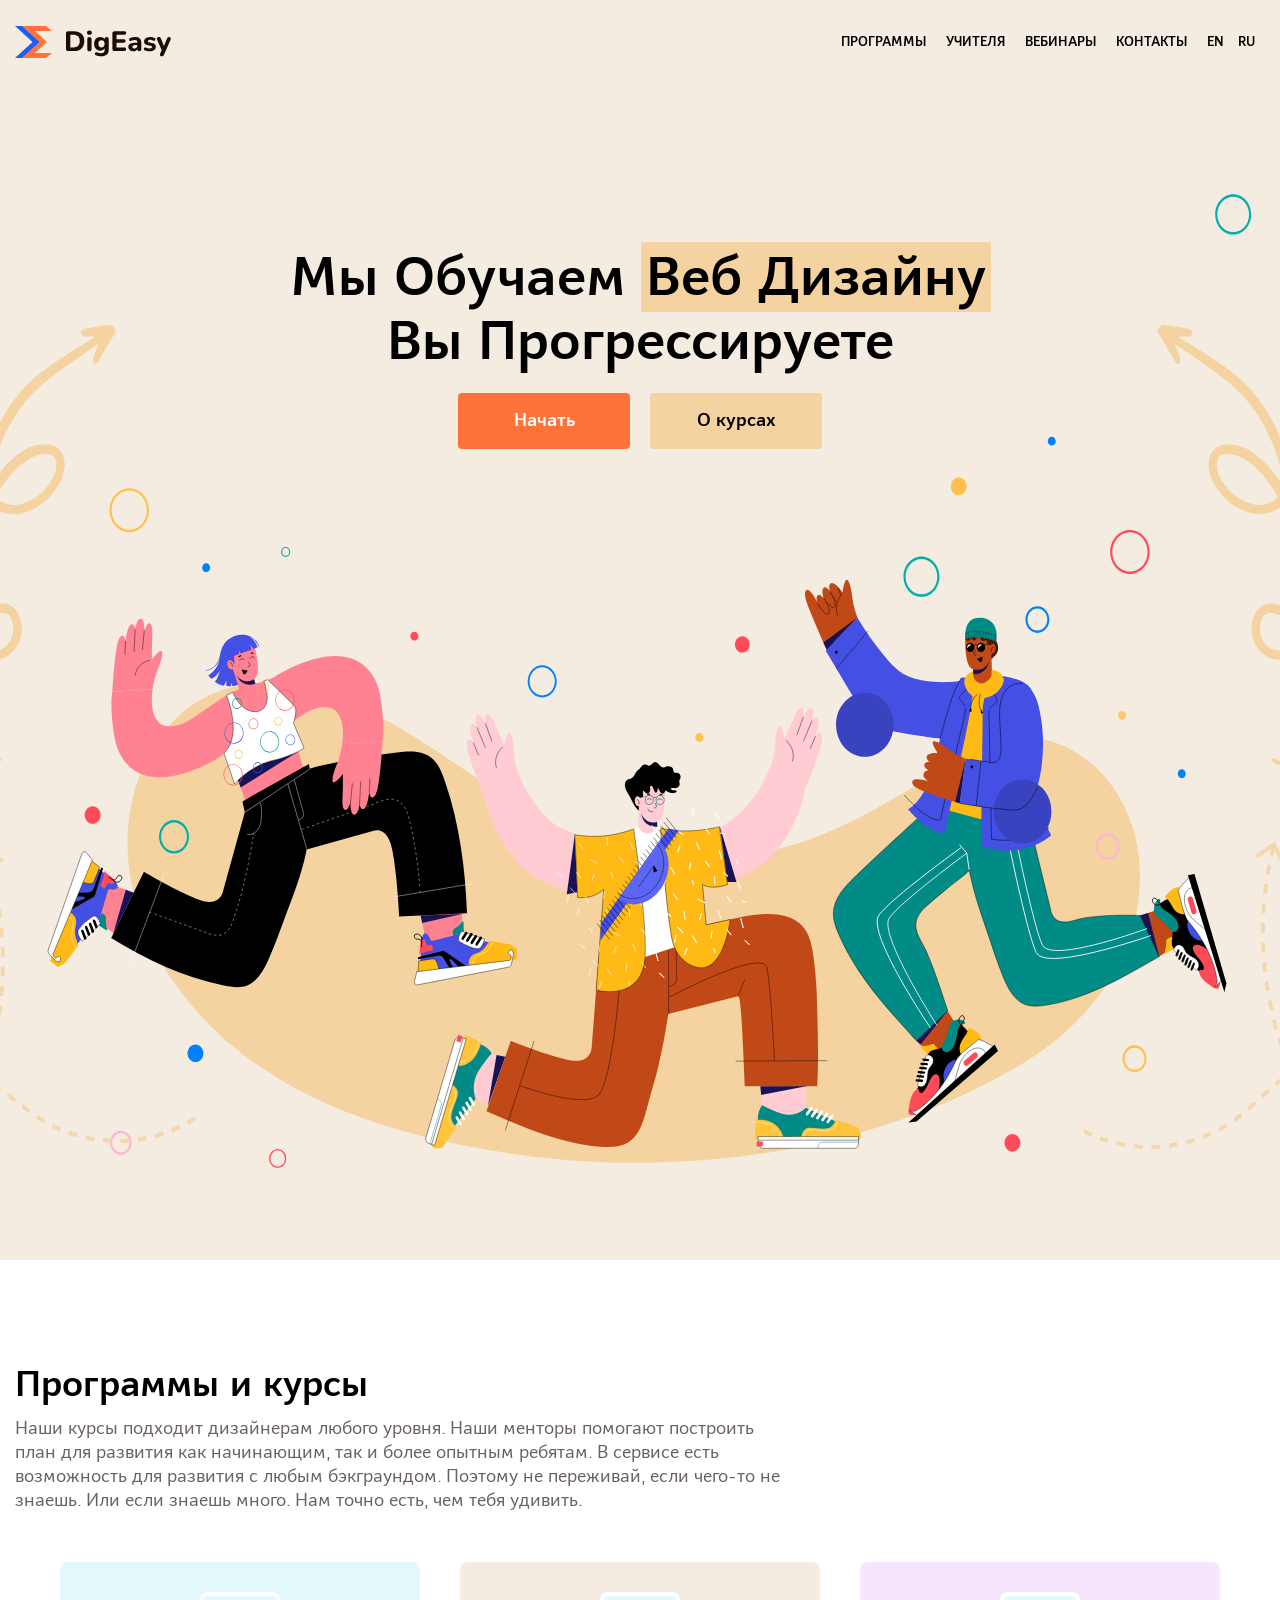
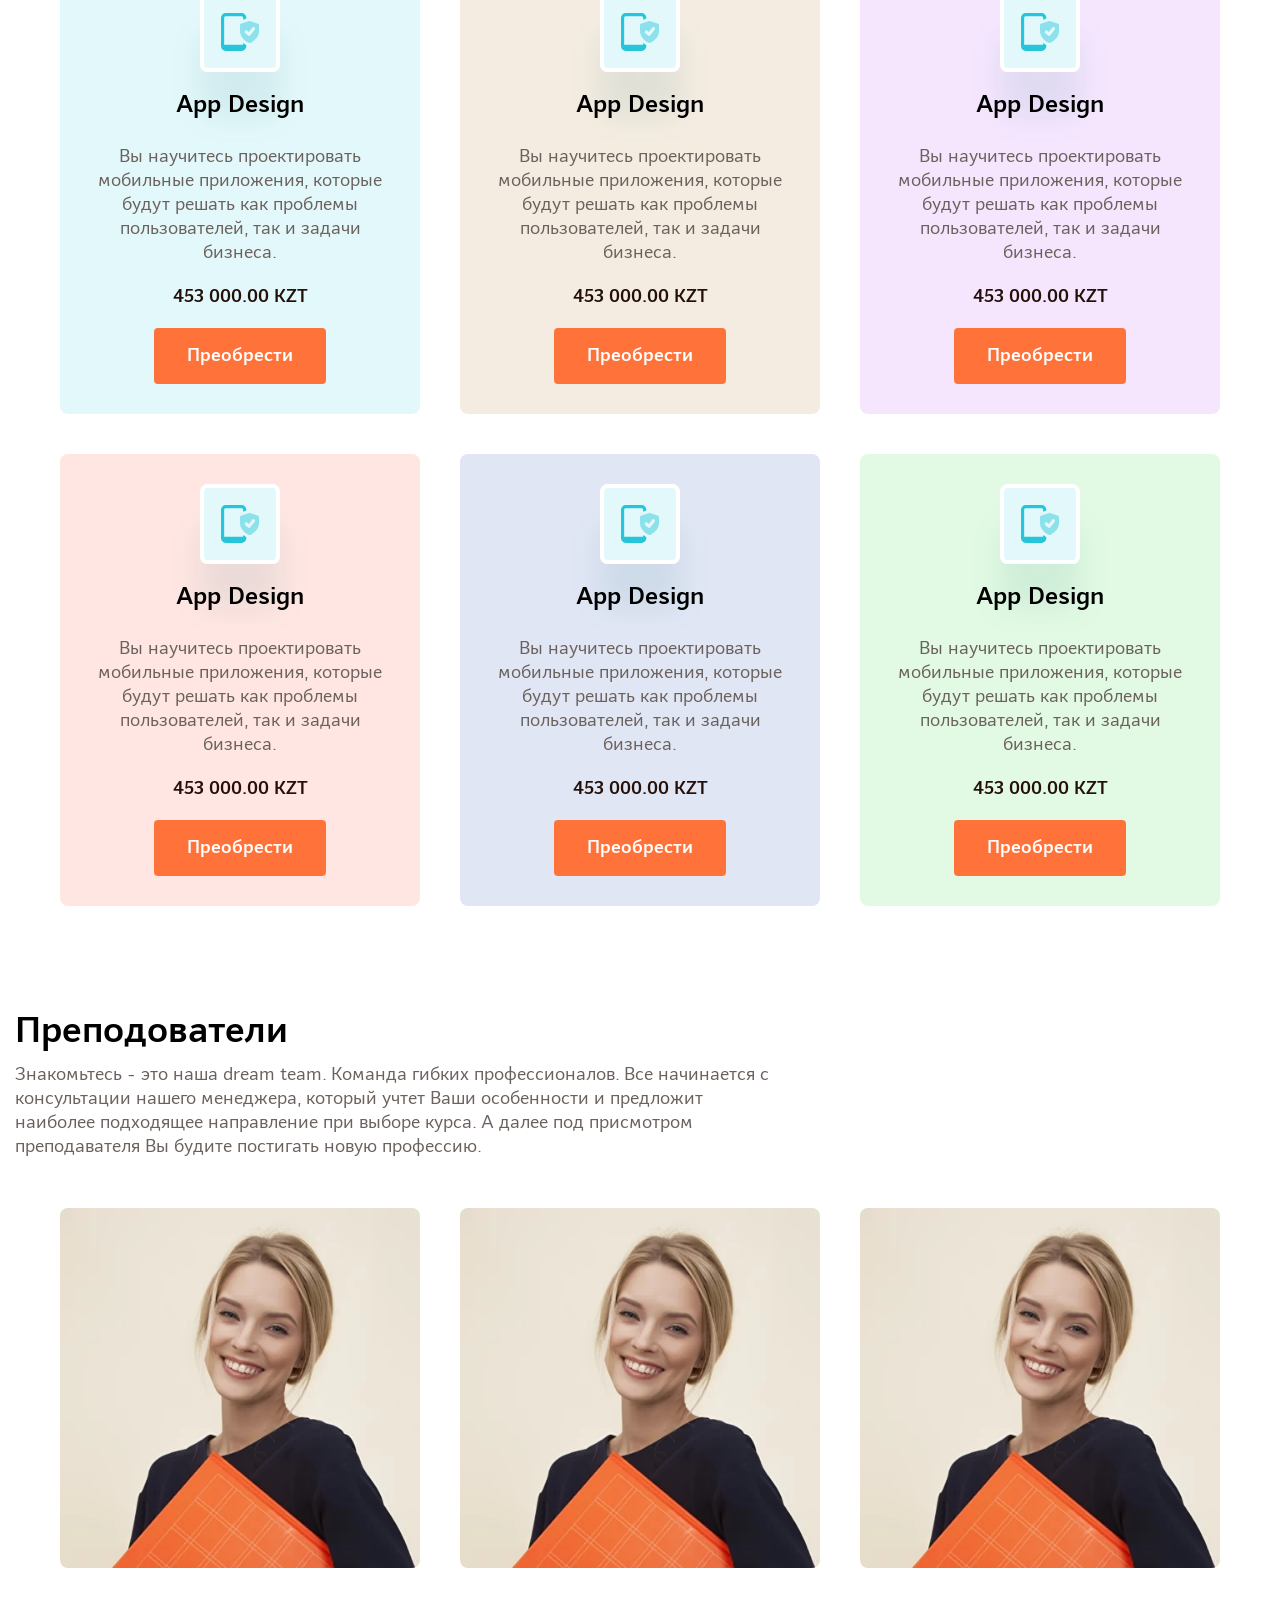
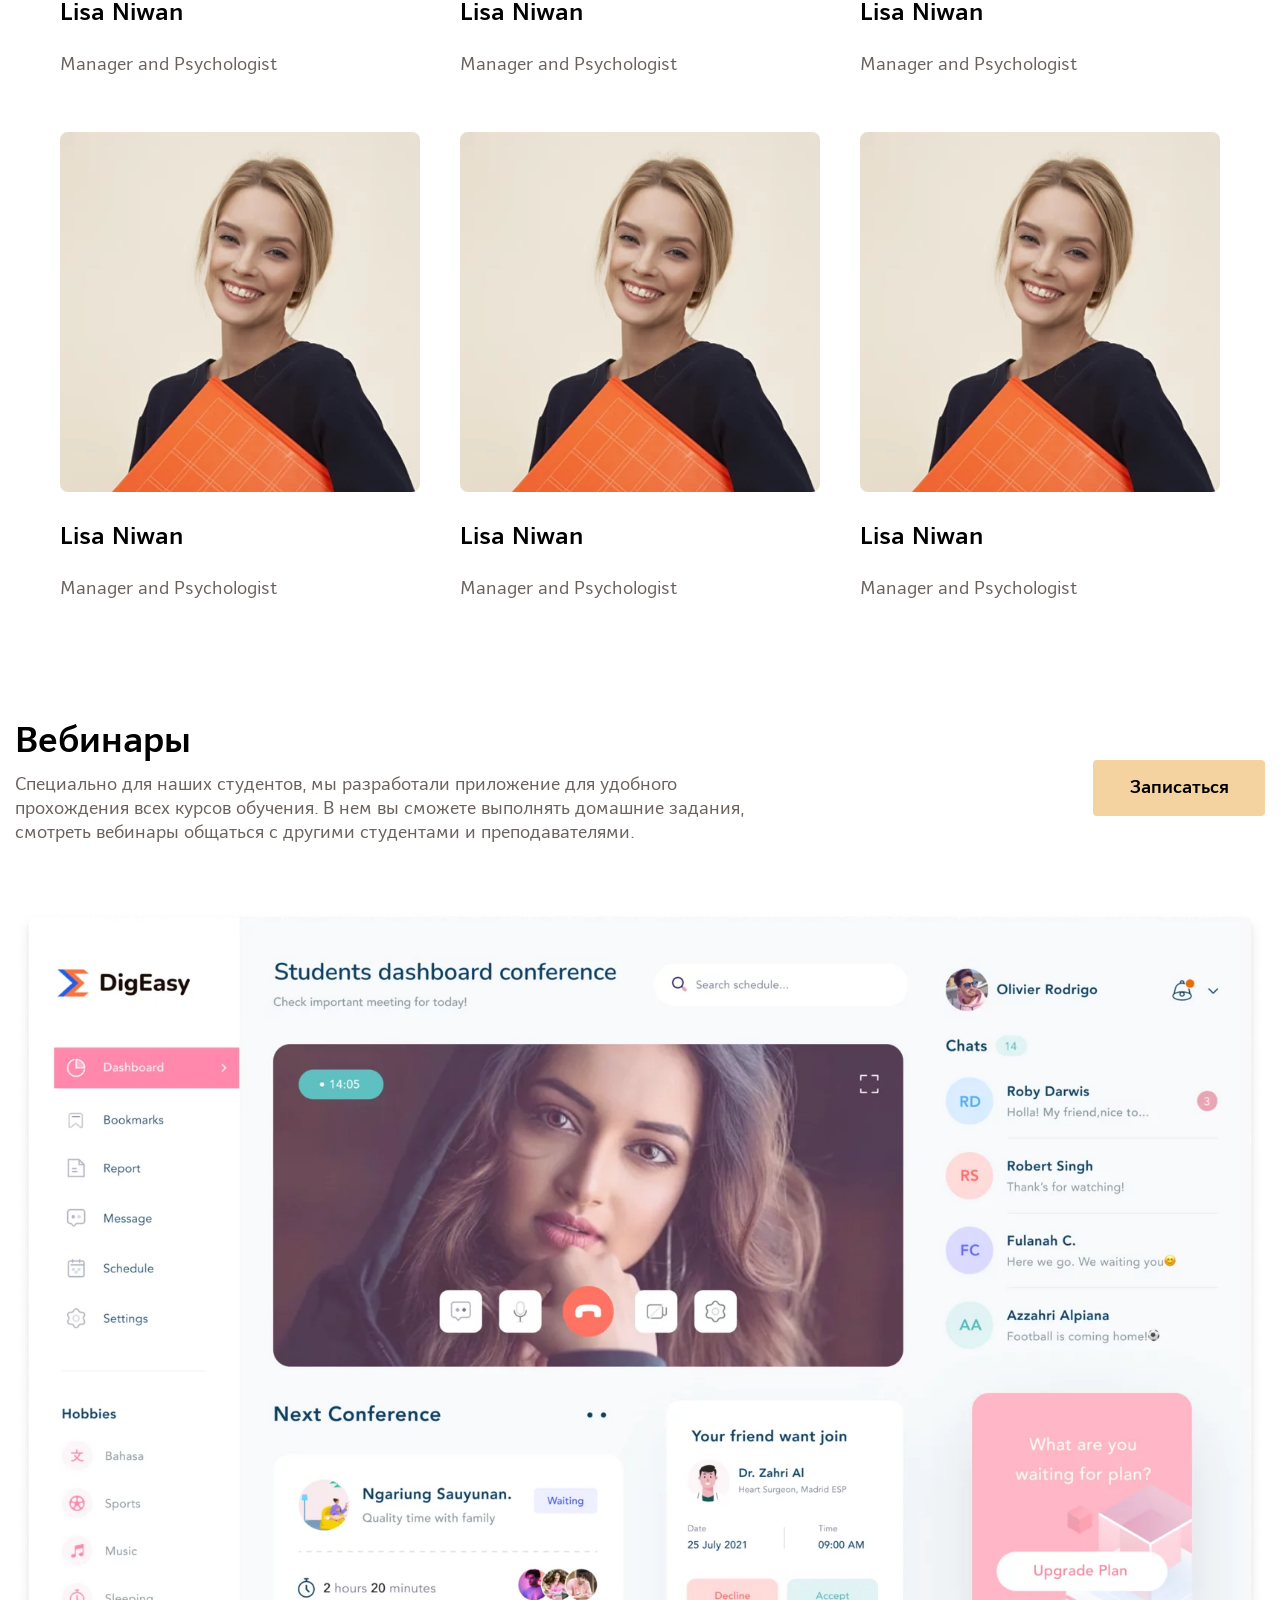
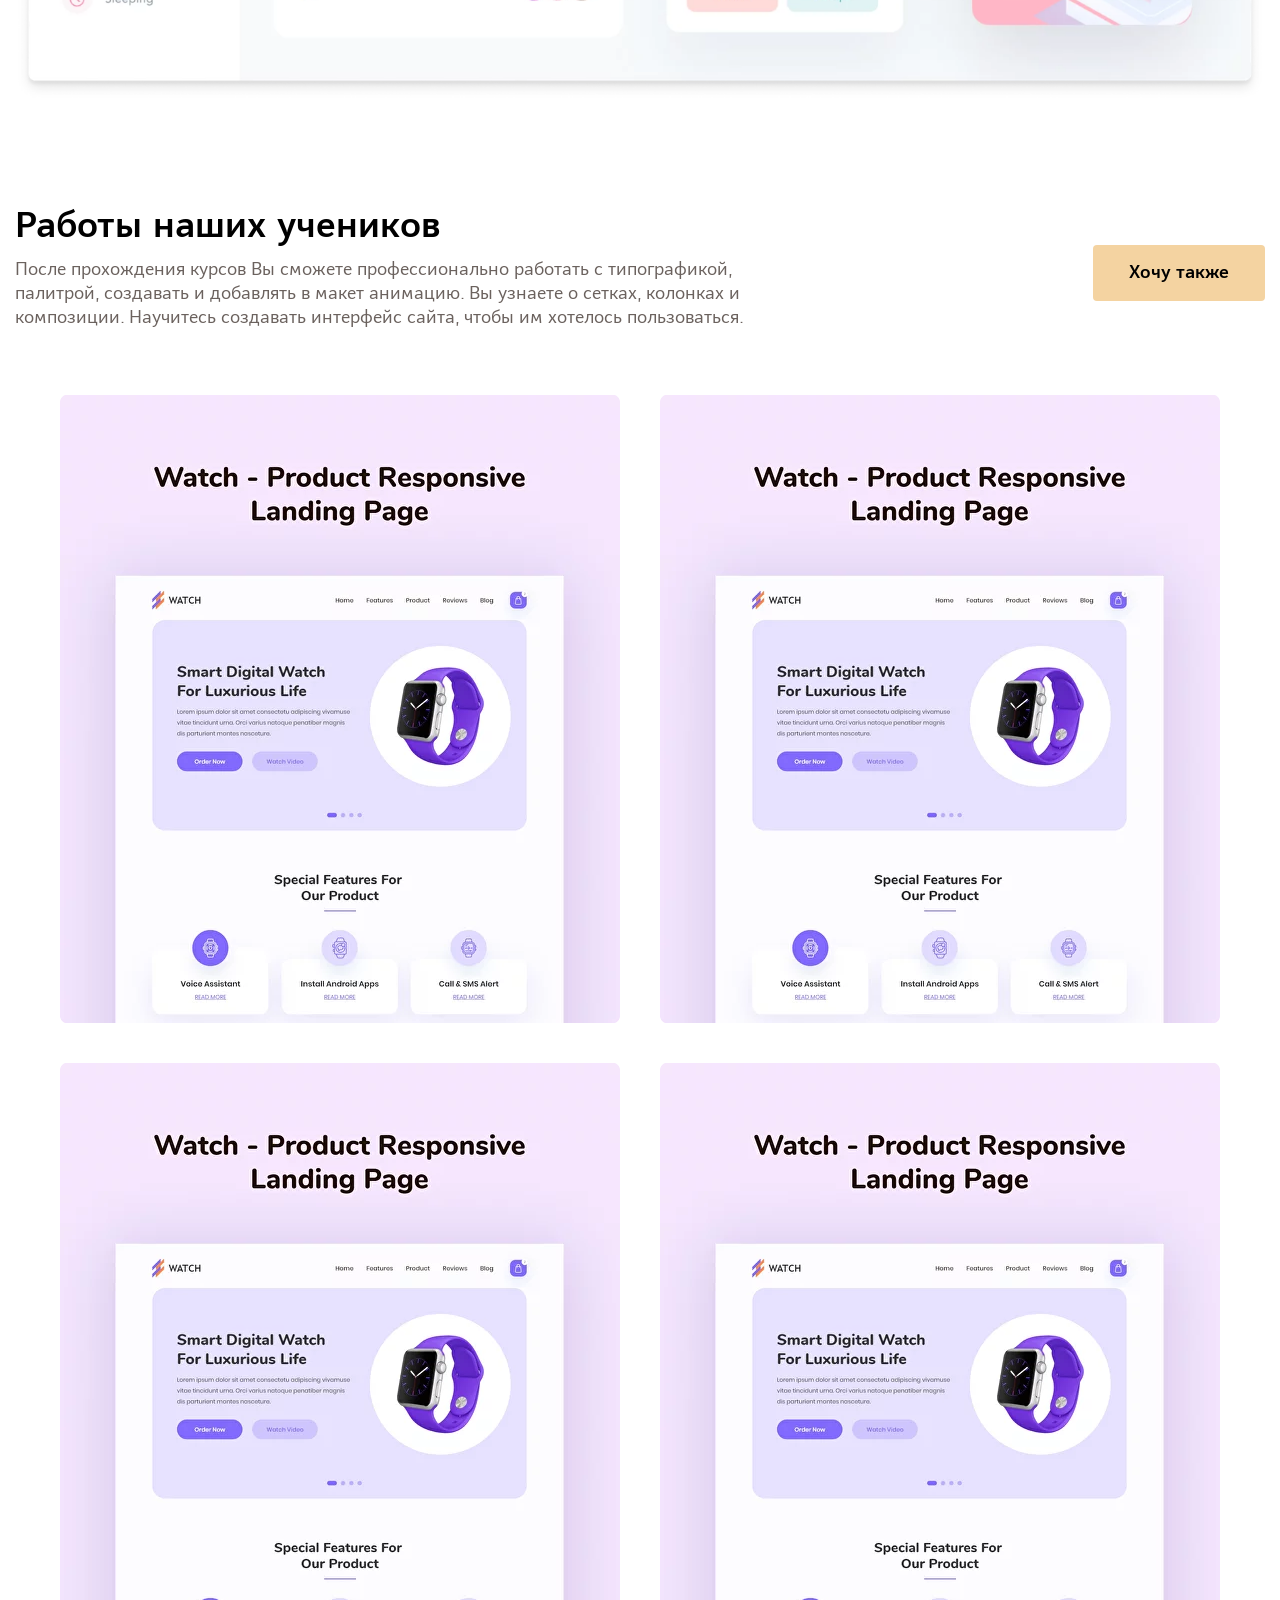
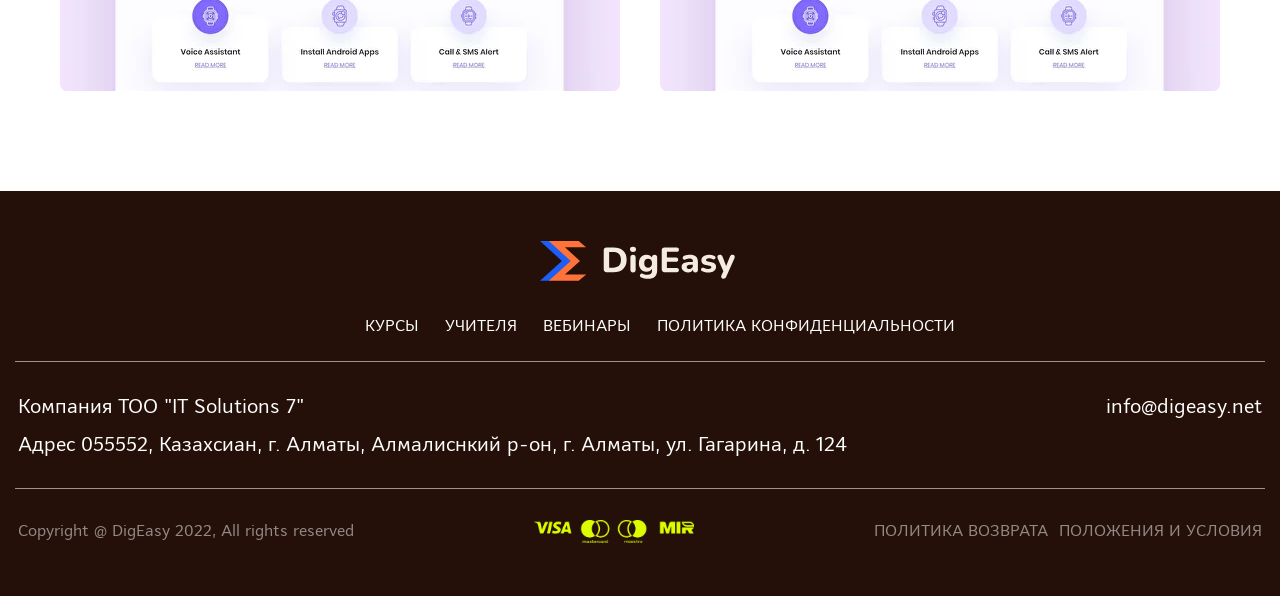
==== app/index.html @ edb215f7 "start" ====
<!DOCTYPE html>
<html lang="en">

<head>
  <meta charset="UTF-8" />
  <meta name="viewport" content="width=device-width, initial-scale=1.0" />
  <title>DigEasy | Курсы веб дизайна</title>
  <link rel="shortcut icon" href="images/favicon.ico">
  <link rel="stylesheet" href="css/app.min.css" />
</head>

<body class="body">
  <header class="header">
    <div class="container">
      <div class="header__block">
        <img src="./images/logo.svg" alt="" class="logo">
        <div class="burger">
          <div class="burger-line"></div>
        </div>
        <nav class="nav-menu">
          <ul class="menu__list">
            <li class="menu__item">
              <a href="#curs" class="menu__link">Программы</a>
            </li>
            <li class="menu__item">
              <a href="#teacher" class="menu__link">Учителя</a>
            </li>
            <li class="menu__item">
              <a href="#webinar" class="menu__link">Вебинары</a>
            </li>
            <li class="menu__item">
              <a href="#contact" class="menu__link">Контакты</a>
            </li>
            <li class="menu_item menu__lang">
              <span class="menu__lang_btn">EN</span>
              <span class="menu__lang_btn">RU</span>
            </li>
          </ul>
        </nav>
      </div>
    </div>

  </header>
  <main class="main">
    <section class="section section_pb0 section_pt0" style=" background-position: top;
  background-size: cover;  background-image: url(./images/dest/bg-hero.svg); ">
      <div class="container">
        <div class="hero">
          <div class="hero__block">
            <h1 class="title title_center">Мы Обучаем <span>Веб Дизайну</span> Вы Прогрессируете</h1>
            <div class="hero__button-block">
              <div class="button button_bg-o" id="button-modal">Начать</div>
              <div href="#curs" class="button button_bg-c">О курсах</div>
            </div>

          </div>
        </div>
      </div>
    </section>
    <section class="section section_pb0 menu" id="curs">
      <div class="container">
        <div class="section__text">
          <h2 class="title-2">Программы и курсы</h2>
          <p class="text">Наши курсы подходит дизайнерам любого уровня. Наши менторы помогают построить план для
            развития
            как начинающим, так и
            более опытным ребятам. В сервисе есть возможность для развития с любым бэкграундом. Поэтому не переживай,
            если
            чего-то
            не знаешь. Или если знаешь много. Нам точно есть, чем тебя удивить.</p>
        </div>
        <div class="section__blocks">
          <div class="products__box products__box_c1">
            <img src="./images/dest/cartochka-1.svg" alt="img" class="products__img">
            <p class="title-3 title-3_mt">App Design</p>
            <p class="text">Вы научитесь проектировать мобильные приложения, которые будут решать как проблемы
              пользователей, так и задачи бизнеса.</p>
            <p class="cens">453 000.00 KZT</p>
            <div class="button button_bg-o">Преобрести</div>
          </div>
          <div class="products__box products__box_c2">
            <img src="./images/dest/cartochka-1.svg" alt="img" class="products__img">
            <p class="title-3 title-3_mt">App Design</p>
            <p class="text">Вы научитесь проектировать мобильные приложения, которые будут решать как проблемы
              пользователей, так и задачи бизнеса.</p>
            <p class="cens">453 000.00 KZT</p>
            <div class="button button_bg-o">Преобрести</div>
          </div>
          <div class="products__box products__box_c3">
            <img src="./images/dest/cartochka-1.svg" alt="img" class="products__img">
            <p class="title-3 title-3_mt">App Design</p>
            <p class="text">Вы научитесь проектировать мобильные приложения, которые будут решать как проблемы
              пользователей, так и задачи бизнеса.</p>
            <p class="cens">453 000.00 KZT</p>
            <div class="button button_bg-o">Преобрести</div>
          </div>
          <div class="products__box products__box_c4">
            <img src="./images/dest/cartochka-1.svg" alt="img" class="products__img">
            <p class="title-3 title-3_mt">App Design</p>
            <p class="text">Вы научитесь проектировать мобильные приложения, которые будут решать как проблемы
              пользователей, так и задачи бизнеса.</p>
            <p class="cens">453 000.00 KZT</p>
            <div class="button button_bg-o">Преобрести</div>
          </div>
          <div class="products__box products__box_c5">
            <img src="./images/dest/cartochka-1.svg" alt="img" class="products__img">
            <p class="title-3 title-3_mt">App Design</p>
            <p class="text">Вы научитесь проектировать мобильные приложения, которые будут решать как проблемы
              пользователей, так и задачи бизнеса.</p>
            <p class="cens">453 000.00 KZT</p>
            <div class="button button_bg-o">Преобрести</div>
          </div>
          <div class="products__box products__box_c6">
            <img src="./images/dest/cartochka-1.svg" alt="img" class="products__img">
            <p class="title-3 title-3_mt">App Design</p>
            <p class="text">Вы научитесь проектировать мобильные приложения, которые будут решать как проблемы
              пользователей, так и задачи бизнеса.</p>
            <p class="cens">453 000.00 KZT</p>
            <div class="button button_bg-o">Преобрести</div>
          </div>

        </div>
      </div>
    </section>
    <section class="section section_pb0 menu" id="teacher">
      <div class="container">
        <div class="section__text">
          <h2 class="title-2">Преподователи</h2>
          <p class="text">Знакомьтесь - это наша dream team. Команда гибких профессионалов. Все начинается с
            консультации нашего менеджера,
            который учтет Ваши особенности и предложит наиболее подходящее направление при выборе курса. А далее под
            присмотром
            преподавателя Вы будите постигать новую профессию.</p>
        </div>
        <div class="section__blocks">
          <div class="teacher__block">
            <img src="./images/dest/teacher1.webp" alt="teacher-photo" class="teacher__img">
            <div class="section__text">
              <p class="title-3">Lisa Niwan</p>
              <p class="text">Manager and Psychologist</p>
            </div>
          </div>
          <div class="teacher__block">
            <img src="./images/dest/teacher1.webp" alt="teacher-photo" class="teacher__img">
            <div class="section__text">
              <p class="title-3">Lisa Niwan</p>
              <p class="text">Manager and Psychologist</p>
            </div>
          </div>
          <div class="teacher__block">
            <img src="./images/dest/teacher1.webp" alt="teacher-photo" class="teacher__img">
            <div class="section__text">
              <p class="title-3">Lisa Niwan</p>
              <p class="text">Manager and Psychologist</p>
            </div>
          </div>
          <div class="teacher__block">
            <img src="./images/dest/teacher1.webp" alt="teacher-photo" class="teacher__img">
            <div class="section__text">
              <p class="title-3">Lisa Niwan</p>
              <p class="text">Manager and Psychologist</p>
            </div>
          </div>
          <div class="teacher__block">
            <img src="./images/dest/teacher1.webp" alt="teacher-photo" class="teacher__img">
            <div class="section__text">
              <p class="title-3">Lisa Niwan</p>
              <p class="text">Manager and Psychologist</p>
            </div>
          </div>
          <div class="teacher__block">
            <img src="./images/dest/teacher1.webp" alt="teacher-photo" class="teacher__img">
            <div class="section__text">
              <p class="title-3">Lisa Niwan</p>
              <p class="text">Manager and Psychologist</p>
            </div>
          </div>
        </div>
      </div>
    </section>
    <section class="section section_pb0 menu" id="webinar">
      <div class="container">
        <div class="section__flex">
          <div class="section__text">
            <h2 class="title-2">Вебинары</h2>
            <p class="text">Специально для наших студентов, мы разработали приложение для удобного прохождения всех
              курсов
              обучения. В нем вы
              сможете выполнять домашние задания, смотреть вебинары общаться с другими студентами и преподавателями.</p>
          </div>
          <div class="button button_bg-c">Записаться
          </div>
        </div>
        <img src="./images/dest/webinar.webp" alt="webinar" class="webinar-img">
      </div>
    </section>
    <section class="section">
      <div class="container">
        <div class="section__flex">
          <div class="section__text">
            <h2 class="title-2">Работы наших учеников</h2>
            <p class="text">После прохождения курсов Вы сможете профессионально работать с типографикой, палитрой,
              создавать и добавлять в макет
              анимацию. Вы узнаете о сетках, колонках и композиции. Научитесь создавать интерфейс сайта, чтобы им
              хотелось
              пользоваться.</p>
          </div>
          <div class="button button_bg-c">Хочу также
          </div>
        </div>
        <div class="section__blocks">
          <img src="./images/dest/project1.webp" alt="project" class="project-img">
          <img src="./images/dest/project1.webp" alt="project" class="project-img">
          <img src="./images/dest/project1.webp" alt="project" class="project-img">
          <img src="./images/dest/project1.webp" alt="project" class="project-img">
        </div>
      </div>
    </section>

  </main>
  <footer class="footer menu">
    <section class="modal" id="modal-callback">
      <a href="javascript:void(0);" class="modal-content__close"><svg xmlns="http://www.w3.org/2000/svg" width="32"
          height="32" viewBox="0 0 32 32" fill="none">
          <path
            d="M4.94367 27.9953C4.70304 27.9953 4.46004 27.9033 4.27602 27.7193C3.90799 27.3513 3.90799 26.7545 4.27602 26.3841L26.3863 4.276C26.7544 3.908 27.3536 3.908 27.7216 4.276C28.0897 4.64399 28.0897 5.24081 27.7216 5.61117L5.60896 27.7216C5.42495 27.9056 5.18431 27.9976 4.94132 27.9976L4.94367 27.9953Z"
            fill="#DDDDDD" />
          <path
            d="M27.054 27.9952C26.8133 27.9952 26.5703 27.9032 26.3863 27.7192L4.27602 5.60872C3.90799 5.24073 3.90799 4.64391 4.27602 4.27356C4.64406 3.90556 5.24329 3.90556 5.61132 4.27356L27.724 26.384C28.092 26.752 28.092 27.3489 27.724 27.7192C27.54 27.9032 27.2993 27.9952 27.0563 27.9952H27.054Z"
            fill="#DDDDDD" />
        </svg></a>
      <div class="container">
        <div class="modal__flex">
          <div class="modal-content">
            <div class="title-modal">Какой курс выбрать?</div>
            <div class="text-modal">Нужна помощь с определением специальности и какой курс будет наиболее полезным -
              напиши нам!</div>
            <form class="form" action="">
              <div class="form__block">

                <input type="text" class="forminput " id="modal-name" name="modal-name" placeholder="Name">
              </div>
              <div class="form__block">

                <input type="text" class="forminput " id="modal-tel" name="modal-tel" placeholder="Phone">
              </div>
              <div class="form__block">

                <input type="email" class="forminput " id="modal-email" name="modal-email" placeholder="Email">
              </div>
              <div class="form__block">

                <input type="text" class="forminput " id="modal-email" name="modal-email" placeholder="Коментарий">
              </div>
              <div class="form__block">
                <button class="button button_bg-o button_modal">Отправить</button>
              </div>
              <div class="response"></div>
              </p>
            </form>
          </div>
        </div>

      </div>
    </section>
    <div class="container">
      <div class="footer__top">
        <img src="./images/logo-light.svg" alt="logo" class="footer-logo">
        <ul class="footer__menu-list">
          <li class="footer__menu-item">
            <a href="#curs" class="footer__menu-link">Курсы</a>
          </li>
          <li class="footer__menu-item">
            <a href="#teacher" class="footer__menu-link">Учителя</a>
          </li>
          <li class="footer__menu-item">
            <a href="#webinar" class="footer__menu-link">Вебинары</a>
          </li>
          <li class="footer__menu-item">
            <a href="#" class="footer__menu-link">Политика конфиденциальности</a>
          </li>
        </ul>
      </div>
      <div class="footer__mid " id="contact">
        <div class="footer__text-block">
          <p class="footer__text">Компания ТОО "IT Solutions 7"</p>
          <p class="footer__text">Адрес 055552, Казахсиан, г. Алматы, Алмалиснкий р-он, г. Алматы, ул. Гагарина, д. 124
          </p>
        </div>
        <a href="#" class="footer__text footer__email">info@digeasy.net</a>
      </div>
      <div class="footer__bottom">
        <div class="footer__bottom-blok">
          <p class="footer__bottom-text">Copyright @ DigEasy 2022, All rights reserved</p>
        </div>
        <a href="#" class="footer__bottom-link-pay">
          <img src="./images/dest/pay.svg" alt="pay" class="footer__bottom-img">
        </a>

        <div class="footer__bottom-blok">
          <a href="#" class="footer__bottom-text footer__bottom-link">ПОЛИТИКА ВОЗВРАТА</a>
          <a href="#" class="footer__bottom-text footer__bottom-link">ПОЛОЖЕНИЯ И УСЛОВИЯ</a>
        </div>
      </div>
    </div>
  </footer>
  <script src="js/app.min.js"></script>
</body>

</html>
---- app/css/app.min.css ----
@font-face{font-family:swiper-icons;src:url('data:application/font-woff;charset=utf-8;base64, [base64]//wADZ2x5ZgAAAywAAADMAAAD2MHtryVoZWFkAAABbAAAADAAAAA2E2+eoWhoZWEAAAGcAAAAHwAAACQC9gDzaG10eAAAAigAAAAZAAAArgJkABFsb2NhAAAC0AAAAFoAAABaFQAUGG1heHAAAAG8AAAAHwAAACAAcABAbmFtZQAAA/gAAAE5AAACXvFdBwlwb3N0AAAFNAAAAGIAAACE5s74hXjaY2BkYGAAYpf5Hu/j+W2+MnAzMYDAzaX6QjD6/4//Bxj5GA8AuRwMYGkAPywL13jaY2BkYGA88P8Agx4j+/8fQDYfA1AEBWgDAIB2BOoAeNpjYGRgYNBh4GdgYgABEMnIABJzYNADCQAACWgAsQB42mNgYfzCOIGBlYGB0YcxjYGBwR1Kf2WQZGhhYGBiYGVmgAFGBiQQkOaawtDAoMBQxXjg/wEGPcYDDA4wNUA2CCgwsAAAO4EL6gAAeNpj2M0gyAACqxgGNWBkZ2D4/wMA+xkDdgAAAHjaY2BgYGaAYBkGRgYQiAHyGMF8FgYHIM3DwMHABGQrMOgyWDLEM1T9/w8UBfEMgLzE////P/5//f/V/xv+r4eaAAeMbAxwIUYmIMHEgKYAYjUcsDAwsLKxc3BycfPw8jEQA/[base64]/uznmfPFBNODM2K7MTQ45YEAZqGP81AmGGcF3iPqOop0r1SPTaTbVkfUe4HXj97wYE+yNwWYxwWu4v1ugWHgo3S1XdZEVqWM7ET0cfnLGxWfkgR42o2PvWrDMBSFj/IHLaF0zKjRgdiVMwScNRAoWUoH78Y2icB/yIY09An6AH2Bdu/UB+yxopYshQiEvnvu0dURgDt8QeC8PDw7Fpji3fEA4z/PEJ6YOB5hKh4dj3EvXhxPqH/SKUY3rJ7srZ4FZnh1PMAtPhwP6fl2PMJMPDgeQ4rY8YT6Gzao0eAEA409DuggmTnFnOcSCiEiLMgxCiTI6Cq5DZUd3Qmp10vO0LaLTd2cjN4fOumlc7lUYbSQcZFkutRG7g6JKZKy0RmdLY680CDnEJ+UMkpFFe1RN7nxdVpXrC4aTtnaurOnYercZg2YVmLN/d/gczfEimrE/fs/bOuq29Zmn8tloORaXgZgGa78yO9/cnXm2BpaGvq25Dv9S4E9+5SIc9PqupJKhYFSSl47+Qcr1mYNAAAAeNptw0cKwkAAAMDZJA8Q7OUJvkLsPfZ6zFVERPy8qHh2YER+3i/BP83vIBLLySsoKimrqKqpa2hp6+jq6RsYGhmbmJqZSy0sraxtbO3sHRydnEMU4uR6yx7JJXveP7WrDycAAAAAAAH//wACeNpjYGRgYOABYhkgZgJCZgZNBkYGLQZtIJsFLMYAAAw3ALgAeNolizEKgDAQBCchRbC2sFER0YD6qVQiBCv/H9ezGI6Z5XBAw8CBK/m5iQQVauVbXLnOrMZv2oLdKFa8Pjuru2hJzGabmOSLzNMzvutpB3N42mNgZGBg4GKQYzBhYMxJLMlj4GBgAYow/P/PAJJhLM6sSoWKfWCAAwDAjgbRAAB42mNgYGBkAIIbCZo5IPrmUn0hGA0AO8EFTQAA');font-weight:400;font-style:normal}:root{--swiper-theme-color:#007aff}:host{position:relative;display:block;margin-left:auto;margin-right:auto;z-index:1}.swiper{margin-left:auto;margin-right:auto;position:relative;overflow:hidden;overflow:clip;list-style:none;padding:0;z-index:1;display:block}.swiper-vertical>.swiper-wrapper{flex-direction:column}.swiper-wrapper{position:relative;width:100%;height:100%;z-index:1;display:flex;transition-property:transform;transition-timing-function:var(--swiper-wrapper-transition-timing-function,initial);box-sizing:content-box}.swiper-android .swiper-slide,.swiper-ios .swiper-slide,.swiper-wrapper{transform:translate3d(0,0,0)}.swiper-horizontal{touch-action:pan-y}.swiper-vertical{touch-action:pan-x}.swiper-slide{flex-shrink:0;width:100%;height:100%;position:relative;transition-property:transform;display:block}.swiper-slide-invisible-blank{visibility:hidden}.swiper-autoheight,.swiper-autoheight .swiper-slide{height:auto}.swiper-autoheight .swiper-wrapper{align-items:flex-start;transition-property:transform,height}.swiper-backface-hidden .swiper-slide{transform:translateZ(0);-webkit-backface-visibility:hidden;backface-visibility:hidden}.swiper-3d.swiper-css-mode .swiper-wrapper{perspective:1200px}.swiper-3d .swiper-wrapper{transform-style:preserve-3d}.swiper-3d{perspective:1200px}.swiper-3d .swiper-cube-shadow,.swiper-3d .swiper-slide{transform-style:preserve-3d}.swiper-css-mode>.swiper-wrapper{overflow:auto;scrollbar-width:none;-ms-overflow-style:none}.swiper-css-mode>.swiper-wrapper::-webkit-scrollbar{display:none}.swiper-css-mode>.swiper-wrapper>.swiper-slide{scroll-snap-align:start start}.swiper-css-mode.swiper-horizontal>.swiper-wrapper{scroll-snap-type:x mandatory}.swiper-css-mode.swiper-vertical>.swiper-wrapper{scroll-snap-type:y mandatory}.swiper-css-mode.swiper-free-mode>.swiper-wrapper{scroll-snap-type:none}.swiper-css-mode.swiper-free-mode>.swiper-wrapper>.swiper-slide{scroll-snap-align:none}.swiper-css-mode.swiper-centered>.swiper-wrapper::before{content:'';flex-shrink:0;order:9999}.swiper-css-mode.swiper-centered>.swiper-wrapper>.swiper-slide{scroll-snap-align:center center;scroll-snap-stop:always}.swiper-css-mode.swiper-centered.swiper-horizontal>.swiper-wrapper>.swiper-slide:first-child{margin-inline-start:var(--swiper-centered-offset-before)}.swiper-css-mode.swiper-centered.swiper-horizontal>.swiper-wrapper::before{height:100%;min-height:1px;width:var(--swiper-centered-offset-after)}.swiper-css-mode.swiper-centered.swiper-vertical>.swiper-wrapper>.swiper-slide:first-child{margin-block-start:var(--swiper-centered-offset-before)}.swiper-css-mode.swiper-centered.swiper-vertical>.swiper-wrapper::before{width:100%;min-width:1px;height:var(--swiper-centered-offset-after)}.swiper-3d .swiper-slide-shadow,.swiper-3d .swiper-slide-shadow-bottom,.swiper-3d .swiper-slide-shadow-left,.swiper-3d .swiper-slide-shadow-right,.swiper-3d .swiper-slide-shadow-top{position:absolute;left:0;top:0;width:100%;height:100%;pointer-events:none;z-index:10}.swiper-3d .swiper-slide-shadow{background:rgba(0,0,0,.15)}.swiper-3d .swiper-slide-shadow-left{background-image:linear-gradient(to left,rgba(0,0,0,.5),rgba(0,0,0,0))}.swiper-3d .swiper-slide-shadow-right{background-image:linear-gradient(to right,rgba(0,0,0,.5),rgba(0,0,0,0))}.swiper-3d .swiper-slide-shadow-top{background-image:linear-gradient(to top,rgba(0,0,0,.5),rgba(0,0,0,0))}.swiper-3d .swiper-slide-shadow-bottom{background-image:linear-gradient(to bottom,rgba(0,0,0,.5),rgba(0,0,0,0))}.swiper-lazy-preloader{width:42px;height:42px;position:absolute;left:50%;top:50%;margin-left:-21px;margin-top:-21px;z-index:10;transform-origin:50%;box-sizing:border-box;border:4px solid var(--swiper-preloader-color,var(--swiper-theme-color));border-radius:50%;border-top-color:transparent}.swiper-watch-progress .swiper-slide-visible .swiper-lazy-preloader,.swiper:not(.swiper-watch-progress) .swiper-lazy-preloader{animation:swiper-preloader-spin 1s infinite linear}.swiper-lazy-preloader-white{--swiper-preloader-color:#fff}.swiper-lazy-preloader-black{--swiper-preloader-color:#000}@keyframes swiper-preloader-spin{0%{transform:rotate(0)}100%{transform:rotate(360deg)}}.swiper-virtual .swiper-slide{-webkit-backface-visibility:hidden;transform:translateZ(0)}.swiper-virtual.swiper-css-mode .swiper-wrapper::after{content:'';position:absolute;left:0;top:0;pointer-events:none}.swiper-virtual.swiper-css-mode.swiper-horizontal .swiper-wrapper::after{height:1px;width:var(--swiper-virtual-size)}.swiper-virtual.swiper-css-mode.swiper-vertical .swiper-wrapper::after{width:1px;height:var(--swiper-virtual-size)}:root{--swiper-navigation-size:44px}.swiper-button-next,.swiper-button-prev{position:absolute;top:var(--swiper-navigation-top-offset,50%);width:calc(var(--swiper-navigation-size)/ 44 * 27);height:var(--swiper-navigation-size);margin-top:calc(0px - (var(--swiper-navigation-size)/ 2));z-index:10;cursor:pointer;display:flex;align-items:center;justify-content:center;color:var(--swiper-navigation-color,var(--swiper-theme-color))}.swiper-button-next.swiper-button-disabled,.swiper-button-prev.swiper-button-disabled{opacity:.35;cursor:auto;pointer-events:none}.swiper-button-next.swiper-button-hidden,.swiper-button-prev.swiper-button-hidden{opacity:0;cursor:auto;pointer-events:none}.swiper-navigation-disabled .swiper-button-next,.swiper-navigation-disabled .swiper-button-prev{display:none!important}.swiper-button-next svg,.swiper-button-prev svg{width:100%;height:100%;object-fit:contain;transform-origin:center}.swiper-rtl .swiper-button-next svg,.swiper-rtl .swiper-button-prev svg{transform:rotate(180deg)}.swiper-button-prev,.swiper-rtl .swiper-button-next{left:var(--swiper-navigation-sides-offset,10px);right:auto}.swiper-button-next,.swiper-rtl .swiper-button-prev{right:var(--swiper-navigation-sides-offset,10px);left:auto}.swiper-button-lock{display:none}.swiper-button-next:after,.swiper-button-prev:after{font-family:swiper-icons;font-size:var(--swiper-navigation-size);text-transform:none!important;letter-spacing:0;font-variant:initial;line-height:1}.swiper-button-prev:after,.swiper-rtl .swiper-button-next:after{content:'prev'}.swiper-button-next,.swiper-rtl .swiper-button-prev{right:var(--swiper-navigation-sides-offset,10px);left:auto}.swiper-button-next:after,.swiper-rtl .swiper-button-prev:after{content:'next'}.swiper-pagination{position:absolute;text-align:center;transition:.3s opacity;transform:translate3d(0,0,0);z-index:10}.swiper-pagination.swiper-pagination-hidden{opacity:0}.swiper-pagination-disabled>.swiper-pagination,.swiper-pagination.swiper-pagination-disabled{display:none!important}.swiper-horizontal>.swiper-pagination-bullets,.swiper-pagination-bullets.swiper-pagination-horizontal,.swiper-pagination-custom,.swiper-pagination-fraction{bottom:var(--swiper-pagination-bottom,8px);top:var(--swiper-pagination-top,auto);left:0;width:100%}.swiper-pagination-bullets-dynamic{overflow:hidden;font-size:0}.swiper-pagination-bullets-dynamic .swiper-pagination-bullet{transform:scale(.33);position:relative}.swiper-pagination-bullets-dynamic .swiper-pagination-bullet-active{transform:scale(1)}.swiper-pagination-bullets-dynamic .swiper-pagination-bullet-active-main{transform:scale(1)}.swiper-pagination-bullets-dynamic .swiper-pagination-bullet-active-prev{transform:scale(.66)}.swiper-pagination-bullets-dynamic .swiper-pagination-bullet-active-prev-prev{transform:scale(.33)}.swiper-pagination-bullets-dynamic .swiper-pagination-bullet-active-next{transform:scale(.66)}.swiper-pagination-bullets-dynamic .swiper-pagination-bullet-active-next-next{transform:scale(.33)}.swiper-pagination-bullet{width:var(--swiper-pagination-bullet-width,var(--swiper-pagination-bullet-size,8px));height:var(--swiper-pagination-bullet-height,var(--swiper-pagination-bullet-size,8px));display:inline-block;border-radius:var(--swiper-pagination-bullet-border-radius,50%);background:var(--swiper-pagination-bullet-inactive-color,#000);opacity:var(--swiper-pagination-bullet-inactive-opacity,.2)}button.swiper-pagination-bullet{border:none;margin:0;padding:0;box-shadow:none;-webkit-appearance:none;appearance:none}.swiper-pagination-clickable .swiper-pagination-bullet{cursor:pointer}.swiper-pagination-bullet:only-child{display:none!important}.swiper-pagination-bullet-active{opacity:var(--swiper-pagination-bullet-opacity,1);background:var(--swiper-pagination-color,var(--swiper-theme-color))}.swiper-pagination-vertical.swiper-pagination-bullets,.swiper-vertical>.swiper-pagination-bullets{right:var(--swiper-pagination-right,8px);left:var(--swiper-pagination-left,auto);top:50%;transform:translate3d(0,-50%,0)}.swiper-pagination-vertical.swiper-pagination-bullets .swiper-pagination-bullet,.swiper-vertical>.swiper-pagination-bullets .swiper-pagination-bullet{margin:var(--swiper-pagination-bullet-vertical-gap,6px) 0;display:block}.swiper-pagination-vertical.swiper-pagination-bullets.swiper-pagination-bullets-dynamic,.swiper-vertical>.swiper-pagination-bullets.swiper-pagination-bullets-dynamic{top:50%;transform:translateY(-50%);width:8px}.swiper-pagination-vertical.swiper-pagination-bullets.swiper-pagination-bullets-dynamic .swiper-pagination-bullet,.swiper-vertical>.swiper-pagination-bullets.swiper-pagination-bullets-dynamic .swiper-pagination-bullet{display:inline-block;transition:.2s transform,.2s top}.swiper-horizontal>.swiper-pagination-bullets .swiper-pagination-bullet,.swiper-pagination-horizontal.swiper-pagination-bullets .swiper-pagination-bullet{margin:0 var(--swiper-pagination-bullet-horizontal-gap,4px)}.swiper-horizontal>.swiper-pagination-bullets.swiper-pagination-bullets-dynamic,.swiper-pagination-horizontal.swiper-pagination-bullets.swiper-pagination-bullets-dynamic{left:50%;transform:translateX(-50%);white-space:nowrap}.swiper-horizontal>.swiper-pagination-bullets.swiper-pagination-bullets-dynamic .swiper-pagination-bullet,.swiper-pagination-horizontal.swiper-pagination-bullets.swiper-pagination-bullets-dynamic .swiper-pagination-bullet{transition:.2s transform,.2s left}.swiper-horizontal.swiper-rtl>.swiper-pagination-bullets-dynamic .swiper-pagination-bullet{transition:.2s transform,.2s right}.swiper-pagination-fraction{color:var(--swiper-pagination-fraction-color,inherit)}.swiper-pagination-progressbar{background:var(--swiper-pagination-progressbar-bg-color,rgba(0,0,0,.25));position:absolute}.swiper-pagination-progressbar .swiper-pagination-progressbar-fill{background:var(--swiper-pagination-color,var(--swiper-theme-color));position:absolute;left:0;top:0;width:100%;height:100%;transform:scale(0);transform-origin:left top}.swiper-rtl .swiper-pagination-progressbar .swiper-pagination-progressbar-fill{transform-origin:right top}.swiper-horizontal>.swiper-pagination-progressbar,.swiper-pagination-progressbar.swiper-pagination-horizontal,.swiper-pagination-progressbar.swiper-pagination-vertical.swiper-pagination-progressbar-opposite,.swiper-vertical>.swiper-pagination-progressbar.swiper-pagination-progressbar-opposite{width:100%;height:var(--swiper-pagination-progressbar-size,4px);left:0;top:0}.swiper-horizontal>.swiper-pagination-progressbar.swiper-pagination-progressbar-opposite,.swiper-pagination-progressbar.swiper-pagination-horizontal.swiper-pagination-progressbar-opposite,.swiper-pagination-progressbar.swiper-pagination-vertical,.swiper-vertical>.swiper-pagination-progressbar{width:var(--swiper-pagination-progressbar-size,4px);height:100%;left:0;top:0}.swiper-pagination-lock{display:none}.swiper-scrollbar{border-radius:var(--swiper-scrollbar-border-radius,10px);position:relative;-ms-touch-action:none;background:var(--swiper-scrollbar-bg-color,rgba(0,0,0,.1))}.swiper-scrollbar-disabled>.swiper-scrollbar,.swiper-scrollbar.swiper-scrollbar-disabled{display:none!important}.swiper-horizontal>.swiper-scrollbar,.swiper-scrollbar.swiper-scrollbar-horizontal{position:absolute;left:var(--swiper-scrollbar-sides-offset,1%);bottom:var(--swiper-scrollbar-bottom,4px);top:var(--swiper-scrollbar-top,auto);z-index:50;height:var(--swiper-scrollbar-size,4px);width:calc(100% - 2 * var(--swiper-scrollbar-sides-offset,1%))}.swiper-scrollbar.swiper-scrollbar-vertical,.swiper-vertical>.swiper-scrollbar{position:absolute;left:var(--swiper-scrollbar-left,auto);right:var(--swiper-scrollbar-right,4px);top:var(--swiper-scrollbar-sides-offset,1%);z-index:50;width:var(--swiper-scrollbar-size,4px);height:calc(100% - 2 * var(--swiper-scrollbar-sides-offset,1%))}.swiper-scrollbar-drag{height:100%;width:100%;position:relative;background:var(--swiper-scrollbar-drag-bg-color,rgba(0,0,0,.5));border-radius:var(--swiper-scrollbar-border-radius,10px);left:0;top:0}.swiper-scrollbar-cursor-drag{cursor:move}.swiper-scrollbar-lock{display:none}.swiper-zoom-container{width:100%;height:100%;display:flex;justify-content:center;align-items:center;text-align:center}.swiper-zoom-container>canvas,.swiper-zoom-container>img,.swiper-zoom-container>svg{max-width:100%;max-height:100%;object-fit:contain}.swiper-slide-zoomed{cursor:move;touch-action:none}.swiper .swiper-notification{position:absolute;left:0;top:0;pointer-events:none;opacity:0;z-index:-1000}.swiper-free-mode>.swiper-wrapper{transition-timing-function:ease-out;margin:0 auto}.swiper-grid>.swiper-wrapper{flex-wrap:wrap}.swiper-grid-column>.swiper-wrapper{flex-wrap:wrap;flex-direction:column}.swiper-fade.swiper-free-mode .swiper-slide{transition-timing-function:ease-out}.swiper-fade .swiper-slide{pointer-events:none;transition-property:opacity}.swiper-fade .swiper-slide .swiper-slide{pointer-events:none}.swiper-fade .swiper-slide-active,.swiper-fade .swiper-slide-active .swiper-slide-active{pointer-events:auto}.swiper-cube{overflow:visible}.swiper-cube .swiper-slide{pointer-events:none;-webkit-backface-visibility:hidden;backface-visibility:hidden;z-index:1;visibility:hidden;transform-origin:0 0;width:100%;height:100%}.swiper-cube .swiper-slide .swiper-slide{pointer-events:none}.swiper-cube.swiper-rtl .swiper-slide{transform-origin:100% 0}.swiper-cube .swiper-slide-active,.swiper-cube .swiper-slide-active .swiper-slide-active{pointer-events:auto}.swiper-cube .swiper-slide-active,.swiper-cube .swiper-slide-next,.swiper-cube .swiper-slide-prev{pointer-events:auto;visibility:visible}.swiper-cube .swiper-cube-shadow{position:absolute;left:0;bottom:0;width:100%;height:100%;opacity:.6;z-index:0}.swiper-cube .swiper-cube-shadow:before{content:'';background:#000;position:absolute;left:0;top:0;bottom:0;right:0;filter:blur(50px)}.swiper-cube .swiper-slide-next+.swiper-slide{pointer-events:auto;visibility:visible}.swiper-cube .swiper-slide-shadow-cube.swiper-slide-shadow-bottom,.swiper-cube .swiper-slide-shadow-cube.swiper-slide-shadow-left,.swiper-cube .swiper-slide-shadow-cube.swiper-slide-shadow-right,.swiper-cube .swiper-slide-shadow-cube.swiper-slide-shadow-top{z-index:0;-webkit-backface-visibility:hidden;backface-visibility:hidden}.swiper-flip{overflow:visible}.swiper-flip .swiper-slide{pointer-events:none;-webkit-backface-visibility:hidden;backface-visibility:hidden;z-index:1}.swiper-flip .swiper-slide .swiper-slide{pointer-events:none}.swiper-flip .swiper-slide-active,.swiper-flip .swiper-slide-active .swiper-slide-active{pointer-events:auto}.swiper-flip .swiper-slide-shadow-flip.swiper-slide-shadow-bottom,.swiper-flip .swiper-slide-shadow-flip.swiper-slide-shadow-left,.swiper-flip .swiper-slide-shadow-flip.swiper-slide-shadow-right,.swiper-flip .swiper-slide-shadow-flip.swiper-slide-shadow-top{z-index:0;-webkit-backface-visibility:hidden;backface-visibility:hidden}.swiper-creative .swiper-slide{-webkit-backface-visibility:hidden;backface-visibility:hidden;overflow:hidden;transition-property:transform,opacity,height}.swiper-cards{overflow:visible}.swiper-cards .swiper-slide{transform-origin:center bottom;-webkit-backface-visibility:hidden;backface-visibility:hidden;overflow:hidden}.lg-sub-html,.lg-toolbar{background-color:rgba(0,0,0,.45)}#lg-counter,.lg-outer .lg-video-cont{vertical-align:middle;display:inline-block}@font-face{font-family:lg;src:url(../libs/lightgallery/fonts/lg.eot?n1z373);src:url(../libs/lightgallery/fonts/lg.eot?#iefixn1z373) format("embedded-opentype"),url(../libs/lightgallery/fonts/lg.woff?n1z373) format("woff"),url(../libs/lightgallery/fonts/lg.ttf?n1z373) format("truetype"),url(../libs/lightgallery/fonts/lg.svg?n1z373#lg) format("svg");font-weight:400;font-style:normal}.lg-icon{font-family:lg;speak:none;font-style:normal;font-weight:400;font-variant:normal;text-transform:none;line-height:1;-webkit-font-smoothing:antialiased;-moz-osx-font-smoothing:grayscale}.lg-actions .lg-next,.lg-actions .lg-prev{background-color:rgba(0,0,0,.45);border-radius:2px;color:#999;cursor:pointer;display:block;font-size:22px;margin-top:-10px;padding:8px 10px 9px;position:absolute;top:50%;z-index:1080}.lg-actions .lg-next.disabled,.lg-actions .lg-prev.disabled{pointer-events:none;opacity:.5}.lg-actions .lg-next:hover,.lg-actions .lg-prev:hover{color:#fff}.lg-actions .lg-next{right:20px}.lg-actions .lg-next:before{content:"\e095"}.lg-actions .lg-prev{left:20px}.lg-actions .lg-prev:after{content:"\e094"}@-webkit-keyframes lg-right-end{0%,100%{left:0}50%{left:-30px}}@-moz-keyframes lg-right-end{0%,100%{left:0}50%{left:-30px}}@-ms-keyframes lg-right-end{0%,100%{left:0}50%{left:-30px}}@keyframes lg-right-end{0%,100%{left:0}50%{left:-30px}}@-webkit-keyframes lg-left-end{0%,100%{left:0}50%{left:30px}}@-moz-keyframes lg-left-end{0%,100%{left:0}50%{left:30px}}@-ms-keyframes lg-left-end{0%,100%{left:0}50%{left:30px}}@keyframes lg-left-end{0%,100%{left:0}50%{left:30px}}.lg-outer.lg-right-end .lg-object{-webkit-animation:lg-right-end .3s;-o-animation:lg-right-end .3s;animation:lg-right-end .3s;position:relative}.lg-outer.lg-left-end .lg-object{-webkit-animation:lg-left-end .3s;-o-animation:lg-left-end .3s;animation:lg-left-end .3s;position:relative}.lg-toolbar{z-index:1082;left:0;position:absolute;top:0;width:100%}.lg-toolbar .lg-icon{background:0 0;border:none;color:#999;cursor:pointer;float:right;font-size:24px;height:47px;line-height:27px;padding:10px 0;text-align:center;width:50px;text-decoration:none!important;outline:0;-webkit-transition:color .2s linear;-o-transition:color .2s linear;transition:color .2s linear}.lg-toolbar .lg-icon:hover{color:#fff}.lg-toolbar .lg-close:after{content:"\e070"}.lg-toolbar .lg-download:after{content:"\e0f2"}.lg-sub-html{bottom:0;color:#eee;font-size:16px;left:0;padding:10px 40px;position:fixed;right:0;text-align:center;z-index:1080}.lg-sub-html h4{margin:0;font-size:13px;font-weight:700}.lg-sub-html p{font-size:12px;margin:5px 0 0}#lg-counter{color:#999;font-size:16px;padding-left:20px;padding-top:12px}.lg-next,.lg-prev,.lg-toolbar{opacity:1;-webkit-transition:-webkit-transform .35s cubic-bezier(0,0,.25,1) 0s,opacity .35s cubic-bezier(0,0,.25,1) 0s,color .2s linear;-moz-transition:-moz-transform .35s cubic-bezier(0,0,.25,1) 0s,opacity .35s cubic-bezier(0,0,.25,1) 0s,color .2s linear;-o-transition:-o-transform .35s cubic-bezier(0,0,.25,1) 0s,opacity .35s cubic-bezier(0,0,.25,1) 0s,color .2s linear;transition:transform .35s cubic-bezier(0,0,.25,1) 0s,opacity .35s cubic-bezier(0,0,.25,1) 0s,color .2s linear}.lg-hide-items .lg-prev{opacity:0;-webkit-transform:translate3d(-10px,0,0);transform:translate3d(-10px,0,0)}.lg-hide-items .lg-next{opacity:0;-webkit-transform:translate3d(10px,0,0);transform:translate3d(10px,0,0)}.lg-hide-items .lg-toolbar{opacity:0;-webkit-transform:translate3d(0,-10px,0);transform:translate3d(0,-10px,0)}body:not(.lg-from-hash) .lg-outer.lg-start-zoom .lg-object{-webkit-transform:scale3d(.5,.5,.5);transform:scale3d(.5,.5,.5);opacity:0;-webkit-transition:-webkit-transform 250ms cubic-bezier(0,0,.25,1) 0s,opacity 250ms cubic-bezier(0,0,.25,1)!important;-moz-transition:-moz-transform 250ms cubic-bezier(0,0,.25,1) 0s,opacity 250ms cubic-bezier(0,0,.25,1)!important;-o-transition:-o-transform 250ms cubic-bezier(0,0,.25,1) 0s,opacity 250ms cubic-bezier(0,0,.25,1)!important;transition:transform 250ms cubic-bezier(0,0,.25,1) 0s,opacity 250ms cubic-bezier(0,0,.25,1)!important;-webkit-transform-origin:50% 50%;-moz-transform-origin:50% 50%;-ms-transform-origin:50% 50%;transform-origin:50% 50%}body:not(.lg-from-hash) .lg-outer.lg-start-zoom .lg-item.lg-complete .lg-object{-webkit-transform:scale3d(1,1,1);transform:scale3d(1,1,1);opacity:1}.lg-outer .lg-thumb-outer{background-color:#0d0a0a;bottom:0;position:absolute;width:100%;z-index:1080;max-height:350px;-webkit-transform:translate3d(0,100%,0);transform:translate3d(0,100%,0);-webkit-transition:-webkit-transform .25s cubic-bezier(0,0,.25,1) 0s;-moz-transition:-moz-transform .25s cubic-bezier(0,0,.25,1) 0s;-o-transition:-o-transform .25s cubic-bezier(0,0,.25,1) 0s;transition:transform .25s cubic-bezier(0,0,.25,1) 0s}.lg-outer .lg-thumb-outer.lg-grab .lg-thumb-item{cursor:-webkit-grab;cursor:-moz-grab;cursor:-o-grab;cursor:-ms-grab;cursor:grab}.lg-outer .lg-thumb-outer.lg-grabbing .lg-thumb-item{cursor:move;cursor:-webkit-grabbing;cursor:-moz-grabbing;cursor:-o-grabbing;cursor:-ms-grabbing;cursor:grabbing}.lg-outer .lg-thumb-outer.lg-dragging .lg-thumb{-webkit-transition-duration:0s!important;transition-duration:0s!important}.lg-outer.lg-thumb-open .lg-thumb-outer{-webkit-transform:translate3d(0,0,0);transform:translate3d(0,0,0)}.lg-outer .lg-thumb{padding:10px 0;height:100%;margin-bottom:-5px}.lg-outer .lg-thumb-item{cursor:pointer;float:left;overflow:hidden;height:100%;border:2px solid #fff;border-radius:4px;margin-bottom:5px}@media (min-width:1025px){.lg-outer .lg-thumb-item{-webkit-transition:border-color .25s ease;-o-transition:border-color .25s ease;transition:border-color .25s ease}}.lg-outer .lg-thumb-item.active,.lg-outer .lg-thumb-item:hover{border-color:#a90707}.lg-outer .lg-thumb-item img{width:100%;height:100%;object-fit:cover}.lg-outer.lg-has-thumb .lg-item{padding-bottom:120px}.lg-outer.lg-can-toggle .lg-item{padding-bottom:0}.lg-outer.lg-pull-caption-up .lg-sub-html{-webkit-transition:bottom .25s ease;-o-transition:bottom .25s ease;transition:bottom .25s ease}.lg-outer.lg-pull-caption-up.lg-thumb-open .lg-sub-html{bottom:100px}.lg-outer .lg-toggle-thumb{background-color:#0d0a0a;border-radius:2px 2px 0 0;color:#999;cursor:pointer;font-size:24px;height:39px;line-height:27px;padding:5px 0;position:absolute;right:20px;text-align:center;top:-39px;width:50px}.lg-outer .lg-toggle-thumb:hover,.lg-outer.lg-dropdown-active #lg-share{color:#fff}.lg-outer .lg-toggle-thumb:after{content:"\e1ff"}.lg-outer .lg-video-cont{max-width:1140px;max-height:100%;width:100%;padding:0 5px}.lg-outer .lg-video{width:100%;height:0;padding-bottom:56.25%;overflow:hidden;position:relative}.lg-outer .lg-video .lg-object{display:inline-block;position:absolute;top:0;left:0;width:100%!important;height:100%!important}.lg-outer .lg-video .lg-video-play{width:84px;height:59px;position:absolute;left:50%;top:50%;margin-left:-42px;margin-top:-30px;z-index:1080;cursor:pointer}.lg-outer .lg-has-vimeo .lg-video-play{background:url(../libs/lightgallery/img/vimeo-play.png) no-repeat}.lg-outer .lg-has-vimeo:hover .lg-video-play{background:url(../libs/lightgallery/img/vimeo-play.png) 0 -58px no-repeat}.lg-outer .lg-has-html5 .lg-video-play{background:url(../libs/lightgallery/img/video-play.png) no-repeat;height:64px;margin-left:-32px;margin-top:-32px;width:64px;opacity:.8}.lg-outer .lg-has-html5:hover .lg-video-play{opacity:1}.lg-outer .lg-has-youtube .lg-video-play{background:url(../libs/lightgallery/img/youtube-play.png) no-repeat}.lg-outer .lg-has-youtube:hover .lg-video-play{background:url(../libs/lightgallery/img/youtube-play.png) 0 -60px no-repeat}.lg-outer .lg-video-object{width:100%!important;height:100%!important;position:absolute;top:0;left:0}.lg-outer .lg-has-video .lg-video-object{visibility:hidden}.lg-outer .lg-has-video.lg-video-playing .lg-object,.lg-outer .lg-has-video.lg-video-playing .lg-video-play{display:none}.lg-outer .lg-has-video.lg-video-playing .lg-video-object{visibility:visible}.lg-progress-bar{background-color:#333;height:5px;left:0;position:absolute;top:0;width:100%;z-index:1083;opacity:0;-webkit-transition:opacity 80ms ease 0s;-moz-transition:opacity 80ms ease 0s;-o-transition:opacity 80ms ease 0s;transition:opacity 80ms ease 0s}.lg-progress-bar .lg-progress{background-color:#a90707;height:5px;width:0}.lg-progress-bar.lg-start .lg-progress{width:100%}.lg-show-autoplay .lg-progress-bar{opacity:1}.lg-autoplay-button:after{content:"\e01d"}.lg-show-autoplay .lg-autoplay-button:after{content:"\e01a"}.lg-outer.lg-css3.lg-zoom-dragging .lg-item.lg-complete.lg-zoomable .lg-image,.lg-outer.lg-css3.lg-zoom-dragging .lg-item.lg-complete.lg-zoomable .lg-img-wrap{-webkit-transition-duration:0s;transition-duration:0s}.lg-outer.lg-use-transition-for-zoom .lg-item.lg-complete.lg-zoomable .lg-img-wrap{-webkit-transition:-webkit-transform .3s cubic-bezier(0,0,.25,1) 0s;-moz-transition:-moz-transform .3s cubic-bezier(0,0,.25,1) 0s;-o-transition:-o-transform .3s cubic-bezier(0,0,.25,1) 0s;transition:transform .3s cubic-bezier(0,0,.25,1) 0s}.lg-outer.lg-use-left-for-zoom .lg-item.lg-complete.lg-zoomable .lg-img-wrap{-webkit-transition:left .3s cubic-bezier(0,0,.25,1) 0s,top .3s cubic-bezier(0,0,.25,1) 0s;-moz-transition:left .3s cubic-bezier(0,0,.25,1) 0s,top .3s cubic-bezier(0,0,.25,1) 0s;-o-transition:left .3s cubic-bezier(0,0,.25,1) 0s,top .3s cubic-bezier(0,0,.25,1) 0s;transition:left .3s cubic-bezier(0,0,.25,1) 0s,top .3s cubic-bezier(0,0,.25,1) 0s}.lg-outer .lg-item.lg-complete.lg-zoomable .lg-img-wrap{-webkit-transform:translate3d(0,0,0);transform:translate3d(0,0,0);-webkit-backface-visibility:hidden;-moz-backface-visibility:hidden;backface-visibility:hidden}.lg-outer .lg-item.lg-complete.lg-zoomable .lg-image{-webkit-transform:scale3d(1,1,1);transform:scale3d(1,1,1);-webkit-transition:-webkit-transform .3s cubic-bezier(0,0,.25,1) 0s,opacity .15s!important;-moz-transition:-moz-transform .3s cubic-bezier(0,0,.25,1) 0s,opacity .15s!important;-o-transition:-o-transform .3s cubic-bezier(0,0,.25,1) 0s,opacity .15s!important;transition:transform .3s cubic-bezier(0,0,.25,1) 0s,opacity .15s!important;-webkit-transform-origin:0 0;-moz-transform-origin:0 0;-ms-transform-origin:0 0;transform-origin:0 0;-webkit-backface-visibility:hidden;-moz-backface-visibility:hidden;backface-visibility:hidden}#lg-zoom-in:after{content:"\e311"}#lg-actual-size{font-size:20px}#lg-actual-size:after{content:"\e033"}#lg-zoom-out{opacity:.5;pointer-events:none}#lg-zoom-out:after{content:"\e312"}.lg-zoomed #lg-zoom-out{opacity:1;pointer-events:auto}.lg-outer .lg-pager-outer{bottom:60px;left:0;position:absolute;right:0;text-align:center;z-index:1080;height:10px}.lg-outer .lg-pager-outer.lg-pager-hover .lg-pager-cont{overflow:visible}.lg-outer .lg-pager-cont{cursor:pointer;display:inline-block;overflow:hidden;position:relative;vertical-align:top;margin:0 5px}.lg-outer .lg-pager-cont:hover .lg-pager-thumb-cont{opacity:1;-webkit-transform:translate3d(0,0,0);transform:translate3d(0,0,0)}.lg-outer .lg-pager-cont.lg-pager-active .lg-pager{box-shadow:0 0 0 2px #fff inset}.lg-outer .lg-pager-thumb-cont{background-color:#fff;color:#fff;bottom:100%;height:83px;left:0;margin-bottom:20px;margin-left:-60px;opacity:0;padding:5px;position:absolute;width:120px;border-radius:3px;-webkit-transition:opacity .15s ease 0s,-webkit-transform .15s ease 0s;-moz-transition:opacity .15s ease 0s,-moz-transform .15s ease 0s;-o-transition:opacity .15s ease 0s,-o-transform .15s ease 0s;transition:opacity .15s ease 0s,transform .15s ease 0s;-webkit-transform:translate3d(0,5px,0);transform:translate3d(0,5px,0)}.lg-outer .lg-pager-thumb-cont img{width:100%;height:100%}.lg-outer .lg-pager{background-color:rgba(255,255,255,.5);border-radius:50%;box-shadow:0 0 0 8px rgba(255,255,255,.7) inset;display:block;height:12px;-webkit-transition:box-shadow .3s ease 0s;-o-transition:box-shadow .3s ease 0s;transition:box-shadow .3s ease 0s;width:12px}.lg-outer .lg-pager:focus,.lg-outer .lg-pager:hover{box-shadow:0 0 0 8px #fff inset}.lg-outer .lg-caret{border-left:10px solid transparent;border-right:10px solid transparent;border-top:10px dashed;bottom:-10px;display:inline-block;height:0;left:50%;margin-left:-5px;position:absolute;vertical-align:middle;width:0}.lg-fullscreen:after{content:"\e20c"}.lg-fullscreen-on .lg-fullscreen:after{content:"\e20d"}.lg-outer #lg-dropdown-overlay{background-color:rgba(0,0,0,.25);bottom:0;cursor:default;left:0;position:fixed;right:0;top:0;z-index:1081;opacity:0;visibility:hidden;-webkit-transition:visibility 0s linear .18s,opacity .18s linear 0s;-o-transition:visibility 0s linear .18s,opacity .18s linear 0s;transition:visibility 0s linear .18s,opacity .18s linear 0s}.lg-outer.lg-dropdown-active #lg-dropdown-overlay,.lg-outer.lg-dropdown-active .lg-dropdown{-webkit-transition-delay:0s;transition-delay:0s;-moz-transform:translate3d(0,0,0);-o-transform:translate3d(0,0,0);-ms-transform:translate3d(0,0,0);-webkit-transform:translate3d(0,0,0);transform:translate3d(0,0,0);opacity:1;visibility:visible}.lg-outer .lg-dropdown{background-color:#fff;border-radius:2px;font-size:14px;list-style-type:none;margin:0;padding:10px 0;position:absolute;right:0;text-align:left;top:50px;opacity:0;visibility:hidden;-moz-transform:translate3d(0,5px,0);-o-transform:translate3d(0,5px,0);-ms-transform:translate3d(0,5px,0);-webkit-transform:translate3d(0,5px,0);transform:translate3d(0,5px,0);-webkit-transition:-webkit-transform .18s linear 0s,visibility 0s linear .5s,opacity .18s linear 0s;-moz-transition:-moz-transform .18s linear 0s,visibility 0s linear .5s,opacity .18s linear 0s;-o-transition:-o-transform .18s linear 0s,visibility 0s linear .5s,opacity .18s linear 0s;transition:transform .18s linear 0s,visibility 0s linear .5s,opacity .18s linear 0s}.lg-outer .lg-dropdown:after{content:"";display:block;height:0;width:0;position:absolute;border:8px solid transparent;border-bottom-color:#fff;right:16px;top:-16px}.lg-outer .lg-dropdown>li:last-child{margin-bottom:0}.lg-outer .lg-dropdown>li:hover .lg-icon,.lg-outer .lg-dropdown>li:hover a{color:#333}.lg-outer .lg-dropdown a{color:#333;display:block;white-space:pre;padding:4px 12px;font-family:"Open Sans","Helvetica Neue",Helvetica,Arial,sans-serif;font-size:12px}.lg-outer .lg-dropdown a:hover{background-color:rgba(0,0,0,.07)}.lg-outer .lg-dropdown .lg-dropdown-text{display:inline-block;line-height:1;margin-top:-3px;vertical-align:middle}.lg-outer .lg-dropdown .lg-icon{color:#333;display:inline-block;float:none;font-size:20px;height:auto;line-height:1;margin-right:8px;padding:0;vertical-align:middle;width:auto}.lg-outer,.lg-outer .lg,.lg-outer .lg-inner{width:100%;height:100%}.lg-outer #lg-share{position:relative}.lg-outer #lg-share:after{content:"\e80d"}.lg-outer #lg-share-facebook .lg-icon{color:#3b5998}.lg-outer #lg-share-facebook .lg-icon:after{content:"\e901"}.lg-outer #lg-share-twitter .lg-icon{color:#00aced}.lg-outer #lg-share-twitter .lg-icon:after{content:"\e904"}.lg-outer #lg-share-googleplus .lg-icon{color:#dd4b39}.lg-outer #lg-share-googleplus .lg-icon:after{content:"\e902"}.lg-outer #lg-share-pinterest .lg-icon{color:#cb2027}.lg-outer #lg-share-pinterest .lg-icon:after{content:"\e903"}.group:after,.group:before{display:table;content:"";line-height:0}.group:after{clear:both}.lg-outer{position:fixed;top:0;left:0;z-index:1050;opacity:0;-webkit-transition:opacity .15s ease 0s;-o-transition:opacity .15s ease 0s;transition:opacity .15s ease 0s}.lg-outer *{-webkit-box-sizing:border-box;-moz-box-sizing:border-box;box-sizing:border-box}.lg-outer.lg-visible{opacity:1}.lg-outer.lg-css3 .lg-item.lg-current,.lg-outer.lg-css3 .lg-item.lg-next-slide,.lg-outer.lg-css3 .lg-item.lg-prev-slide{-webkit-transition-duration:inherit!important;transition-duration:inherit!important;-webkit-transition-timing-function:inherit!important;transition-timing-function:inherit!important}.lg-outer.lg-css3.lg-dragging .lg-item.lg-current,.lg-outer.lg-css3.lg-dragging .lg-item.lg-next-slide,.lg-outer.lg-css3.lg-dragging .lg-item.lg-prev-slide{-webkit-transition-duration:0s!important;transition-duration:0s!important;opacity:1}.lg-outer.lg-grab img.lg-object{cursor:-webkit-grab;cursor:-moz-grab;cursor:-o-grab;cursor:-ms-grab;cursor:grab}.lg-outer.lg-grabbing img.lg-object{cursor:move;cursor:-webkit-grabbing;cursor:-moz-grabbing;cursor:-o-grabbing;cursor:-ms-grabbing;cursor:grabbing}.lg-outer .lg{position:relative;overflow:hidden;margin-left:auto;margin-right:auto;max-width:100%;max-height:100%}.lg-outer .lg-inner{position:absolute;left:0;top:0;white-space:nowrap}.lg-outer .lg-item{background:url(../libs/lightgallery/img/loading.gif) center center no-repeat;display:none!important}.lg-outer.lg-css .lg-current,.lg-outer.lg-css3 .lg-current,.lg-outer.lg-css3 .lg-next-slide,.lg-outer.lg-css3 .lg-prev-slide{display:inline-block!important}.lg-outer .lg-img-wrap,.lg-outer .lg-item{display:inline-block;text-align:center;position:absolute;width:100%;height:100%}.lg-outer .lg-img-wrap:before,.lg-outer .lg-item:before{content:"";display:inline-block;height:50%;width:1px;margin-right:-1px}.lg-outer .lg-img-wrap{position:absolute;padding:0 5px;left:0;right:0;top:0;bottom:0}.lg-outer .lg-item.lg-complete{background-image:none}.lg-outer .lg-item.lg-current{z-index:1060}.lg-outer .lg-image{display:inline-block;vertical-align:middle;max-width:100%;max-height:100%;width:auto!important;height:auto!important}.lg-outer.lg-show-after-load .lg-item .lg-object,.lg-outer.lg-show-after-load .lg-item .lg-video-play{opacity:0;-webkit-transition:opacity .15s ease 0s;-o-transition:opacity .15s ease 0s;transition:opacity .15s ease 0s}.lg-outer.lg-show-after-load .lg-item.lg-complete .lg-object,.lg-outer.lg-show-after-load .lg-item.lg-complete .lg-video-play{opacity:1}.lg-outer .lg-empty-html,.lg-outer.lg-hide-download #lg-download{display:none}.lg-backdrop{position:fixed;top:0;left:0;right:0;bottom:0;z-index:1040;background-color:#000;opacity:0;-webkit-transition:opacity .15s ease 0s;-o-transition:opacity .15s ease 0s;transition:opacity .15s ease 0s}.lg-backdrop.in{opacity:1}.lg-css3.lg-no-trans .lg-current,.lg-css3.lg-no-trans .lg-next-slide,.lg-css3.lg-no-trans .lg-prev-slide{-webkit-transition:none 0s ease 0s!important;-moz-transition:none 0s ease 0s!important;-o-transition:none 0s ease 0s!important;transition:none 0s ease 0s!important}.lg-css3.lg-use-css3 .lg-item,.lg-css3.lg-use-left .lg-item{-webkit-backface-visibility:hidden;-moz-backface-visibility:hidden;backface-visibility:hidden}.lg-css3.lg-fade .lg-item{opacity:0}.lg-css3.lg-fade .lg-item.lg-current{opacity:1}.lg-css3.lg-fade .lg-item.lg-current,.lg-css3.lg-fade .lg-item.lg-next-slide,.lg-css3.lg-fade .lg-item.lg-prev-slide{-webkit-transition:opacity .1s ease 0s;-moz-transition:opacity .1s ease 0s;-o-transition:opacity .1s ease 0s;transition:opacity .1s ease 0s}.lg-css3.lg-slide.lg-use-css3 .lg-item{opacity:0}.lg-css3.lg-slide.lg-use-css3 .lg-item.lg-prev-slide{-webkit-transform:translate3d(-100%,0,0);transform:translate3d(-100%,0,0)}.lg-css3.lg-slide.lg-use-css3 .lg-item.lg-next-slide{-webkit-transform:translate3d(100%,0,0);transform:translate3d(100%,0,0)}.lg-css3.lg-slide.lg-use-css3 .lg-item.lg-current{-webkit-transform:translate3d(0,0,0);transform:translate3d(0,0,0);opacity:1}.lg-css3.lg-slide.lg-use-css3 .lg-item.lg-current,.lg-css3.lg-slide.lg-use-css3 .lg-item.lg-next-slide,.lg-css3.lg-slide.lg-use-css3 .lg-item.lg-prev-slide{-webkit-transition:-webkit-transform 1s cubic-bezier(0,0,.25,1) 0s,opacity .1s ease 0s;-moz-transition:-moz-transform 1s cubic-bezier(0,0,.25,1) 0s,opacity .1s ease 0s;-o-transition:-o-transform 1s cubic-bezier(0,0,.25,1) 0s,opacity .1s ease 0s;transition:transform 1s cubic-bezier(0,0,.25,1) 0s,opacity .1s ease 0s}.lg-css3.lg-slide.lg-use-left .lg-item{opacity:0;position:absolute;left:0}.lg-css3.lg-slide.lg-use-left .lg-item.lg-prev-slide{left:-100%}.lg-css3.lg-slide.lg-use-left .lg-item.lg-next-slide{left:100%}.lg-css3.lg-slide.lg-use-left .lg-item.lg-current{left:0;opacity:1}.lg-css3.lg-slide.lg-use-left .lg-item.lg-current,.lg-css3.lg-slide.lg-use-left .lg-item.lg-next-slide,.lg-css3.lg-slide.lg-use-left .lg-item.lg-prev-slide{-webkit-transition:left 1s cubic-bezier(0,0,.25,1) 0s,opacity .1s ease 0s;-moz-transition:left 1s cubic-bezier(0,0,.25,1) 0s,opacity .1s ease 0s;-o-transition:left 1s cubic-bezier(0,0,.25,1) 0s,opacity .1s ease 0s;transition:left 1s cubic-bezier(0,0,.25,1) 0s,opacity .1s ease 0s}*,::after,::before{-webkit-box-sizing:border-box;box-sizing:border-box}html{font-family:sans-serif;line-height:1.15;-webkit-text-size-adjust:100%;-webkit-tap-highlight-color:transparent}article,aside,figcaption,figure,footer,header,hgroup,main,nav,section{display:block}body{margin:0;font-family:-apple-system,BlinkMacSystemFont,"Segoe UI",Roboto,"Helvetica Neue",Arial,"Noto Sans","Liberation Sans",sans-serif,"Apple Color Emoji","Segoe UI Emoji","Segoe UI Symbol","Noto Color Emoji";font-size:1rem;font-weight:400;line-height:1.5;color:#212529;text-align:left;background-color:#fff}[tabindex="-1"]:focus:not(:focus-visible){outline:0!important}hr{-webkit-box-sizing:content-box;box-sizing:content-box;height:0;overflow:visible}h1,h2,h3,h4,h5,h6{margin-top:0;margin-bottom:.5rem}p{margin-top:0;margin-bottom:1rem}abbr[data-original-title],abbr[title]{text-decoration:underline;-webkit-text-decoration:underline dotted;text-decoration:underline dotted;cursor:help;border-bottom:0;-webkit-text-decoration-skip-ink:none;text-decoration-skip-ink:none}address{margin-bottom:1rem;font-style:normal;line-height:inherit}dl,ol,ul{margin-top:0;margin-bottom:1rem}ol ol,ol ul,ul ol,ul ul{margin-bottom:0}dt{font-weight:700}dd{margin-bottom:.5rem;margin-left:0}blockquote{margin:0 0 1rem}b,strong{font-weight:bolder}small{font-size:80%}sub,sup{position:relative;font-size:75%;line-height:0;vertical-align:baseline}sub{bottom:-.25em}sup{top:-.5em}a{color:#a09ebb;text-decoration:none;background-color:transparent}a:hover{color:#74719b;text-decoration:underline}a:not([href]):not([class]){color:inherit;text-decoration:none}a:not([href]):not([class]):hover{color:inherit;text-decoration:none}code,kbd,pre,samp{font-family:SFMono-Regular,Menlo,Monaco,Consolas,"Liberation Mono","Courier New",monospace;font-size:1em}pre{margin-top:0;margin-bottom:1rem;overflow:auto;-ms-overflow-style:scrollbar}figure{margin:0 0 1rem}img{vertical-align:middle;border-style:none}svg{overflow:hidden;vertical-align:middle}table{border-collapse:collapse}caption{padding-top:.75rem;padding-bottom:.75rem;color:#6c757d;text-align:left;caption-side:bottom}th{text-align:inherit;text-align:-webkit-match-parent}label{display:inline-block;margin-bottom:.5rem}button{border-radius:0}button:focus:not(:focus-visible){outline:0}button,input,optgroup,select,textarea{margin:0;font-family:inherit;font-size:inherit;line-height:inherit}button,input{overflow:visible}button,select{text-transform:none}[role=button]{cursor:pointer}select{word-wrap:normal}[type=button],[type=reset],[type=submit],button{-webkit-appearance:button}[type=button]:not(:disabled),[type=reset]:not(:disabled),[type=submit]:not(:disabled),button:not(:disabled){cursor:pointer}[type=button]::-moz-focus-inner,[type=reset]::-moz-focus-inner,[type=submit]::-moz-focus-inner,button::-moz-focus-inner{padding:0;border-style:none}input[type=checkbox],input[type=radio]{-webkit-box-sizing:border-box;box-sizing:border-box;padding:0}textarea{overflow:auto;resize:vertical}fieldset{min-width:0;padding:0;margin:0;border:0}legend{display:block;width:100%;max-width:100%;padding:0;margin-bottom:.5rem;font-size:1.5rem;line-height:inherit;color:inherit;white-space:normal}progress{vertical-align:baseline}[type=number]::-webkit-inner-spin-button,[type=number]::-webkit-outer-spin-button{height:auto}[type=search]{outline-offset:-2px;-webkit-appearance:none}[type=search]::-webkit-search-decoration{-webkit-appearance:none}::-webkit-file-upload-button{font:inherit;-webkit-appearance:button}output{display:inline-block}summary{display:list-item;cursor:pointer}template{display:none}[hidden]{display:none!important}@font-face{font-family:Roboto;font-style:normal;font-weight:400;font-display:swap;src:url(../fonts/Roboto-Regular.eot);src:url(../fonts/Roboto-Regular.eot?#iefix) format("embedded-opentype"),url(../fonts/Roboto-Regular.woff2) format("woff2"),url(../fonts/Roboto-Regular.woff) format("woff"),url(../fonts/Roboto-Regular.ttf) format("truetype")}@font-face{font-family:Roboto;font-style:normal;font-weight:500;font-display:swap;src:url(../fonts/Roboto-Medium.eot);src:url(../fonts/Roboto-Medium.eot?#iefix) format("embedded-opentype"),url(../fonts/Roboto-Medium.woff2) format("woff2"),url(../fonts/Roboto-Medium.woff) format("woff"),url(../fonts/Roboto-Medium.ttf) format("truetype")}@font-face{font-family:Roboto;font-style:normal;font-weight:700;font-display:swap;src:url(../fonts/Roboto-Bold.eot);src:url(../fonts/Roboto-Bold.eot?#iefix) format("embedded-opentype"),url(../fonts/Roboto-Bold.woff2) format("woff2"),url(../fonts/Roboto-Bold.woff) format("woff"),url(../fonts/Roboto-Bold.ttf) format("truetype")}@font-face{font-family:Mediator;font-style:normal;font-weight:400;font-display:swap;src:url(../fonts/Mediator-Regular.eot);src:url(../fonts/Mediator-Regular.eot?#iefix) format("embedded-opentype"),url(../fonts/Mediator-Regular.woff2) format("woff2"),url(../fonts/Mediator-Regular.woff) format("woff"),url(../fonts/Mediator-Regular.ttf) format("truetype")}@font-face{font-family:Mediator;font-style:normal;font-weight:500;font-display:swap;src:url(../fonts/Mediator-Bold.eot);src:url(../fonts/Mediator-Bold.eot?#iefix) format("embedded-opentype"),url(../fonts/Mediator-Bold.woff2) format("woff2"),url(../fonts/Mediator-Bold.woff) format("woff"),url(../fonts/Mediator-Bold.ttf) format("truetype")}::-webkit-input-placeholder{color:#666}::-moz-placeholder{color:#666}:-ms-input-placeholder{color:#666}::-ms-input-placeholder{color:#666}::placeholder{color:#666}::-moz-selection{background-color:#c99f54;color:#fff}::selection{background-color:#c99f54;color:#fff}html{scroll-behavior:smooth}body{font-family:Mediator,sans-serif;font-size:16px;line-height:28px;min-width:320px;position:relative;line-height:1.65;overflow-x:hidden;color:#000}@media (min-width:1200px){body{font-size:18px;line-height:32px}}*{-webkit-box-sizing:border-box;box-sizing:border-box}.noscrole{overflow:hidden}.container{max-width:1280px;margin:0 auto;padding:0 15px}.section{width:100%;padding:50px 0}@media (min-width:576px){.section{padding:100px 0}}.section_pb0{padding-bottom:0}.section_pt0{padding-top:0}.section__text{width:100%}@media (min-width:576px){.section__text{width:60vw}}@media (min-width:576px){.section__flex{display:-webkit-box;display:-ms-flexbox;display:flex;-webkit-box-align:center;-ms-flex-align:center;align-items:center;-webkit-box-pack:justify;-ms-flex-pack:justify;justify-content:space-between}}.title{color:#000;font-size:32px;font-weight:700;line-height:48px;margin-bottom:20px}.title span{background-color:#f4d3a1;padding:0 5px}.title_center{text-align:center}@media (min-width:576px){.title{font-size:54px;line-height:64px}}.title-2{color:#000;font-size:24px;font-family:Mediator,Arial,sans-serif;line-height:48px;font-weight:700}@media (min-width:576px){.title-2{font-size:36px}}.title-3{color:#000;font-size:18px;font-family:Mediator,Arial,sans-serif;line-height:48px;font-weight:600}@media (min-width:576px){.title-3{font-size:24px}}.title-3_mt{margin-top:-65px}.text{color:#6b625e;font-size:14px;font-family:Mediator,Arial,sans-serif;line-height:24px;font-weight:400}@media (min-width:576px){.text{font-size:18px}}.cens{color:#241008;font-size:14px;font-weight:600}@media (min-width:576px){.cens{font-size:18px}}.button{line-height:1.55;font-weight:500;border-radius:4px;border-style:solid;font-size:14px;border:none;display:-webkit-box;display:-ms-flexbox;display:flex;-webkit-box-align:center;-ms-flex-align:center;align-items:center;-webkit-box-pack:center;-ms-flex-pack:center;justify-content:center;width:126px;height:48px;cursor:pointer;-webkit-transition:.5s;-o-transition:.5s;transition:.5s}@media (min-width:576px){.button{font-size:18px;width:172px;height:56px}}.button_bg-o{background-color:#ff733b;color:#fff}.button_bg-o:hover{background-color:#e06936}.button_bg-o:active{background-color:#e06936}.button_bg-c{background-color:#f4d3a1;color:#000}.button_bg-c:hover{background-color:#e6c185}.button_bg-c:active{background-color:#e6c185}.button_modal{width:100%}.burger{position:relative;width:25px;height:18px;display:-webkit-box;display:-ms-flexbox;display:flex;-webkit-box-align:center;-ms-flex-align:center;align-items:center;position:relative;z-index:3}.burger::before{position:absolute;top:0;left:0;content:"";width:25px;height:2px;background-color:#000;-webkit-transition:all .5s;-o-transition:all .5s;transition:all .5s}.burger::after{position:absolute;bottom:0;left:0;content:"";width:25px;height:2px;background-color:#000;-webkit-transition:all .3s;-o-transition:all .3s;transition:all .3s}@media (min-width:768px){.burger{display:none}}.burger.active{-webkit-transition:.5s;-o-transition:.5s;transition:.5s}.burger.active::before{top:50%;-webkit-transform:rotate(45deg) translate(0,-60%);-ms-transform:rotate(45deg) translate(0,-60%);transform:rotate(45deg) translate(0,-60%)}.burger.active::after{bottom:50%;-webkit-transform:rotate(-45deg) translate(0,50%);-ms-transform:rotate(-45deg) translate(0,50%);transform:rotate(-45deg) translate(0,50%)}.burger-line{width:25px;height:2px;background-color:#000}.burger-line.active{display:none}.header{background-color:#f4ece0;position:fixed;width:100%;z-index:3}.header.active{-webkit-box-shadow:rgba(0,0,0,.13) 0 4px 16px;box-shadow:rgba(0,0,0,.13) 0 4px 16px}.header__block{padding:25px 0;display:-webkit-box;display:-ms-flexbox;display:flex;width:100%;-webkit-box-pack:justify;-ms-flex-pack:justify;justify-content:space-between;-webkit-box-align:center;-ms-flex-align:center;align-items:center}.menu__list{list-style:none;display:-webkit-box;display:-ms-flexbox;display:flex;-webkit-box-orient:vertical;-webkit-box-direction:normal;-ms-flex-direction:column;flex-direction:column;-webkit-box-align:start;-ms-flex-align:start;align-items:flex-start;gap:20px;font-size:16px;font-weight:500;text-transform:uppercase;padding:20px;margin:0;padding-top:60px}@media (min-width:768px){.menu__list{-webkit-box-orient:horizontal;-webkit-box-direction:normal;-ms-flex-direction:row;flex-direction:row;-webkit-box-align:center;-ms-flex-align:center;align-items:center;font-size:13px;padding:0}}.menu__link{color:#000;text-decoration:none;-webkit-transition:.5s;-o-transition:.5s;transition:.5s}.menu__link:hover{text-decoration:none;color:#db7857}.menu__link:active{text-decoration:none;color:#db7857}.menu__item.active>.menu__link{color:#241008;font-weight:400;position:relative;-webkit-transition:all .3s ease;-o-transition:all .3s ease;transition:all .3s ease}.menu__item.active>.menu__link::after{content:"";content:'';position:absolute;left:0;width:100%;height:2px;bottom:-1px;border-bottom:1px solid #241008;-webkit-box-shadow:inset 0 -1px 0 0 #241008;box-shadow:inset 0 -1px 0 0 #241008}.menu__lang_btn{margin-right:10px;cursor:pointer}.logo{width:100px;height:100%}@media (min-width:768px){.logo{width:160px}}.nav-menu{position:absolute;background-color:#f4ece0;top:0;right:0;-webkit-transition:.5s;-o-transition:.5s;transition:.5s;-webkit-transform:translateX(200%);-ms-transform:translateX(200%);transform:translateX(200%)}.nav-menu.open{-webkit-transform:translateX(0);-ms-transform:translateX(0);transform:translateX(0)}@media (min-width:768px){.nav-menu{-webkit-transform:translateX(0);-ms-transform:translateX(0);transform:translateX(0);position:static}}.hero{display:-webkit-box;display:-ms-flexbox;display:flex;padding-top:25vh;-webkit-box-pack:center;-ms-flex-pack:center;justify-content:center;-webkit-box-align:start;-ms-flex-align:start;align-items:start;height:120vh}@media (min-width:992px){.hero{height:140vh}}.hero__block{width:100%;display:-webkit-box;display:-ms-flexbox;display:flex;-webkit-box-orient:vertical;-webkit-box-direction:normal;-ms-flex-direction:column;flex-direction:column;-webkit-box-align:center;-ms-flex-align:center;align-items:center;padding:20px;position:relative}.hero__block::before{width:100%;height:100%;content:"";position:absolute;top:0;left:0;background-color:#f4ece0;border-radius:25px;opacity:.8;z-index:1}@media (min-width:576px){.hero__block::before{content:none}}.hero__block>.title{position:relative;z-index:2}@media (min-width:768px){.hero__block{width:768px}}.hero__button-block{display:-webkit-box;display:-ms-flexbox;display:flex;-webkit-box-orient:vertical;-webkit-box-direction:normal;-ms-flex-direction:column;flex-direction:column;gap:20px;position:relative;z-index:2}@media (min-width:576px){.hero__button-block{-webkit-box-orient:horizontal;-webkit-box-direction:normal;-ms-flex-direction:row;flex-direction:row}}.section__blocks{display:-webkit-box;display:-ms-flexbox;display:flex;-ms-flex-wrap:wrap;flex-wrap:wrap;-webkit-box-pack:center;-ms-flex-pack:center;justify-content:center;gap:20px;margin-top:50px}@media (min-width:576px){.section__blocks{gap:40px}}.products__box{display:-webkit-box;display:-ms-flexbox;display:flex;-webkit-box-orient:vertical;-webkit-box-direction:normal;-ms-flex-direction:column;flex-direction:column;-webkit-box-align:center;-ms-flex-align:center;align-items:center;text-align:center;width:100%;border-radius:8px;padding:20px 0}@media (min-width:576px){.products__box{width:360px;padding:30px}}.products__box_c1{background-color:#e3f8fa}.products__box_c2{background-color:#f4ece0}.products__box_c3{background-color:#f5e6fe}.products__box_c4{background-color:#ffe6e2}.products__box_c5{background-color:#e0e6f4}.products__box_c6{background-color:#e2fae3}.teacher__block{display:-webkit-box;display:-ms-flexbox;display:flex;gap:20px;-webkit-box-align:center;-ms-flex-align:center;align-items:center}@media (min-width:768px){.teacher__block{-webkit-box-orient:vertical;-webkit-box-direction:normal;-ms-flex-direction:column;flex-direction:column;-webkit-box-align:start;-ms-flex-align:start;align-items:flex-start;width:360px}}.teacher__img{border-radius:8px;width:80%}@media (min-width:576px){.teacher__img{width:360px}}.webinar-img{width:100%;margin-top:50px}.project-img{-o-object-fit:cover;object-fit:cover;width:100%}@media (min-width:576px){.project-img{width:560px}}.footer{padding:50px 0;background-color:#241008}.footer-logo{width:200px}.footer__top{display:-webkit-box;display:-ms-flexbox;display:flex;-webkit-box-orient:vertical;-webkit-box-direction:normal;-ms-flex-direction:column;flex-direction:column;-webkit-box-align:center;-ms-flex-align:center;align-items:center}.footer__menu-list{margin-top:25px;list-style:none;display:-webkit-box;display:-ms-flexbox;display:flex;width:100%;-webkit-box-align:start;-ms-flex-align:start;align-items:flex-start;gap:10px;-webkit-box-orient:vertical;-webkit-box-direction:normal;-ms-flex-direction:column;flex-direction:column}@media (min-width:768px){.footer__menu-list{-webkit-box-orient:horizontal;-webkit-box-direction:normal;-ms-flex-direction:row;flex-direction:row;width:auto;gap:20px}}.footer__menu-item{font-size:14px;font-family:Mediator,Arial,sans-serif;line-height:32px;font-weight:400;margin:0;border-color:transparent;border-style:solid;-webkit-transition:background-color .5s ease-in-out,color .5s ease-in-out,border-color .5s ease-in-out;-o-transition:background-color .5s ease-in-out,color .5s ease-in-out,border-color .5s ease-in-out;transition:background-color .5s ease-in-out,color .5s ease-in-out,border-color .5s ease-in-out;text-transform:uppercase}@media (min-width:576px){.footer__menu-item{font-size:16px}}.footer__menu-link{text-decoration:none;color:#fff}.footer__menu-link:hover{color:#ff733b;text-decoration:none}.footer__mid{display:-webkit-box;display:-ms-flexbox;display:flex;-webkit-box-pack:justify;-ms-flex-pack:justify;justify-content:space-between;gap:20px;padding:25px 0;border-top:solid 1px #a39189;border-bottom:solid 1px #a39189;-webkit-box-orient:vertical;-webkit-box-direction:normal;-ms-flex-direction:column;flex-direction:column}@media (min-width:768px){.footer__mid{-webkit-box-orient:horizontal;-webkit-box-direction:normal;-ms-flex-direction:row;flex-direction:row}}.footer__text{color:#fff;font-size:16px;font-family:Mediator,Arial,sans-serif;line-height:28px;font-weight:400;background-position:center center;border-color:transparent;border-style:solid;margin:0}@media (min-width:576px){.footer__text{font-size:20px;line-height:32px}}.footer__email{color:#fff;text-decoration:none}.footer__email:hover{color:#fff;text-decoration:none}.footer__bottom{margin-top:25px;display:-webkit-box;display:-ms-flexbox;display:flex;-webkit-box-pack:justify;-ms-flex-pack:justify;justify-content:space-between;-webkit-box-align:center;-ms-flex-align:center;align-items:center;gap:10px;-webkit-box-orient:vertical;-webkit-box-direction:normal;-ms-flex-direction:column;flex-direction:column}@media (min-width:768px){.footer__bottom{-webkit-box-orient:horizontal;-webkit-box-direction:normal;-ms-flex-direction:row;flex-direction:row;gap:40px}}.footer__bottom-text{color:#fff;font-size:16px;font-family:Mediator,Arial,sans-serif;line-height:25px;font-weight:400;opacity:.5;background-position:center center;border-color:transparent;border-style:solid;margin:0}.footer__bottom-link{text-decoration:none}.footer__bottom-link:hover{color:#ff733b;text-decoration:none}.footer__bottom-img{width:160px}.modal{position:absolute;top:0;left:0;z-index:10;width:100%;height:100%;background-color:rgba(0,0,0,.6);opacity:0;-webkit-transition:.5s;-o-transition:.5s;transition:.5s;-webkit-transform:translateY(-10000%);-ms-transform:translateY(-10000%);transform:translateY(-10000%)}.modal.active{opacity:1;-webkit-transform:translateY(0);-ms-transform:translateY(0);transform:translateY(0)}.modal__flex{position:relative}.modal-content__close{position:absolute;top:5px;right:5px;z-index:3;background-color:#241008;border:1px solid #fff}@media (min-width:576px){.modal-content__close{top:20px;right:20px;border:none;background:0 0}}.modal-content{padding:20px 25px;background-color:#241008;display:-webkit-box;display:-ms-flexbox;display:flex;-webkit-box-pack:center;-ms-flex-pack:center;justify-content:center;-webkit-box-orient:vertical;-webkit-box-direction:normal;-ms-flex-direction:column;flex-direction:column;-webkit-box-align:center;-ms-flex-align:center;align-items:center;gap:20px;width:100%}@media (min-width:576px){.modal-content{width:560px;padding:40px 45px}}.title-modal{color:#f4ece0;font-size:24px;line-height:28px}@media (min-width:576px){.title-modal{font-size:42px;line-height:32px}}.text-modal{color:#f4ece0;font-size:14px;line-height:28px;text-align:center}@media (min-width:576px){.text-modal{font-size:16px;line-height:16px}}.modal__flex{display:-webkit-box;display:-ms-flexbox;display:flex;-webkit-box-pack:center;-ms-flex-pack:center;justify-content:center;margin-top:2.5vh}@media (min-width:576px){.modal__flex{margin-top:5vh}}@media (min-width:768px){.modal__flex{margin-top:10vh}}@media (min-width:992px){.modal__flex{margin-top:1vh}}@media (min-width:1440px){.modal__flex{margin-top:20vh}}.form{width:100%;display:-webkit-box;display:-ms-flexbox;display:flex;-webkit-box-orient:vertical;-webkit-box-direction:normal;-ms-flex-direction:column;flex-direction:column;gap:20px}.forminput{color:#f4ece0;border:1px solid #dbd8d2;background-color:#241008;height:60px;padding:0 20px;font-size:16px;line-height:18px;width:100%;outline:0;border-radius:4px}
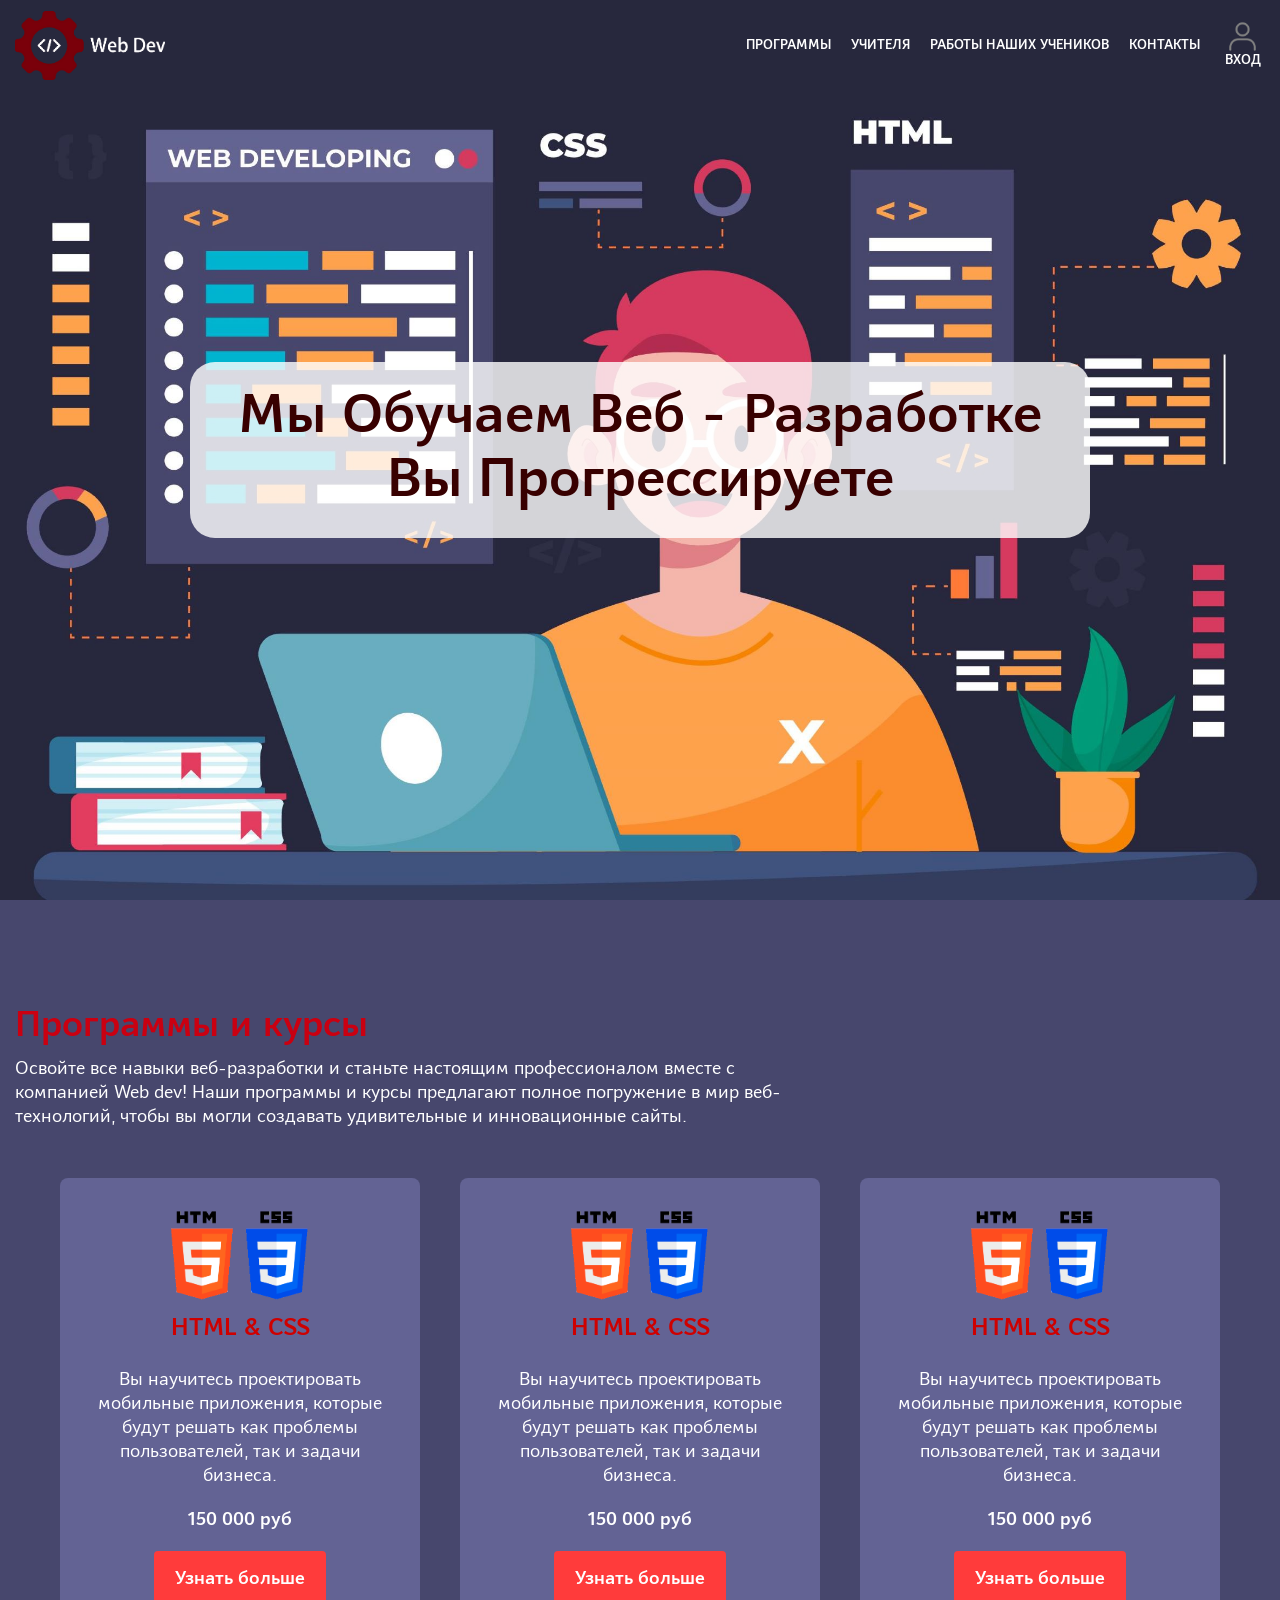
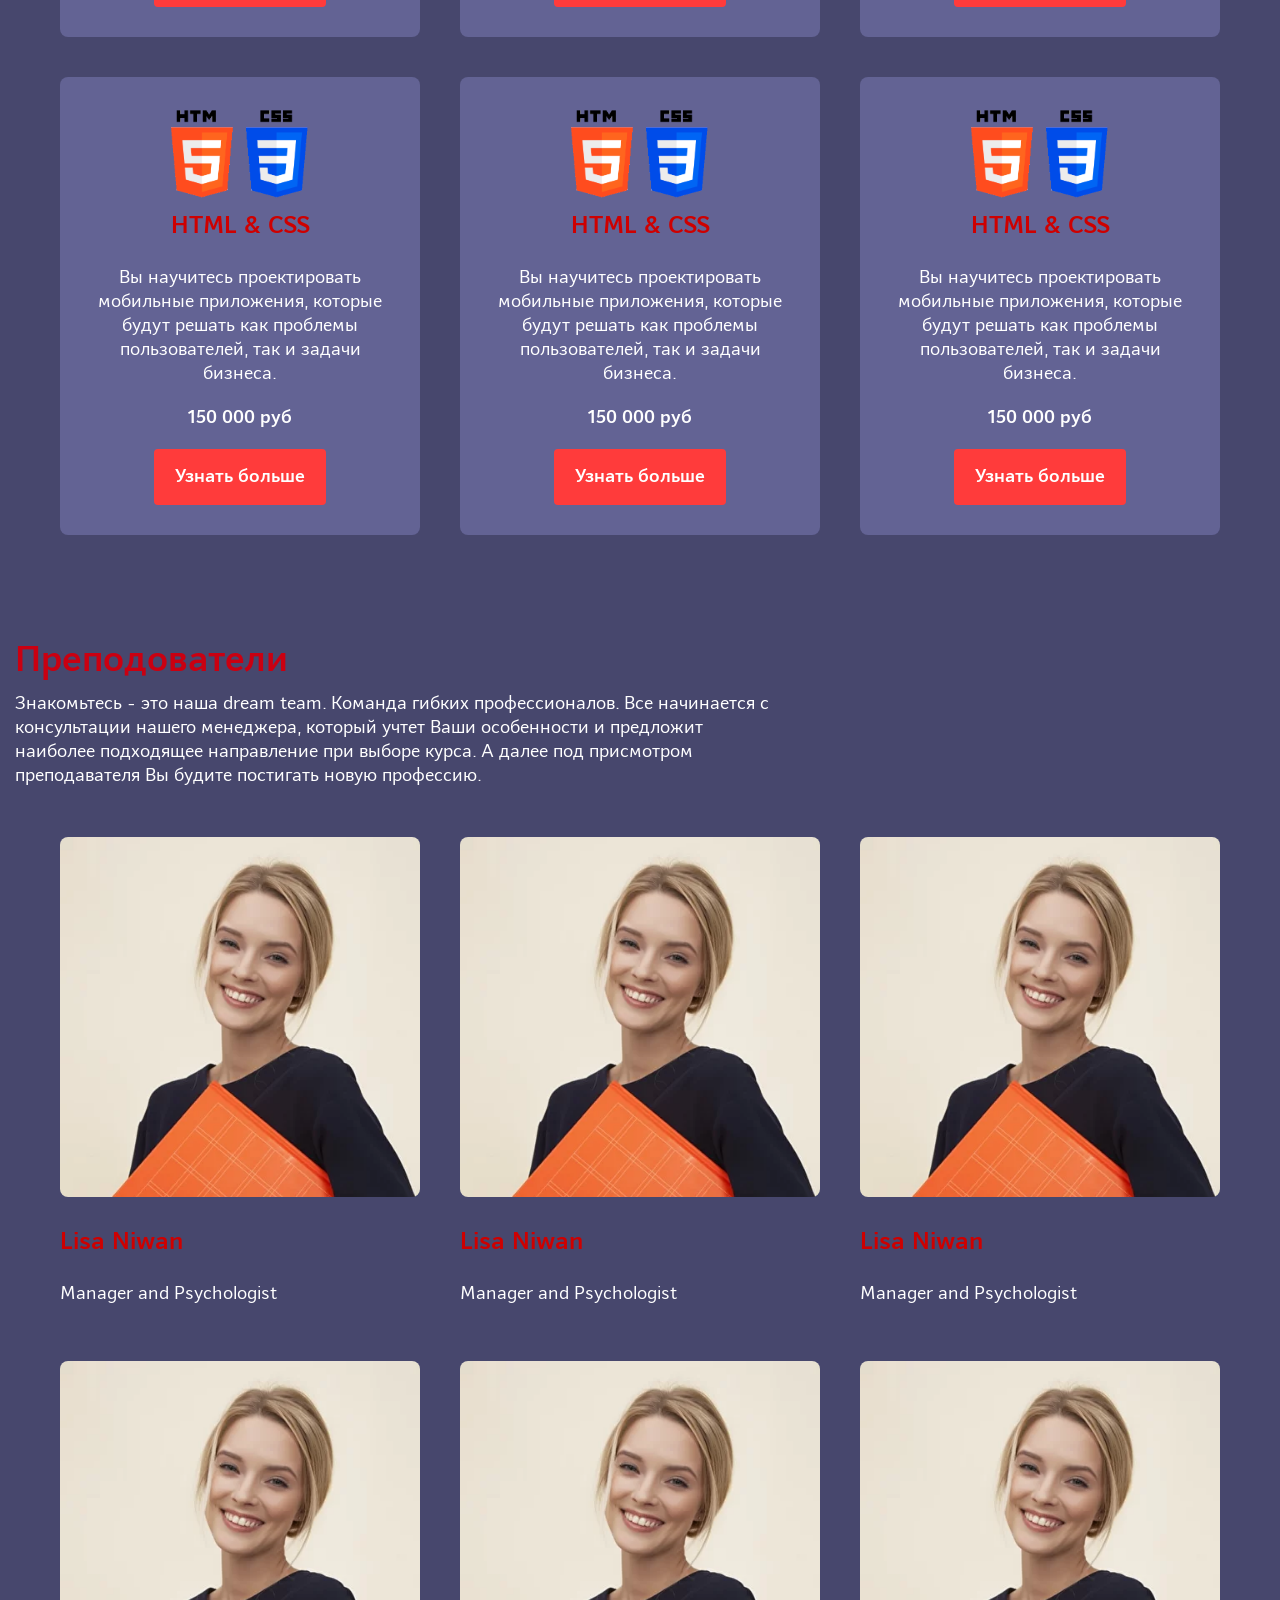
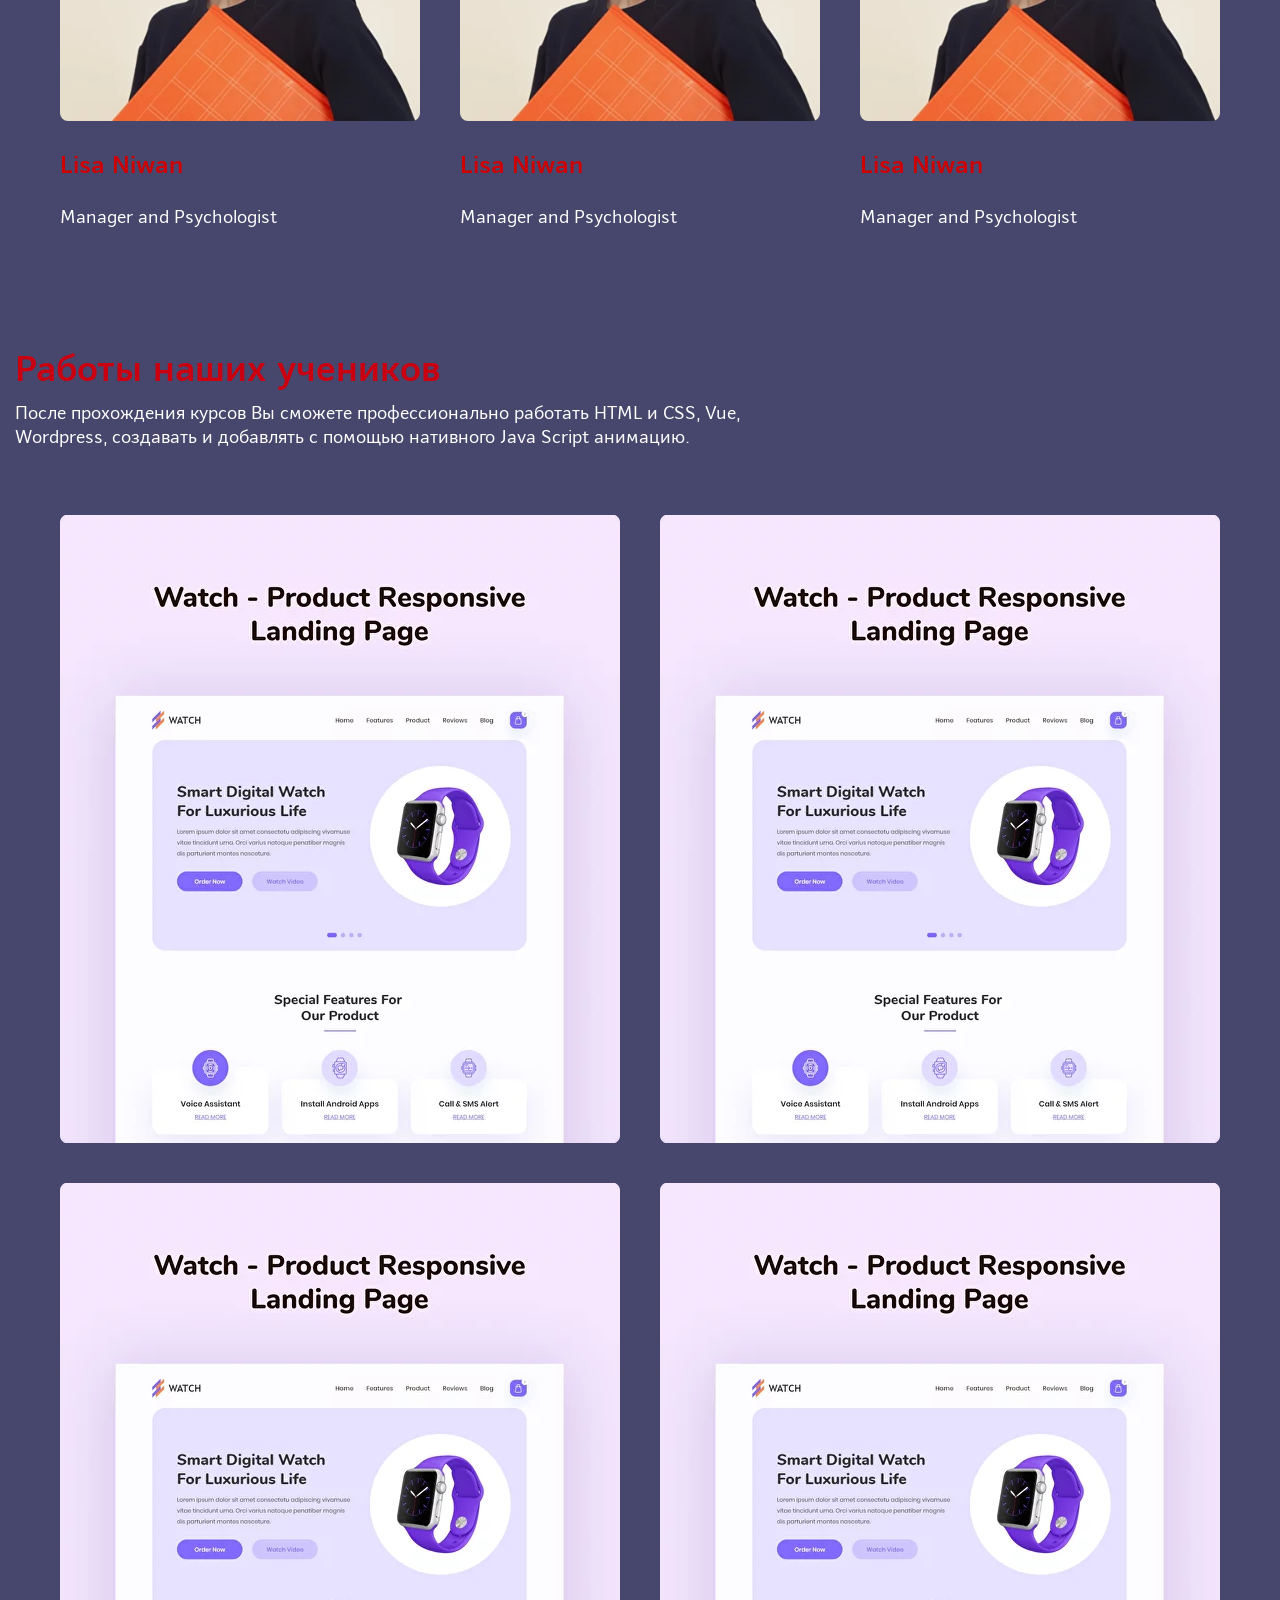
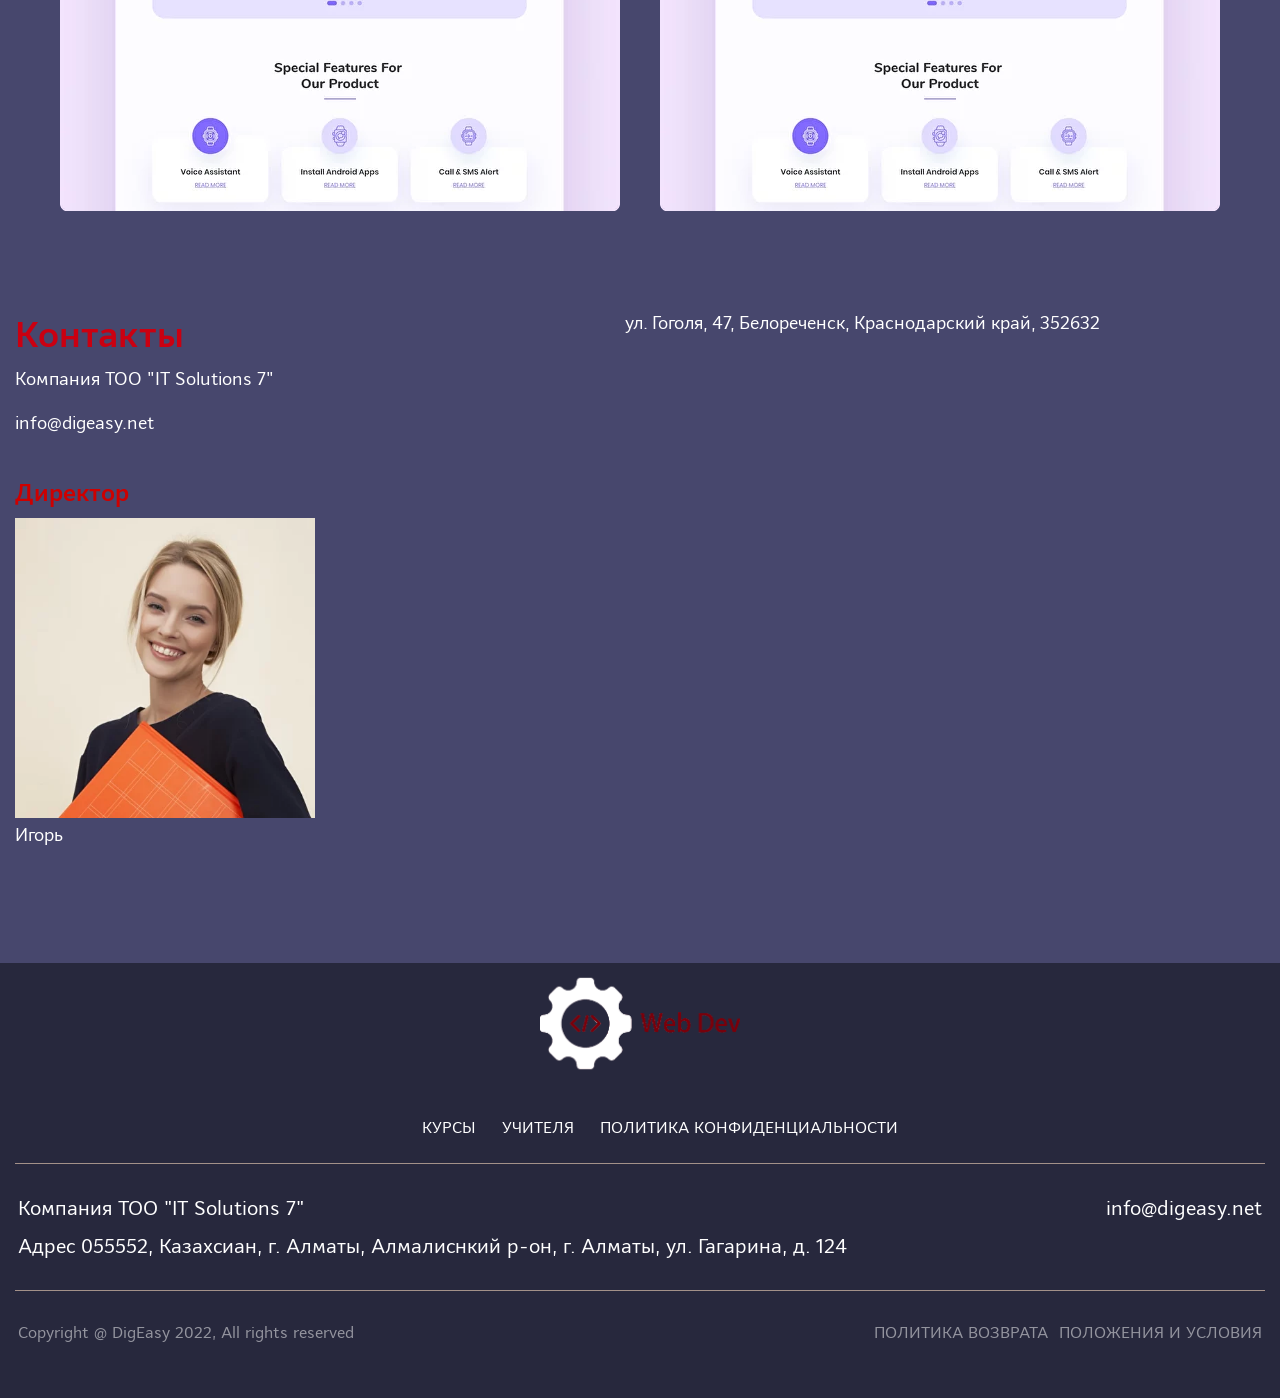
==== commit 4a660b07: "Layout v1.0" ====
--- a/app/index.html
+++ b/app/index.html
@@ -4,8 +4,8 @@
 <head>
   <meta charset="UTF-8" />
   <meta name="viewport" content="width=device-width, initial-scale=1.0" />
-  <title>DigEasy | Курсы веб дизайна</title>
-  <link rel="shortcut icon" href="images/favicon.ico">
+  <title>Web Dev</title>
+  <link rel="shortcut icon" href="images/fav-ico.png">
   <link rel="stylesheet" href="css/app.min.css" />
 </head>
 
@@ -13,7 +13,9 @@
   <header class="header">
     <div class="container">
       <div class="header__block">
-        <img src="./images/logo.svg" alt="" class="logo">
+        <a href="/" class="logo-link">
+          <img src="./images/logo.png" alt="" class="logo">
+        </a>
         <div class="burger">
           <div class="burger-line"></div>
         </div>
@@ -26,14 +28,16 @@
               <a href="#teacher" class="menu__link">Учителя</a>
             </li>
             <li class="menu__item">
-              <a href="#webinar" class="menu__link">Вебинары</a>
+              <a href="#work" class="menu__link">Работы наших учеников</a>
             </li>
             <li class="menu__item">
               <a href="#contact" class="menu__link">Контакты</a>
             </li>
-            <li class="menu_item menu__lang">
-              <span class="menu__lang_btn">EN</span>
-              <span class="menu__lang_btn">RU</span>
+            <li class="menu__item " id="button-modal">
+              <div class="button-setings">
+                <img src="./images/man.png" alt="" class="menu__img">
+                <p class="menu__link">Вход</p>
+              </div>
             </li>
           </ul>
         </nav>
@@ -43,14 +47,12 @@
   </header>
   <main class="main">
     <section class="section section_pb0 section_pt0" style=" background-position: top;
-  background-size: cover;  background-image: url(./images/dest/bg-hero.svg); ">
+  background-size: cover; background-repeat: no-repeat;  background-image: url(./images/bg-hero.png); ">
       <div class="container">
         <div class="hero">
           <div class="hero__block">
-            <h1 class="title title_center">Мы Обучаем <span>Веб Дизайну</span> Вы Прогрессируете</h1>
+            <h1 class="title title_aling">Мы Обучаем Веб - Разработке Вы Прогрессируете</h1>
             <div class="hero__button-block">
-              <div class="button button_bg-o" id="button-modal">Начать</div>
-              <div href="#curs" class="button button_bg-c">О курсах</div>
             </div>
 
           </div>
@@ -61,62 +63,60 @@
       <div class="container">
         <div class="section__text">
           <h2 class="title-2">Программы и курсы</h2>
-          <p class="text">Наши курсы подходит дизайнерам любого уровня. Наши менторы помогают построить план для
-            развития
-            как начинающим, так и
-            более опытным ребятам. В сервисе есть возможность для развития с любым бэкграундом. Поэтому не переживай,
-            если
-            чего-то
-            не знаешь. Или если знаешь много. Нам точно есть, чем тебя удивить.</p>
+          <p class="text">Освойте все навыки веб-разработки и станьте настоящим профессионалом вместе с компанией Web
+            dev! Наши программы и курсы
+            предлагают полное погружение в мир веб-технологий, чтобы вы могли создавать удивительные и инновационные
+            сайты.</p>
         </div>
         <div class="section__blocks">
-          <div class="products__box products__box_c1">
-            <img src="./images/dest/cartochka-1.svg" alt="img" class="products__img">
-            <p class="title-3 title-3_mt">App Design</p>
-            <p class="text">Вы научитесь проектировать мобильные приложения, которые будут решать как проблемы
-              пользователей, так и задачи бизнеса.</p>
-            <p class="cens">453 000.00 KZT</p>
-            <div class="button button_bg-o">Преобрести</div>
-          </div>
-          <div class="products__box products__box_c2">
-            <img src="./images/dest/cartochka-1.svg" alt="img" class="products__img">
-            <p class="title-3 title-3_mt">App Design</p>
-            <p class="text">Вы научитесь проектировать мобильные приложения, которые будут решать как проблемы
-              пользователей, так и задачи бизнеса.</p>
-            <p class="cens">453 000.00 KZT</p>
-            <div class="button button_bg-o">Преобрести</div>
-          </div>
-          <div class="products__box products__box_c3">
-            <img src="./images/dest/cartochka-1.svg" alt="img" class="products__img">
-            <p class="title-3 title-3_mt">App Design</p>
-            <p class="text">Вы научитесь проектировать мобильные приложения, которые будут решать как проблемы
-              пользователей, так и задачи бизнеса.</p>
-            <p class="cens">453 000.00 KZT</p>
-            <div class="button button_bg-o">Преобрести</div>
-          </div>
-          <div class="products__box products__box_c4">
-            <img src="./images/dest/cartochka-1.svg" alt="img" class="products__img">
-            <p class="title-3 title-3_mt">App Design</p>
-            <p class="text">Вы научитесь проектировать мобильные приложения, которые будут решать как проблемы
-              пользователей, так и задачи бизнеса.</p>
-            <p class="cens">453 000.00 KZT</p>
-            <div class="button button_bg-o">Преобрести</div>
-          </div>
-          <div class="products__box products__box_c5">
-            <img src="./images/dest/cartochka-1.svg" alt="img" class="products__img">
-            <p class="title-3 title-3_mt">App Design</p>
-            <p class="text">Вы научитесь проектировать мобильные приложения, которые будут решать как проблемы
-              пользователей, так и задачи бизнеса.</p>
-            <p class="cens">453 000.00 KZT</p>
-            <div class="button button_bg-o">Преобрести</div>
-          </div>
-          <div class="products__box products__box_c6">
-            <img src="./images/dest/cartochka-1.svg" alt="img" class="products__img">
-            <p class="title-3 title-3_mt">App Design</p>
-            <p class="text">Вы научитесь проектировать мобильные приложения, которые будут решать как проблемы
-              пользователей, так и задачи бизнеса.</p>
-            <p class="cens">453 000.00 KZT</p>
-            <div class="button button_bg-o">Преобрести</div>
+          <div class="products__box ">
+            <img src="./images/html5_css3.png" alt="img" class="products__img">
+            <p class="title-3">HTML & CSS</p>
+            <p class="text">Вы научитесь проектировать мобильные приложения, которые будут решать как проблемы
+              пользователей, так и задачи бизнеса.</p>
+            <p class="cens">150 000 руб</p>
+            <!-- <a href="single-product.html" class="button button_bg-o">Узнать больше</a> -->
+            <div class="button button_bg-o" id="button-modal">Узнать больше</div>
+          </div>
+          <div class="products__box ">
+            <img src="./images/html5_css3.png" alt="img" class="products__img">
+            <p class="title-3">HTML & CSS</p>
+            <p class="text">Вы научитесь проектировать мобильные приложения, которые будут решать как проблемы
+              пользователей, так и задачи бизнеса.</p>
+            <p class="cens">150 000 руб</p>
+            <a href="single-product.html" class="button button_bg-o">Узнать больше</a>
+          </div>
+          <div class="products__box ">
+            <img src="./images/html5_css3.png" alt="img" class="products__img">
+            <p class="title-3">HTML & CSS</p>
+            <p class="text">Вы научитесь проектировать мобильные приложения, которые будут решать как проблемы
+              пользователей, так и задачи бизнеса.</p>
+            <p class="cens">150 000 руб</p>
+            <a href="single-product.html" class="button button_bg-o">Узнать больше</a>
+          </div>
+          <div class="products__box ">
+            <img src="./images/html5_css3.png" alt="img" class="products__img">
+            <p class="title-3">HTML & CSS</p>
+            <p class="text">Вы научитесь проектировать мобильные приложения, которые будут решать как проблемы
+              пользователей, так и задачи бизнеса.</p>
+            <p class="cens">150 000 руб</p>
+            <a href="single-product.html" class="button button_bg-o">Узнать больше</a>
+          </div>
+          <div class="products__box ">
+            <img src="./images/html5_css3.png" alt="img" class="products__img">
+            <p class="title-3">HTML & CSS</p>
+            <p class="text">Вы научитесь проектировать мобильные приложения, которые будут решать как проблемы
+              пользователей, так и задачи бизнеса.</p>
+            <p class="cens">150 000 руб</p>
+            <a href="single-product.html" class="button button_bg-o">Узнать больше</a>
+          </div>
+          <div class="products__box">
+            <img src="./images/html5_css3.png" alt="img" class="products__img">
+            <p class="title-3">HTML & CSS</p>
+            <p class="text">Вы научитесь проектировать мобильные приложения, которые будут решать как проблемы
+              пользователей, так и задачи бизнеса.</p>
+            <p class="cens">150 000 руб</p>
+            <a href="single-product.html" class="button button_bg-o">Узнать больше</a>
           </div>
 
         </div>
@@ -135,78 +135,59 @@
         <div class="section__blocks">
           <div class="teacher__block">
             <img src="./images/dest/teacher1.webp" alt="teacher-photo" class="teacher__img">
-            <div class="section__text">
-              <p class="title-3">Lisa Niwan</p>
-              <p class="text">Manager and Psychologist</p>
-            </div>
-          </div>
-          <div class="teacher__block">
-            <img src="./images/dest/teacher1.webp" alt="teacher-photo" class="teacher__img">
-            <div class="section__text">
-              <p class="title-3">Lisa Niwan</p>
-              <p class="text">Manager and Psychologist</p>
-            </div>
-          </div>
-          <div class="teacher__block">
-            <img src="./images/dest/teacher1.webp" alt="teacher-photo" class="teacher__img">
-            <div class="section__text">
-              <p class="title-3">Lisa Niwan</p>
-              <p class="text">Manager and Psychologist</p>
-            </div>
-          </div>
-          <div class="teacher__block">
-            <img src="./images/dest/teacher1.webp" alt="teacher-photo" class="teacher__img">
-            <div class="section__text">
-              <p class="title-3">Lisa Niwan</p>
-              <p class="text">Manager and Psychologist</p>
-            </div>
-          </div>
-          <div class="teacher__block">
-            <img src="./images/dest/teacher1.webp" alt="teacher-photo" class="teacher__img">
-            <div class="section__text">
-              <p class="title-3">Lisa Niwan</p>
-              <p class="text">Manager and Psychologist</p>
-            </div>
-          </div>
-          <div class="teacher__block">
-            <img src="./images/dest/teacher1.webp" alt="teacher-photo" class="teacher__img">
-            <div class="section__text">
-              <p class="title-3">Lisa Niwan</p>
-              <p class="text">Manager and Psychologist</p>
-            </div>
-          </div>
-        </div>
-      </div>
-    </section>
-    <section class="section section_pb0 menu" id="webinar">
-      <div class="container">
-        <div class="section__flex">
-          <div class="section__text">
-            <h2 class="title-2">Вебинары</h2>
-            <p class="text">Специально для наших студентов, мы разработали приложение для удобного прохождения всех
-              курсов
-              обучения. В нем вы
-              сможете выполнять домашние задания, смотреть вебинары общаться с другими студентами и преподавателями.</p>
-          </div>
-          <div class="button button_bg-c">Записаться
-          </div>
-        </div>
-        <img src="./images/dest/webinar.webp" alt="webinar" class="webinar-img">
-      </div>
-    </section>
-    <section class="section">
+            <div class="section__text-block">
+              <p class="title-3">Lisa Niwan</p>
+              <p class="text">Manager and Psychologist</p>
+            </div>
+          </div>
+          <div class="teacher__block">
+            <img src="./images/dest/teacher1.webp" alt="teacher-photo" class="teacher__img">
+            <div class="section__text-block">
+              <p class="title-3">Lisa Niwan</p>
+              <p class="text">Manager and Psychologist</p>
+            </div>
+          </div>
+          <div class="teacher__block">
+            <img src="./images/dest/teacher1.webp" alt="teacher-photo" class="teacher__img">
+            <div class="section__text-block">
+              <p class="title-3">Lisa Niwan</p>
+              <p class="text">Manager and Psychologist</p>
+            </div>
+          </div>
+          <div class="teacher__block">
+            <img src="./images/dest/teacher1.webp" alt="teacher-photo" class="teacher__img">
+            <div class="section__text-block">
+              <p class="title-3">Lisa Niwan</p>
+              <p class="text">Manager and Psychologist</p>
+            </div>
+          </div>
+          <div class="teacher__block">
+            <img src="./images/dest/teacher1.webp" alt="teacher-photo" class="teacher__img">
+            <div class="section__text-block">
+              <p class="title-3">Lisa Niwan</p>
+              <p class="text">Manager and Psychologist</p>
+            </div>
+          </div>
+          <div class="teacher__block">
+            <img src="./images/dest/teacher1.webp" alt="teacher-photo" class="teacher__img">
+            <div class="section__text-block">
+              <p class="title-3">Lisa Niwan</p>
+              <p class="text">Manager and Psychologist</p>
+            </div>
+          </div>
+        </div>
+      </div>
+    </section>
+    <section class="section section_pb0 menu" id="work">
       <div class="container">
         <div class="section__flex">
           <div class="section__text">
             <h2 class="title-2">Работы наших учеников</h2>
-            <p class="text">После прохождения курсов Вы сможете профессионально работать с типографикой, палитрой,
-              создавать и добавлять в макет
-              анимацию. Вы узнаете о сетках, колонках и композиции. Научитесь создавать интерфейс сайта, чтобы им
-              хотелось
-              пользоваться.</p>
-          </div>
-          <div class="button button_bg-c">Хочу также
-          </div>
+            <p class="text">После прохождения курсов Вы сможете профессионально работать HTML и CSS, Vue, Wordpress,
+              создавать и добавлять с помощью нативного Java Script
+              анимацию. </p>
+          </div>
+
         </div>
         <div class="section__blocks">
           <img src="./images/dest/project1.webp" alt="project" class="project-img">
@@ -214,6 +195,33 @@
           <img src="./images/dest/project1.webp" alt="project" class="project-img">
           <img src="./images/dest/project1.webp" alt="project" class="project-img">
         </div>
+      </div>
+    </section>
+    <section class="section menu" id="#contact">
+      <div class="container">
+        <div class="section__flex section__flex_contact">
+          <div class="section__text">
+            <h2 class="title-2">Контакты</h2>
+            <p class="text">Компания ТОО "IT Solutions 7"</p>
+            <a href="#" class="text footer__email">info@digeasy.net</a>
+            <div class="teacher__block teacher__block-director">
+              <p class="title-3">Директор</p>
+              <img src="./images/dest/teacher1.webp" alt="director-photo" class="director-photo__img">
+              <div class="section__text-block">
+                <p class="text">Игорь</p>
+              </div>
+            </div>
+          </div>
+          <div class="section__block section__block_map">
+            <p class="text">ул. Гоголя, 47, Белореченск, Краснодарский край, 352632
+            </p>
+            <iframe
+              src="https://www.google.com/maps/embed?pb=!1m18!1m12!1m3!1d2833.153363451434!2d39.86468909102261!3d44.75728690574525!2m3!1f0!2f0!3f0!3m2!1i1024!2i768!4f13.1!3m3!1m2!1s0x40f0c5ec6d0961bd%3A0x6ef2b7784d0d3dfc!2z0YPQuy4g0JPQvtCz0L7Qu9GPLCA0Nywg0JHQtdC70L7RgNC10YfQtdC90YHQuiwg0JrRgNCw0YHQvdC-0LTQsNGA0YHQutC40Lkg0LrRgNCw0LksIDM1MjYzMg!5e0!3m2!1sru!2sru!4v1701766976405!5m2!1sru!2sru"
+              height="450" style="border:0;" allowfullscreen="" loading="lazy"
+              referrerpolicy="no-referrer-when-downgrade" class="map"></iframe>
+          </div>
+        </div>
+
       </div>
     </section>
 
@@ -232,29 +240,12 @@
       <div class="container">
         <div class="modal__flex">
           <div class="modal-content">
-            <div class="title-modal">Какой курс выбрать?</div>
-            <div class="text-modal">Нужна помощь с определением специальности и какой курс будет наиболее полезным -
-              напиши нам!</div>
+            <div class="title-modal">Вход</div>
             <form class="form" action="">
-              <div class="form__block">
-
-                <input type="text" class="forminput " id="modal-name" name="modal-name" placeholder="Name">
-              </div>
-              <div class="form__block">
-
-                <input type="text" class="forminput " id="modal-tel" name="modal-tel" placeholder="Phone">
-              </div>
-              <div class="form__block">
-
-                <input type="email" class="forminput " id="modal-email" name="modal-email" placeholder="Email">
-              </div>
-              <div class="form__block">
-
-                <input type="text" class="forminput " id="modal-email" name="modal-email" placeholder="Коментарий">
-              </div>
-              <div class="form__block">
-                <button class="button button_bg-o button_modal">Отправить</button>
-              </div>
+              <input type="text" class="forminput " id="modal-name" name="modal-name" placeholder="Логин" required>
+              <input type="text" class="forminput " id="modal-tel" name="modal-tel" placeholder="Пароль" required>
+              <button class="button button_bg-o button_modal">Вход</button>
+              <p class="button button_bg-c button_modal" id="button-reg">Регистрация</p>
               <div class="response"></div>
               </p>
             </form>
@@ -263,9 +254,39 @@
 
       </div>
     </section>
+    <section class="modal-reg" id="modal-reg">
+      <a href="javascript:void(0);" class="modal-content__close-reg"><svg xmlns="http://www.w3.org/2000/svg" width="32"
+          height="32" viewBox="0 0 32 32" fill="none">
+          <path
+            d="M4.94367 27.9953C4.70304 27.9953 4.46004 27.9033 4.27602 27.7193C3.90799 27.3513 3.90799 26.7545 4.27602 26.3841L26.3863 4.276C26.7544 3.908 27.3536 3.908 27.7216 4.276C28.0897 4.64399 28.0897 5.24081 27.7216 5.61117L5.60896 27.7216C5.42495 27.9056 5.18431 27.9976 4.94132 27.9976L4.94367 27.9953Z"
+            fill="#DDDDDD" />
+          <path
+            d="M27.054 27.9952C26.8133 27.9952 26.5703 27.9032 26.3863 27.7192L4.27602 5.60872C3.90799 5.24073 3.90799 4.64391 4.27602 4.27356C4.64406 3.90556 5.24329 3.90556 5.61132 4.27356L27.724 26.384C28.092 26.752 28.092 27.3489 27.724 27.7192C27.54 27.9032 27.2993 27.9952 27.0563 27.9952H27.054Z"
+            fill="#DDDDDD" />
+        </svg></a>
+      <div class="container">
+        <div class="modal__flex">
+          <div class="modal-content">
+            <div class="title-modal">Регистрация</div>
+            <form class="form" action="">
+              <input type="text" class="forminput " id="modal-name" name="modal-name" placeholder="Имя" required>
+              <input type="email" class="forminput " id="modal-email" name="modal-email" placeholder="Почта" required>
+              <input type="text" class="forminput " id="modal-log" name="modal-log" placeholder="Логин" required>
+              <input type="password" class="forminput " id="modal-pass" name="modal-pass" placeholder="Пароль" required>
+              <input type="password" class="forminput " id="modal-pass" name="modal-pass" placeholder="Повторите пароль"
+                required>
+              <button class="button button_bg-o button_modal">Регистрация</button>
+              <div class="response"></div>
+              </p>
+            </form>
+          </div>
+        </div>
+
+      </div>
+    </section>
     <div class="container">
       <div class="footer__top">
-        <img src="./images/logo-light.svg" alt="logo" class="footer-logo">
+        <img src="./images/logo-light.png" alt="logo" class="footer-logo">
         <ul class="footer__menu-list">
           <li class="footer__menu-item">
             <a href="#curs" class="footer__menu-link">Курсы</a>
@@ -274,14 +295,11 @@
             <a href="#teacher" class="footer__menu-link">Учителя</a>
           </li>
           <li class="footer__menu-item">
-            <a href="#webinar" class="footer__menu-link">Вебинары</a>
-          </li>
-          <li class="footer__menu-item">
             <a href="#" class="footer__menu-link">Политика конфиденциальности</a>
           </li>
         </ul>
       </div>
-      <div class="footer__mid " id="contact">
+      <div class="footer__mid ">
         <div class="footer__text-block">
           <p class="footer__text">Компания ТОО "IT Solutions 7"</p>
           <p class="footer__text">Адрес 055552, Казахсиан, г. Алматы, Алмалиснкий р-он, г. Алматы, ул. Гагарина, д. 124
@@ -293,9 +311,7 @@
         <div class="footer__bottom-blok">
           <p class="footer__bottom-text">Copyright @ DigEasy 2022, All rights reserved</p>
         </div>
-        <a href="#" class="footer__bottom-link-pay">
-          <img src="./images/dest/pay.svg" alt="pay" class="footer__bottom-img">
-        </a>
+
 
         <div class="footer__bottom-blok">
           <a href="#" class="footer__bottom-text footer__bottom-link">ПОЛИТИКА ВОЗВРАТА</a>
@@ -305,6 +321,44 @@
     </div>
   </footer>
   <script src="js/app.min.js"></script>
+
+  <script>
+
+    var items = document.querySelectorAll('.menu__item');
+    const titles = document.querySelectorAll('.menu');
+
+    window.addEventListener('scroll', () => {
+      let scrolled = window.pageYOffset;
+
+
+      var active;
+      for (var i = titles.length - 1; i >= 0; i--) {
+        console.log(titles[i].offsetTop);
+
+        if (titles[i].offsetTop - 555 < scrolled) {
+          active = i;
+          break;
+        }
+        if (titles[i].offsetTop + 300 > scrolled) {
+          items[i].classList.remove('active');
+        }
+      }
+
+      if (active !== undefined) {
+        var active = items[active];
+        if (!active.classList.contains("active")) {
+          let old = document.querySelector('.menu__item.active');
+          console.log(old);
+
+          if (old) {
+            old.classList.remove('active');
+          }
+          active.classList.add('active');
+        } else { }
+      }
+
+    });
+  </script>
 </body>
 
 </html>
--- a/app/css/app.min.css
+++ b/app/css/app.min.css
@@ -1 +1 @@
-@font-face{font-family:swiper-icons;src:url('data:application/font-woff;charset=utf-8;base64, [base64]//wADZ2x5ZgAAAywAAADMAAAD2MHtryVoZWFkAAABbAAAADAAAAA2E2+eoWhoZWEAAAGcAAAAHwAAACQC9gDzaG10eAAAAigAAAAZAAAArgJkABFsb2NhAAAC0AAAAFoAAABaFQAUGG1heHAAAAG8AAAAHwAAACAAcABAbmFtZQAAA/gAAAE5AAACXvFdBwlwb3N0AAAFNAAAAGIAAACE5s74hXjaY2BkYGAAYpf5Hu/j+W2+MnAzMYDAzaX6QjD6/4//Bxj5GA8AuRwMYGkAPywL13jaY2BkYGA88P8Agx4j+/8fQDYfA1AEBWgDAIB2BOoAeNpjYGRgYNBh4GdgYgABEMnIABJzYNADCQAACWgAsQB42mNgYfzCOIGBlYGB0YcxjYGBwR1Kf2WQZGhhYGBiYGVmgAFGBiQQkOaawtDAoMBQxXjg/wEGPcYDDA4wNUA2CCgwsAAAO4EL6gAAeNpj2M0gyAACqxgGNWBkZ2D4/wMA+xkDdgAAAHjaY2BgYGaAYBkGRgYQiAHyGMF8FgYHIM3DwMHABGQrMOgyWDLEM1T9/w8UBfEMgLzE////P/5//f/V/xv+r4eaAAeMbAxwIUYmIMHEgKYAYjUcsDAwsLKxc3BycfPw8jEQA/[base64]/uznmfPFBNODM2K7MTQ45YEAZqGP81AmGGcF3iPqOop0r1SPTaTbVkfUe4HXj97wYE+yNwWYxwWu4v1ugWHgo3S1XdZEVqWM7ET0cfnLGxWfkgR42o2PvWrDMBSFj/IHLaF0zKjRgdiVMwScNRAoWUoH78Y2icB/yIY09An6AH2Bdu/UB+yxopYshQiEvnvu0dURgDt8QeC8PDw7Fpji3fEA4z/PEJ6YOB5hKh4dj3EvXhxPqH/SKUY3rJ7srZ4FZnh1PMAtPhwP6fl2PMJMPDgeQ4rY8YT6Gzao0eAEA409DuggmTnFnOcSCiEiLMgxCiTI6Cq5DZUd3Qmp10vO0LaLTd2cjN4fOumlc7lUYbSQcZFkutRG7g6JKZKy0RmdLY680CDnEJ+UMkpFFe1RN7nxdVpXrC4aTtnaurOnYercZg2YVmLN/d/gczfEimrE/fs/bOuq29Zmn8tloORaXgZgGa78yO9/cnXm2BpaGvq25Dv9S4E9+5SIc9PqupJKhYFSSl47+Qcr1mYNAAAAeNptw0cKwkAAAMDZJA8Q7OUJvkLsPfZ6zFVERPy8qHh2YER+3i/BP83vIBLLySsoKimrqKqpa2hp6+jq6RsYGhmbmJqZSy0sraxtbO3sHRydnEMU4uR6yx7JJXveP7WrDycAAAAAAAH//wACeNpjYGRgYOABYhkgZgJCZgZNBkYGLQZtIJsFLMYAAAw3ALgAeNolizEKgDAQBCchRbC2sFER0YD6qVQiBCv/H9ezGI6Z5XBAw8CBK/m5iQQVauVbXLnOrMZv2oLdKFa8Pjuru2hJzGabmOSLzNMzvutpB3N42mNgZGBg4GKQYzBhYMxJLMlj4GBgAYow/P/PAJJhLM6sSoWKfWCAAwDAjgbRAAB42mNgYGBkAIIbCZo5IPrmUn0hGA0AO8EFTQAA');font-weight:400;font-style:normal}:root{--swiper-theme-color:#007aff}:host{position:relative;display:block;margin-left:auto;margin-right:auto;z-index:1}.swiper{margin-left:auto;margin-right:auto;position:relative;overflow:hidden;overflow:clip;list-style:none;padding:0;z-index:1;display:block}.swiper-vertical>.swiper-wrapper{flex-direction:column}.swiper-wrapper{position:relative;width:100%;height:100%;z-index:1;display:flex;transition-property:transform;transition-timing-function:var(--swiper-wrapper-transition-timing-function,initial);box-sizing:content-box}.swiper-android .swiper-slide,.swiper-ios .swiper-slide,.swiper-wrapper{transform:translate3d(0,0,0)}.swiper-horizontal{touch-action:pan-y}.swiper-vertical{touch-action:pan-x}.swiper-slide{flex-shrink:0;width:100%;height:100%;position:relative;transition-property:transform;display:block}.swiper-slide-invisible-blank{visibility:hidden}.swiper-autoheight,.swiper-autoheight .swiper-slide{height:auto}.swiper-autoheight .swiper-wrapper{align-items:flex-start;transition-property:transform,height}.swiper-backface-hidden .swiper-slide{transform:translateZ(0);-webkit-backface-visibility:hidden;backface-visibility:hidden}.swiper-3d.swiper-css-mode .swiper-wrapper{perspective:1200px}.swiper-3d .swiper-wrapper{transform-style:preserve-3d}.swiper-3d{perspective:1200px}.swiper-3d .swiper-cube-shadow,.swiper-3d .swiper-slide{transform-style:preserve-3d}.swiper-css-mode>.swiper-wrapper{overflow:auto;scrollbar-width:none;-ms-overflow-style:none}.swiper-css-mode>.swiper-wrapper::-webkit-scrollbar{display:none}.swiper-css-mode>.swiper-wrapper>.swiper-slide{scroll-snap-align:start start}.swiper-css-mode.swiper-horizontal>.swiper-wrapper{scroll-snap-type:x mandatory}.swiper-css-mode.swiper-vertical>.swiper-wrapper{scroll-snap-type:y mandatory}.swiper-css-mode.swiper-free-mode>.swiper-wrapper{scroll-snap-type:none}.swiper-css-mode.swiper-free-mode>.swiper-wrapper>.swiper-slide{scroll-snap-align:none}.swiper-css-mode.swiper-centered>.swiper-wrapper::before{content:'';flex-shrink:0;order:9999}.swiper-css-mode.swiper-centered>.swiper-wrapper>.swiper-slide{scroll-snap-align:center center;scroll-snap-stop:always}.swiper-css-mode.swiper-centered.swiper-horizontal>.swiper-wrapper>.swiper-slide:first-child{margin-inline-start:var(--swiper-centered-offset-before)}.swiper-css-mode.swiper-centered.swiper-horizontal>.swiper-wrapper::before{height:100%;min-height:1px;width:var(--swiper-centered-offset-after)}.swiper-css-mode.swiper-centered.swiper-vertical>.swiper-wrapper>.swiper-slide:first-child{margin-block-start:var(--swiper-centered-offset-before)}.swiper-css-mode.swiper-centered.swiper-vertical>.swiper-wrapper::before{width:100%;min-width:1px;height:var(--swiper-centered-offset-after)}.swiper-3d .swiper-slide-shadow,.swiper-3d .swiper-slide-shadow-bottom,.swiper-3d .swiper-slide-shadow-left,.swiper-3d .swiper-slide-shadow-right,.swiper-3d .swiper-slide-shadow-top{position:absolute;left:0;top:0;width:100%;height:100%;pointer-events:none;z-index:10}.swiper-3d .swiper-slide-shadow{background:rgba(0,0,0,.15)}.swiper-3d .swiper-slide-shadow-left{background-image:linear-gradient(to left,rgba(0,0,0,.5),rgba(0,0,0,0))}.swiper-3d .swiper-slide-shadow-right{background-image:linear-gradient(to right,rgba(0,0,0,.5),rgba(0,0,0,0))}.swiper-3d .swiper-slide-shadow-top{background-image:linear-gradient(to top,rgba(0,0,0,.5),rgba(0,0,0,0))}.swiper-3d .swiper-slide-shadow-bottom{background-image:linear-gradient(to bottom,rgba(0,0,0,.5),rgba(0,0,0,0))}.swiper-lazy-preloader{width:42px;height:42px;position:absolute;left:50%;top:50%;margin-left:-21px;margin-top:-21px;z-index:10;transform-origin:50%;box-sizing:border-box;border:4px solid var(--swiper-preloader-color,var(--swiper-theme-color));border-radius:50%;border-top-color:transparent}.swiper-watch-progress .swiper-slide-visible .swiper-lazy-preloader,.swiper:not(.swiper-watch-progress) .swiper-lazy-preloader{animation:swiper-preloader-spin 1s infinite linear}.swiper-lazy-preloader-white{--swiper-preloader-color:#fff}.swiper-lazy-preloader-black{--swiper-preloader-color:#000}@keyframes swiper-preloader-spin{0%{transform:rotate(0)}100%{transform:rotate(360deg)}}.swiper-virtual .swiper-slide{-webkit-backface-visibility:hidden;transform:translateZ(0)}.swiper-virtual.swiper-css-mode .swiper-wrapper::after{content:'';position:absolute;left:0;top:0;pointer-events:none}.swiper-virtual.swiper-css-mode.swiper-horizontal .swiper-wrapper::after{height:1px;width:var(--swiper-virtual-size)}.swiper-virtual.swiper-css-mode.swiper-vertical .swiper-wrapper::after{width:1px;height:var(--swiper-virtual-size)}:root{--swiper-navigation-size:44px}.swiper-button-next,.swiper-button-prev{position:absolute;top:var(--swiper-navigation-top-offset,50%);width:calc(var(--swiper-navigation-size)/ 44 * 27);height:var(--swiper-navigation-size);margin-top:calc(0px - (var(--swiper-navigation-size)/ 2));z-index:10;cursor:pointer;display:flex;align-items:center;justify-content:center;color:var(--swiper-navigation-color,var(--swiper-theme-color))}.swiper-button-next.swiper-button-disabled,.swiper-button-prev.swiper-button-disabled{opacity:.35;cursor:auto;pointer-events:none}.swiper-button-next.swiper-button-hidden,.swiper-button-prev.swiper-button-hidden{opacity:0;cursor:auto;pointer-events:none}.swiper-navigation-disabled .swiper-button-next,.swiper-navigation-disabled .swiper-button-prev{display:none!important}.swiper-button-next svg,.swiper-button-prev svg{width:100%;height:100%;object-fit:contain;transform-origin:center}.swiper-rtl .swiper-button-next svg,.swiper-rtl .swiper-button-prev svg{transform:rotate(180deg)}.swiper-button-prev,.swiper-rtl .swiper-button-next{left:var(--swiper-navigation-sides-offset,10px);right:auto}.swiper-button-next,.swiper-rtl .swiper-button-prev{right:var(--swiper-navigation-sides-offset,10px);left:auto}.swiper-button-lock{display:none}.swiper-button-next:after,.swiper-button-prev:after{font-family:swiper-icons;font-size:var(--swiper-navigation-size);text-transform:none!important;letter-spacing:0;font-variant:initial;line-height:1}.swiper-button-prev:after,.swiper-rtl .swiper-button-next:after{content:'prev'}.swiper-button-next,.swiper-rtl .swiper-button-prev{right:var(--swiper-navigation-sides-offset,10px);left:auto}.swiper-button-next:after,.swiper-rtl .swiper-button-prev:after{content:'next'}.swiper-pagination{position:absolute;text-align:center;transition:.3s opacity;transform:translate3d(0,0,0);z-index:10}.swiper-pagination.swiper-pagination-hidden{opacity:0}.swiper-pagination-disabled>.swiper-pagination,.swiper-pagination.swiper-pagination-disabled{display:none!important}.swiper-horizontal>.swiper-pagination-bullets,.swiper-pagination-bullets.swiper-pagination-horizontal,.swiper-pagination-custom,.swiper-pagination-fraction{bottom:var(--swiper-pagination-bottom,8px);top:var(--swiper-pagination-top,auto);left:0;width:100%}.swiper-pagination-bullets-dynamic{overflow:hidden;font-size:0}.swiper-pagination-bullets-dynamic .swiper-pagination-bullet{transform:scale(.33);position:relative}.swiper-pagination-bullets-dynamic .swiper-pagination-bullet-active{transform:scale(1)}.swiper-pagination-bullets-dynamic .swiper-pagination-bullet-active-main{transform:scale(1)}.swiper-pagination-bullets-dynamic .swiper-pagination-bullet-active-prev{transform:scale(.66)}.swiper-pagination-bullets-dynamic .swiper-pagination-bullet-active-prev-prev{transform:scale(.33)}.swiper-pagination-bullets-dynamic .swiper-pagination-bullet-active-next{transform:scale(.66)}.swiper-pagination-bullets-dynamic .swiper-pagination-bullet-active-next-next{transform:scale(.33)}.swiper-pagination-bullet{width:var(--swiper-pagination-bullet-width,var(--swiper-pagination-bullet-size,8px));height:var(--swiper-pagination-bullet-height,var(--swiper-pagination-bullet-size,8px));display:inline-block;border-radius:var(--swiper-pagination-bullet-border-radius,50%);background:var(--swiper-pagination-bullet-inactive-color,#000);opacity:var(--swiper-pagination-bullet-inactive-opacity,.2)}button.swiper-pagination-bullet{border:none;margin:0;padding:0;box-shadow:none;-webkit-appearance:none;appearance:none}.swiper-pagination-clickable .swiper-pagination-bullet{cursor:pointer}.swiper-pagination-bullet:only-child{display:none!important}.swiper-pagination-bullet-active{opacity:var(--swiper-pagination-bullet-opacity,1);background:var(--swiper-pagination-color,var(--swiper-theme-color))}.swiper-pagination-vertical.swiper-pagination-bullets,.swiper-vertical>.swiper-pagination-bullets{right:var(--swiper-pagination-right,8px);left:var(--swiper-pagination-left,auto);top:50%;transform:translate3d(0,-50%,0)}.swiper-pagination-vertical.swiper-pagination-bullets .swiper-pagination-bullet,.swiper-vertical>.swiper-pagination-bullets .swiper-pagination-bullet{margin:var(--swiper-pagination-bullet-vertical-gap,6px) 0;display:block}.swiper-pagination-vertical.swiper-pagination-bullets.swiper-pagination-bullets-dynamic,.swiper-vertical>.swiper-pagination-bullets.swiper-pagination-bullets-dynamic{top:50%;transform:translateY(-50%);width:8px}.swiper-pagination-vertical.swiper-pagination-bullets.swiper-pagination-bullets-dynamic .swiper-pagination-bullet,.swiper-vertical>.swiper-pagination-bullets.swiper-pagination-bullets-dynamic .swiper-pagination-bullet{display:inline-block;transition:.2s transform,.2s top}.swiper-horizontal>.swiper-pagination-bullets .swiper-pagination-bullet,.swiper-pagination-horizontal.swiper-pagination-bullets .swiper-pagination-bullet{margin:0 var(--swiper-pagination-bullet-horizontal-gap,4px)}.swiper-horizontal>.swiper-pagination-bullets.swiper-pagination-bullets-dynamic,.swiper-pagination-horizontal.swiper-pagination-bullets.swiper-pagination-bullets-dynamic{left:50%;transform:translateX(-50%);white-space:nowrap}.swiper-horizontal>.swiper-pagination-bullets.swiper-pagination-bullets-dynamic .swiper-pagination-bullet,.swiper-pagination-horizontal.swiper-pagination-bullets.swiper-pagination-bullets-dynamic .swiper-pagination-bullet{transition:.2s transform,.2s left}.swiper-horizontal.swiper-rtl>.swiper-pagination-bullets-dynamic .swiper-pagination-bullet{transition:.2s transform,.2s right}.swiper-pagination-fraction{color:var(--swiper-pagination-fraction-color,inherit)}.swiper-pagination-progressbar{background:var(--swiper-pagination-progressbar-bg-color,rgba(0,0,0,.25));position:absolute}.swiper-pagination-progressbar .swiper-pagination-progressbar-fill{background:var(--swiper-pagination-color,var(--swiper-theme-color));position:absolute;left:0;top:0;width:100%;height:100%;transform:scale(0);transform-origin:left top}.swiper-rtl .swiper-pagination-progressbar .swiper-pagination-progressbar-fill{transform-origin:right top}.swiper-horizontal>.swiper-pagination-progressbar,.swiper-pagination-progressbar.swiper-pagination-horizontal,.swiper-pagination-progressbar.swiper-pagination-vertical.swiper-pagination-progressbar-opposite,.swiper-vertical>.swiper-pagination-progressbar.swiper-pagination-progressbar-opposite{width:100%;height:var(--swiper-pagination-progressbar-size,4px);left:0;top:0}.swiper-horizontal>.swiper-pagination-progressbar.swiper-pagination-progressbar-opposite,.swiper-pagination-progressbar.swiper-pagination-horizontal.swiper-pagination-progressbar-opposite,.swiper-pagination-progressbar.swiper-pagination-vertical,.swiper-vertical>.swiper-pagination-progressbar{width:var(--swiper-pagination-progressbar-size,4px);height:100%;left:0;top:0}.swiper-pagination-lock{display:none}.swiper-scrollbar{border-radius:var(--swiper-scrollbar-border-radius,10px);position:relative;-ms-touch-action:none;background:var(--swiper-scrollbar-bg-color,rgba(0,0,0,.1))}.swiper-scrollbar-disabled>.swiper-scrollbar,.swiper-scrollbar.swiper-scrollbar-disabled{display:none!important}.swiper-horizontal>.swiper-scrollbar,.swiper-scrollbar.swiper-scrollbar-horizontal{position:absolute;left:var(--swiper-scrollbar-sides-offset,1%);bottom:var(--swiper-scrollbar-bottom,4px);top:var(--swiper-scrollbar-top,auto);z-index:50;height:var(--swiper-scrollbar-size,4px);width:calc(100% - 2 * var(--swiper-scrollbar-sides-offset,1%))}.swiper-scrollbar.swiper-scrollbar-vertical,.swiper-vertical>.swiper-scrollbar{position:absolute;left:var(--swiper-scrollbar-left,auto);right:var(--swiper-scrollbar-right,4px);top:var(--swiper-scrollbar-sides-offset,1%);z-index:50;width:var(--swiper-scrollbar-size,4px);height:calc(100% - 2 * var(--swiper-scrollbar-sides-offset,1%))}.swiper-scrollbar-drag{height:100%;width:100%;position:relative;background:var(--swiper-scrollbar-drag-bg-color,rgba(0,0,0,.5));border-radius:var(--swiper-scrollbar-border-radius,10px);left:0;top:0}.swiper-scrollbar-cursor-drag{cursor:move}.swiper-scrollbar-lock{display:none}.swiper-zoom-container{width:100%;height:100%;display:flex;justify-content:center;align-items:center;text-align:center}.swiper-zoom-container>canvas,.swiper-zoom-container>img,.swiper-zoom-container>svg{max-width:100%;max-height:100%;object-fit:contain}.swiper-slide-zoomed{cursor:move;touch-action:none}.swiper .swiper-notification{position:absolute;left:0;top:0;pointer-events:none;opacity:0;z-index:-1000}.swiper-free-mode>.swiper-wrapper{transition-timing-function:ease-out;margin:0 auto}.swiper-grid>.swiper-wrapper{flex-wrap:wrap}.swiper-grid-column>.swiper-wrapper{flex-wrap:wrap;flex-direction:column}.swiper-fade.swiper-free-mode .swiper-slide{transition-timing-function:ease-out}.swiper-fade .swiper-slide{pointer-events:none;transition-property:opacity}.swiper-fade .swiper-slide .swiper-slide{pointer-events:none}.swiper-fade .swiper-slide-active,.swiper-fade .swiper-slide-active .swiper-slide-active{pointer-events:auto}.swiper-cube{overflow:visible}.swiper-cube .swiper-slide{pointer-events:none;-webkit-backface-visibility:hidden;backface-visibility:hidden;z-index:1;visibility:hidden;transform-origin:0 0;width:100%;height:100%}.swiper-cube .swiper-slide .swiper-slide{pointer-events:none}.swiper-cube.swiper-rtl .swiper-slide{transform-origin:100% 0}.swiper-cube .swiper-slide-active,.swiper-cube .swiper-slide-active .swiper-slide-active{pointer-events:auto}.swiper-cube .swiper-slide-active,.swiper-cube .swiper-slide-next,.swiper-cube .swiper-slide-prev{pointer-events:auto;visibility:visible}.swiper-cube .swiper-cube-shadow{position:absolute;left:0;bottom:0;width:100%;height:100%;opacity:.6;z-index:0}.swiper-cube .swiper-cube-shadow:before{content:'';background:#000;position:absolute;left:0;top:0;bottom:0;right:0;filter:blur(50px)}.swiper-cube .swiper-slide-next+.swiper-slide{pointer-events:auto;visibility:visible}.swiper-cube .swiper-slide-shadow-cube.swiper-slide-shadow-bottom,.swiper-cube .swiper-slide-shadow-cube.swiper-slide-shadow-left,.swiper-cube .swiper-slide-shadow-cube.swiper-slide-shadow-right,.swiper-cube .swiper-slide-shadow-cube.swiper-slide-shadow-top{z-index:0;-webkit-backface-visibility:hidden;backface-visibility:hidden}.swiper-flip{overflow:visible}.swiper-flip .swiper-slide{pointer-events:none;-webkit-backface-visibility:hidden;backface-visibility:hidden;z-index:1}.swiper-flip .swiper-slide .swiper-slide{pointer-events:none}.swiper-flip .swiper-slide-active,.swiper-flip .swiper-slide-active .swiper-slide-active{pointer-events:auto}.swiper-flip .swiper-slide-shadow-flip.swiper-slide-shadow-bottom,.swiper-flip .swiper-slide-shadow-flip.swiper-slide-shadow-left,.swiper-flip .swiper-slide-shadow-flip.swiper-slide-shadow-right,.swiper-flip .swiper-slide-shadow-flip.swiper-slide-shadow-top{z-index:0;-webkit-backface-visibility:hidden;backface-visibility:hidden}.swiper-creative .swiper-slide{-webkit-backface-visibility:hidden;backface-visibility:hidden;overflow:hidden;transition-property:transform,opacity,height}.swiper-cards{overflow:visible}.swiper-cards .swiper-slide{transform-origin:center bottom;-webkit-backface-visibility:hidden;backface-visibility:hidden;overflow:hidden}.lg-sub-html,.lg-toolbar{background-color:rgba(0,0,0,.45)}#lg-counter,.lg-outer .lg-video-cont{vertical-align:middle;display:inline-block}@font-face{font-family:lg;src:url(../libs/lightgallery/fonts/lg.eot?n1z373);src:url(../libs/lightgallery/fonts/lg.eot?#iefixn1z373) format("embedded-opentype"),url(../libs/lightgallery/fonts/lg.woff?n1z373) format("woff"),url(../libs/lightgallery/fonts/lg.ttf?n1z373) format("truetype"),url(../libs/lightgallery/fonts/lg.svg?n1z373#lg) format("svg");font-weight:400;font-style:normal}.lg-icon{font-family:lg;speak:none;font-style:normal;font-weight:400;font-variant:normal;text-transform:none;line-height:1;-webkit-font-smoothing:antialiased;-moz-osx-font-smoothing:grayscale}.lg-actions .lg-next,.lg-actions .lg-prev{background-color:rgba(0,0,0,.45);border-radius:2px;color:#999;cursor:pointer;display:block;font-size:22px;margin-top:-10px;padding:8px 10px 9px;position:absolute;top:50%;z-index:1080}.lg-actions .lg-next.disabled,.lg-actions .lg-prev.disabled{pointer-events:none;opacity:.5}.lg-actions .lg-next:hover,.lg-actions .lg-prev:hover{color:#fff}.lg-actions .lg-next{right:20px}.lg-actions .lg-next:before{content:"\e095"}.lg-actions .lg-prev{left:20px}.lg-actions .lg-prev:after{content:"\e094"}@-webkit-keyframes lg-right-end{0%,100%{left:0}50%{left:-30px}}@-moz-keyframes lg-right-end{0%,100%{left:0}50%{left:-30px}}@-ms-keyframes lg-right-end{0%,100%{left:0}50%{left:-30px}}@keyframes lg-right-end{0%,100%{left:0}50%{left:-30px}}@-webkit-keyframes lg-left-end{0%,100%{left:0}50%{left:30px}}@-moz-keyframes lg-left-end{0%,100%{left:0}50%{left:30px}}@-ms-keyframes lg-left-end{0%,100%{left:0}50%{left:30px}}@keyframes lg-left-end{0%,100%{left:0}50%{left:30px}}.lg-outer.lg-right-end .lg-object{-webkit-animation:lg-right-end .3s;-o-animation:lg-right-end .3s;animation:lg-right-end .3s;position:relative}.lg-outer.lg-left-end .lg-object{-webkit-animation:lg-left-end .3s;-o-animation:lg-left-end .3s;animation:lg-left-end .3s;position:relative}.lg-toolbar{z-index:1082;left:0;position:absolute;top:0;width:100%}.lg-toolbar .lg-icon{background:0 0;border:none;color:#999;cursor:pointer;float:right;font-size:24px;height:47px;line-height:27px;padding:10px 0;text-align:center;width:50px;text-decoration:none!important;outline:0;-webkit-transition:color .2s linear;-o-transition:color .2s linear;transition:color .2s linear}.lg-toolbar .lg-icon:hover{color:#fff}.lg-toolbar .lg-close:after{content:"\e070"}.lg-toolbar .lg-download:after{content:"\e0f2"}.lg-sub-html{bottom:0;color:#eee;font-size:16px;left:0;padding:10px 40px;position:fixed;right:0;text-align:center;z-index:1080}.lg-sub-html h4{margin:0;font-size:13px;font-weight:700}.lg-sub-html p{font-size:12px;margin:5px 0 0}#lg-counter{color:#999;font-size:16px;padding-left:20px;padding-top:12px}.lg-next,.lg-prev,.lg-toolbar{opacity:1;-webkit-transition:-webkit-transform .35s cubic-bezier(0,0,.25,1) 0s,opacity .35s cubic-bezier(0,0,.25,1) 0s,color .2s linear;-moz-transition:-moz-transform .35s cubic-bezier(0,0,.25,1) 0s,opacity .35s cubic-bezier(0,0,.25,1) 0s,color .2s linear;-o-transition:-o-transform .35s cubic-bezier(0,0,.25,1) 0s,opacity .35s cubic-bezier(0,0,.25,1) 0s,color .2s linear;transition:transform .35s cubic-bezier(0,0,.25,1) 0s,opacity .35s cubic-bezier(0,0,.25,1) 0s,color .2s linear}.lg-hide-items .lg-prev{opacity:0;-webkit-transform:translate3d(-10px,0,0);transform:translate3d(-10px,0,0)}.lg-hide-items .lg-next{opacity:0;-webkit-transform:translate3d(10px,0,0);transform:translate3d(10px,0,0)}.lg-hide-items .lg-toolbar{opacity:0;-webkit-transform:translate3d(0,-10px,0);transform:translate3d(0,-10px,0)}body:not(.lg-from-hash) .lg-outer.lg-start-zoom .lg-object{-webkit-transform:scale3d(.5,.5,.5);transform:scale3d(.5,.5,.5);opacity:0;-webkit-transition:-webkit-transform 250ms cubic-bezier(0,0,.25,1) 0s,opacity 250ms cubic-bezier(0,0,.25,1)!important;-moz-transition:-moz-transform 250ms cubic-bezier(0,0,.25,1) 0s,opacity 250ms cubic-bezier(0,0,.25,1)!important;-o-transition:-o-transform 250ms cubic-bezier(0,0,.25,1) 0s,opacity 250ms cubic-bezier(0,0,.25,1)!important;transition:transform 250ms cubic-bezier(0,0,.25,1) 0s,opacity 250ms cubic-bezier(0,0,.25,1)!important;-webkit-transform-origin:50% 50%;-moz-transform-origin:50% 50%;-ms-transform-origin:50% 50%;transform-origin:50% 50%}body:not(.lg-from-hash) .lg-outer.lg-start-zoom .lg-item.lg-complete .lg-object{-webkit-transform:scale3d(1,1,1);transform:scale3d(1,1,1);opacity:1}.lg-outer .lg-thumb-outer{background-color:#0d0a0a;bottom:0;position:absolute;width:100%;z-index:1080;max-height:350px;-webkit-transform:translate3d(0,100%,0);transform:translate3d(0,100%,0);-webkit-transition:-webkit-transform .25s cubic-bezier(0,0,.25,1) 0s;-moz-transition:-moz-transform .25s cubic-bezier(0,0,.25,1) 0s;-o-transition:-o-transform .25s cubic-bezier(0,0,.25,1) 0s;transition:transform .25s cubic-bezier(0,0,.25,1) 0s}.lg-outer .lg-thumb-outer.lg-grab .lg-thumb-item{cursor:-webkit-grab;cursor:-moz-grab;cursor:-o-grab;cursor:-ms-grab;cursor:grab}.lg-outer .lg-thumb-outer.lg-grabbing .lg-thumb-item{cursor:move;cursor:-webkit-grabbing;cursor:-moz-grabbing;cursor:-o-grabbing;cursor:-ms-grabbing;cursor:grabbing}.lg-outer .lg-thumb-outer.lg-dragging .lg-thumb{-webkit-transition-duration:0s!important;transition-duration:0s!important}.lg-outer.lg-thumb-open .lg-thumb-outer{-webkit-transform:translate3d(0,0,0);transform:translate3d(0,0,0)}.lg-outer .lg-thumb{padding:10px 0;height:100%;margin-bottom:-5px}.lg-outer .lg-thumb-item{cursor:pointer;float:left;overflow:hidden;height:100%;border:2px solid #fff;border-radius:4px;margin-bottom:5px}@media (min-width:1025px){.lg-outer .lg-thumb-item{-webkit-transition:border-color .25s ease;-o-transition:border-color .25s ease;transition:border-color .25s ease}}.lg-outer .lg-thumb-item.active,.lg-outer .lg-thumb-item:hover{border-color:#a90707}.lg-outer .lg-thumb-item img{width:100%;height:100%;object-fit:cover}.lg-outer.lg-has-thumb .lg-item{padding-bottom:120px}.lg-outer.lg-can-toggle .lg-item{padding-bottom:0}.lg-outer.lg-pull-caption-up .lg-sub-html{-webkit-transition:bottom .25s ease;-o-transition:bottom .25s ease;transition:bottom .25s ease}.lg-outer.lg-pull-caption-up.lg-thumb-open .lg-sub-html{bottom:100px}.lg-outer .lg-toggle-thumb{background-color:#0d0a0a;border-radius:2px 2px 0 0;color:#999;cursor:pointer;font-size:24px;height:39px;line-height:27px;padding:5px 0;position:absolute;right:20px;text-align:center;top:-39px;width:50px}.lg-outer .lg-toggle-thumb:hover,.lg-outer.lg-dropdown-active #lg-share{color:#fff}.lg-outer .lg-toggle-thumb:after{content:"\e1ff"}.lg-outer .lg-video-cont{max-width:1140px;max-height:100%;width:100%;padding:0 5px}.lg-outer .lg-video{width:100%;height:0;padding-bottom:56.25%;overflow:hidden;position:relative}.lg-outer .lg-video .lg-object{display:inline-block;position:absolute;top:0;left:0;width:100%!important;height:100%!important}.lg-outer .lg-video .lg-video-play{width:84px;height:59px;position:absolute;left:50%;top:50%;margin-left:-42px;margin-top:-30px;z-index:1080;cursor:pointer}.lg-outer .lg-has-vimeo .lg-video-play{background:url(../libs/lightgallery/img/vimeo-play.png) no-repeat}.lg-outer .lg-has-vimeo:hover .lg-video-play{background:url(../libs/lightgallery/img/vimeo-play.png) 0 -58px no-repeat}.lg-outer .lg-has-html5 .lg-video-play{background:url(../libs/lightgallery/img/video-play.png) no-repeat;height:64px;margin-left:-32px;margin-top:-32px;width:64px;opacity:.8}.lg-outer .lg-has-html5:hover .lg-video-play{opacity:1}.lg-outer .lg-has-youtube .lg-video-play{background:url(../libs/lightgallery/img/youtube-play.png) no-repeat}.lg-outer .lg-has-youtube:hover .lg-video-play{background:url(../libs/lightgallery/img/youtube-play.png) 0 -60px no-repeat}.lg-outer .lg-video-object{width:100%!important;height:100%!important;position:absolute;top:0;left:0}.lg-outer .lg-has-video .lg-video-object{visibility:hidden}.lg-outer .lg-has-video.lg-video-playing .lg-object,.lg-outer .lg-has-video.lg-video-playing .lg-video-play{display:none}.lg-outer .lg-has-video.lg-video-playing .lg-video-object{visibility:visible}.lg-progress-bar{background-color:#333;height:5px;left:0;position:absolute;top:0;width:100%;z-index:1083;opacity:0;-webkit-transition:opacity 80ms ease 0s;-moz-transition:opacity 80ms ease 0s;-o-transition:opacity 80ms ease 0s;transition:opacity 80ms ease 0s}.lg-progress-bar .lg-progress{background-color:#a90707;height:5px;width:0}.lg-progress-bar.lg-start .lg-progress{width:100%}.lg-show-autoplay .lg-progress-bar{opacity:1}.lg-autoplay-button:after{content:"\e01d"}.lg-show-autoplay .lg-autoplay-button:after{content:"\e01a"}.lg-outer.lg-css3.lg-zoom-dragging .lg-item.lg-complete.lg-zoomable .lg-image,.lg-outer.lg-css3.lg-zoom-dragging .lg-item.lg-complete.lg-zoomable .lg-img-wrap{-webkit-transition-duration:0s;transition-duration:0s}.lg-outer.lg-use-transition-for-zoom .lg-item.lg-complete.lg-zoomable .lg-img-wrap{-webkit-transition:-webkit-transform .3s cubic-bezier(0,0,.25,1) 0s;-moz-transition:-moz-transform .3s cubic-bezier(0,0,.25,1) 0s;-o-transition:-o-transform .3s cubic-bezier(0,0,.25,1) 0s;transition:transform .3s cubic-bezier(0,0,.25,1) 0s}.lg-outer.lg-use-left-for-zoom .lg-item.lg-complete.lg-zoomable .lg-img-wrap{-webkit-transition:left .3s cubic-bezier(0,0,.25,1) 0s,top .3s cubic-bezier(0,0,.25,1) 0s;-moz-transition:left .3s cubic-bezier(0,0,.25,1) 0s,top .3s cubic-bezier(0,0,.25,1) 0s;-o-transition:left .3s cubic-bezier(0,0,.25,1) 0s,top .3s cubic-bezier(0,0,.25,1) 0s;transition:left .3s cubic-bezier(0,0,.25,1) 0s,top .3s cubic-bezier(0,0,.25,1) 0s}.lg-outer .lg-item.lg-complete.lg-zoomable .lg-img-wrap{-webkit-transform:translate3d(0,0,0);transform:translate3d(0,0,0);-webkit-backface-visibility:hidden;-moz-backface-visibility:hidden;backface-visibility:hidden}.lg-outer .lg-item.lg-complete.lg-zoomable .lg-image{-webkit-transform:scale3d(1,1,1);transform:scale3d(1,1,1);-webkit-transition:-webkit-transform .3s cubic-bezier(0,0,.25,1) 0s,opacity .15s!important;-moz-transition:-moz-transform .3s cubic-bezier(0,0,.25,1) 0s,opacity .15s!important;-o-transition:-o-transform .3s cubic-bezier(0,0,.25,1) 0s,opacity .15s!important;transition:transform .3s cubic-bezier(0,0,.25,1) 0s,opacity .15s!important;-webkit-transform-origin:0 0;-moz-transform-origin:0 0;-ms-transform-origin:0 0;transform-origin:0 0;-webkit-backface-visibility:hidden;-moz-backface-visibility:hidden;backface-visibility:hidden}#lg-zoom-in:after{content:"\e311"}#lg-actual-size{font-size:20px}#lg-actual-size:after{content:"\e033"}#lg-zoom-out{opacity:.5;pointer-events:none}#lg-zoom-out:after{content:"\e312"}.lg-zoomed #lg-zoom-out{opacity:1;pointer-events:auto}.lg-outer .lg-pager-outer{bottom:60px;left:0;position:absolute;right:0;text-align:center;z-index:1080;height:10px}.lg-outer .lg-pager-outer.lg-pager-hover .lg-pager-cont{overflow:visible}.lg-outer .lg-pager-cont{cursor:pointer;display:inline-block;overflow:hidden;position:relative;vertical-align:top;margin:0 5px}.lg-outer .lg-pager-cont:hover .lg-pager-thumb-cont{opacity:1;-webkit-transform:translate3d(0,0,0);transform:translate3d(0,0,0)}.lg-outer .lg-pager-cont.lg-pager-active .lg-pager{box-shadow:0 0 0 2px #fff inset}.lg-outer .lg-pager-thumb-cont{background-color:#fff;color:#fff;bottom:100%;height:83px;left:0;margin-bottom:20px;margin-left:-60px;opacity:0;padding:5px;position:absolute;width:120px;border-radius:3px;-webkit-transition:opacity .15s ease 0s,-webkit-transform .15s ease 0s;-moz-transition:opacity .15s ease 0s,-moz-transform .15s ease 0s;-o-transition:opacity .15s ease 0s,-o-transform .15s ease 0s;transition:opacity .15s ease 0s,transform .15s ease 0s;-webkit-transform:translate3d(0,5px,0);transform:translate3d(0,5px,0)}.lg-outer .lg-pager-thumb-cont img{width:100%;height:100%}.lg-outer .lg-pager{background-color:rgba(255,255,255,.5);border-radius:50%;box-shadow:0 0 0 8px rgba(255,255,255,.7) inset;display:block;height:12px;-webkit-transition:box-shadow .3s ease 0s;-o-transition:box-shadow .3s ease 0s;transition:box-shadow .3s ease 0s;width:12px}.lg-outer .lg-pager:focus,.lg-outer .lg-pager:hover{box-shadow:0 0 0 8px #fff inset}.lg-outer .lg-caret{border-left:10px solid transparent;border-right:10px solid transparent;border-top:10px dashed;bottom:-10px;display:inline-block;height:0;left:50%;margin-left:-5px;position:absolute;vertical-align:middle;width:0}.lg-fullscreen:after{content:"\e20c"}.lg-fullscreen-on .lg-fullscreen:after{content:"\e20d"}.lg-outer #lg-dropdown-overlay{background-color:rgba(0,0,0,.25);bottom:0;cursor:default;left:0;position:fixed;right:0;top:0;z-index:1081;opacity:0;visibility:hidden;-webkit-transition:visibility 0s linear .18s,opacity .18s linear 0s;-o-transition:visibility 0s linear .18s,opacity .18s linear 0s;transition:visibility 0s linear .18s,opacity .18s linear 0s}.lg-outer.lg-dropdown-active #lg-dropdown-overlay,.lg-outer.lg-dropdown-active .lg-dropdown{-webkit-transition-delay:0s;transition-delay:0s;-moz-transform:translate3d(0,0,0);-o-transform:translate3d(0,0,0);-ms-transform:translate3d(0,0,0);-webkit-transform:translate3d(0,0,0);transform:translate3d(0,0,0);opacity:1;visibility:visible}.lg-outer .lg-dropdown{background-color:#fff;border-radius:2px;font-size:14px;list-style-type:none;margin:0;padding:10px 0;position:absolute;right:0;text-align:left;top:50px;opacity:0;visibility:hidden;-moz-transform:translate3d(0,5px,0);-o-transform:translate3d(0,5px,0);-ms-transform:translate3d(0,5px,0);-webkit-transform:translate3d(0,5px,0);transform:translate3d(0,5px,0);-webkit-transition:-webkit-transform .18s linear 0s,visibility 0s linear .5s,opacity .18s linear 0s;-moz-transition:-moz-transform .18s linear 0s,visibility 0s linear .5s,opacity .18s linear 0s;-o-transition:-o-transform .18s linear 0s,visibility 0s linear .5s,opacity .18s linear 0s;transition:transform .18s linear 0s,visibility 0s linear .5s,opacity .18s linear 0s}.lg-outer .lg-dropdown:after{content:"";display:block;height:0;width:0;position:absolute;border:8px solid transparent;border-bottom-color:#fff;right:16px;top:-16px}.lg-outer .lg-dropdown>li:last-child{margin-bottom:0}.lg-outer .lg-dropdown>li:hover .lg-icon,.lg-outer .lg-dropdown>li:hover a{color:#333}.lg-outer .lg-dropdown a{color:#333;display:block;white-space:pre;padding:4px 12px;font-family:"Open Sans","Helvetica Neue",Helvetica,Arial,sans-serif;font-size:12px}.lg-outer .lg-dropdown a:hover{background-color:rgba(0,0,0,.07)}.lg-outer .lg-dropdown .lg-dropdown-text{display:inline-block;line-height:1;margin-top:-3px;vertical-align:middle}.lg-outer .lg-dropdown .lg-icon{color:#333;display:inline-block;float:none;font-size:20px;height:auto;line-height:1;margin-right:8px;padding:0;vertical-align:middle;width:auto}.lg-outer,.lg-outer .lg,.lg-outer .lg-inner{width:100%;height:100%}.lg-outer #lg-share{position:relative}.lg-outer #lg-share:after{content:"\e80d"}.lg-outer #lg-share-facebook .lg-icon{color:#3b5998}.lg-outer #lg-share-facebook .lg-icon:after{content:"\e901"}.lg-outer #lg-share-twitter .lg-icon{color:#00aced}.lg-outer #lg-share-twitter .lg-icon:after{content:"\e904"}.lg-outer #lg-share-googleplus .lg-icon{color:#dd4b39}.lg-outer #lg-share-googleplus .lg-icon:after{content:"\e902"}.lg-outer #lg-share-pinterest .lg-icon{color:#cb2027}.lg-outer #lg-share-pinterest .lg-icon:after{content:"\e903"}.group:after,.group:before{display:table;content:"";line-height:0}.group:after{clear:both}.lg-outer{position:fixed;top:0;left:0;z-index:1050;opacity:0;-webkit-transition:opacity .15s ease 0s;-o-transition:opacity .15s ease 0s;transition:opacity .15s ease 0s}.lg-outer *{-webkit-box-sizing:border-box;-moz-box-sizing:border-box;box-sizing:border-box}.lg-outer.lg-visible{opacity:1}.lg-outer.lg-css3 .lg-item.lg-current,.lg-outer.lg-css3 .lg-item.lg-next-slide,.lg-outer.lg-css3 .lg-item.lg-prev-slide{-webkit-transition-duration:inherit!important;transition-duration:inherit!important;-webkit-transition-timing-function:inherit!important;transition-timing-function:inherit!important}.lg-outer.lg-css3.lg-dragging .lg-item.lg-current,.lg-outer.lg-css3.lg-dragging .lg-item.lg-next-slide,.lg-outer.lg-css3.lg-dragging .lg-item.lg-prev-slide{-webkit-transition-duration:0s!important;transition-duration:0s!important;opacity:1}.lg-outer.lg-grab img.lg-object{cursor:-webkit-grab;cursor:-moz-grab;cursor:-o-grab;cursor:-ms-grab;cursor:grab}.lg-outer.lg-grabbing img.lg-object{cursor:move;cursor:-webkit-grabbing;cursor:-moz-grabbing;cursor:-o-grabbing;cursor:-ms-grabbing;cursor:grabbing}.lg-outer .lg{position:relative;overflow:hidden;margin-left:auto;margin-right:auto;max-width:100%;max-height:100%}.lg-outer .lg-inner{position:absolute;left:0;top:0;white-space:nowrap}.lg-outer .lg-item{background:url(../libs/lightgallery/img/loading.gif) center center no-repeat;display:none!important}.lg-outer.lg-css .lg-current,.lg-outer.lg-css3 .lg-current,.lg-outer.lg-css3 .lg-next-slide,.lg-outer.lg-css3 .lg-prev-slide{display:inline-block!important}.lg-outer .lg-img-wrap,.lg-outer .lg-item{display:inline-block;text-align:center;position:absolute;width:100%;height:100%}.lg-outer .lg-img-wrap:before,.lg-outer .lg-item:before{content:"";display:inline-block;height:50%;width:1px;margin-right:-1px}.lg-outer .lg-img-wrap{position:absolute;padding:0 5px;left:0;right:0;top:0;bottom:0}.lg-outer .lg-item.lg-complete{background-image:none}.lg-outer .lg-item.lg-current{z-index:1060}.lg-outer .lg-image{display:inline-block;vertical-align:middle;max-width:100%;max-height:100%;width:auto!important;height:auto!important}.lg-outer.lg-show-after-load .lg-item .lg-object,.lg-outer.lg-show-after-load .lg-item .lg-video-play{opacity:0;-webkit-transition:opacity .15s ease 0s;-o-transition:opacity .15s ease 0s;transition:opacity .15s ease 0s}.lg-outer.lg-show-after-load .lg-item.lg-complete .lg-object,.lg-outer.lg-show-after-load .lg-item.lg-complete .lg-video-play{opacity:1}.lg-outer .lg-empty-html,.lg-outer.lg-hide-download #lg-download{display:none}.lg-backdrop{position:fixed;top:0;left:0;right:0;bottom:0;z-index:1040;background-color:#000;opacity:0;-webkit-transition:opacity .15s ease 0s;-o-transition:opacity .15s ease 0s;transition:opacity .15s ease 0s}.lg-backdrop.in{opacity:1}.lg-css3.lg-no-trans .lg-current,.lg-css3.lg-no-trans .lg-next-slide,.lg-css3.lg-no-trans .lg-prev-slide{-webkit-transition:none 0s ease 0s!important;-moz-transition:none 0s ease 0s!important;-o-transition:none 0s ease 0s!important;transition:none 0s ease 0s!important}.lg-css3.lg-use-css3 .lg-item,.lg-css3.lg-use-left .lg-item{-webkit-backface-visibility:hidden;-moz-backface-visibility:hidden;backface-visibility:hidden}.lg-css3.lg-fade .lg-item{opacity:0}.lg-css3.lg-fade .lg-item.lg-current{opacity:1}.lg-css3.lg-fade .lg-item.lg-current,.lg-css3.lg-fade .lg-item.lg-next-slide,.lg-css3.lg-fade .lg-item.lg-prev-slide{-webkit-transition:opacity .1s ease 0s;-moz-transition:opacity .1s ease 0s;-o-transition:opacity .1s ease 0s;transition:opacity .1s ease 0s}.lg-css3.lg-slide.lg-use-css3 .lg-item{opacity:0}.lg-css3.lg-slide.lg-use-css3 .lg-item.lg-prev-slide{-webkit-transform:translate3d(-100%,0,0);transform:translate3d(-100%,0,0)}.lg-css3.lg-slide.lg-use-css3 .lg-item.lg-next-slide{-webkit-transform:translate3d(100%,0,0);transform:translate3d(100%,0,0)}.lg-css3.lg-slide.lg-use-css3 .lg-item.lg-current{-webkit-transform:translate3d(0,0,0);transform:translate3d(0,0,0);opacity:1}.lg-css3.lg-slide.lg-use-css3 .lg-item.lg-current,.lg-css3.lg-slide.lg-use-css3 .lg-item.lg-next-slide,.lg-css3.lg-slide.lg-use-css3 .lg-item.lg-prev-slide{-webkit-transition:-webkit-transform 1s cubic-bezier(0,0,.25,1) 0s,opacity .1s ease 0s;-moz-transition:-moz-transform 1s cubic-bezier(0,0,.25,1) 0s,opacity .1s ease 0s;-o-transition:-o-transform 1s cubic-bezier(0,0,.25,1) 0s,opacity .1s ease 0s;transition:transform 1s cubic-bezier(0,0,.25,1) 0s,opacity .1s ease 0s}.lg-css3.lg-slide.lg-use-left .lg-item{opacity:0;position:absolute;left:0}.lg-css3.lg-slide.lg-use-left .lg-item.lg-prev-slide{left:-100%}.lg-css3.lg-slide.lg-use-left .lg-item.lg-next-slide{left:100%}.lg-css3.lg-slide.lg-use-left .lg-item.lg-current{left:0;opacity:1}.lg-css3.lg-slide.lg-use-left .lg-item.lg-current,.lg-css3.lg-slide.lg-use-left .lg-item.lg-next-slide,.lg-css3.lg-slide.lg-use-left .lg-item.lg-prev-slide{-webkit-transition:left 1s cubic-bezier(0,0,.25,1) 0s,opacity .1s ease 0s;-moz-transition:left 1s cubic-bezier(0,0,.25,1) 0s,opacity .1s ease 0s;-o-transition:left 1s cubic-bezier(0,0,.25,1) 0s,opacity .1s ease 0s;transition:left 1s cubic-bezier(0,0,.25,1) 0s,opacity .1s ease 0s}*,::after,::before{-webkit-box-sizing:border-box;box-sizing:border-box}html{font-family:sans-serif;line-height:1.15;-webkit-text-size-adjust:100%;-webkit-tap-highlight-color:transparent}article,aside,figcaption,figure,footer,header,hgroup,main,nav,section{display:block}body{margin:0;font-family:-apple-system,BlinkMacSystemFont,"Segoe UI",Roboto,"Helvetica Neue",Arial,"Noto Sans","Liberation Sans",sans-serif,"Apple Color Emoji","Segoe UI Emoji","Segoe UI Symbol","Noto Color Emoji";font-size:1rem;font-weight:400;line-height:1.5;color:#212529;text-align:left;background-color:#fff}[tabindex="-1"]:focus:not(:focus-visible){outline:0!important}hr{-webkit-box-sizing:content-box;box-sizing:content-box;height:0;overflow:visible}h1,h2,h3,h4,h5,h6{margin-top:0;margin-bottom:.5rem}p{margin-top:0;margin-bottom:1rem}abbr[data-original-title],abbr[title]{text-decoration:underline;-webkit-text-decoration:underline dotted;text-decoration:underline dotted;cursor:help;border-bottom:0;-webkit-text-decoration-skip-ink:none;text-decoration-skip-ink:none}address{margin-bottom:1rem;font-style:normal;line-height:inherit}dl,ol,ul{margin-top:0;margin-bottom:1rem}ol ol,ol ul,ul ol,ul ul{margin-bottom:0}dt{font-weight:700}dd{margin-bottom:.5rem;margin-left:0}blockquote{margin:0 0 1rem}b,strong{font-weight:bolder}small{font-size:80%}sub,sup{position:relative;font-size:75%;line-height:0;vertical-align:baseline}sub{bottom:-.25em}sup{top:-.5em}a{color:#a09ebb;text-decoration:none;background-color:transparent}a:hover{color:#74719b;text-decoration:underline}a:not([href]):not([class]){color:inherit;text-decoration:none}a:not([href]):not([class]):hover{color:inherit;text-decoration:none}code,kbd,pre,samp{font-family:SFMono-Regular,Menlo,Monaco,Consolas,"Liberation Mono","Courier New",monospace;font-size:1em}pre{margin-top:0;margin-bottom:1rem;overflow:auto;-ms-overflow-style:scrollbar}figure{margin:0 0 1rem}img{vertical-align:middle;border-style:none}svg{overflow:hidden;vertical-align:middle}table{border-collapse:collapse}caption{padding-top:.75rem;padding-bottom:.75rem;color:#6c757d;text-align:left;caption-side:bottom}th{text-align:inherit;text-align:-webkit-match-parent}label{display:inline-block;margin-bottom:.5rem}button{border-radius:0}button:focus:not(:focus-visible){outline:0}button,input,optgroup,select,textarea{margin:0;font-family:inherit;font-size:inherit;line-height:inherit}button,input{overflow:visible}button,select{text-transform:none}[role=button]{cursor:pointer}select{word-wrap:normal}[type=button],[type=reset],[type=submit],button{-webkit-appearance:button}[type=button]:not(:disabled),[type=reset]:not(:disabled),[type=submit]:not(:disabled),button:not(:disabled){cursor:pointer}[type=button]::-moz-focus-inner,[type=reset]::-moz-focus-inner,[type=submit]::-moz-focus-inner,button::-moz-focus-inner{padding:0;border-style:none}input[type=checkbox],input[type=radio]{-webkit-box-sizing:border-box;box-sizing:border-box;padding:0}textarea{overflow:auto;resize:vertical}fieldset{min-width:0;padding:0;margin:0;border:0}legend{display:block;width:100%;max-width:100%;padding:0;margin-bottom:.5rem;font-size:1.5rem;line-height:inherit;color:inherit;white-space:normal}progress{vertical-align:baseline}[type=number]::-webkit-inner-spin-button,[type=number]::-webkit-outer-spin-button{height:auto}[type=search]{outline-offset:-2px;-webkit-appearance:none}[type=search]::-webkit-search-decoration{-webkit-appearance:none}::-webkit-file-upload-button{font:inherit;-webkit-appearance:button}output{display:inline-block}summary{display:list-item;cursor:pointer}template{display:none}[hidden]{display:none!important}@font-face{font-family:Roboto;font-style:normal;font-weight:400;font-display:swap;src:url(../fonts/Roboto-Regular.eot);src:url(../fonts/Roboto-Regular.eot?#iefix) format("embedded-opentype"),url(../fonts/Roboto-Regular.woff2) format("woff2"),url(../fonts/Roboto-Regular.woff) format("woff"),url(../fonts/Roboto-Regular.ttf) format("truetype")}@font-face{font-family:Roboto;font-style:normal;font-weight:500;font-display:swap;src:url(../fonts/Roboto-Medium.eot);src:url(../fonts/Roboto-Medium.eot?#iefix) format("embedded-opentype"),url(../fonts/Roboto-Medium.woff2) format("woff2"),url(../fonts/Roboto-Medium.woff) format("woff"),url(../fonts/Roboto-Medium.ttf) format("truetype")}@font-face{font-family:Roboto;font-style:normal;font-weight:700;font-display:swap;src:url(../fonts/Roboto-Bold.eot);src:url(../fonts/Roboto-Bold.eot?#iefix) format("embedded-opentype"),url(../fonts/Roboto-Bold.woff2) format("woff2"),url(../fonts/Roboto-Bold.woff) format("woff"),url(../fonts/Roboto-Bold.ttf) format("truetype")}@font-face{font-family:Mediator;font-style:normal;font-weight:400;font-display:swap;src:url(../fonts/Mediator-Regular.eot);src:url(../fonts/Mediator-Regular.eot?#iefix) format("embedded-opentype"),url(../fonts/Mediator-Regular.woff2) format("woff2"),url(../fonts/Mediator-Regular.woff) format("woff"),url(../fonts/Mediator-Regular.ttf) format("truetype")}@font-face{font-family:Mediator;font-style:normal;font-weight:500;font-display:swap;src:url(../fonts/Mediator-Bold.eot);src:url(../fonts/Mediator-Bold.eot?#iefix) format("embedded-opentype"),url(../fonts/Mediator-Bold.woff2) format("woff2"),url(../fonts/Mediator-Bold.woff) format("woff"),url(../fonts/Mediator-Bold.ttf) format("truetype")}::-webkit-input-placeholder{color:#666}::-moz-placeholder{color:#666}:-ms-input-placeholder{color:#666}::-ms-input-placeholder{color:#666}::placeholder{color:#666}::-moz-selection{background-color:#c99f54;color:#fff}::selection{background-color:#c99f54;color:#fff}html{scroll-behavior:smooth}body{font-family:Mediator,sans-serif;font-size:16px;line-height:28px;min-width:320px;position:relative;line-height:1.65;overflow-x:hidden;color:#000}@media (min-width:1200px){body{font-size:18px;line-height:32px}}*{-webkit-box-sizing:border-box;box-sizing:border-box}.noscrole{overflow:hidden}.container{max-width:1280px;margin:0 auto;padding:0 15px}.section{width:100%;padding:50px 0}@media (min-width:576px){.section{padding:100px 0}}.section_pb0{padding-bottom:0}.section_pt0{padding-top:0}.section__text{width:100%}@media (min-width:576px){.section__text{width:60vw}}@media (min-width:576px){.section__flex{display:-webkit-box;display:-ms-flexbox;display:flex;-webkit-box-align:center;-ms-flex-align:center;align-items:center;-webkit-box-pack:justify;-ms-flex-pack:justify;justify-content:space-between}}.title{color:#000;font-size:32px;font-weight:700;line-height:48px;margin-bottom:20px}.title span{background-color:#f4d3a1;padding:0 5px}.title_center{text-align:center}@media (min-width:576px){.title{font-size:54px;line-height:64px}}.title-2{color:#000;font-size:24px;font-family:Mediator,Arial,sans-serif;line-height:48px;font-weight:700}@media (min-width:576px){.title-2{font-size:36px}}.title-3{color:#000;font-size:18px;font-family:Mediator,Arial,sans-serif;line-height:48px;font-weight:600}@media (min-width:576px){.title-3{font-size:24px}}.title-3_mt{margin-top:-65px}.text{color:#6b625e;font-size:14px;font-family:Mediator,Arial,sans-serif;line-height:24px;font-weight:400}@media (min-width:576px){.text{font-size:18px}}.cens{color:#241008;font-size:14px;font-weight:600}@media (min-width:576px){.cens{font-size:18px}}.button{line-height:1.55;font-weight:500;border-radius:4px;border-style:solid;font-size:14px;border:none;display:-webkit-box;display:-ms-flexbox;display:flex;-webkit-box-align:center;-ms-flex-align:center;align-items:center;-webkit-box-pack:center;-ms-flex-pack:center;justify-content:center;width:126px;height:48px;cursor:pointer;-webkit-transition:.5s;-o-transition:.5s;transition:.5s}@media (min-width:576px){.button{font-size:18px;width:172px;height:56px}}.button_bg-o{background-color:#ff733b;color:#fff}.button_bg-o:hover{background-color:#e06936}.button_bg-o:active{background-color:#e06936}.button_bg-c{background-color:#f4d3a1;color:#000}.button_bg-c:hover{background-color:#e6c185}.button_bg-c:active{background-color:#e6c185}.button_modal{width:100%}.burger{position:relative;width:25px;height:18px;display:-webkit-box;display:-ms-flexbox;display:flex;-webkit-box-align:center;-ms-flex-align:center;align-items:center;position:relative;z-index:3}.burger::before{position:absolute;top:0;left:0;content:"";width:25px;height:2px;background-color:#000;-webkit-transition:all .5s;-o-transition:all .5s;transition:all .5s}.burger::after{position:absolute;bottom:0;left:0;content:"";width:25px;height:2px;background-color:#000;-webkit-transition:all .3s;-o-transition:all .3s;transition:all .3s}@media (min-width:768px){.burger{display:none}}.burger.active{-webkit-transition:.5s;-o-transition:.5s;transition:.5s}.burger.active::before{top:50%;-webkit-transform:rotate(45deg) translate(0,-60%);-ms-transform:rotate(45deg) translate(0,-60%);transform:rotate(45deg) translate(0,-60%)}.burger.active::after{bottom:50%;-webkit-transform:rotate(-45deg) translate(0,50%);-ms-transform:rotate(-45deg) translate(0,50%);transform:rotate(-45deg) translate(0,50%)}.burger-line{width:25px;height:2px;background-color:#000}.burger-line.active{display:none}.header{background-color:#f4ece0;position:fixed;width:100%;z-index:3}.header.active{-webkit-box-shadow:rgba(0,0,0,.13) 0 4px 16px;box-shadow:rgba(0,0,0,.13) 0 4px 16px}.header__block{padding:25px 0;display:-webkit-box;display:-ms-flexbox;display:flex;width:100%;-webkit-box-pack:justify;-ms-flex-pack:justify;justify-content:space-between;-webkit-box-align:center;-ms-flex-align:center;align-items:center}.menu__list{list-style:none;display:-webkit-box;display:-ms-flexbox;display:flex;-webkit-box-orient:vertical;-webkit-box-direction:normal;-ms-flex-direction:column;flex-direction:column;-webkit-box-align:start;-ms-flex-align:start;align-items:flex-start;gap:20px;font-size:16px;font-weight:500;text-transform:uppercase;padding:20px;margin:0;padding-top:60px}@media (min-width:768px){.menu__list{-webkit-box-orient:horizontal;-webkit-box-direction:normal;-ms-flex-direction:row;flex-direction:row;-webkit-box-align:center;-ms-flex-align:center;align-items:center;font-size:13px;padding:0}}.menu__link{color:#000;text-decoration:none;-webkit-transition:.5s;-o-transition:.5s;transition:.5s}.menu__link:hover{text-decoration:none;color:#db7857}.menu__link:active{text-decoration:none;color:#db7857}.menu__item.active>.menu__link{color:#241008;font-weight:400;position:relative;-webkit-transition:all .3s ease;-o-transition:all .3s ease;transition:all .3s ease}.menu__item.active>.menu__link::after{content:"";content:'';position:absolute;left:0;width:100%;height:2px;bottom:-1px;border-bottom:1px solid #241008;-webkit-box-shadow:inset 0 -1px 0 0 #241008;box-shadow:inset 0 -1px 0 0 #241008}.menu__lang_btn{margin-right:10px;cursor:pointer}.logo{width:100px;height:100%}@media (min-width:768px){.logo{width:160px}}.nav-menu{position:absolute;background-color:#f4ece0;top:0;right:0;-webkit-transition:.5s;-o-transition:.5s;transition:.5s;-webkit-transform:translateX(200%);-ms-transform:translateX(200%);transform:translateX(200%)}.nav-menu.open{-webkit-transform:translateX(0);-ms-transform:translateX(0);transform:translateX(0)}@media (min-width:768px){.nav-menu{-webkit-transform:translateX(0);-ms-transform:translateX(0);transform:translateX(0);position:static}}.hero{display:-webkit-box;display:-ms-flexbox;display:flex;padding-top:25vh;-webkit-box-pack:center;-ms-flex-pack:center;justify-content:center;-webkit-box-align:start;-ms-flex-align:start;align-items:start;height:120vh}@media (min-width:992px){.hero{height:140vh}}.hero__block{width:100%;display:-webkit-box;display:-ms-flexbox;display:flex;-webkit-box-orient:vertical;-webkit-box-direction:normal;-ms-flex-direction:column;flex-direction:column;-webkit-box-align:center;-ms-flex-align:center;align-items:center;padding:20px;position:relative}.hero__block::before{width:100%;height:100%;content:"";position:absolute;top:0;left:0;background-color:#f4ece0;border-radius:25px;opacity:.8;z-index:1}@media (min-width:576px){.hero__block::before{content:none}}.hero__block>.title{position:relative;z-index:2}@media (min-width:768px){.hero__block{width:768px}}.hero__button-block{display:-webkit-box;display:-ms-flexbox;display:flex;-webkit-box-orient:vertical;-webkit-box-direction:normal;-ms-flex-direction:column;flex-direction:column;gap:20px;position:relative;z-index:2}@media (min-width:576px){.hero__button-block{-webkit-box-orient:horizontal;-webkit-box-direction:normal;-ms-flex-direction:row;flex-direction:row}}.section__blocks{display:-webkit-box;display:-ms-flexbox;display:flex;-ms-flex-wrap:wrap;flex-wrap:wrap;-webkit-box-pack:center;-ms-flex-pack:center;justify-content:center;gap:20px;margin-top:50px}@media (min-width:576px){.section__blocks{gap:40px}}.products__box{display:-webkit-box;display:-ms-flexbox;display:flex;-webkit-box-orient:vertical;-webkit-box-direction:normal;-ms-flex-direction:column;flex-direction:column;-webkit-box-align:center;-ms-flex-align:center;align-items:center;text-align:center;width:100%;border-radius:8px;padding:20px 0}@media (min-width:576px){.products__box{width:360px;padding:30px}}.products__box_c1{background-color:#e3f8fa}.products__box_c2{background-color:#f4ece0}.products__box_c3{background-color:#f5e6fe}.products__box_c4{background-color:#ffe6e2}.products__box_c5{background-color:#e0e6f4}.products__box_c6{background-color:#e2fae3}.teacher__block{display:-webkit-box;display:-ms-flexbox;display:flex;gap:20px;-webkit-box-align:center;-ms-flex-align:center;align-items:center}@media (min-width:768px){.teacher__block{-webkit-box-orient:vertical;-webkit-box-direction:normal;-ms-flex-direction:column;flex-direction:column;-webkit-box-align:start;-ms-flex-align:start;align-items:flex-start;width:360px}}.teacher__img{border-radius:8px;width:80%}@media (min-width:576px){.teacher__img{width:360px}}.webinar-img{width:100%;margin-top:50px}.project-img{-o-object-fit:cover;object-fit:cover;width:100%}@media (min-width:576px){.project-img{width:560px}}.footer{padding:50px 0;background-color:#241008}.footer-logo{width:200px}.footer__top{display:-webkit-box;display:-ms-flexbox;display:flex;-webkit-box-orient:vertical;-webkit-box-direction:normal;-ms-flex-direction:column;flex-direction:column;-webkit-box-align:center;-ms-flex-align:center;align-items:center}.footer__menu-list{margin-top:25px;list-style:none;display:-webkit-box;display:-ms-flexbox;display:flex;width:100%;-webkit-box-align:start;-ms-flex-align:start;align-items:flex-start;gap:10px;-webkit-box-orient:vertical;-webkit-box-direction:normal;-ms-flex-direction:column;flex-direction:column}@media (min-width:768px){.footer__menu-list{-webkit-box-orient:horizontal;-webkit-box-direction:normal;-ms-flex-direction:row;flex-direction:row;width:auto;gap:20px}}.footer__menu-item{font-size:14px;font-family:Mediator,Arial,sans-serif;line-height:32px;font-weight:400;margin:0;border-color:transparent;border-style:solid;-webkit-transition:background-color .5s ease-in-out,color .5s ease-in-out,border-color .5s ease-in-out;-o-transition:background-color .5s ease-in-out,color .5s ease-in-out,border-color .5s ease-in-out;transition:background-color .5s ease-in-out,color .5s ease-in-out,border-color .5s ease-in-out;text-transform:uppercase}@media (min-width:576px){.footer__menu-item{font-size:16px}}.footer__menu-link{text-decoration:none;color:#fff}.footer__menu-link:hover{color:#ff733b;text-decoration:none}.footer__mid{display:-webkit-box;display:-ms-flexbox;display:flex;-webkit-box-pack:justify;-ms-flex-pack:justify;justify-content:space-between;gap:20px;padding:25px 0;border-top:solid 1px #a39189;border-bottom:solid 1px #a39189;-webkit-box-orient:vertical;-webkit-box-direction:normal;-ms-flex-direction:column;flex-direction:column}@media (min-width:768px){.footer__mid{-webkit-box-orient:horizontal;-webkit-box-direction:normal;-ms-flex-direction:row;flex-direction:row}}.footer__text{color:#fff;font-size:16px;font-family:Mediator,Arial,sans-serif;line-height:28px;font-weight:400;background-position:center center;border-color:transparent;border-style:solid;margin:0}@media (min-width:576px){.footer__text{font-size:20px;line-height:32px}}.footer__email{color:#fff;text-decoration:none}.footer__email:hover{color:#fff;text-decoration:none}.footer__bottom{margin-top:25px;display:-webkit-box;display:-ms-flexbox;display:flex;-webkit-box-pack:justify;-ms-flex-pack:justify;justify-content:space-between;-webkit-box-align:center;-ms-flex-align:center;align-items:center;gap:10px;-webkit-box-orient:vertical;-webkit-box-direction:normal;-ms-flex-direction:column;flex-direction:column}@media (min-width:768px){.footer__bottom{-webkit-box-orient:horizontal;-webkit-box-direction:normal;-ms-flex-direction:row;flex-direction:row;gap:40px}}.footer__bottom-text{color:#fff;font-size:16px;font-family:Mediator,Arial,sans-serif;line-height:25px;font-weight:400;opacity:.5;background-position:center center;border-color:transparent;border-style:solid;margin:0}.footer__bottom-link{text-decoration:none}.footer__bottom-link:hover{color:#ff733b;text-decoration:none}.footer__bottom-img{width:160px}.modal{position:absolute;top:0;left:0;z-index:10;width:100%;height:100%;background-color:rgba(0,0,0,.6);opacity:0;-webkit-transition:.5s;-o-transition:.5s;transition:.5s;-webkit-transform:translateY(-10000%);-ms-transform:translateY(-10000%);transform:translateY(-10000%)}.modal.active{opacity:1;-webkit-transform:translateY(0);-ms-transform:translateY(0);transform:translateY(0)}.modal__flex{position:relative}.modal-content__close{position:absolute;top:5px;right:5px;z-index:3;background-color:#241008;border:1px solid #fff}@media (min-width:576px){.modal-content__close{top:20px;right:20px;border:none;background:0 0}}.modal-content{padding:20px 25px;background-color:#241008;display:-webkit-box;display:-ms-flexbox;display:flex;-webkit-box-pack:center;-ms-flex-pack:center;justify-content:center;-webkit-box-orient:vertical;-webkit-box-direction:normal;-ms-flex-direction:column;flex-direction:column;-webkit-box-align:center;-ms-flex-align:center;align-items:center;gap:20px;width:100%}@media (min-width:576px){.modal-content{width:560px;padding:40px 45px}}.title-modal{color:#f4ece0;font-size:24px;line-height:28px}@media (min-width:576px){.title-modal{font-size:42px;line-height:32px}}.text-modal{color:#f4ece0;font-size:14px;line-height:28px;text-align:center}@media (min-width:576px){.text-modal{font-size:16px;line-height:16px}}.modal__flex{display:-webkit-box;display:-ms-flexbox;display:flex;-webkit-box-pack:center;-ms-flex-pack:center;justify-content:center;margin-top:2.5vh}@media (min-width:576px){.modal__flex{margin-top:5vh}}@media (min-width:768px){.modal__flex{margin-top:10vh}}@media (min-width:992px){.modal__flex{margin-top:1vh}}@media (min-width:1440px){.modal__flex{margin-top:20vh}}.form{width:100%;display:-webkit-box;display:-ms-flexbox;display:flex;-webkit-box-orient:vertical;-webkit-box-direction:normal;-ms-flex-direction:column;flex-direction:column;gap:20px}.forminput{color:#f4ece0;border:1px solid #dbd8d2;background-color:#241008;height:60px;padding:0 20px;font-size:16px;line-height:18px;width:100%;outline:0;border-radius:4px}+@charset "UTF-8";@font-face{font-family:swiper-icons;src:url('data:application/font-woff;charset=utf-8;base64, [base64]//wADZ2x5ZgAAAywAAADMAAAD2MHtryVoZWFkAAABbAAAADAAAAA2E2+eoWhoZWEAAAGcAAAAHwAAACQC9gDzaG10eAAAAigAAAAZAAAArgJkABFsb2NhAAAC0AAAAFoAAABaFQAUGG1heHAAAAG8AAAAHwAAACAAcABAbmFtZQAAA/gAAAE5AAACXvFdBwlwb3N0AAAFNAAAAGIAAACE5s74hXjaY2BkYGAAYpf5Hu/j+W2+MnAzMYDAzaX6QjD6/4//Bxj5GA8AuRwMYGkAPywL13jaY2BkYGA88P8Agx4j+/8fQDYfA1AEBWgDAIB2BOoAeNpjYGRgYNBh4GdgYgABEMnIABJzYNADCQAACWgAsQB42mNgYfzCOIGBlYGB0YcxjYGBwR1Kf2WQZGhhYGBiYGVmgAFGBiQQkOaawtDAoMBQxXjg/wEGPcYDDA4wNUA2CCgwsAAAO4EL6gAAeNpj2M0gyAACqxgGNWBkZ2D4/wMA+xkDdgAAAHjaY2BgYGaAYBkGRgYQiAHyGMF8FgYHIM3DwMHABGQrMOgyWDLEM1T9/w8UBfEMgLzE////P/5//f/V/xv+r4eaAAeMbAxwIUYmIMHEgKYAYjUcsDAwsLKxc3BycfPw8jEQA/[base64]/uznmfPFBNODM2K7MTQ45YEAZqGP81AmGGcF3iPqOop0r1SPTaTbVkfUe4HXj97wYE+yNwWYxwWu4v1ugWHgo3S1XdZEVqWM7ET0cfnLGxWfkgR42o2PvWrDMBSFj/IHLaF0zKjRgdiVMwScNRAoWUoH78Y2icB/yIY09An6AH2Bdu/UB+yxopYshQiEvnvu0dURgDt8QeC8PDw7Fpji3fEA4z/PEJ6YOB5hKh4dj3EvXhxPqH/SKUY3rJ7srZ4FZnh1PMAtPhwP6fl2PMJMPDgeQ4rY8YT6Gzao0eAEA409DuggmTnFnOcSCiEiLMgxCiTI6Cq5DZUd3Qmp10vO0LaLTd2cjN4fOumlc7lUYbSQcZFkutRG7g6JKZKy0RmdLY680CDnEJ+UMkpFFe1RN7nxdVpXrC4aTtnaurOnYercZg2YVmLN/d/gczfEimrE/fs/bOuq29Zmn8tloORaXgZgGa78yO9/cnXm2BpaGvq25Dv9S4E9+5SIc9PqupJKhYFSSl47+Qcr1mYNAAAAeNptw0cKwkAAAMDZJA8Q7OUJvkLsPfZ6zFVERPy8qHh2YER+3i/BP83vIBLLySsoKimrqKqpa2hp6+jq6RsYGhmbmJqZSy0sraxtbO3sHRydnEMU4uR6yx7JJXveP7WrDycAAAAAAAH//wACeNpjYGRgYOABYhkgZgJCZgZNBkYGLQZtIJsFLMYAAAw3ALgAeNolizEKgDAQBCchRbC2sFER0YD6qVQiBCv/H9ezGI6Z5XBAw8CBK/m5iQQVauVbXLnOrMZv2oLdKFa8Pjuru2hJzGabmOSLzNMzvutpB3N42mNgZGBg4GKQYzBhYMxJLMlj4GBgAYow/P/PAJJhLM6sSoWKfWCAAwDAjgbRAAB42mNgYGBkAIIbCZo5IPrmUn0hGA0AO8EFTQAA');font-weight:400;font-style:normal}:root{--swiper-theme-color:#007aff}:host{position:relative;display:block;margin-left:auto;margin-right:auto;z-index:1}.swiper{margin-left:auto;margin-right:auto;position:relative;overflow:hidden;overflow:clip;list-style:none;padding:0;z-index:1;display:block}.swiper-vertical>.swiper-wrapper{flex-direction:column}.swiper-wrapper{position:relative;width:100%;height:100%;z-index:1;display:flex;transition-property:transform;transition-timing-function:var(--swiper-wrapper-transition-timing-function,initial);box-sizing:content-box}.swiper-android .swiper-slide,.swiper-ios .swiper-slide,.swiper-wrapper{transform:translate3d(0,0,0)}.swiper-horizontal{touch-action:pan-y}.swiper-vertical{touch-action:pan-x}.swiper-slide{flex-shrink:0;width:100%;height:100%;position:relative;transition-property:transform;display:block}.swiper-slide-invisible-blank{visibility:hidden}.swiper-autoheight,.swiper-autoheight .swiper-slide{height:auto}.swiper-autoheight .swiper-wrapper{align-items:flex-start;transition-property:transform,height}.swiper-backface-hidden .swiper-slide{transform:translateZ(0);-webkit-backface-visibility:hidden;backface-visibility:hidden}.swiper-3d.swiper-css-mode .swiper-wrapper{perspective:1200px}.swiper-3d .swiper-wrapper{transform-style:preserve-3d}.swiper-3d{perspective:1200px}.swiper-3d .swiper-cube-shadow,.swiper-3d .swiper-slide{transform-style:preserve-3d}.swiper-css-mode>.swiper-wrapper{overflow:auto;scrollbar-width:none;-ms-overflow-style:none}.swiper-css-mode>.swiper-wrapper::-webkit-scrollbar{display:none}.swiper-css-mode>.swiper-wrapper>.swiper-slide{scroll-snap-align:start start}.swiper-css-mode.swiper-horizontal>.swiper-wrapper{scroll-snap-type:x mandatory}.swiper-css-mode.swiper-vertical>.swiper-wrapper{scroll-snap-type:y mandatory}.swiper-css-mode.swiper-free-mode>.swiper-wrapper{scroll-snap-type:none}.swiper-css-mode.swiper-free-mode>.swiper-wrapper>.swiper-slide{scroll-snap-align:none}.swiper-css-mode.swiper-centered>.swiper-wrapper::before{content:'';flex-shrink:0;order:9999}.swiper-css-mode.swiper-centered>.swiper-wrapper>.swiper-slide{scroll-snap-align:center center;scroll-snap-stop:always}.swiper-css-mode.swiper-centered.swiper-horizontal>.swiper-wrapper>.swiper-slide:first-child{margin-inline-start:var(--swiper-centered-offset-before)}.swiper-css-mode.swiper-centered.swiper-horizontal>.swiper-wrapper::before{height:100%;min-height:1px;width:var(--swiper-centered-offset-after)}.swiper-css-mode.swiper-centered.swiper-vertical>.swiper-wrapper>.swiper-slide:first-child{margin-block-start:var(--swiper-centered-offset-before)}.swiper-css-mode.swiper-centered.swiper-vertical>.swiper-wrapper::before{width:100%;min-width:1px;height:var(--swiper-centered-offset-after)}.swiper-3d .swiper-slide-shadow,.swiper-3d .swiper-slide-shadow-bottom,.swiper-3d .swiper-slide-shadow-left,.swiper-3d .swiper-slide-shadow-right,.swiper-3d .swiper-slide-shadow-top{position:absolute;left:0;top:0;width:100%;height:100%;pointer-events:none;z-index:10}.swiper-3d .swiper-slide-shadow{background:rgba(0,0,0,.15)}.swiper-3d .swiper-slide-shadow-left{background-image:linear-gradient(to left,rgba(0,0,0,.5),rgba(0,0,0,0))}.swiper-3d .swiper-slide-shadow-right{background-image:linear-gradient(to right,rgba(0,0,0,.5),rgba(0,0,0,0))}.swiper-3d .swiper-slide-shadow-top{background-image:linear-gradient(to top,rgba(0,0,0,.5),rgba(0,0,0,0))}.swiper-3d .swiper-slide-shadow-bottom{background-image:linear-gradient(to bottom,rgba(0,0,0,.5),rgba(0,0,0,0))}.swiper-lazy-preloader{width:42px;height:42px;position:absolute;left:50%;top:50%;margin-left:-21px;margin-top:-21px;z-index:10;transform-origin:50%;box-sizing:border-box;border:4px solid var(--swiper-preloader-color,var(--swiper-theme-color));border-radius:50%;border-top-color:transparent}.swiper-watch-progress .swiper-slide-visible .swiper-lazy-preloader,.swiper:not(.swiper-watch-progress) .swiper-lazy-preloader{animation:swiper-preloader-spin 1s infinite linear}.swiper-lazy-preloader-white{--swiper-preloader-color:#fff}.swiper-lazy-preloader-black{--swiper-preloader-color:#000}@keyframes swiper-preloader-spin{0%{transform:rotate(0)}100%{transform:rotate(360deg)}}.swiper-virtual .swiper-slide{-webkit-backface-visibility:hidden;transform:translateZ(0)}.swiper-virtual.swiper-css-mode .swiper-wrapper::after{content:'';position:absolute;left:0;top:0;pointer-events:none}.swiper-virtual.swiper-css-mode.swiper-horizontal .swiper-wrapper::after{height:1px;width:var(--swiper-virtual-size)}.swiper-virtual.swiper-css-mode.swiper-vertical .swiper-wrapper::after{width:1px;height:var(--swiper-virtual-size)}:root{--swiper-navigation-size:44px}.swiper-button-next,.swiper-button-prev{position:absolute;top:var(--swiper-navigation-top-offset,50%);width:calc(var(--swiper-navigation-size)/ 44 * 27);height:var(--swiper-navigation-size);margin-top:calc(0px - (var(--swiper-navigation-size)/ 2));z-index:10;cursor:pointer;display:flex;align-items:center;justify-content:center;color:var(--swiper-navigation-color,var(--swiper-theme-color))}.swiper-button-next.swiper-button-disabled,.swiper-button-prev.swiper-button-disabled{opacity:.35;cursor:auto;pointer-events:none}.swiper-button-next.swiper-button-hidden,.swiper-button-prev.swiper-button-hidden{opacity:0;cursor:auto;pointer-events:none}.swiper-navigation-disabled .swiper-button-next,.swiper-navigation-disabled .swiper-button-prev{display:none!important}.swiper-button-next svg,.swiper-button-prev svg{width:100%;height:100%;object-fit:contain;transform-origin:center}.swiper-rtl .swiper-button-next svg,.swiper-rtl .swiper-button-prev svg{transform:rotate(180deg)}.swiper-button-prev,.swiper-rtl .swiper-button-next{left:var(--swiper-navigation-sides-offset,10px);right:auto}.swiper-button-next,.swiper-rtl .swiper-button-prev{right:var(--swiper-navigation-sides-offset,10px);left:auto}.swiper-button-lock{display:none}.swiper-button-next:after,.swiper-button-prev:after{font-family:swiper-icons;font-size:var(--swiper-navigation-size);text-transform:none!important;letter-spacing:0;font-variant:initial;line-height:1}.swiper-button-prev:after,.swiper-rtl .swiper-button-next:after{content:'prev'}.swiper-button-next,.swiper-rtl .swiper-button-prev{right:var(--swiper-navigation-sides-offset,10px);left:auto}.swiper-button-next:after,.swiper-rtl .swiper-button-prev:after{content:'next'}.swiper-pagination{position:absolute;text-align:center;transition:.3s opacity;transform:translate3d(0,0,0);z-index:10}.swiper-pagination.swiper-pagination-hidden{opacity:0}.swiper-pagination-disabled>.swiper-pagination,.swiper-pagination.swiper-pagination-disabled{display:none!important}.swiper-horizontal>.swiper-pagination-bullets,.swiper-pagination-bullets.swiper-pagination-horizontal,.swiper-pagination-custom,.swiper-pagination-fraction{bottom:var(--swiper-pagination-bottom,8px);top:var(--swiper-pagination-top,auto);left:0;width:100%}.swiper-pagination-bullets-dynamic{overflow:hidden;font-size:0}.swiper-pagination-bullets-dynamic .swiper-pagination-bullet{transform:scale(.33);position:relative}.swiper-pagination-bullets-dynamic .swiper-pagination-bullet-active{transform:scale(1)}.swiper-pagination-bullets-dynamic .swiper-pagination-bullet-active-main{transform:scale(1)}.swiper-pagination-bullets-dynamic .swiper-pagination-bullet-active-prev{transform:scale(.66)}.swiper-pagination-bullets-dynamic .swiper-pagination-bullet-active-prev-prev{transform:scale(.33)}.swiper-pagination-bullets-dynamic .swiper-pagination-bullet-active-next{transform:scale(.66)}.swiper-pagination-bullets-dynamic .swiper-pagination-bullet-active-next-next{transform:scale(.33)}.swiper-pagination-bullet{width:var(--swiper-pagination-bullet-width,var(--swiper-pagination-bullet-size,8px));height:var(--swiper-pagination-bullet-height,var(--swiper-pagination-bullet-size,8px));display:inline-block;border-radius:var(--swiper-pagination-bullet-border-radius,50%);background:var(--swiper-pagination-bullet-inactive-color,#000);opacity:var(--swiper-pagination-bullet-inactive-opacity,.2)}button.swiper-pagination-bullet{border:none;margin:0;padding:0;box-shadow:none;-webkit-appearance:none;appearance:none}.swiper-pagination-clickable .swiper-pagination-bullet{cursor:pointer}.swiper-pagination-bullet:only-child{display:none!important}.swiper-pagination-bullet-active{opacity:var(--swiper-pagination-bullet-opacity,1);background:var(--swiper-pagination-color,var(--swiper-theme-color))}.swiper-pagination-vertical.swiper-pagination-bullets,.swiper-vertical>.swiper-pagination-bullets{right:var(--swiper-pagination-right,8px);left:var(--swiper-pagination-left,auto);top:50%;transform:translate3d(0,-50%,0)}.swiper-pagination-vertical.swiper-pagination-bullets .swiper-pagination-bullet,.swiper-vertical>.swiper-pagination-bullets .swiper-pagination-bullet{margin:var(--swiper-pagination-bullet-vertical-gap,6px) 0;display:block}.swiper-pagination-vertical.swiper-pagination-bullets.swiper-pagination-bullets-dynamic,.swiper-vertical>.swiper-pagination-bullets.swiper-pagination-bullets-dynamic{top:50%;transform:translateY(-50%);width:8px}.swiper-pagination-vertical.swiper-pagination-bullets.swiper-pagination-bullets-dynamic .swiper-pagination-bullet,.swiper-vertical>.swiper-pagination-bullets.swiper-pagination-bullets-dynamic .swiper-pagination-bullet{display:inline-block;transition:.2s transform,.2s top}.swiper-horizontal>.swiper-pagination-bullets .swiper-pagination-bullet,.swiper-pagination-horizontal.swiper-pagination-bullets .swiper-pagination-bullet{margin:0 var(--swiper-pagination-bullet-horizontal-gap,4px)}.swiper-horizontal>.swiper-pagination-bullets.swiper-pagination-bullets-dynamic,.swiper-pagination-horizontal.swiper-pagination-bullets.swiper-pagination-bullets-dynamic{left:50%;transform:translateX(-50%);white-space:nowrap}.swiper-horizontal>.swiper-pagination-bullets.swiper-pagination-bullets-dynamic .swiper-pagination-bullet,.swiper-pagination-horizontal.swiper-pagination-bullets.swiper-pagination-bullets-dynamic .swiper-pagination-bullet{transition:.2s transform,.2s left}.swiper-horizontal.swiper-rtl>.swiper-pagination-bullets-dynamic .swiper-pagination-bullet{transition:.2s transform,.2s right}.swiper-pagination-fraction{color:var(--swiper-pagination-fraction-color,inherit)}.swiper-pagination-progressbar{background:var(--swiper-pagination-progressbar-bg-color,rgba(0,0,0,.25));position:absolute}.swiper-pagination-progressbar .swiper-pagination-progressbar-fill{background:var(--swiper-pagination-color,var(--swiper-theme-color));position:absolute;left:0;top:0;width:100%;height:100%;transform:scale(0);transform-origin:left top}.swiper-rtl .swiper-pagination-progressbar .swiper-pagination-progressbar-fill{transform-origin:right top}.swiper-horizontal>.swiper-pagination-progressbar,.swiper-pagination-progressbar.swiper-pagination-horizontal,.swiper-pagination-progressbar.swiper-pagination-vertical.swiper-pagination-progressbar-opposite,.swiper-vertical>.swiper-pagination-progressbar.swiper-pagination-progressbar-opposite{width:100%;height:var(--swiper-pagination-progressbar-size,4px);left:0;top:0}.swiper-horizontal>.swiper-pagination-progressbar.swiper-pagination-progressbar-opposite,.swiper-pagination-progressbar.swiper-pagination-horizontal.swiper-pagination-progressbar-opposite,.swiper-pagination-progressbar.swiper-pagination-vertical,.swiper-vertical>.swiper-pagination-progressbar{width:var(--swiper-pagination-progressbar-size,4px);height:100%;left:0;top:0}.swiper-pagination-lock{display:none}.swiper-scrollbar{border-radius:var(--swiper-scrollbar-border-radius,10px);position:relative;-ms-touch-action:none;background:var(--swiper-scrollbar-bg-color,rgba(0,0,0,.1))}.swiper-scrollbar-disabled>.swiper-scrollbar,.swiper-scrollbar.swiper-scrollbar-disabled{display:none!important}.swiper-horizontal>.swiper-scrollbar,.swiper-scrollbar.swiper-scrollbar-horizontal{position:absolute;left:var(--swiper-scrollbar-sides-offset,1%);bottom:var(--swiper-scrollbar-bottom,4px);top:var(--swiper-scrollbar-top,auto);z-index:50;height:var(--swiper-scrollbar-size,4px);width:calc(100% - 2 * var(--swiper-scrollbar-sides-offset,1%))}.swiper-scrollbar.swiper-scrollbar-vertical,.swiper-vertical>.swiper-scrollbar{position:absolute;left:var(--swiper-scrollbar-left,auto);right:var(--swiper-scrollbar-right,4px);top:var(--swiper-scrollbar-sides-offset,1%);z-index:50;width:var(--swiper-scrollbar-size,4px);height:calc(100% - 2 * var(--swiper-scrollbar-sides-offset,1%))}.swiper-scrollbar-drag{height:100%;width:100%;position:relative;background:var(--swiper-scrollbar-drag-bg-color,rgba(0,0,0,.5));border-radius:var(--swiper-scrollbar-border-radius,10px);left:0;top:0}.swiper-scrollbar-cursor-drag{cursor:move}.swiper-scrollbar-lock{display:none}.swiper-zoom-container{width:100%;height:100%;display:flex;justify-content:center;align-items:center;text-align:center}.swiper-zoom-container>canvas,.swiper-zoom-container>img,.swiper-zoom-container>svg{max-width:100%;max-height:100%;object-fit:contain}.swiper-slide-zoomed{cursor:move;touch-action:none}.swiper .swiper-notification{position:absolute;left:0;top:0;pointer-events:none;opacity:0;z-index:-1000}.swiper-free-mode>.swiper-wrapper{transition-timing-function:ease-out;margin:0 auto}.swiper-grid>.swiper-wrapper{flex-wrap:wrap}.swiper-grid-column>.swiper-wrapper{flex-wrap:wrap;flex-direction:column}.swiper-fade.swiper-free-mode .swiper-slide{transition-timing-function:ease-out}.swiper-fade .swiper-slide{pointer-events:none;transition-property:opacity}.swiper-fade .swiper-slide .swiper-slide{pointer-events:none}.swiper-fade .swiper-slide-active,.swiper-fade .swiper-slide-active .swiper-slide-active{pointer-events:auto}.swiper-cube{overflow:visible}.swiper-cube .swiper-slide{pointer-events:none;-webkit-backface-visibility:hidden;backface-visibility:hidden;z-index:1;visibility:hidden;transform-origin:0 0;width:100%;height:100%}.swiper-cube .swiper-slide .swiper-slide{pointer-events:none}.swiper-cube.swiper-rtl .swiper-slide{transform-origin:100% 0}.swiper-cube .swiper-slide-active,.swiper-cube .swiper-slide-active .swiper-slide-active{pointer-events:auto}.swiper-cube .swiper-slide-active,.swiper-cube .swiper-slide-next,.swiper-cube .swiper-slide-prev{pointer-events:auto;visibility:visible}.swiper-cube .swiper-cube-shadow{position:absolute;left:0;bottom:0;width:100%;height:100%;opacity:.6;z-index:0}.swiper-cube .swiper-cube-shadow:before{content:'';background:#000;position:absolute;left:0;top:0;bottom:0;right:0;filter:blur(50px)}.swiper-cube .swiper-slide-next+.swiper-slide{pointer-events:auto;visibility:visible}.swiper-cube .swiper-slide-shadow-cube.swiper-slide-shadow-bottom,.swiper-cube .swiper-slide-shadow-cube.swiper-slide-shadow-left,.swiper-cube .swiper-slide-shadow-cube.swiper-slide-shadow-right,.swiper-cube .swiper-slide-shadow-cube.swiper-slide-shadow-top{z-index:0;-webkit-backface-visibility:hidden;backface-visibility:hidden}.swiper-flip{overflow:visible}.swiper-flip .swiper-slide{pointer-events:none;-webkit-backface-visibility:hidden;backface-visibility:hidden;z-index:1}.swiper-flip .swiper-slide .swiper-slide{pointer-events:none}.swiper-flip .swiper-slide-active,.swiper-flip .swiper-slide-active .swiper-slide-active{pointer-events:auto}.swiper-flip .swiper-slide-shadow-flip.swiper-slide-shadow-bottom,.swiper-flip .swiper-slide-shadow-flip.swiper-slide-shadow-left,.swiper-flip .swiper-slide-shadow-flip.swiper-slide-shadow-right,.swiper-flip .swiper-slide-shadow-flip.swiper-slide-shadow-top{z-index:0;-webkit-backface-visibility:hidden;backface-visibility:hidden}.swiper-creative .swiper-slide{-webkit-backface-visibility:hidden;backface-visibility:hidden;overflow:hidden;transition-property:transform,opacity,height}.swiper-cards{overflow:visible}.swiper-cards .swiper-slide{transform-origin:center bottom;-webkit-backface-visibility:hidden;backface-visibility:hidden;overflow:hidden}.lg-sub-html,.lg-toolbar{background-color:rgba(0,0,0,.45)}#lg-counter,.lg-outer .lg-video-cont{vertical-align:middle;display:inline-block}@font-face{font-family:lg;src:url(../libs/lightgallery/fonts/lg.eot?n1z373);src:url(../libs/lightgallery/fonts/lg.eot?#iefixn1z373) format("embedded-opentype"),url(../libs/lightgallery/fonts/lg.woff?n1z373) format("woff"),url(../libs/lightgallery/fonts/lg.ttf?n1z373) format("truetype"),url(../libs/lightgallery/fonts/lg.svg?n1z373#lg) format("svg");font-weight:400;font-style:normal}.lg-icon{font-family:lg;speak:none;font-style:normal;font-weight:400;font-variant:normal;text-transform:none;line-height:1;-webkit-font-smoothing:antialiased;-moz-osx-font-smoothing:grayscale}.lg-actions .lg-next,.lg-actions .lg-prev{background-color:rgba(0,0,0,.45);border-radius:2px;color:#999;cursor:pointer;display:block;font-size:22px;margin-top:-10px;padding:8px 10px 9px;position:absolute;top:50%;z-index:1080}.lg-actions .lg-next.disabled,.lg-actions .lg-prev.disabled{pointer-events:none;opacity:.5}.lg-actions .lg-next:hover,.lg-actions .lg-prev:hover{color:#fff}.lg-actions .lg-next{right:20px}.lg-actions .lg-next:before{content:"\e095"}.lg-actions .lg-prev{left:20px}.lg-actions .lg-prev:after{content:"\e094"}@-webkit-keyframes lg-right-end{0%,100%{left:0}50%{left:-30px}}@-moz-keyframes lg-right-end{0%,100%{left:0}50%{left:-30px}}@-ms-keyframes lg-right-end{0%,100%{left:0}50%{left:-30px}}@keyframes lg-right-end{0%,100%{left:0}50%{left:-30px}}@-webkit-keyframes lg-left-end{0%,100%{left:0}50%{left:30px}}@-moz-keyframes lg-left-end{0%,100%{left:0}50%{left:30px}}@-ms-keyframes lg-left-end{0%,100%{left:0}50%{left:30px}}@keyframes lg-left-end{0%,100%{left:0}50%{left:30px}}.lg-outer.lg-right-end .lg-object{-webkit-animation:lg-right-end .3s;-o-animation:lg-right-end .3s;animation:lg-right-end .3s;position:relative}.lg-outer.lg-left-end .lg-object{-webkit-animation:lg-left-end .3s;-o-animation:lg-left-end .3s;animation:lg-left-end .3s;position:relative}.lg-toolbar{z-index:1082;left:0;position:absolute;top:0;width:100%}.lg-toolbar .lg-icon{background:0 0;border:none;color:#999;cursor:pointer;float:right;font-size:24px;height:47px;line-height:27px;padding:10px 0;text-align:center;width:50px;text-decoration:none!important;outline:0;-webkit-transition:color .2s linear;-o-transition:color .2s linear;transition:color .2s linear}.lg-toolbar .lg-icon:hover{color:#fff}.lg-toolbar .lg-close:after{content:"\e070"}.lg-toolbar .lg-download:after{content:"\e0f2"}.lg-sub-html{bottom:0;color:#eee;font-size:16px;left:0;padding:10px 40px;position:fixed;right:0;text-align:center;z-index:1080}.lg-sub-html h4{margin:0;font-size:13px;font-weight:700}.lg-sub-html p{font-size:12px;margin:5px 0 0}#lg-counter{color:#999;font-size:16px;padding-left:20px;padding-top:12px}.lg-next,.lg-prev,.lg-toolbar{opacity:1;-webkit-transition:-webkit-transform .35s cubic-bezier(0,0,.25,1) 0s,opacity .35s cubic-bezier(0,0,.25,1) 0s,color .2s linear;-moz-transition:-moz-transform .35s cubic-bezier(0,0,.25,1) 0s,opacity .35s cubic-bezier(0,0,.25,1) 0s,color .2s linear;-o-transition:-o-transform .35s cubic-bezier(0,0,.25,1) 0s,opacity .35s cubic-bezier(0,0,.25,1) 0s,color .2s linear;transition:transform .35s cubic-bezier(0,0,.25,1) 0s,opacity .35s cubic-bezier(0,0,.25,1) 0s,color .2s linear}.lg-hide-items .lg-prev{opacity:0;-webkit-transform:translate3d(-10px,0,0);transform:translate3d(-10px,0,0)}.lg-hide-items .lg-next{opacity:0;-webkit-transform:translate3d(10px,0,0);transform:translate3d(10px,0,0)}.lg-hide-items .lg-toolbar{opacity:0;-webkit-transform:translate3d(0,-10px,0);transform:translate3d(0,-10px,0)}body:not(.lg-from-hash) .lg-outer.lg-start-zoom .lg-object{-webkit-transform:scale3d(.5,.5,.5);transform:scale3d(.5,.5,.5);opacity:0;-webkit-transition:-webkit-transform 250ms cubic-bezier(0,0,.25,1) 0s,opacity 250ms cubic-bezier(0,0,.25,1)!important;-moz-transition:-moz-transform 250ms cubic-bezier(0,0,.25,1) 0s,opacity 250ms cubic-bezier(0,0,.25,1)!important;-o-transition:-o-transform 250ms cubic-bezier(0,0,.25,1) 0s,opacity 250ms cubic-bezier(0,0,.25,1)!important;transition:transform 250ms cubic-bezier(0,0,.25,1) 0s,opacity 250ms cubic-bezier(0,0,.25,1)!important;-webkit-transform-origin:50% 50%;-moz-transform-origin:50% 50%;-ms-transform-origin:50% 50%;transform-origin:50% 50%}body:not(.lg-from-hash) .lg-outer.lg-start-zoom .lg-item.lg-complete .lg-object{-webkit-transform:scale3d(1,1,1);transform:scale3d(1,1,1);opacity:1}.lg-outer .lg-thumb-outer{background-color:#0d0a0a;bottom:0;position:absolute;width:100%;z-index:1080;max-height:350px;-webkit-transform:translate3d(0,100%,0);transform:translate3d(0,100%,0);-webkit-transition:-webkit-transform .25s cubic-bezier(0,0,.25,1) 0s;-moz-transition:-moz-transform .25s cubic-bezier(0,0,.25,1) 0s;-o-transition:-o-transform .25s cubic-bezier(0,0,.25,1) 0s;transition:transform .25s cubic-bezier(0,0,.25,1) 0s}.lg-outer .lg-thumb-outer.lg-grab .lg-thumb-item{cursor:-webkit-grab;cursor:-moz-grab;cursor:-o-grab;cursor:-ms-grab;cursor:grab}.lg-outer .lg-thumb-outer.lg-grabbing .lg-thumb-item{cursor:move;cursor:-webkit-grabbing;cursor:-moz-grabbing;cursor:-o-grabbing;cursor:-ms-grabbing;cursor:grabbing}.lg-outer .lg-thumb-outer.lg-dragging .lg-thumb{-webkit-transition-duration:0s!important;transition-duration:0s!important}.lg-outer.lg-thumb-open .lg-thumb-outer{-webkit-transform:translate3d(0,0,0);transform:translate3d(0,0,0)}.lg-outer .lg-thumb{padding:10px 0;height:100%;margin-bottom:-5px}.lg-outer .lg-thumb-item{cursor:pointer;float:left;overflow:hidden;height:100%;border:2px solid #fff;border-radius:4px;margin-bottom:5px}@media (min-width:1025px){.lg-outer .lg-thumb-item{-webkit-transition:border-color .25s ease;-o-transition:border-color .25s ease;transition:border-color .25s ease}}.lg-outer .lg-thumb-item.active,.lg-outer .lg-thumb-item:hover{border-color:#a90707}.lg-outer .lg-thumb-item img{width:100%;height:100%;object-fit:cover}.lg-outer.lg-has-thumb .lg-item{padding-bottom:120px}.lg-outer.lg-can-toggle .lg-item{padding-bottom:0}.lg-outer.lg-pull-caption-up .lg-sub-html{-webkit-transition:bottom .25s ease;-o-transition:bottom .25s ease;transition:bottom .25s ease}.lg-outer.lg-pull-caption-up.lg-thumb-open .lg-sub-html{bottom:100px}.lg-outer .lg-toggle-thumb{background-color:#0d0a0a;border-radius:2px 2px 0 0;color:#999;cursor:pointer;font-size:24px;height:39px;line-height:27px;padding:5px 0;position:absolute;right:20px;text-align:center;top:-39px;width:50px}.lg-outer .lg-toggle-thumb:hover,.lg-outer.lg-dropdown-active #lg-share{color:#fff}.lg-outer .lg-toggle-thumb:after{content:"\e1ff"}.lg-outer .lg-video-cont{max-width:1140px;max-height:100%;width:100%;padding:0 5px}.lg-outer .lg-video{width:100%;height:0;padding-bottom:56.25%;overflow:hidden;position:relative}.lg-outer .lg-video .lg-object{display:inline-block;position:absolute;top:0;left:0;width:100%!important;height:100%!important}.lg-outer .lg-video .lg-video-play{width:84px;height:59px;position:absolute;left:50%;top:50%;margin-left:-42px;margin-top:-30px;z-index:1080;cursor:pointer}.lg-outer .lg-has-vimeo .lg-video-play{background:url(../libs/lightgallery/img/vimeo-play.png) no-repeat}.lg-outer .lg-has-vimeo:hover .lg-video-play{background:url(../libs/lightgallery/img/vimeo-play.png) 0 -58px no-repeat}.lg-outer .lg-has-html5 .lg-video-play{background:url(../libs/lightgallery/img/video-play.png) no-repeat;height:64px;margin-left:-32px;margin-top:-32px;width:64px;opacity:.8}.lg-outer .lg-has-html5:hover .lg-video-play{opacity:1}.lg-outer .lg-has-youtube .lg-video-play{background:url(../libs/lightgallery/img/youtube-play.png) no-repeat}.lg-outer .lg-has-youtube:hover .lg-video-play{background:url(../libs/lightgallery/img/youtube-play.png) 0 -60px no-repeat}.lg-outer .lg-video-object{width:100%!important;height:100%!important;position:absolute;top:0;left:0}.lg-outer .lg-has-video .lg-video-object{visibility:hidden}.lg-outer .lg-has-video.lg-video-playing .lg-object,.lg-outer .lg-has-video.lg-video-playing .lg-video-play{display:none}.lg-outer .lg-has-video.lg-video-playing .lg-video-object{visibility:visible}.lg-progress-bar{background-color:#333;height:5px;left:0;position:absolute;top:0;width:100%;z-index:1083;opacity:0;-webkit-transition:opacity 80ms ease 0s;-moz-transition:opacity 80ms ease 0s;-o-transition:opacity 80ms ease 0s;transition:opacity 80ms ease 0s}.lg-progress-bar .lg-progress{background-color:#a90707;height:5px;width:0}.lg-progress-bar.lg-start .lg-progress{width:100%}.lg-show-autoplay .lg-progress-bar{opacity:1}.lg-autoplay-button:after{content:"\e01d"}.lg-show-autoplay .lg-autoplay-button:after{content:"\e01a"}.lg-outer.lg-css3.lg-zoom-dragging .lg-item.lg-complete.lg-zoomable .lg-image,.lg-outer.lg-css3.lg-zoom-dragging .lg-item.lg-complete.lg-zoomable .lg-img-wrap{-webkit-transition-duration:0s;transition-duration:0s}.lg-outer.lg-use-transition-for-zoom .lg-item.lg-complete.lg-zoomable .lg-img-wrap{-webkit-transition:-webkit-transform .3s cubic-bezier(0,0,.25,1) 0s;-moz-transition:-moz-transform .3s cubic-bezier(0,0,.25,1) 0s;-o-transition:-o-transform .3s cubic-bezier(0,0,.25,1) 0s;transition:transform .3s cubic-bezier(0,0,.25,1) 0s}.lg-outer.lg-use-left-for-zoom .lg-item.lg-complete.lg-zoomable .lg-img-wrap{-webkit-transition:left .3s cubic-bezier(0,0,.25,1) 0s,top .3s cubic-bezier(0,0,.25,1) 0s;-moz-transition:left .3s cubic-bezier(0,0,.25,1) 0s,top .3s cubic-bezier(0,0,.25,1) 0s;-o-transition:left .3s cubic-bezier(0,0,.25,1) 0s,top .3s cubic-bezier(0,0,.25,1) 0s;transition:left .3s cubic-bezier(0,0,.25,1) 0s,top .3s cubic-bezier(0,0,.25,1) 0s}.lg-outer .lg-item.lg-complete.lg-zoomable .lg-img-wrap{-webkit-transform:translate3d(0,0,0);transform:translate3d(0,0,0);-webkit-backface-visibility:hidden;-moz-backface-visibility:hidden;backface-visibility:hidden}.lg-outer .lg-item.lg-complete.lg-zoomable .lg-image{-webkit-transform:scale3d(1,1,1);transform:scale3d(1,1,1);-webkit-transition:-webkit-transform .3s cubic-bezier(0,0,.25,1) 0s,opacity .15s!important;-moz-transition:-moz-transform .3s cubic-bezier(0,0,.25,1) 0s,opacity .15s!important;-o-transition:-o-transform .3s cubic-bezier(0,0,.25,1) 0s,opacity .15s!important;transition:transform .3s cubic-bezier(0,0,.25,1) 0s,opacity .15s!important;-webkit-transform-origin:0 0;-moz-transform-origin:0 0;-ms-transform-origin:0 0;transform-origin:0 0;-webkit-backface-visibility:hidden;-moz-backface-visibility:hidden;backface-visibility:hidden}#lg-zoom-in:after{content:"\e311"}#lg-actual-size{font-size:20px}#lg-actual-size:after{content:"\e033"}#lg-zoom-out{opacity:.5;pointer-events:none}#lg-zoom-out:after{content:"\e312"}.lg-zoomed #lg-zoom-out{opacity:1;pointer-events:auto}.lg-outer .lg-pager-outer{bottom:60px;left:0;position:absolute;right:0;text-align:center;z-index:1080;height:10px}.lg-outer .lg-pager-outer.lg-pager-hover .lg-pager-cont{overflow:visible}.lg-outer .lg-pager-cont{cursor:pointer;display:inline-block;overflow:hidden;position:relative;vertical-align:top;margin:0 5px}.lg-outer .lg-pager-cont:hover .lg-pager-thumb-cont{opacity:1;-webkit-transform:translate3d(0,0,0);transform:translate3d(0,0,0)}.lg-outer .lg-pager-cont.lg-pager-active .lg-pager{box-shadow:0 0 0 2px #fff inset}.lg-outer .lg-pager-thumb-cont{background-color:#fff;color:#fff;bottom:100%;height:83px;left:0;margin-bottom:20px;margin-left:-60px;opacity:0;padding:5px;position:absolute;width:120px;border-radius:3px;-webkit-transition:opacity .15s ease 0s,-webkit-transform .15s ease 0s;-moz-transition:opacity .15s ease 0s,-moz-transform .15s ease 0s;-o-transition:opacity .15s ease 0s,-o-transform .15s ease 0s;transition:opacity .15s ease 0s,transform .15s ease 0s;-webkit-transform:translate3d(0,5px,0);transform:translate3d(0,5px,0)}.lg-outer .lg-pager-thumb-cont img{width:100%;height:100%}.lg-outer .lg-pager{background-color:rgba(255,255,255,.5);border-radius:50%;box-shadow:0 0 0 8px rgba(255,255,255,.7) inset;display:block;height:12px;-webkit-transition:box-shadow .3s ease 0s;-o-transition:box-shadow .3s ease 0s;transition:box-shadow .3s ease 0s;width:12px}.lg-outer .lg-pager:focus,.lg-outer .lg-pager:hover{box-shadow:0 0 0 8px #fff inset}.lg-outer .lg-caret{border-left:10px solid transparent;border-right:10px solid transparent;border-top:10px dashed;bottom:-10px;display:inline-block;height:0;left:50%;margin-left:-5px;position:absolute;vertical-align:middle;width:0}.lg-fullscreen:after{content:"\e20c"}.lg-fullscreen-on .lg-fullscreen:after{content:"\e20d"}.lg-outer #lg-dropdown-overlay{background-color:rgba(0,0,0,.25);bottom:0;cursor:default;left:0;position:fixed;right:0;top:0;z-index:1081;opacity:0;visibility:hidden;-webkit-transition:visibility 0s linear .18s,opacity .18s linear 0s;-o-transition:visibility 0s linear .18s,opacity .18s linear 0s;transition:visibility 0s linear .18s,opacity .18s linear 0s}.lg-outer.lg-dropdown-active #lg-dropdown-overlay,.lg-outer.lg-dropdown-active .lg-dropdown{-webkit-transition-delay:0s;transition-delay:0s;-moz-transform:translate3d(0,0,0);-o-transform:translate3d(0,0,0);-ms-transform:translate3d(0,0,0);-webkit-transform:translate3d(0,0,0);transform:translate3d(0,0,0);opacity:1;visibility:visible}.lg-outer .lg-dropdown{background-color:#fff;border-radius:2px;font-size:14px;list-style-type:none;margin:0;padding:10px 0;position:absolute;right:0;text-align:left;top:50px;opacity:0;visibility:hidden;-moz-transform:translate3d(0,5px,0);-o-transform:translate3d(0,5px,0);-ms-transform:translate3d(0,5px,0);-webkit-transform:translate3d(0,5px,0);transform:translate3d(0,5px,0);-webkit-transition:-webkit-transform .18s linear 0s,visibility 0s linear .5s,opacity .18s linear 0s;-moz-transition:-moz-transform .18s linear 0s,visibility 0s linear .5s,opacity .18s linear 0s;-o-transition:-o-transform .18s linear 0s,visibility 0s linear .5s,opacity .18s linear 0s;transition:transform .18s linear 0s,visibility 0s linear .5s,opacity .18s linear 0s}.lg-outer .lg-dropdown:after{content:"";display:block;height:0;width:0;position:absolute;border:8px solid transparent;border-bottom-color:#fff;right:16px;top:-16px}.lg-outer .lg-dropdown>li:last-child{margin-bottom:0}.lg-outer .lg-dropdown>li:hover .lg-icon,.lg-outer .lg-dropdown>li:hover a{color:#333}.lg-outer .lg-dropdown a{color:#333;display:block;white-space:pre;padding:4px 12px;font-family:"Open Sans","Helvetica Neue",Helvetica,Arial,sans-serif;font-size:12px}.lg-outer .lg-dropdown a:hover{background-color:rgba(0,0,0,.07)}.lg-outer .lg-dropdown .lg-dropdown-text{display:inline-block;line-height:1;margin-top:-3px;vertical-align:middle}.lg-outer .lg-dropdown .lg-icon{color:#333;display:inline-block;float:none;font-size:20px;height:auto;line-height:1;margin-right:8px;padding:0;vertical-align:middle;width:auto}.lg-outer,.lg-outer .lg,.lg-outer .lg-inner{width:100%;height:100%}.lg-outer #lg-share{position:relative}.lg-outer #lg-share:after{content:"\e80d"}.lg-outer #lg-share-facebook .lg-icon{color:#3b5998}.lg-outer #lg-share-facebook .lg-icon:after{content:"\e901"}.lg-outer #lg-share-twitter .lg-icon{color:#00aced}.lg-outer #lg-share-twitter .lg-icon:after{content:"\e904"}.lg-outer #lg-share-googleplus .lg-icon{color:#dd4b39}.lg-outer #lg-share-googleplus .lg-icon:after{content:"\e902"}.lg-outer #lg-share-pinterest .lg-icon{color:#cb2027}.lg-outer #lg-share-pinterest .lg-icon:after{content:"\e903"}.group:after,.group:before{display:table;content:"";line-height:0}.group:after{clear:both}.lg-outer{position:fixed;top:0;left:0;z-index:1050;opacity:0;-webkit-transition:opacity .15s ease 0s;-o-transition:opacity .15s ease 0s;transition:opacity .15s ease 0s}.lg-outer *{-webkit-box-sizing:border-box;-moz-box-sizing:border-box;box-sizing:border-box}.lg-outer.lg-visible{opacity:1}.lg-outer.lg-css3 .lg-item.lg-current,.lg-outer.lg-css3 .lg-item.lg-next-slide,.lg-outer.lg-css3 .lg-item.lg-prev-slide{-webkit-transition-duration:inherit!important;transition-duration:inherit!important;-webkit-transition-timing-function:inherit!important;transition-timing-function:inherit!important}.lg-outer.lg-css3.lg-dragging .lg-item.lg-current,.lg-outer.lg-css3.lg-dragging .lg-item.lg-next-slide,.lg-outer.lg-css3.lg-dragging .lg-item.lg-prev-slide{-webkit-transition-duration:0s!important;transition-duration:0s!important;opacity:1}.lg-outer.lg-grab img.lg-object{cursor:-webkit-grab;cursor:-moz-grab;cursor:-o-grab;cursor:-ms-grab;cursor:grab}.lg-outer.lg-grabbing img.lg-object{cursor:move;cursor:-webkit-grabbing;cursor:-moz-grabbing;cursor:-o-grabbing;cursor:-ms-grabbing;cursor:grabbing}.lg-outer .lg{position:relative;overflow:hidden;margin-left:auto;margin-right:auto;max-width:100%;max-height:100%}.lg-outer .lg-inner{position:absolute;left:0;top:0;white-space:nowrap}.lg-outer .lg-item{background:url(../libs/lightgallery/img/loading.gif) center center no-repeat;display:none!important}.lg-outer.lg-css .lg-current,.lg-outer.lg-css3 .lg-current,.lg-outer.lg-css3 .lg-next-slide,.lg-outer.lg-css3 .lg-prev-slide{display:inline-block!important}.lg-outer .lg-img-wrap,.lg-outer .lg-item{display:inline-block;text-align:center;position:absolute;width:100%;height:100%}.lg-outer .lg-img-wrap:before,.lg-outer .lg-item:before{content:"";display:inline-block;height:50%;width:1px;margin-right:-1px}.lg-outer .lg-img-wrap{position:absolute;padding:0 5px;left:0;right:0;top:0;bottom:0}.lg-outer .lg-item.lg-complete{background-image:none}.lg-outer .lg-item.lg-current{z-index:1060}.lg-outer .lg-image{display:inline-block;vertical-align:middle;max-width:100%;max-height:100%;width:auto!important;height:auto!important}.lg-outer.lg-show-after-load .lg-item .lg-object,.lg-outer.lg-show-after-load .lg-item .lg-video-play{opacity:0;-webkit-transition:opacity .15s ease 0s;-o-transition:opacity .15s ease 0s;transition:opacity .15s ease 0s}.lg-outer.lg-show-after-load .lg-item.lg-complete .lg-object,.lg-outer.lg-show-after-load .lg-item.lg-complete .lg-video-play{opacity:1}.lg-outer .lg-empty-html,.lg-outer.lg-hide-download #lg-download{display:none}.lg-backdrop{position:fixed;top:0;left:0;right:0;bottom:0;z-index:1040;background-color:#000;opacity:0;-webkit-transition:opacity .15s ease 0s;-o-transition:opacity .15s ease 0s;transition:opacity .15s ease 0s}.lg-backdrop.in{opacity:1}.lg-css3.lg-no-trans .lg-current,.lg-css3.lg-no-trans .lg-next-slide,.lg-css3.lg-no-trans .lg-prev-slide{-webkit-transition:none 0s ease 0s!important;-moz-transition:none 0s ease 0s!important;-o-transition:none 0s ease 0s!important;transition:none 0s ease 0s!important}.lg-css3.lg-use-css3 .lg-item,.lg-css3.lg-use-left .lg-item{-webkit-backface-visibility:hidden;-moz-backface-visibility:hidden;backface-visibility:hidden}.lg-css3.lg-fade .lg-item{opacity:0}.lg-css3.lg-fade .lg-item.lg-current{opacity:1}.lg-css3.lg-fade .lg-item.lg-current,.lg-css3.lg-fade .lg-item.lg-next-slide,.lg-css3.lg-fade .lg-item.lg-prev-slide{-webkit-transition:opacity .1s ease 0s;-moz-transition:opacity .1s ease 0s;-o-transition:opacity .1s ease 0s;transition:opacity .1s ease 0s}.lg-css3.lg-slide.lg-use-css3 .lg-item{opacity:0}.lg-css3.lg-slide.lg-use-css3 .lg-item.lg-prev-slide{-webkit-transform:translate3d(-100%,0,0);transform:translate3d(-100%,0,0)}.lg-css3.lg-slide.lg-use-css3 .lg-item.lg-next-slide{-webkit-transform:translate3d(100%,0,0);transform:translate3d(100%,0,0)}.lg-css3.lg-slide.lg-use-css3 .lg-item.lg-current{-webkit-transform:translate3d(0,0,0);transform:translate3d(0,0,0);opacity:1}.lg-css3.lg-slide.lg-use-css3 .lg-item.lg-current,.lg-css3.lg-slide.lg-use-css3 .lg-item.lg-next-slide,.lg-css3.lg-slide.lg-use-css3 .lg-item.lg-prev-slide{-webkit-transition:-webkit-transform 1s cubic-bezier(0,0,.25,1) 0s,opacity .1s ease 0s;-moz-transition:-moz-transform 1s cubic-bezier(0,0,.25,1) 0s,opacity .1s ease 0s;-o-transition:-o-transform 1s cubic-bezier(0,0,.25,1) 0s,opacity .1s ease 0s;transition:transform 1s cubic-bezier(0,0,.25,1) 0s,opacity .1s ease 0s}.lg-css3.lg-slide.lg-use-left .lg-item{opacity:0;position:absolute;left:0}.lg-css3.lg-slide.lg-use-left .lg-item.lg-prev-slide{left:-100%}.lg-css3.lg-slide.lg-use-left .lg-item.lg-next-slide{left:100%}.lg-css3.lg-slide.lg-use-left .lg-item.lg-current{left:0;opacity:1}.lg-css3.lg-slide.lg-use-left .lg-item.lg-current,.lg-css3.lg-slide.lg-use-left .lg-item.lg-next-slide,.lg-css3.lg-slide.lg-use-left .lg-item.lg-prev-slide{-webkit-transition:left 1s cubic-bezier(0,0,.25,1) 0s,opacity .1s ease 0s;-moz-transition:left 1s cubic-bezier(0,0,.25,1) 0s,opacity .1s ease 0s;-o-transition:left 1s cubic-bezier(0,0,.25,1) 0s,opacity .1s ease 0s;transition:left 1s cubic-bezier(0,0,.25,1) 0s,opacity .1s ease 0s}*,::after,::before{-webkit-box-sizing:border-box;box-sizing:border-box}html{font-family:sans-serif;line-height:1.15;-webkit-text-size-adjust:100%;-webkit-tap-highlight-color:transparent}article,aside,figcaption,figure,footer,header,hgroup,main,nav,section{display:block}body{margin:0;font-family:-apple-system,BlinkMacSystemFont,"Segoe UI",Roboto,"Helvetica Neue",Arial,"Noto Sans","Liberation Sans",sans-serif,"Apple Color Emoji","Segoe UI Emoji","Segoe UI Symbol","Noto Color Emoji";font-size:1rem;font-weight:400;line-height:1.5;color:#212529;text-align:left;background-color:#fff}[tabindex="-1"]:focus:not(:focus-visible){outline:0!important}hr{-webkit-box-sizing:content-box;box-sizing:content-box;height:0;overflow:visible}h1,h2,h3,h4,h5,h6{margin-top:0;margin-bottom:.5rem}p{margin-top:0;margin-bottom:1rem}abbr[data-original-title],abbr[title]{text-decoration:underline;-webkit-text-decoration:underline dotted;text-decoration:underline dotted;cursor:help;border-bottom:0;-webkit-text-decoration-skip-ink:none;text-decoration-skip-ink:none}address{margin-bottom:1rem;font-style:normal;line-height:inherit}dl,ol,ul{margin-top:0;margin-bottom:1rem}ol ol,ol ul,ul ol,ul ul{margin-bottom:0}dt{font-weight:700}dd{margin-bottom:.5rem;margin-left:0}blockquote{margin:0 0 1rem}b,strong{font-weight:bolder}small{font-size:80%}sub,sup{position:relative;font-size:75%;line-height:0;vertical-align:baseline}sub{bottom:-.25em}sup{top:-.5em}a{color:#a09ebb;text-decoration:none;background-color:transparent}a:hover{color:#74719b;text-decoration:underline}a:not([href]):not([class]){color:inherit;text-decoration:none}a:not([href]):not([class]):hover{color:inherit;text-decoration:none}code,kbd,pre,samp{font-family:SFMono-Regular,Menlo,Monaco,Consolas,"Liberation Mono","Courier New",monospace;font-size:1em}pre{margin-top:0;margin-bottom:1rem;overflow:auto;-ms-overflow-style:scrollbar}figure{margin:0 0 1rem}img{vertical-align:middle;border-style:none}svg{overflow:hidden;vertical-align:middle}table{border-collapse:collapse}caption{padding-top:.75rem;padding-bottom:.75rem;color:#6c757d;text-align:left;caption-side:bottom}th{text-align:inherit;text-align:-webkit-match-parent}label{display:inline-block;margin-bottom:.5rem}button{border-radius:0}button:focus:not(:focus-visible){outline:0}button,input,optgroup,select,textarea{margin:0;font-family:inherit;font-size:inherit;line-height:inherit}button,input{overflow:visible}button,select{text-transform:none}[role=button]{cursor:pointer}select{word-wrap:normal}[type=button],[type=reset],[type=submit],button{-webkit-appearance:button}[type=button]:not(:disabled),[type=reset]:not(:disabled),[type=submit]:not(:disabled),button:not(:disabled){cursor:pointer}[type=button]::-moz-focus-inner,[type=reset]::-moz-focus-inner,[type=submit]::-moz-focus-inner,button::-moz-focus-inner{padding:0;border-style:none}input[type=checkbox],input[type=radio]{-webkit-box-sizing:border-box;box-sizing:border-box;padding:0}textarea{overflow:auto;resize:vertical}fieldset{min-width:0;padding:0;margin:0;border:0}legend{display:block;width:100%;max-width:100%;padding:0;margin-bottom:.5rem;font-size:1.5rem;line-height:inherit;color:inherit;white-space:normal}progress{vertical-align:baseline}[type=number]::-webkit-inner-spin-button,[type=number]::-webkit-outer-spin-button{height:auto}[type=search]{outline-offset:-2px;-webkit-appearance:none}[type=search]::-webkit-search-decoration{-webkit-appearance:none}::-webkit-file-upload-button{font:inherit;-webkit-appearance:button}output{display:inline-block}summary{display:list-item;cursor:pointer}template{display:none}[hidden]{display:none!important}@font-face{font-family:Roboto;font-style:normal;font-weight:400;font-display:swap;src:url(../fonts/Roboto-Regular.eot);src:url(../fonts/Roboto-Regular.eot?#iefix) format("embedded-opentype"),url(../fonts/Roboto-Regular.woff2) format("woff2"),url(../fonts/Roboto-Regular.woff) format("woff"),url(../fonts/Roboto-Regular.ttf) format("truetype")}@font-face{font-family:Roboto;font-style:normal;font-weight:500;font-display:swap;src:url(../fonts/Roboto-Medium.eot);src:url(../fonts/Roboto-Medium.eot?#iefix) format("embedded-opentype"),url(../fonts/Roboto-Medium.woff2) format("woff2"),url(../fonts/Roboto-Medium.woff) format("woff"),url(../fonts/Roboto-Medium.ttf) format("truetype")}@font-face{font-family:Roboto;font-style:normal;font-weight:700;font-display:swap;src:url(../fonts/Roboto-Bold.eot);src:url(../fonts/Roboto-Bold.eot?#iefix) format("embedded-opentype"),url(../fonts/Roboto-Bold.woff2) format("woff2"),url(../fonts/Roboto-Bold.woff) format("woff"),url(../fonts/Roboto-Bold.ttf) format("truetype")}@font-face{font-family:Mediator;font-style:normal;font-weight:400;font-display:swap;src:url(../fonts/Mediator-Regular.eot);src:url(../fonts/Mediator-Regular.eot?#iefix) format("embedded-opentype"),url(../fonts/Mediator-Regular.woff2) format("woff2"),url(../fonts/Mediator-Regular.woff) format("woff"),url(../fonts/Mediator-Regular.ttf) format("truetype")}@font-face{font-family:Mediator;font-style:normal;font-weight:500;font-display:swap;src:url(../fonts/Mediator-Bold.eot);src:url(../fonts/Mediator-Bold.eot?#iefix) format("embedded-opentype"),url(../fonts/Mediator-Bold.woff2) format("woff2"),url(../fonts/Mediator-Bold.woff) format("woff"),url(../fonts/Mediator-Bold.ttf) format("truetype")}::-webkit-input-placeholder{color:#666}::-moz-placeholder{color:#666}:-ms-input-placeholder{color:#666}::-ms-input-placeholder{color:#666}::placeholder{color:#666}::-moz-selection{background-color:#c99f54;color:#fff}::selection{background-color:#c99f54;color:#fff}html{scroll-behavior:smooth}body{font-family:Mediator,sans-serif;font-size:16px;line-height:28px;min-width:320px;position:relative;line-height:1.65;overflow-x:hidden;background-color:#47476d;color:#000}@media (min-width:1200px){body{font-size:18px;line-height:32px}}*{-webkit-box-sizing:border-box;box-sizing:border-box}.noscrole{overflow:hidden}.container{max-width:1280px;margin:0 auto;padding:0 15px}.section{width:100%;padding:50px 0}@media (min-width:576px){.section{padding:100px 0}}.section_pb0{padding-bottom:0}.section_pt0{padding-top:0}.section__text{width:100%}@media (min-width:576px){.section__text{width:60vw}}.section__text_sp{width:100%}.section__text_ac{margin-top:50px}@media (min-width:576px){.section__flex{display:-webkit-box;display:-ms-flexbox;display:flex;-webkit-box-align:center;-ms-flex-align:center;align-items:center;-webkit-box-pack:justify;-ms-flex-pack:justify;justify-content:space-between}}.section__flex_contact{display:-webkit-box;display:-ms-flexbox;display:flex;-webkit-box-orient:vertical;-webkit-box-direction:normal;-ms-flex-direction:column;flex-direction:column;-webkit-box-pack:start;-ms-flex-pack:start;justify-content:flex-start;-webkit-box-align:start;-ms-flex-align:start;align-items:flex-start}@media (min-width:768px){.section__flex_contact{-webkit-box-orient:horizontal;-webkit-box-direction:normal;-ms-flex-direction:row;flex-direction:row;display:-webkit-box;display:-ms-flexbox;display:flex;-webkit-box-align:start;-ms-flex-align:start;align-items:flex-start;-webkit-box-pack:justify;-ms-flex-pack:justify;justify-content:space-between}}.title{color:#380000;font-size:32px;font-weight:700;line-height:48px;margin-bottom:20pxэ}.title_aling{text-align:center}@media (min-width:576px){.title{font-size:54px;line-height:64px}}.title-2{color:#ca0011;font-size:24px;font-family:Mediator,Arial,sans-serif;line-height:48px;font-weight:700}@media (min-width:576px){.title-2{font-size:36px}}.title-3{color:#ce0000;font-size:18px;font-family:Mediator,Arial,sans-serif;line-height:48px;font-weight:600}@media (min-width:576px){.title-3{font-size:24px}}.title-3_mt{margin-top:-65px}.text{color:#fff;font-size:14px;font-family:Mediator,Arial,sans-serif;line-height:24px;font-weight:400}@media (min-width:576px){.text{font-size:18px}}.cens{color:#fff;font-size:14px;font-weight:600}@media (min-width:576px){.cens{font-size:18px}}.button{line-height:1.55;font-weight:500;border-radius:4px;border-style:solid;font-size:14px;border:none;display:-webkit-box;display:-ms-flexbox;display:flex;-webkit-box-align:center;-ms-flex-align:center;align-items:center;-webkit-box-pack:center;-ms-flex-pack:center;justify-content:center;width:126px;height:48px;cursor:pointer;-webkit-transition:.5s;transition:.5s}@media (min-width:576px){.button{font-size:18px;width:172px;height:56px}}.button_bg-o{background-color:#ff3b3b;color:#fff}.button_bg-o:hover{background-color:#fc1f1f;color:#fff;text-decoration:none}.button_bg-o:active{background-color:#fc1f1f;color:#fff;text-decoration:none}.button_bg-c{background-color:#420000;color:#fff}.button_bg-c:hover{background-color:#b10000;color:#fff;text-decoration:none}.button_bg-c:active{background-color:#b10000;color:#fff;text-decoration:none}.button_modal{width:100%}.burger{position:relative;width:25px;height:18px;display:-webkit-box;display:-ms-flexbox;display:flex;-webkit-box-align:center;-ms-flex-align:center;align-items:center;position:relative;z-index:3}.burger::before{position:absolute;top:0;left:0;content:"";width:25px;height:2px;background-color:#fff;-webkit-transition:all .5s;transition:all .5s}.burger::after{position:absolute;bottom:0;left:0;content:"";width:25px;height:2px;background-color:#fff;-webkit-transition:all .3s;transition:all .3s}@media (min-width:768px){.burger{display:none}}.burger.active{-webkit-transition:.5s;transition:.5s}.burger.active::before{top:50%;-webkit-transform:rotate(45deg) translate(0,-60%);-ms-transform:rotate(45deg) translate(0,-60%);transform:rotate(45deg) translate(0,-60%)}.burger.active::after{bottom:50%;-webkit-transform:rotate(-45deg) translate(0,50%);-ms-transform:rotate(-45deg) translate(0,50%);transform:rotate(-45deg) translate(0,50%)}.burger-line{width:25px;height:2px;background-color:#fff}.burger-line.active{display:none}.header{background-color:#27283d;position:fixed;width:100%;z-index:3}.header.active{-webkit-box-shadow:rgba(0,0,0,.13) 0 4px 16px;box-shadow:rgba(0,0,0,.13) 0 4px 16px}.header__block{display:-webkit-box;display:-ms-flexbox;display:flex;width:100%;-webkit-box-pack:justify;-ms-flex-pack:justify;justify-content:space-between;-webkit-box-align:center;-ms-flex-align:center;align-items:center}.menu__list{list-style:none;display:-webkit-box;display:-ms-flexbox;display:flex;-webkit-box-orient:vertical;-webkit-box-direction:normal;-ms-flex-direction:column;flex-direction:column;-webkit-box-align:start;-ms-flex-align:start;align-items:flex-start;gap:20px;font-size:16px;font-weight:500;text-transform:uppercase;padding:20px;margin:0;padding-top:60px}@media (min-width:768px){.menu__list{-webkit-box-orient:horizontal;-webkit-box-direction:normal;-ms-flex-direction:row;flex-direction:row;-webkit-box-align:center;-ms-flex-align:center;align-items:center;font-size:13px;padding:0}}.menu__link{color:#fff;text-decoration:none;-webkit-transition:.5s;transition:.5s;cursor:pointer}.menu__link:hover{text-decoration:none;color:#7a000a}.menu__link:active{text-decoration:none;color:#7a000a}.menu__img{width:45px}.menu__item{display:-webkit-box;display:-ms-flexbox;display:flex;-webkit-box-orient:vertical;-webkit-box-direction:normal;-ms-flex-direction:column;flex-direction:column;-webkit-box-align:center;-ms-flex-align:center;align-items:center;-webkit-box-pack:center;-ms-flex-pack:center;justify-content:center;cursor:pointer}.menu__item.active>.menu__link{color:#bb1a28;font-weight:400;position:relative;-webkit-transition:all .3s ease;transition:all .3s ease}.menu__item.active>.menu__link::after{content:"";content:'';position:absolute;left:0;width:100%;height:2px;bottom:-1px;border-bottom:1px solid #bb1a28;-webkit-box-shadow:inset 0 -1px 0 0 #bb1a28;box-shadow:inset 0 -1px 0 0 #bb1a28}.menu__lang_btn{margin-right:10px;cursor:pointer}.logo{width:150px;height:100%}.nav-menu{background-color:#27283d;position:absolute;top:0;right:0;-webkit-transition:.5s;transition:.5s;-webkit-transform:translateX(200%);-ms-transform:translateX(200%);transform:translateX(200%)}.nav-menu.open{-webkit-transform:translateX(0);-ms-transform:translateX(0);transform:translateX(0)}@media (min-width:768px){.nav-menu{-webkit-transform:translateX(0);-ms-transform:translateX(0);transform:translateX(0);position:static}}.hero{display:-webkit-box;display:-ms-flexbox;display:flex;-webkit-box-pack:center;-ms-flex-pack:center;justify-content:center;-webkit-box-align:center;-ms-flex-align:center;align-items:center;height:500px}@media (min-width:992px){.hero{height:100vh}}.hero__block{width:100%;display:-webkit-box;display:-ms-flexbox;display:flex;-webkit-box-orient:vertical;-webkit-box-direction:normal;-ms-flex-direction:column;flex-direction:column;-webkit-box-align:center;-ms-flex-align:center;align-items:center;padding:20px;position:relative}.hero__block::before{width:100%;height:100%;content:"";position:absolute;top:0;left:0;background-color:#fff;border-radius:25px;opacity:.8;z-index:1}.hero__block>.title{position:relative;z-index:2}@media (min-width:768px){.hero__block{width:768px}}@media (min-width:992px){.hero__block{width:900px}}.hero__button-block{display:-webkit-box;display:-ms-flexbox;display:flex;-webkit-box-orient:vertical;-webkit-box-direction:normal;-ms-flex-direction:column;flex-direction:column;gap:20px;position:relative;z-index:2}@media (min-width:576px){.hero__button-block{-webkit-box-orient:horizontal;-webkit-box-direction:normal;-ms-flex-direction:row;flex-direction:row}}.section__blocks{display:-webkit-box;display:-ms-flexbox;display:flex;-ms-flex-wrap:wrap;flex-wrap:wrap;-webkit-box-pack:center;-ms-flex-pack:center;justify-content:center;gap:20px;margin-top:50px}@media (min-width:576px){.section__blocks{gap:40px}}.section__blocks_sp{-webkit-box-align:center;-ms-flex-align:center;align-items:center}@media (min-width:992px){.section__blocks_sp{-ms-flex-wrap:nowrap;flex-wrap:nowrap}}.section__blocks_ac{margin-top:10px}@media (min-width:576px){.section__blocks_ac{margin-top:20px}}@media (min-width:768px){.section__blocks_ac{margin-top:30px}}.products__box{display:-webkit-box;display:-ms-flexbox;display:flex;-webkit-box-orient:vertical;-webkit-box-direction:normal;-ms-flex-direction:column;flex-direction:column;-webkit-box-align:center;-ms-flex-align:center;align-items:center;text-align:center;width:100%;border-radius:8px;padding:20px 0;background-color:#636394}@media (min-width:576px){.products__box{width:360px;padding:30px}}.products__box-text{display:-webkit-box;display:-ms-flexbox;display:flex;-webkit-box-orient:vertical;-webkit-box-direction:normal;-ms-flex-direction:column;flex-direction:column;-webkit-box-align:center;-ms-flex-align:center;align-items:center;-webkit-box-flex:0;-ms-flex:0 0 50%;flex:0 0 50%}.products__box-text>.text{text-align:left}.products__box_sp{width:100%;padding:20px;-webkit-box-orient:vertical;-webkit-box-direction:reverse;-ms-flex-direction:column-reverse;flex-direction:column-reverse}@media (min-width:768px){.products__box_sp{-webkit-box-orient:horizontal;-webkit-box-direction:normal;-ms-flex-direction:row;flex-direction:row}}.products__img{width:150px}.products__img_sp{width:50vw}@media (min-width:768px){.products__img_sp{width:100%}}.teacher__block{display:-webkit-box;display:-ms-flexbox;display:flex;gap:20px;-webkit-box-align:center;-ms-flex-align:center;align-items:center}@media (min-width:768px){.teacher__block{-webkit-box-orient:vertical;-webkit-box-direction:normal;-ms-flex-direction:column;flex-direction:column;-webkit-box-align:start;-ms-flex-align:start;align-items:flex-start;width:360px}}.teacher__block_sp{-webkit-box-orient:horizontal;-webkit-box-direction:normal;-ms-flex-direction:row;flex-direction:row;width:100%;-webkit-box-align:end;-ms-flex-align:end;align-items:flex-end}@media (min-width:992px){.teacher__block_sp{-webkit-box-orient:vertical;-webkit-box-direction:normal;-ms-flex-direction:column;flex-direction:column;-webkit-box-align:center;-ms-flex-align:center;align-items:center;width:360px}}.teacher__block-director{margin-top:30px;-webkit-box-orient:vertical;-webkit-box-direction:normal;-ms-flex-direction:column;flex-direction:column;-webkit-box-align:start;-ms-flex-align:start;align-items:flex-start}.teacher__img{border-radius:8px;width:80%}@media (min-width:576px){.teacher__img{width:360px}}.webinar-img{width:100%;margin-top:50px}.project-img{-o-object-fit:cover;object-fit:cover;width:100%}@media (min-width:576px){.project-img{width:560px}}.footer{padding-bottom:50px;background-color:#27283d}.footer-logo{width:200px}.footer__top{display:-webkit-box;display:-ms-flexbox;display:flex;-webkit-box-orient:vertical;-webkit-box-direction:normal;-ms-flex-direction:column;flex-direction:column;-webkit-box-align:center;-ms-flex-align:center;align-items:center}.footer__menu-list{margin-top:25px;list-style:none;display:-webkit-box;display:-ms-flexbox;display:flex;width:100%;-webkit-box-align:start;-ms-flex-align:start;align-items:flex-start;gap:10px;-webkit-box-orient:vertical;-webkit-box-direction:normal;-ms-flex-direction:column;flex-direction:column}@media (min-width:768px){.footer__menu-list{-webkit-box-orient:horizontal;-webkit-box-direction:normal;-ms-flex-direction:row;flex-direction:row;width:auto;gap:20px}}.footer__menu-item{font-size:14px;font-family:Mediator,Arial,sans-serif;line-height:32px;font-weight:400;margin:0;border-color:transparent;border-style:solid;-webkit-transition:background-color .5s ease-in-out,color .5s ease-in-out,border-color .5s ease-in-out;transition:background-color .5s ease-in-out,color .5s ease-in-out,border-color .5s ease-in-out;text-transform:uppercase}@media (min-width:576px){.footer__menu-item{font-size:16px}}.footer__menu-link{text-decoration:none;color:#fff}.footer__menu-link:hover{color:#990202;text-decoration:none}.footer__menu-link:active{color:#990202;text-decoration:none}.footer__mid{display:-webkit-box;display:-ms-flexbox;display:flex;-webkit-box-pack:justify;-ms-flex-pack:justify;justify-content:space-between;gap:20px;padding:25px 0;border-top:solid 1px #a39189;border-bottom:solid 1px #a39189;-webkit-box-orient:vertical;-webkit-box-direction:normal;-ms-flex-direction:column;flex-direction:column}@media (min-width:768px){.footer__mid{-webkit-box-orient:horizontal;-webkit-box-direction:normal;-ms-flex-direction:row;flex-direction:row}}.footer__text{color:#fff;font-size:16px;font-family:Mediator,Arial,sans-serif;line-height:28px;font-weight:400;background-position:center center;border-color:transparent;border-style:solid;margin:0}@media (min-width:576px){.footer__text{font-size:20px;line-height:32px}}.footer__email{color:#fff;text-decoration:none;margin-bottom:1rem}.footer__email:hover{color:#fff;text-decoration:none}.footer__bottom{margin-top:25px;display:-webkit-box;display:-ms-flexbox;display:flex;-webkit-box-pack:justify;-ms-flex-pack:justify;justify-content:space-between;-webkit-box-align:center;-ms-flex-align:center;align-items:center;gap:10px;-webkit-box-orient:vertical;-webkit-box-direction:normal;-ms-flex-direction:column;flex-direction:column}@media (min-width:768px){.footer__bottom{-webkit-box-orient:horizontal;-webkit-box-direction:normal;-ms-flex-direction:row;flex-direction:row;gap:40px}}.footer__bottom-text{color:#fff;font-size:16px;font-family:Mediator,Arial,sans-serif;line-height:25px;font-weight:400;opacity:.5;background-position:center center;border-color:transparent;border-style:solid;margin:0}.footer__bottom-link{text-decoration:none}.footer__bottom-link:hover{color:#ff2323;text-decoration:none}.footer__bottom-link:active{color:#ff2323;text-decoration:none}.footer__bottom-img{width:160px}.modal{position:fixed;top:0;left:0;z-index:10;width:100%;height:100vh;background-color:rgba(0,0,0,.6);opacity:0;-webkit-transition:.5s;transition:.5s;display:-webkit-box;display:-ms-flexbox;display:flex;-webkit-box-orient:vertical;-webkit-box-direction:normal;-ms-flex-direction:column;flex-direction:column;-webkit-box-align:center;-ms-flex-align:center;align-items:center;-webkit-box-pack:center;-ms-flex-pack:center;justify-content:center;-webkit-transform:translateY(-10000%);-ms-transform:translateY(-10000%);transform:translateY(-10000%)}.modal.active{opacity:1;-webkit-transform:translateY(0);-ms-transform:translateY(0);transform:translateY(0)}.modal-reg{position:fixed;top:0;left:0;z-index:10;width:100%;height:100vh;background-color:rgba(0,0,0,.6);opacity:0;-webkit-transition:.5s;transition:.5s;display:-webkit-box;display:-ms-flexbox;display:flex;-webkit-box-orient:vertical;-webkit-box-direction:normal;-ms-flex-direction:column;flex-direction:column;-webkit-box-align:center;-ms-flex-align:center;align-items:center;-webkit-box-pack:center;-ms-flex-pack:center;justify-content:center;-webkit-transform:translateY(-10000%);-ms-transform:translateY(-10000%);transform:translateY(-10000%)}.modal-reg.active{opacity:1;-webkit-transform:translateY(0);-ms-transform:translateY(0);transform:translateY(0)}.modal__flex{position:relative}.modal-content__close{position:absolute;top:5px;right:5px;z-index:3;background-color:#240808;border:1px solid #fff}@media (min-width:576px){.modal-content__close{top:20px;right:20px;border:none;background:0 0}}.modal-content__close-reg{position:absolute;top:5px;right:5px;z-index:3;background-color:#240808;border:1px solid #fff}@media (min-width:576px){.modal-content__close-reg{top:20px;right:20px;border:none;background:0 0}}.modal-content{padding:20px 25px;background-color:#270101;display:-webkit-box;display:-ms-flexbox;display:flex;-webkit-box-pack:center;-ms-flex-pack:center;justify-content:center;-webkit-box-orient:vertical;-webkit-box-direction:normal;-ms-flex-direction:column;flex-direction:column;-webkit-box-align:center;-ms-flex-align:center;align-items:center;gap:20px;width:100%}@media (min-width:576px){.modal-content{width:560px;padding:40px 45px}}.title-modal{color:#f4ece0;font-size:24px;line-height:28px}@media (min-width:576px){.title-modal{font-size:42px;line-height:32px}}.text-modal{color:#f4ece0;font-size:14px;line-height:28px;text-align:center}@media (min-width:576px){.text-modal{font-size:16px;line-height:16px}}.modal__flex{display:-webkit-box;display:-ms-flexbox;display:flex;-webkit-box-pack:center;-ms-flex-pack:center;justify-content:center;margin-top:2.5vh}@media (min-width:576px){.modal__flex{margin-top:5vh}}@media (min-width:768px){.modal__flex{margin-top:10vh}}@media (min-width:992px){.modal__flex{margin-top:1vh}}@media (min-width:1440px){.modal__flex{margin-top:20vh}}.form{width:100%;display:-webkit-box;display:-ms-flexbox;display:flex;-webkit-box-orient:vertical;-webkit-box-direction:normal;-ms-flex-direction:column;flex-direction:column;gap:20px}.forminput{color:#fff;border:1px solid #fff;background-color:#270101;height:60px;padding:0 20px;font-size:16px;line-height:18px;width:100%;outline:0;border-radius:4px}.button-setings{display:-webkit-box;display:-ms-flexbox;display:flex;-webkit-box-align:center;-ms-flex-align:center;align-items:center}@media (min-width:768px){.button-setings{-webkit-box-orient:vertical;-webkit-box-direction:normal;-ms-flex-direction:column;flex-direction:column}}.button-setings:hover>img{-webkit-filter:contrast(1);filter:contrast(1);text-decoration:none;color:#7a000a}.button-setings:hover>p{color:#7a000a}.button-setings>img{-o-object-fit:cover;object-fit:cover;-webkit-filter:contrast(0);filter:contrast(0);-webkit-transition:.5s;transition:.5s}@media (min-width:768px){.button-setings>img{margin-bottom:-10px}}.button-setings>p{margin:0}@media (min-width:768px){.button-setings>p{margin-top:-5px}}.map{width:96vw}@media (min-width:768px){.map{width:50vw}}@media (min-width:768px){.section__block_map{margin-left:40px}}.director-photo__img{margin-top:-35px;margin-bottom:-15px;width:200px}@media (min-width:768px){.director-photo__img{width:300px}}
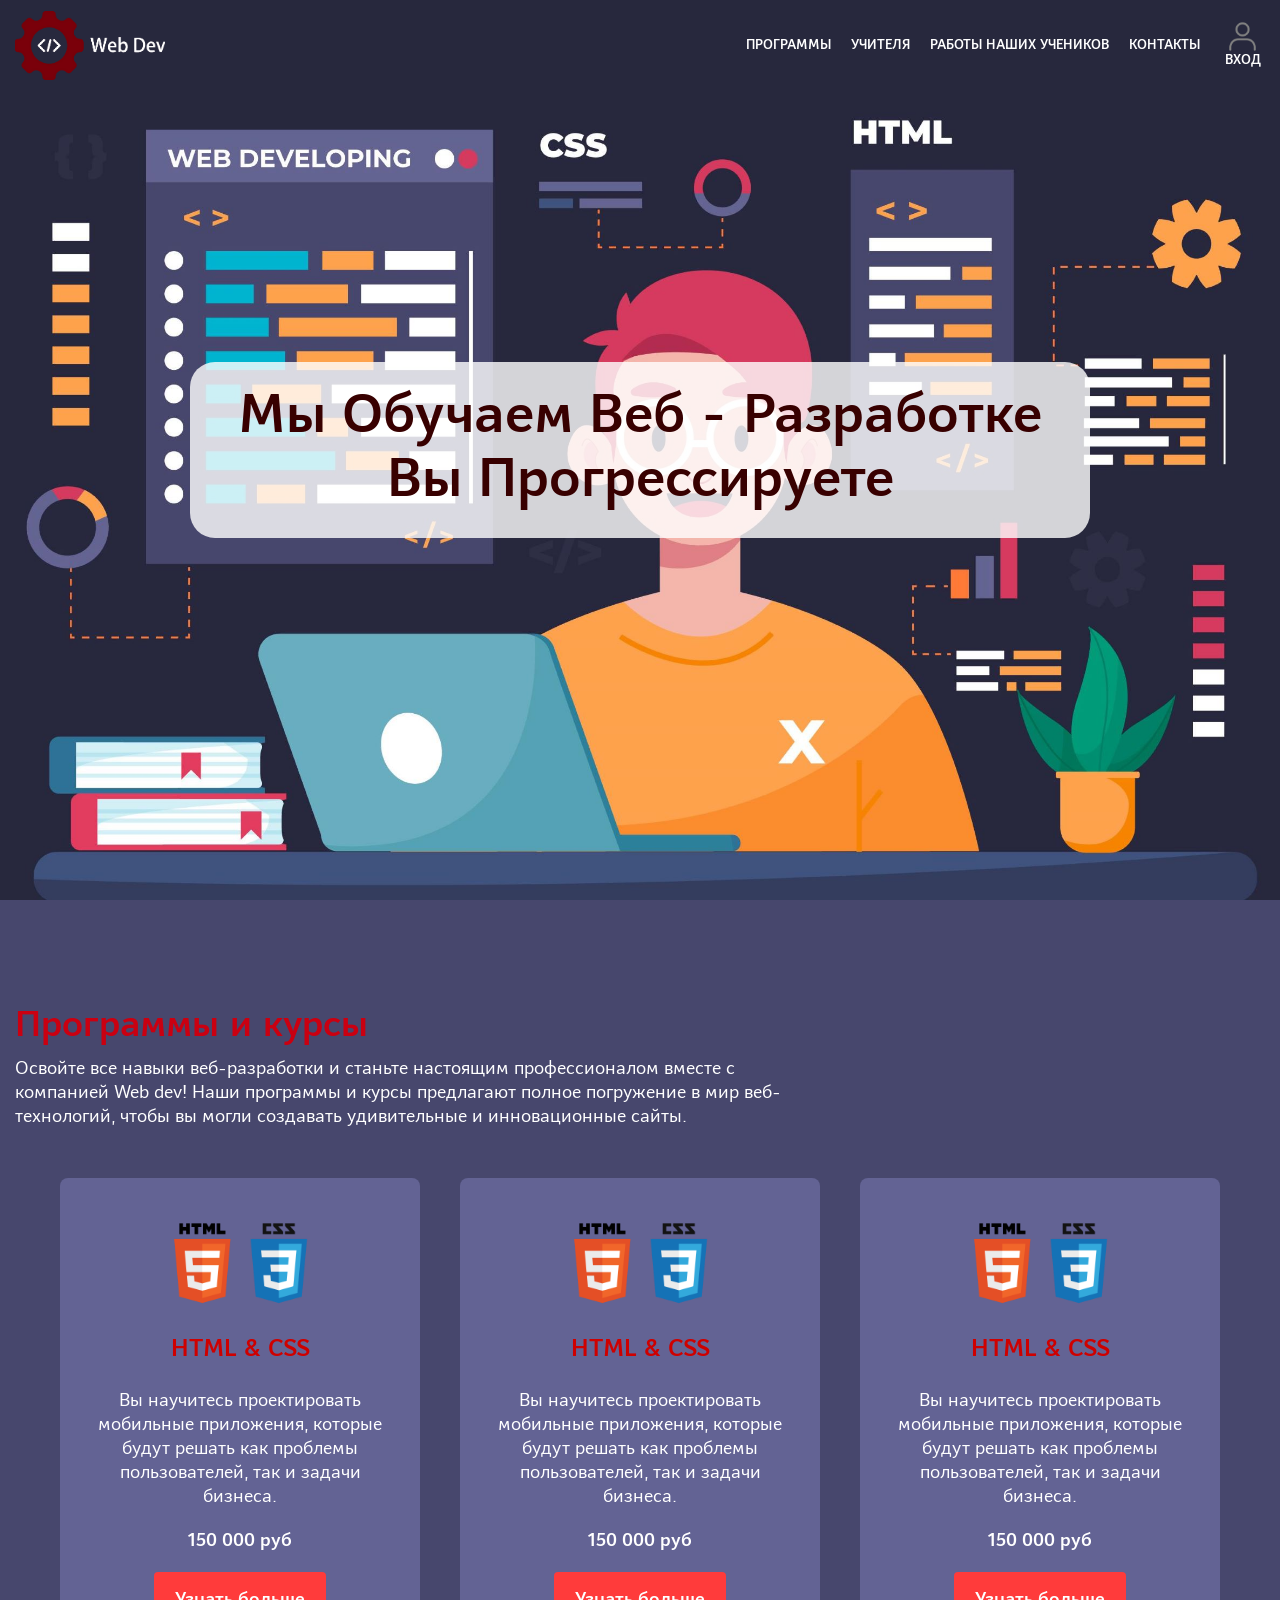
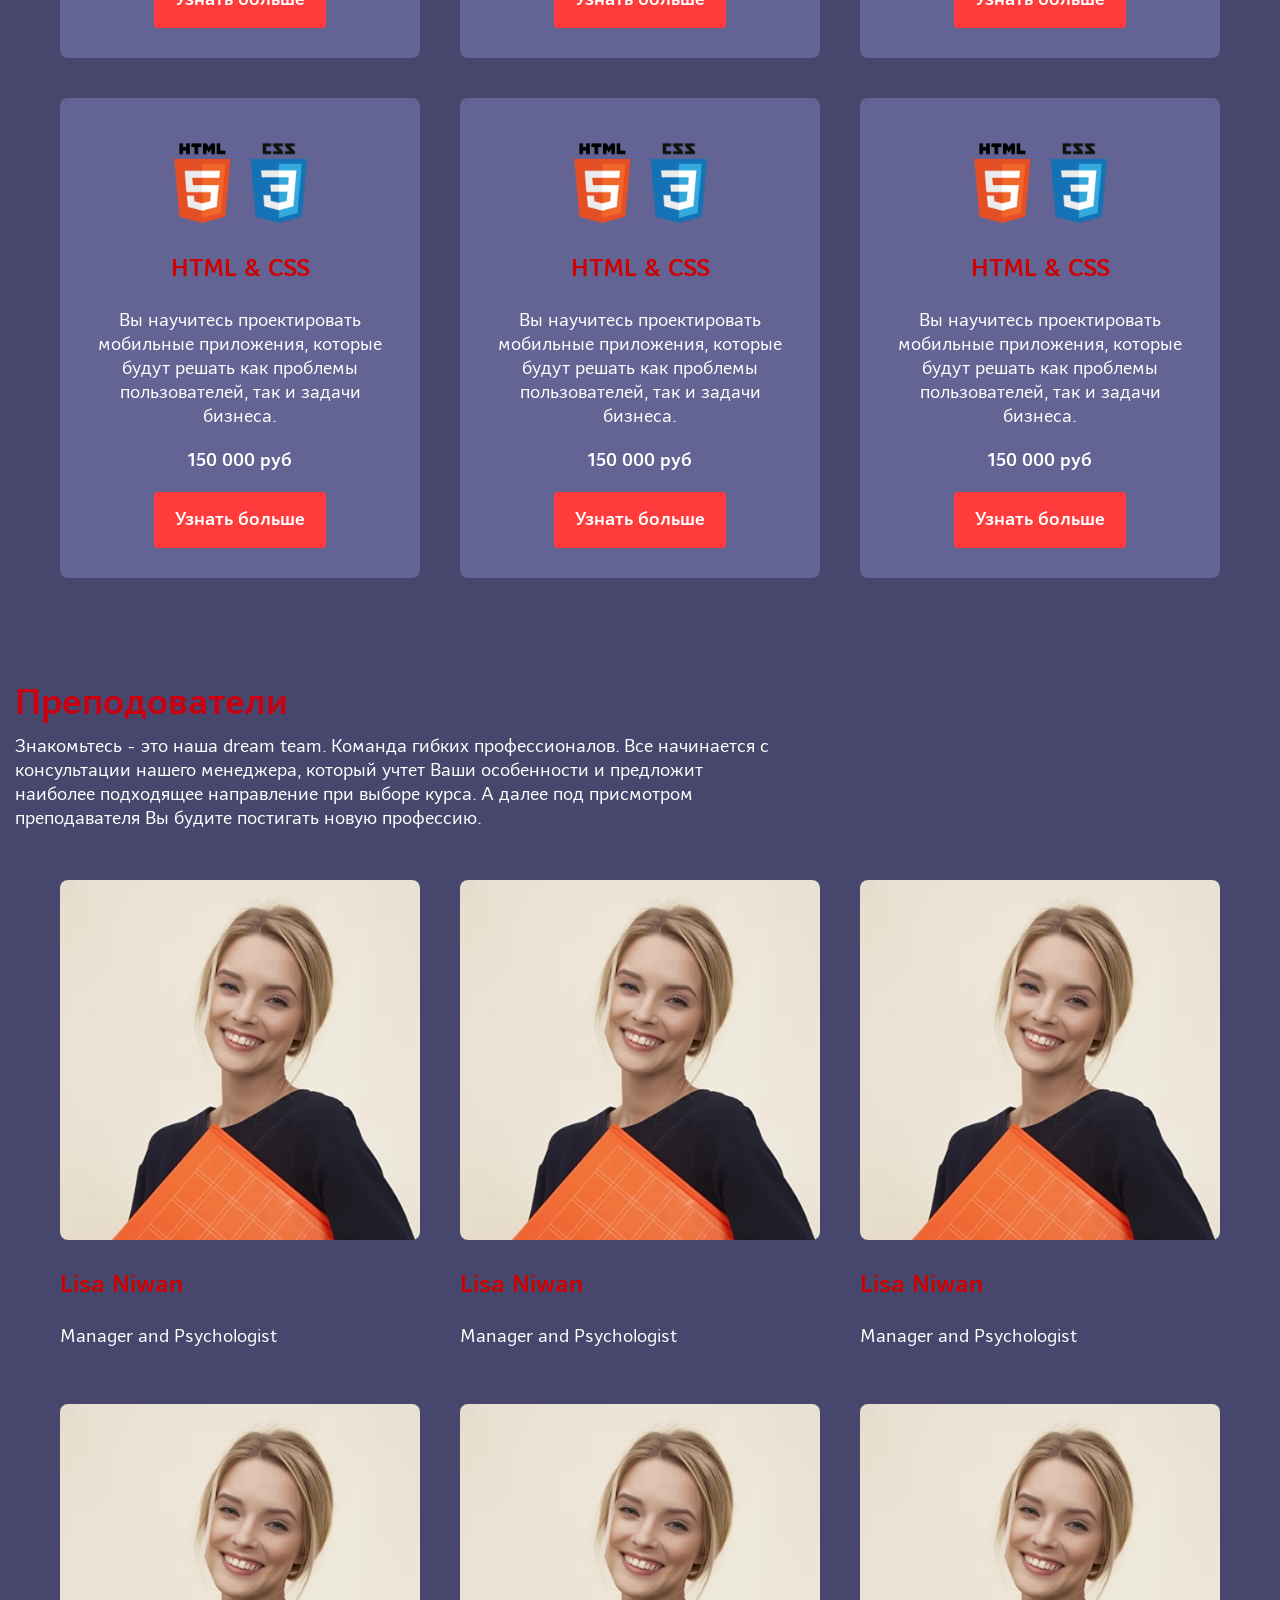
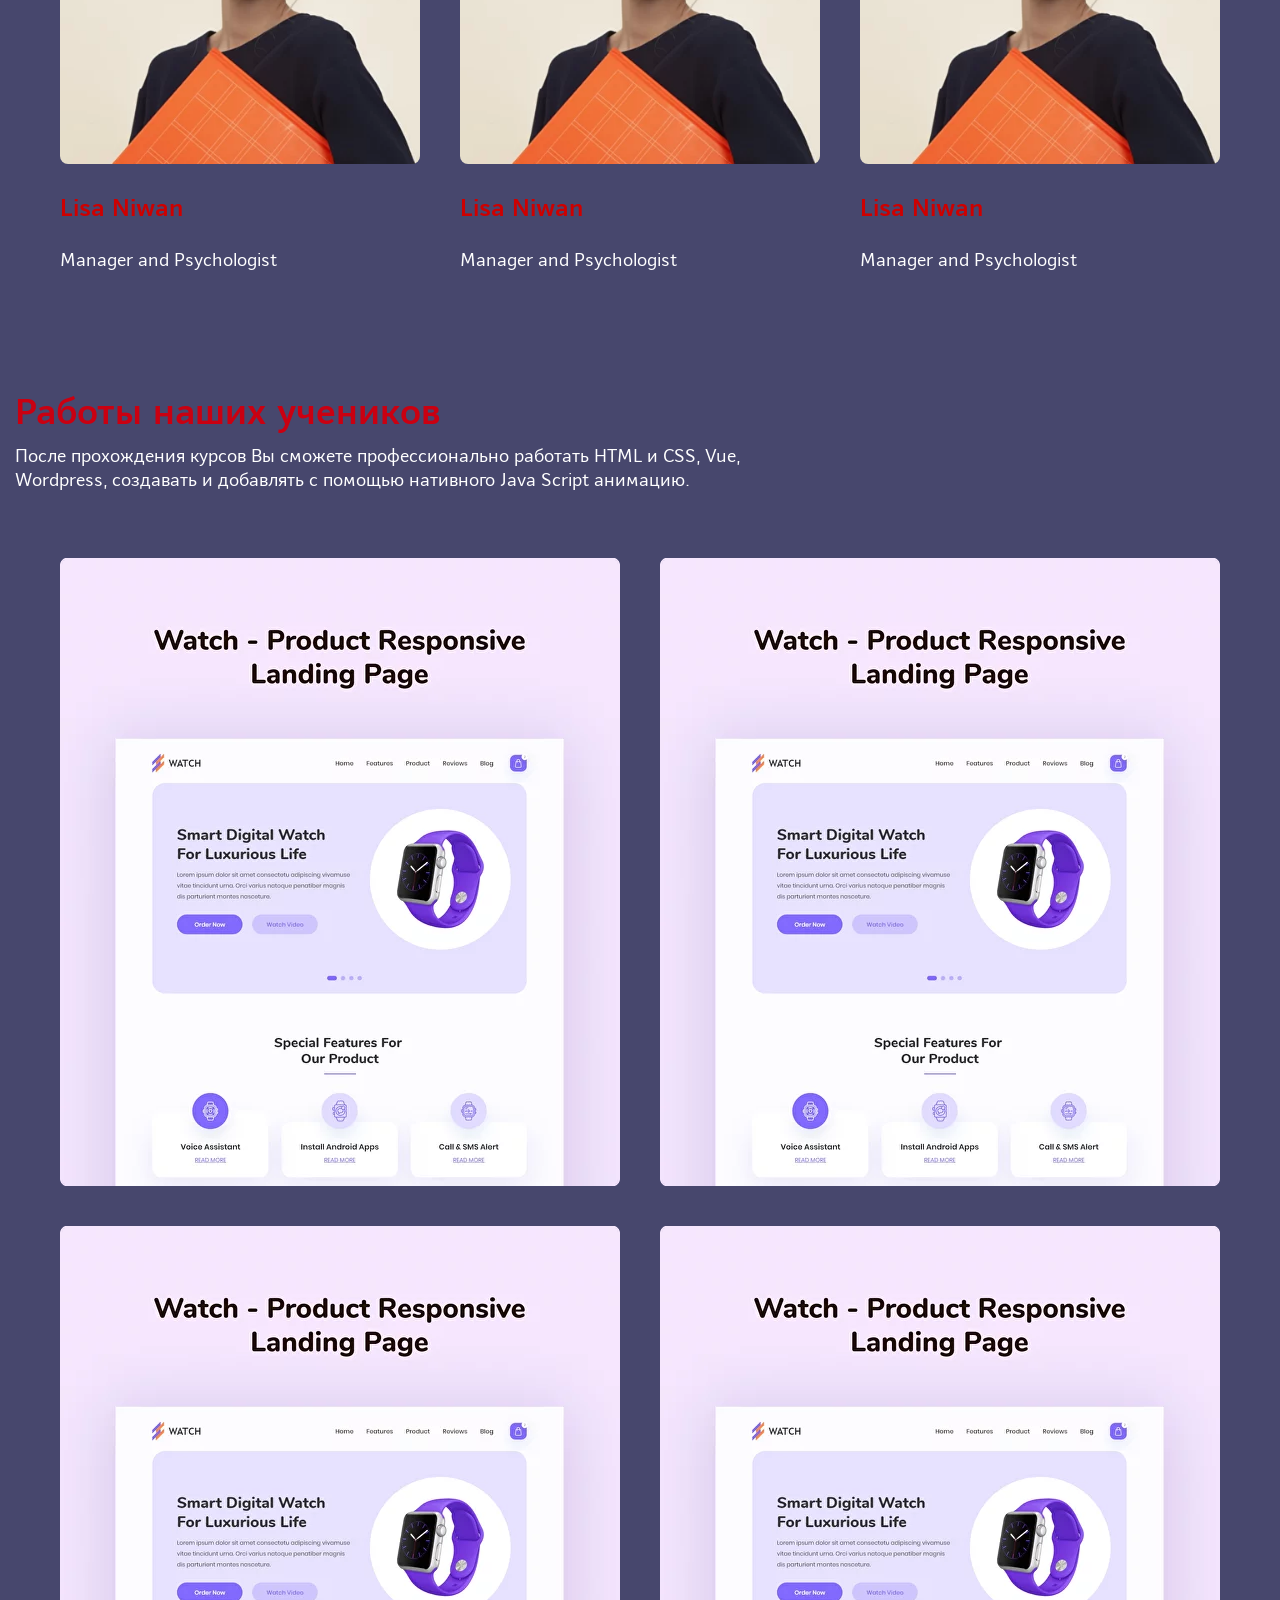
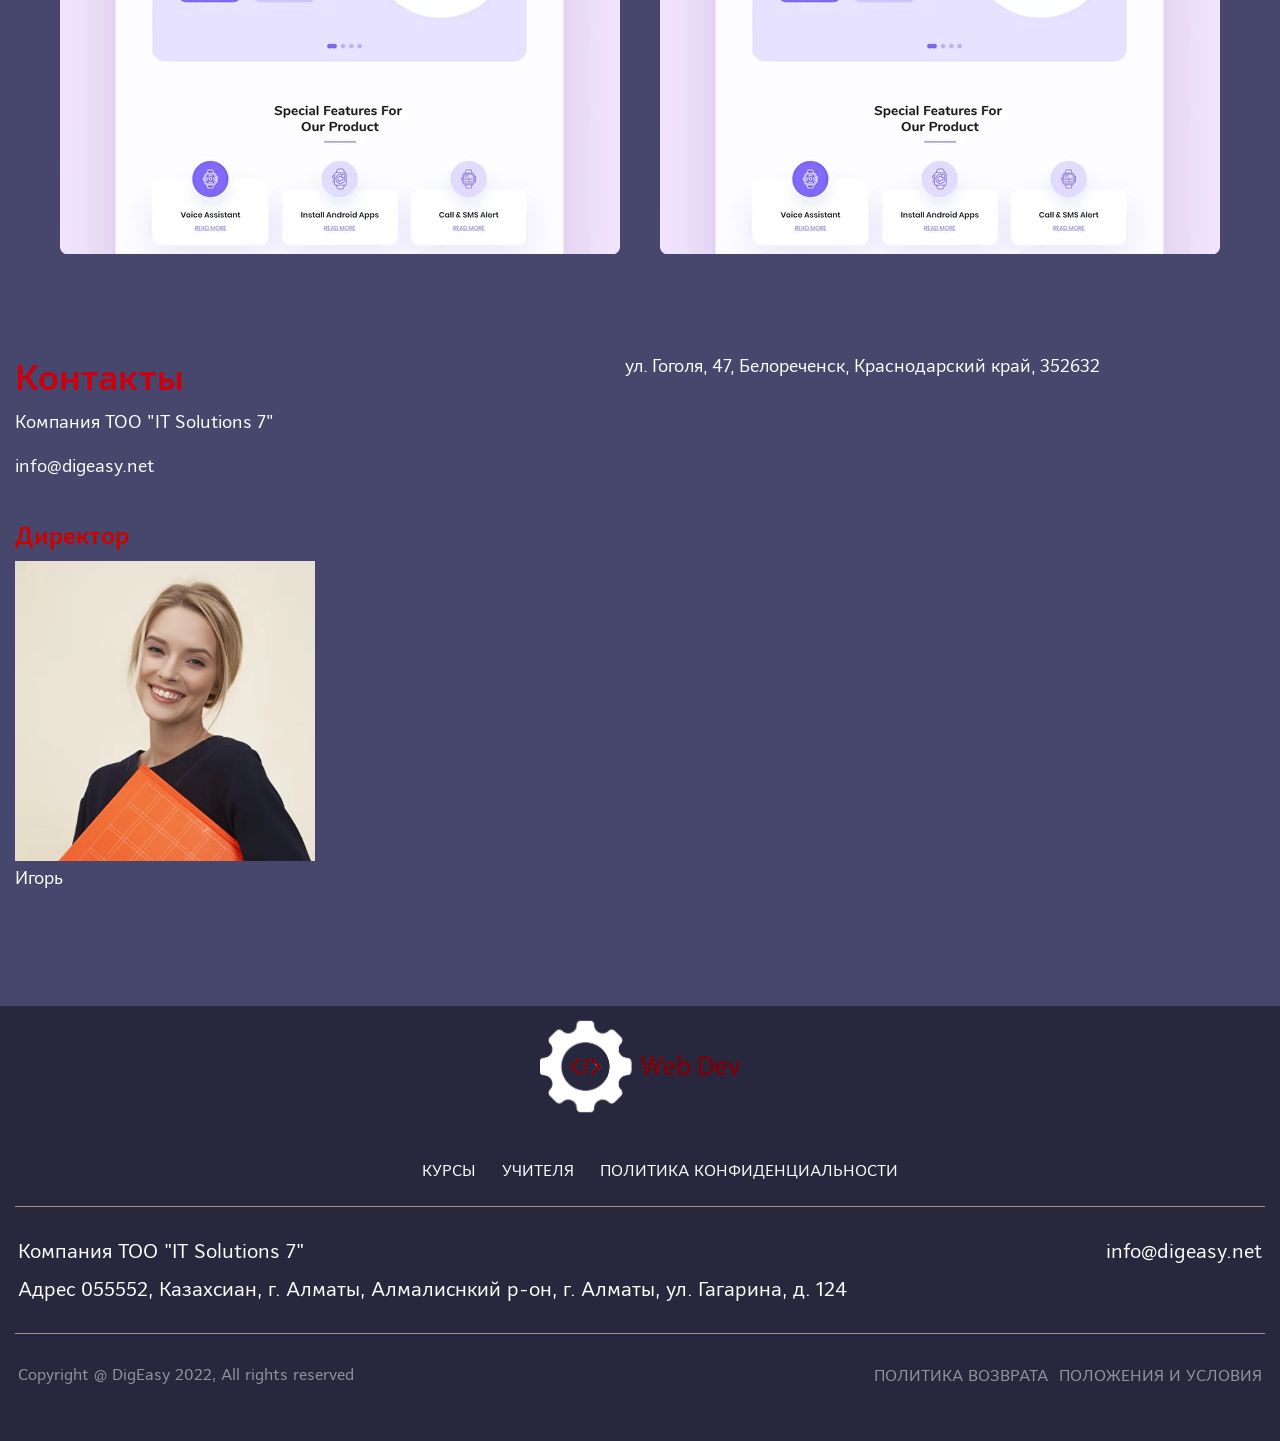
==== commit 18526bd2: "the layout is over" ====
--- a/app/index.html
+++ b/app/index.html
@@ -275,7 +275,11 @@
               <input type="password" class="forminput " id="modal-pass" name="modal-pass" placeholder="Пароль" required>
               <input type="password" class="forminput " id="modal-pass" name="modal-pass" placeholder="Повторите пароль"
                 required>
+              <input type="checkbox" class="form-checkbox" id="happy" name="happy" value="yes">
+              <label for="happy">Я принимаю <a href="user_agreement.html">соглашение сайта</a> об обработке персональных
+                данных.</label>
               <button class="button button_bg-o button_modal">Регистрация</button>
+
               <div class="response"></div>
               </p>
             </form>
--- a/app/css/app.min.css
+++ b/app/css/app.min.css
@@ -1 +1 @@
-@charset "UTF-8";@font-face{font-family:swiper-icons;src:url('data:application/font-woff;charset=utf-8;base64, [base64]//wADZ2x5ZgAAAywAAADMAAAD2MHtryVoZWFkAAABbAAAADAAAAA2E2+eoWhoZWEAAAGcAAAAHwAAACQC9gDzaG10eAAAAigAAAAZAAAArgJkABFsb2NhAAAC0AAAAFoAAABaFQAUGG1heHAAAAG8AAAAHwAAACAAcABAbmFtZQAAA/gAAAE5AAACXvFdBwlwb3N0AAAFNAAAAGIAAACE5s74hXjaY2BkYGAAYpf5Hu/j+W2+MnAzMYDAzaX6QjD6/4//Bxj5GA8AuRwMYGkAPywL13jaY2BkYGA88P8Agx4j+/8fQDYfA1AEBWgDAIB2BOoAeNpjYGRgYNBh4GdgYgABEMnIABJzYNADCQAACWgAsQB42mNgYfzCOIGBlYGB0YcxjYGBwR1Kf2WQZGhhYGBiYGVmgAFGBiQQkOaawtDAoMBQxXjg/wEGPcYDDA4wNUA2CCgwsAAAO4EL6gAAeNpj2M0gyAACqxgGNWBkZ2D4/wMA+xkDdgAAAHjaY2BgYGaAYBkGRgYQiAHyGMF8FgYHIM3DwMHABGQrMOgyWDLEM1T9/w8UBfEMgLzE////P/5//f/V/xv+r4eaAAeMbAxwIUYmIMHEgKYAYjUcsDAwsLKxc3BycfPw8jEQA/[base64]/uznmfPFBNODM2K7MTQ45YEAZqGP81AmGGcF3iPqOop0r1SPTaTbVkfUe4HXj97wYE+yNwWYxwWu4v1ugWHgo3S1XdZEVqWM7ET0cfnLGxWfkgR42o2PvWrDMBSFj/IHLaF0zKjRgdiVMwScNRAoWUoH78Y2icB/yIY09An6AH2Bdu/UB+yxopYshQiEvnvu0dURgDt8QeC8PDw7Fpji3fEA4z/PEJ6YOB5hKh4dj3EvXhxPqH/SKUY3rJ7srZ4FZnh1PMAtPhwP6fl2PMJMPDgeQ4rY8YT6Gzao0eAEA409DuggmTnFnOcSCiEiLMgxCiTI6Cq5DZUd3Qmp10vO0LaLTd2cjN4fOumlc7lUYbSQcZFkutRG7g6JKZKy0RmdLY680CDnEJ+UMkpFFe1RN7nxdVpXrC4aTtnaurOnYercZg2YVmLN/d/gczfEimrE/fs/bOuq29Zmn8tloORaXgZgGa78yO9/cnXm2BpaGvq25Dv9S4E9+5SIc9PqupJKhYFSSl47+Qcr1mYNAAAAeNptw0cKwkAAAMDZJA8Q7OUJvkLsPfZ6zFVERPy8qHh2YER+3i/BP83vIBLLySsoKimrqKqpa2hp6+jq6RsYGhmbmJqZSy0sraxtbO3sHRydnEMU4uR6yx7JJXveP7WrDycAAAAAAAH//wACeNpjYGRgYOABYhkgZgJCZgZNBkYGLQZtIJsFLMYAAAw3ALgAeNolizEKgDAQBCchRbC2sFER0YD6qVQiBCv/H9ezGI6Z5XBAw8CBK/m5iQQVauVbXLnOrMZv2oLdKFa8Pjuru2hJzGabmOSLzNMzvutpB3N42mNgZGBg4GKQYzBhYMxJLMlj4GBgAYow/P/PAJJhLM6sSoWKfWCAAwDAjgbRAAB42mNgYGBkAIIbCZo5IPrmUn0hGA0AO8EFTQAA');font-weight:400;font-style:normal}:root{--swiper-theme-color:#007aff}:host{position:relative;display:block;margin-left:auto;margin-right:auto;z-index:1}.swiper{margin-left:auto;margin-right:auto;position:relative;overflow:hidden;overflow:clip;list-style:none;padding:0;z-index:1;display:block}.swiper-vertical>.swiper-wrapper{flex-direction:column}.swiper-wrapper{position:relative;width:100%;height:100%;z-index:1;display:flex;transition-property:transform;transition-timing-function:var(--swiper-wrapper-transition-timing-function,initial);box-sizing:content-box}.swiper-android .swiper-slide,.swiper-ios .swiper-slide,.swiper-wrapper{transform:translate3d(0,0,0)}.swiper-horizontal{touch-action:pan-y}.swiper-vertical{touch-action:pan-x}.swiper-slide{flex-shrink:0;width:100%;height:100%;position:relative;transition-property:transform;display:block}.swiper-slide-invisible-blank{visibility:hidden}.swiper-autoheight,.swiper-autoheight .swiper-slide{height:auto}.swiper-autoheight .swiper-wrapper{align-items:flex-start;transition-property:transform,height}.swiper-backface-hidden .swiper-slide{transform:translateZ(0);-webkit-backface-visibility:hidden;backface-visibility:hidden}.swiper-3d.swiper-css-mode .swiper-wrapper{perspective:1200px}.swiper-3d .swiper-wrapper{transform-style:preserve-3d}.swiper-3d{perspective:1200px}.swiper-3d .swiper-cube-shadow,.swiper-3d .swiper-slide{transform-style:preserve-3d}.swiper-css-mode>.swiper-wrapper{overflow:auto;scrollbar-width:none;-ms-overflow-style:none}.swiper-css-mode>.swiper-wrapper::-webkit-scrollbar{display:none}.swiper-css-mode>.swiper-wrapper>.swiper-slide{scroll-snap-align:start start}.swiper-css-mode.swiper-horizontal>.swiper-wrapper{scroll-snap-type:x mandatory}.swiper-css-mode.swiper-vertical>.swiper-wrapper{scroll-snap-type:y mandatory}.swiper-css-mode.swiper-free-mode>.swiper-wrapper{scroll-snap-type:none}.swiper-css-mode.swiper-free-mode>.swiper-wrapper>.swiper-slide{scroll-snap-align:none}.swiper-css-mode.swiper-centered>.swiper-wrapper::before{content:'';flex-shrink:0;order:9999}.swiper-css-mode.swiper-centered>.swiper-wrapper>.swiper-slide{scroll-snap-align:center center;scroll-snap-stop:always}.swiper-css-mode.swiper-centered.swiper-horizontal>.swiper-wrapper>.swiper-slide:first-child{margin-inline-start:var(--swiper-centered-offset-before)}.swiper-css-mode.swiper-centered.swiper-horizontal>.swiper-wrapper::before{height:100%;min-height:1px;width:var(--swiper-centered-offset-after)}.swiper-css-mode.swiper-centered.swiper-vertical>.swiper-wrapper>.swiper-slide:first-child{margin-block-start:var(--swiper-centered-offset-before)}.swiper-css-mode.swiper-centered.swiper-vertical>.swiper-wrapper::before{width:100%;min-width:1px;height:var(--swiper-centered-offset-after)}.swiper-3d .swiper-slide-shadow,.swiper-3d .swiper-slide-shadow-bottom,.swiper-3d .swiper-slide-shadow-left,.swiper-3d .swiper-slide-shadow-right,.swiper-3d .swiper-slide-shadow-top{position:absolute;left:0;top:0;width:100%;height:100%;pointer-events:none;z-index:10}.swiper-3d .swiper-slide-shadow{background:rgba(0,0,0,.15)}.swiper-3d .swiper-slide-shadow-left{background-image:linear-gradient(to left,rgba(0,0,0,.5),rgba(0,0,0,0))}.swiper-3d .swiper-slide-shadow-right{background-image:linear-gradient(to right,rgba(0,0,0,.5),rgba(0,0,0,0))}.swiper-3d .swiper-slide-shadow-top{background-image:linear-gradient(to top,rgba(0,0,0,.5),rgba(0,0,0,0))}.swiper-3d .swiper-slide-shadow-bottom{background-image:linear-gradient(to bottom,rgba(0,0,0,.5),rgba(0,0,0,0))}.swiper-lazy-preloader{width:42px;height:42px;position:absolute;left:50%;top:50%;margin-left:-21px;margin-top:-21px;z-index:10;transform-origin:50%;box-sizing:border-box;border:4px solid var(--swiper-preloader-color,var(--swiper-theme-color));border-radius:50%;border-top-color:transparent}.swiper-watch-progress .swiper-slide-visible .swiper-lazy-preloader,.swiper:not(.swiper-watch-progress) .swiper-lazy-preloader{animation:swiper-preloader-spin 1s infinite linear}.swiper-lazy-preloader-white{--swiper-preloader-color:#fff}.swiper-lazy-preloader-black{--swiper-preloader-color:#000}@keyframes swiper-preloader-spin{0%{transform:rotate(0)}100%{transform:rotate(360deg)}}.swiper-virtual .swiper-slide{-webkit-backface-visibility:hidden;transform:translateZ(0)}.swiper-virtual.swiper-css-mode .swiper-wrapper::after{content:'';position:absolute;left:0;top:0;pointer-events:none}.swiper-virtual.swiper-css-mode.swiper-horizontal .swiper-wrapper::after{height:1px;width:var(--swiper-virtual-size)}.swiper-virtual.swiper-css-mode.swiper-vertical .swiper-wrapper::after{width:1px;height:var(--swiper-virtual-size)}:root{--swiper-navigation-size:44px}.swiper-button-next,.swiper-button-prev{position:absolute;top:var(--swiper-navigation-top-offset,50%);width:calc(var(--swiper-navigation-size)/ 44 * 27);height:var(--swiper-navigation-size);margin-top:calc(0px - (var(--swiper-navigation-size)/ 2));z-index:10;cursor:pointer;display:flex;align-items:center;justify-content:center;color:var(--swiper-navigation-color,var(--swiper-theme-color))}.swiper-button-next.swiper-button-disabled,.swiper-button-prev.swiper-button-disabled{opacity:.35;cursor:auto;pointer-events:none}.swiper-button-next.swiper-button-hidden,.swiper-button-prev.swiper-button-hidden{opacity:0;cursor:auto;pointer-events:none}.swiper-navigation-disabled .swiper-button-next,.swiper-navigation-disabled .swiper-button-prev{display:none!important}.swiper-button-next svg,.swiper-button-prev svg{width:100%;height:100%;object-fit:contain;transform-origin:center}.swiper-rtl .swiper-button-next svg,.swiper-rtl .swiper-button-prev svg{transform:rotate(180deg)}.swiper-button-prev,.swiper-rtl .swiper-button-next{left:var(--swiper-navigation-sides-offset,10px);right:auto}.swiper-button-next,.swiper-rtl .swiper-button-prev{right:var(--swiper-navigation-sides-offset,10px);left:auto}.swiper-button-lock{display:none}.swiper-button-next:after,.swiper-button-prev:after{font-family:swiper-icons;font-size:var(--swiper-navigation-size);text-transform:none!important;letter-spacing:0;font-variant:initial;line-height:1}.swiper-button-prev:after,.swiper-rtl .swiper-button-next:after{content:'prev'}.swiper-button-next,.swiper-rtl .swiper-button-prev{right:var(--swiper-navigation-sides-offset,10px);left:auto}.swiper-button-next:after,.swiper-rtl .swiper-button-prev:after{content:'next'}.swiper-pagination{position:absolute;text-align:center;transition:.3s opacity;transform:translate3d(0,0,0);z-index:10}.swiper-pagination.swiper-pagination-hidden{opacity:0}.swiper-pagination-disabled>.swiper-pagination,.swiper-pagination.swiper-pagination-disabled{display:none!important}.swiper-horizontal>.swiper-pagination-bullets,.swiper-pagination-bullets.swiper-pagination-horizontal,.swiper-pagination-custom,.swiper-pagination-fraction{bottom:var(--swiper-pagination-bottom,8px);top:var(--swiper-pagination-top,auto);left:0;width:100%}.swiper-pagination-bullets-dynamic{overflow:hidden;font-size:0}.swiper-pagination-bullets-dynamic .swiper-pagination-bullet{transform:scale(.33);position:relative}.swiper-pagination-bullets-dynamic .swiper-pagination-bullet-active{transform:scale(1)}.swiper-pagination-bullets-dynamic .swiper-pagination-bullet-active-main{transform:scale(1)}.swiper-pagination-bullets-dynamic .swiper-pagination-bullet-active-prev{transform:scale(.66)}.swiper-pagination-bullets-dynamic .swiper-pagination-bullet-active-prev-prev{transform:scale(.33)}.swiper-pagination-bullets-dynamic .swiper-pagination-bullet-active-next{transform:scale(.66)}.swiper-pagination-bullets-dynamic .swiper-pagination-bullet-active-next-next{transform:scale(.33)}.swiper-pagination-bullet{width:var(--swiper-pagination-bullet-width,var(--swiper-pagination-bullet-size,8px));height:var(--swiper-pagination-bullet-height,var(--swiper-pagination-bullet-size,8px));display:inline-block;border-radius:var(--swiper-pagination-bullet-border-radius,50%);background:var(--swiper-pagination-bullet-inactive-color,#000);opacity:var(--swiper-pagination-bullet-inactive-opacity,.2)}button.swiper-pagination-bullet{border:none;margin:0;padding:0;box-shadow:none;-webkit-appearance:none;appearance:none}.swiper-pagination-clickable .swiper-pagination-bullet{cursor:pointer}.swiper-pagination-bullet:only-child{display:none!important}.swiper-pagination-bullet-active{opacity:var(--swiper-pagination-bullet-opacity,1);background:var(--swiper-pagination-color,var(--swiper-theme-color))}.swiper-pagination-vertical.swiper-pagination-bullets,.swiper-vertical>.swiper-pagination-bullets{right:var(--swiper-pagination-right,8px);left:var(--swiper-pagination-left,auto);top:50%;transform:translate3d(0,-50%,0)}.swiper-pagination-vertical.swiper-pagination-bullets .swiper-pagination-bullet,.swiper-vertical>.swiper-pagination-bullets .swiper-pagination-bullet{margin:var(--swiper-pagination-bullet-vertical-gap,6px) 0;display:block}.swiper-pagination-vertical.swiper-pagination-bullets.swiper-pagination-bullets-dynamic,.swiper-vertical>.swiper-pagination-bullets.swiper-pagination-bullets-dynamic{top:50%;transform:translateY(-50%);width:8px}.swiper-pagination-vertical.swiper-pagination-bullets.swiper-pagination-bullets-dynamic .swiper-pagination-bullet,.swiper-vertical>.swiper-pagination-bullets.swiper-pagination-bullets-dynamic .swiper-pagination-bullet{display:inline-block;transition:.2s transform,.2s top}.swiper-horizontal>.swiper-pagination-bullets .swiper-pagination-bullet,.swiper-pagination-horizontal.swiper-pagination-bullets .swiper-pagination-bullet{margin:0 var(--swiper-pagination-bullet-horizontal-gap,4px)}.swiper-horizontal>.swiper-pagination-bullets.swiper-pagination-bullets-dynamic,.swiper-pagination-horizontal.swiper-pagination-bullets.swiper-pagination-bullets-dynamic{left:50%;transform:translateX(-50%);white-space:nowrap}.swiper-horizontal>.swiper-pagination-bullets.swiper-pagination-bullets-dynamic .swiper-pagination-bullet,.swiper-pagination-horizontal.swiper-pagination-bullets.swiper-pagination-bullets-dynamic .swiper-pagination-bullet{transition:.2s transform,.2s left}.swiper-horizontal.swiper-rtl>.swiper-pagination-bullets-dynamic .swiper-pagination-bullet{transition:.2s transform,.2s right}.swiper-pagination-fraction{color:var(--swiper-pagination-fraction-color,inherit)}.swiper-pagination-progressbar{background:var(--swiper-pagination-progressbar-bg-color,rgba(0,0,0,.25));position:absolute}.swiper-pagination-progressbar .swiper-pagination-progressbar-fill{background:var(--swiper-pagination-color,var(--swiper-theme-color));position:absolute;left:0;top:0;width:100%;height:100%;transform:scale(0);transform-origin:left top}.swiper-rtl .swiper-pagination-progressbar .swiper-pagination-progressbar-fill{transform-origin:right top}.swiper-horizontal>.swiper-pagination-progressbar,.swiper-pagination-progressbar.swiper-pagination-horizontal,.swiper-pagination-progressbar.swiper-pagination-vertical.swiper-pagination-progressbar-opposite,.swiper-vertical>.swiper-pagination-progressbar.swiper-pagination-progressbar-opposite{width:100%;height:var(--swiper-pagination-progressbar-size,4px);left:0;top:0}.swiper-horizontal>.swiper-pagination-progressbar.swiper-pagination-progressbar-opposite,.swiper-pagination-progressbar.swiper-pagination-horizontal.swiper-pagination-progressbar-opposite,.swiper-pagination-progressbar.swiper-pagination-vertical,.swiper-vertical>.swiper-pagination-progressbar{width:var(--swiper-pagination-progressbar-size,4px);height:100%;left:0;top:0}.swiper-pagination-lock{display:none}.swiper-scrollbar{border-radius:var(--swiper-scrollbar-border-radius,10px);position:relative;-ms-touch-action:none;background:var(--swiper-scrollbar-bg-color,rgba(0,0,0,.1))}.swiper-scrollbar-disabled>.swiper-scrollbar,.swiper-scrollbar.swiper-scrollbar-disabled{display:none!important}.swiper-horizontal>.swiper-scrollbar,.swiper-scrollbar.swiper-scrollbar-horizontal{position:absolute;left:var(--swiper-scrollbar-sides-offset,1%);bottom:var(--swiper-scrollbar-bottom,4px);top:var(--swiper-scrollbar-top,auto);z-index:50;height:var(--swiper-scrollbar-size,4px);width:calc(100% - 2 * var(--swiper-scrollbar-sides-offset,1%))}.swiper-scrollbar.swiper-scrollbar-vertical,.swiper-vertical>.swiper-scrollbar{position:absolute;left:var(--swiper-scrollbar-left,auto);right:var(--swiper-scrollbar-right,4px);top:var(--swiper-scrollbar-sides-offset,1%);z-index:50;width:var(--swiper-scrollbar-size,4px);height:calc(100% - 2 * var(--swiper-scrollbar-sides-offset,1%))}.swiper-scrollbar-drag{height:100%;width:100%;position:relative;background:var(--swiper-scrollbar-drag-bg-color,rgba(0,0,0,.5));border-radius:var(--swiper-scrollbar-border-radius,10px);left:0;top:0}.swiper-scrollbar-cursor-drag{cursor:move}.swiper-scrollbar-lock{display:none}.swiper-zoom-container{width:100%;height:100%;display:flex;justify-content:center;align-items:center;text-align:center}.swiper-zoom-container>canvas,.swiper-zoom-container>img,.swiper-zoom-container>svg{max-width:100%;max-height:100%;object-fit:contain}.swiper-slide-zoomed{cursor:move;touch-action:none}.swiper .swiper-notification{position:absolute;left:0;top:0;pointer-events:none;opacity:0;z-index:-1000}.swiper-free-mode>.swiper-wrapper{transition-timing-function:ease-out;margin:0 auto}.swiper-grid>.swiper-wrapper{flex-wrap:wrap}.swiper-grid-column>.swiper-wrapper{flex-wrap:wrap;flex-direction:column}.swiper-fade.swiper-free-mode .swiper-slide{transition-timing-function:ease-out}.swiper-fade .swiper-slide{pointer-events:none;transition-property:opacity}.swiper-fade .swiper-slide .swiper-slide{pointer-events:none}.swiper-fade .swiper-slide-active,.swiper-fade .swiper-slide-active .swiper-slide-active{pointer-events:auto}.swiper-cube{overflow:visible}.swiper-cube .swiper-slide{pointer-events:none;-webkit-backface-visibility:hidden;backface-visibility:hidden;z-index:1;visibility:hidden;transform-origin:0 0;width:100%;height:100%}.swiper-cube .swiper-slide .swiper-slide{pointer-events:none}.swiper-cube.swiper-rtl .swiper-slide{transform-origin:100% 0}.swiper-cube .swiper-slide-active,.swiper-cube .swiper-slide-active .swiper-slide-active{pointer-events:auto}.swiper-cube .swiper-slide-active,.swiper-cube .swiper-slide-next,.swiper-cube .swiper-slide-prev{pointer-events:auto;visibility:visible}.swiper-cube .swiper-cube-shadow{position:absolute;left:0;bottom:0;width:100%;height:100%;opacity:.6;z-index:0}.swiper-cube .swiper-cube-shadow:before{content:'';background:#000;position:absolute;left:0;top:0;bottom:0;right:0;filter:blur(50px)}.swiper-cube .swiper-slide-next+.swiper-slide{pointer-events:auto;visibility:visible}.swiper-cube .swiper-slide-shadow-cube.swiper-slide-shadow-bottom,.swiper-cube .swiper-slide-shadow-cube.swiper-slide-shadow-left,.swiper-cube .swiper-slide-shadow-cube.swiper-slide-shadow-right,.swiper-cube .swiper-slide-shadow-cube.swiper-slide-shadow-top{z-index:0;-webkit-backface-visibility:hidden;backface-visibility:hidden}.swiper-flip{overflow:visible}.swiper-flip .swiper-slide{pointer-events:none;-webkit-backface-visibility:hidden;backface-visibility:hidden;z-index:1}.swiper-flip .swiper-slide .swiper-slide{pointer-events:none}.swiper-flip .swiper-slide-active,.swiper-flip .swiper-slide-active .swiper-slide-active{pointer-events:auto}.swiper-flip .swiper-slide-shadow-flip.swiper-slide-shadow-bottom,.swiper-flip .swiper-slide-shadow-flip.swiper-slide-shadow-left,.swiper-flip .swiper-slide-shadow-flip.swiper-slide-shadow-right,.swiper-flip .swiper-slide-shadow-flip.swiper-slide-shadow-top{z-index:0;-webkit-backface-visibility:hidden;backface-visibility:hidden}.swiper-creative .swiper-slide{-webkit-backface-visibility:hidden;backface-visibility:hidden;overflow:hidden;transition-property:transform,opacity,height}.swiper-cards{overflow:visible}.swiper-cards .swiper-slide{transform-origin:center bottom;-webkit-backface-visibility:hidden;backface-visibility:hidden;overflow:hidden}.lg-sub-html,.lg-toolbar{background-color:rgba(0,0,0,.45)}#lg-counter,.lg-outer .lg-video-cont{vertical-align:middle;display:inline-block}@font-face{font-family:lg;src:url(../libs/lightgallery/fonts/lg.eot?n1z373);src:url(../libs/lightgallery/fonts/lg.eot?#iefixn1z373) format("embedded-opentype"),url(../libs/lightgallery/fonts/lg.woff?n1z373) format("woff"),url(../libs/lightgallery/fonts/lg.ttf?n1z373) format("truetype"),url(../libs/lightgallery/fonts/lg.svg?n1z373#lg) format("svg");font-weight:400;font-style:normal}.lg-icon{font-family:lg;speak:none;font-style:normal;font-weight:400;font-variant:normal;text-transform:none;line-height:1;-webkit-font-smoothing:antialiased;-moz-osx-font-smoothing:grayscale}.lg-actions .lg-next,.lg-actions .lg-prev{background-color:rgba(0,0,0,.45);border-radius:2px;color:#999;cursor:pointer;display:block;font-size:22px;margin-top:-10px;padding:8px 10px 9px;position:absolute;top:50%;z-index:1080}.lg-actions .lg-next.disabled,.lg-actions .lg-prev.disabled{pointer-events:none;opacity:.5}.lg-actions .lg-next:hover,.lg-actions .lg-prev:hover{color:#fff}.lg-actions .lg-next{right:20px}.lg-actions .lg-next:before{content:"\e095"}.lg-actions .lg-prev{left:20px}.lg-actions .lg-prev:after{content:"\e094"}@-webkit-keyframes lg-right-end{0%,100%{left:0}50%{left:-30px}}@-moz-keyframes lg-right-end{0%,100%{left:0}50%{left:-30px}}@-ms-keyframes lg-right-end{0%,100%{left:0}50%{left:-30px}}@keyframes lg-right-end{0%,100%{left:0}50%{left:-30px}}@-webkit-keyframes lg-left-end{0%,100%{left:0}50%{left:30px}}@-moz-keyframes lg-left-end{0%,100%{left:0}50%{left:30px}}@-ms-keyframes lg-left-end{0%,100%{left:0}50%{left:30px}}@keyframes lg-left-end{0%,100%{left:0}50%{left:30px}}.lg-outer.lg-right-end .lg-object{-webkit-animation:lg-right-end .3s;-o-animation:lg-right-end .3s;animation:lg-right-end .3s;position:relative}.lg-outer.lg-left-end .lg-object{-webkit-animation:lg-left-end .3s;-o-animation:lg-left-end .3s;animation:lg-left-end .3s;position:relative}.lg-toolbar{z-index:1082;left:0;position:absolute;top:0;width:100%}.lg-toolbar .lg-icon{background:0 0;border:none;color:#999;cursor:pointer;float:right;font-size:24px;height:47px;line-height:27px;padding:10px 0;text-align:center;width:50px;text-decoration:none!important;outline:0;-webkit-transition:color .2s linear;-o-transition:color .2s linear;transition:color .2s linear}.lg-toolbar .lg-icon:hover{color:#fff}.lg-toolbar .lg-close:after{content:"\e070"}.lg-toolbar .lg-download:after{content:"\e0f2"}.lg-sub-html{bottom:0;color:#eee;font-size:16px;left:0;padding:10px 40px;position:fixed;right:0;text-align:center;z-index:1080}.lg-sub-html h4{margin:0;font-size:13px;font-weight:700}.lg-sub-html p{font-size:12px;margin:5px 0 0}#lg-counter{color:#999;font-size:16px;padding-left:20px;padding-top:12px}.lg-next,.lg-prev,.lg-toolbar{opacity:1;-webkit-transition:-webkit-transform .35s cubic-bezier(0,0,.25,1) 0s,opacity .35s cubic-bezier(0,0,.25,1) 0s,color .2s linear;-moz-transition:-moz-transform .35s cubic-bezier(0,0,.25,1) 0s,opacity .35s cubic-bezier(0,0,.25,1) 0s,color .2s linear;-o-transition:-o-transform .35s cubic-bezier(0,0,.25,1) 0s,opacity .35s cubic-bezier(0,0,.25,1) 0s,color .2s linear;transition:transform .35s cubic-bezier(0,0,.25,1) 0s,opacity .35s cubic-bezier(0,0,.25,1) 0s,color .2s linear}.lg-hide-items .lg-prev{opacity:0;-webkit-transform:translate3d(-10px,0,0);transform:translate3d(-10px,0,0)}.lg-hide-items .lg-next{opacity:0;-webkit-transform:translate3d(10px,0,0);transform:translate3d(10px,0,0)}.lg-hide-items .lg-toolbar{opacity:0;-webkit-transform:translate3d(0,-10px,0);transform:translate3d(0,-10px,0)}body:not(.lg-from-hash) .lg-outer.lg-start-zoom .lg-object{-webkit-transform:scale3d(.5,.5,.5);transform:scale3d(.5,.5,.5);opacity:0;-webkit-transition:-webkit-transform 250ms cubic-bezier(0,0,.25,1) 0s,opacity 250ms cubic-bezier(0,0,.25,1)!important;-moz-transition:-moz-transform 250ms cubic-bezier(0,0,.25,1) 0s,opacity 250ms cubic-bezier(0,0,.25,1)!important;-o-transition:-o-transform 250ms cubic-bezier(0,0,.25,1) 0s,opacity 250ms cubic-bezier(0,0,.25,1)!important;transition:transform 250ms cubic-bezier(0,0,.25,1) 0s,opacity 250ms cubic-bezier(0,0,.25,1)!important;-webkit-transform-origin:50% 50%;-moz-transform-origin:50% 50%;-ms-transform-origin:50% 50%;transform-origin:50% 50%}body:not(.lg-from-hash) .lg-outer.lg-start-zoom .lg-item.lg-complete .lg-object{-webkit-transform:scale3d(1,1,1);transform:scale3d(1,1,1);opacity:1}.lg-outer .lg-thumb-outer{background-color:#0d0a0a;bottom:0;position:absolute;width:100%;z-index:1080;max-height:350px;-webkit-transform:translate3d(0,100%,0);transform:translate3d(0,100%,0);-webkit-transition:-webkit-transform .25s cubic-bezier(0,0,.25,1) 0s;-moz-transition:-moz-transform .25s cubic-bezier(0,0,.25,1) 0s;-o-transition:-o-transform .25s cubic-bezier(0,0,.25,1) 0s;transition:transform .25s cubic-bezier(0,0,.25,1) 0s}.lg-outer .lg-thumb-outer.lg-grab .lg-thumb-item{cursor:-webkit-grab;cursor:-moz-grab;cursor:-o-grab;cursor:-ms-grab;cursor:grab}.lg-outer .lg-thumb-outer.lg-grabbing .lg-thumb-item{cursor:move;cursor:-webkit-grabbing;cursor:-moz-grabbing;cursor:-o-grabbing;cursor:-ms-grabbing;cursor:grabbing}.lg-outer .lg-thumb-outer.lg-dragging .lg-thumb{-webkit-transition-duration:0s!important;transition-duration:0s!important}.lg-outer.lg-thumb-open .lg-thumb-outer{-webkit-transform:translate3d(0,0,0);transform:translate3d(0,0,0)}.lg-outer .lg-thumb{padding:10px 0;height:100%;margin-bottom:-5px}.lg-outer .lg-thumb-item{cursor:pointer;float:left;overflow:hidden;height:100%;border:2px solid #fff;border-radius:4px;margin-bottom:5px}@media (min-width:1025px){.lg-outer .lg-thumb-item{-webkit-transition:border-color .25s ease;-o-transition:border-color .25s ease;transition:border-color .25s ease}}.lg-outer .lg-thumb-item.active,.lg-outer .lg-thumb-item:hover{border-color:#a90707}.lg-outer .lg-thumb-item img{width:100%;height:100%;object-fit:cover}.lg-outer.lg-has-thumb .lg-item{padding-bottom:120px}.lg-outer.lg-can-toggle .lg-item{padding-bottom:0}.lg-outer.lg-pull-caption-up .lg-sub-html{-webkit-transition:bottom .25s ease;-o-transition:bottom .25s ease;transition:bottom .25s ease}.lg-outer.lg-pull-caption-up.lg-thumb-open .lg-sub-html{bottom:100px}.lg-outer .lg-toggle-thumb{background-color:#0d0a0a;border-radius:2px 2px 0 0;color:#999;cursor:pointer;font-size:24px;height:39px;line-height:27px;padding:5px 0;position:absolute;right:20px;text-align:center;top:-39px;width:50px}.lg-outer .lg-toggle-thumb:hover,.lg-outer.lg-dropdown-active #lg-share{color:#fff}.lg-outer .lg-toggle-thumb:after{content:"\e1ff"}.lg-outer .lg-video-cont{max-width:1140px;max-height:100%;width:100%;padding:0 5px}.lg-outer .lg-video{width:100%;height:0;padding-bottom:56.25%;overflow:hidden;position:relative}.lg-outer .lg-video .lg-object{display:inline-block;position:absolute;top:0;left:0;width:100%!important;height:100%!important}.lg-outer .lg-video .lg-video-play{width:84px;height:59px;position:absolute;left:50%;top:50%;margin-left:-42px;margin-top:-30px;z-index:1080;cursor:pointer}.lg-outer .lg-has-vimeo .lg-video-play{background:url(../libs/lightgallery/img/vimeo-play.png) no-repeat}.lg-outer .lg-has-vimeo:hover .lg-video-play{background:url(../libs/lightgallery/img/vimeo-play.png) 0 -58px no-repeat}.lg-outer .lg-has-html5 .lg-video-play{background:url(../libs/lightgallery/img/video-play.png) no-repeat;height:64px;margin-left:-32px;margin-top:-32px;width:64px;opacity:.8}.lg-outer .lg-has-html5:hover .lg-video-play{opacity:1}.lg-outer .lg-has-youtube .lg-video-play{background:url(../libs/lightgallery/img/youtube-play.png) no-repeat}.lg-outer .lg-has-youtube:hover .lg-video-play{background:url(../libs/lightgallery/img/youtube-play.png) 0 -60px no-repeat}.lg-outer .lg-video-object{width:100%!important;height:100%!important;position:absolute;top:0;left:0}.lg-outer .lg-has-video .lg-video-object{visibility:hidden}.lg-outer .lg-has-video.lg-video-playing .lg-object,.lg-outer .lg-has-video.lg-video-playing .lg-video-play{display:none}.lg-outer .lg-has-video.lg-video-playing .lg-video-object{visibility:visible}.lg-progress-bar{background-color:#333;height:5px;left:0;position:absolute;top:0;width:100%;z-index:1083;opacity:0;-webkit-transition:opacity 80ms ease 0s;-moz-transition:opacity 80ms ease 0s;-o-transition:opacity 80ms ease 0s;transition:opacity 80ms ease 0s}.lg-progress-bar .lg-progress{background-color:#a90707;height:5px;width:0}.lg-progress-bar.lg-start .lg-progress{width:100%}.lg-show-autoplay .lg-progress-bar{opacity:1}.lg-autoplay-button:after{content:"\e01d"}.lg-show-autoplay .lg-autoplay-button:after{content:"\e01a"}.lg-outer.lg-css3.lg-zoom-dragging .lg-item.lg-complete.lg-zoomable .lg-image,.lg-outer.lg-css3.lg-zoom-dragging .lg-item.lg-complete.lg-zoomable .lg-img-wrap{-webkit-transition-duration:0s;transition-duration:0s}.lg-outer.lg-use-transition-for-zoom .lg-item.lg-complete.lg-zoomable .lg-img-wrap{-webkit-transition:-webkit-transform .3s cubic-bezier(0,0,.25,1) 0s;-moz-transition:-moz-transform .3s cubic-bezier(0,0,.25,1) 0s;-o-transition:-o-transform .3s cubic-bezier(0,0,.25,1) 0s;transition:transform .3s cubic-bezier(0,0,.25,1) 0s}.lg-outer.lg-use-left-for-zoom .lg-item.lg-complete.lg-zoomable .lg-img-wrap{-webkit-transition:left .3s cubic-bezier(0,0,.25,1) 0s,top .3s cubic-bezier(0,0,.25,1) 0s;-moz-transition:left .3s cubic-bezier(0,0,.25,1) 0s,top .3s cubic-bezier(0,0,.25,1) 0s;-o-transition:left .3s cubic-bezier(0,0,.25,1) 0s,top .3s cubic-bezier(0,0,.25,1) 0s;transition:left .3s cubic-bezier(0,0,.25,1) 0s,top .3s cubic-bezier(0,0,.25,1) 0s}.lg-outer .lg-item.lg-complete.lg-zoomable .lg-img-wrap{-webkit-transform:translate3d(0,0,0);transform:translate3d(0,0,0);-webkit-backface-visibility:hidden;-moz-backface-visibility:hidden;backface-visibility:hidden}.lg-outer .lg-item.lg-complete.lg-zoomable .lg-image{-webkit-transform:scale3d(1,1,1);transform:scale3d(1,1,1);-webkit-transition:-webkit-transform .3s cubic-bezier(0,0,.25,1) 0s,opacity .15s!important;-moz-transition:-moz-transform .3s cubic-bezier(0,0,.25,1) 0s,opacity .15s!important;-o-transition:-o-transform .3s cubic-bezier(0,0,.25,1) 0s,opacity .15s!important;transition:transform .3s cubic-bezier(0,0,.25,1) 0s,opacity .15s!important;-webkit-transform-origin:0 0;-moz-transform-origin:0 0;-ms-transform-origin:0 0;transform-origin:0 0;-webkit-backface-visibility:hidden;-moz-backface-visibility:hidden;backface-visibility:hidden}#lg-zoom-in:after{content:"\e311"}#lg-actual-size{font-size:20px}#lg-actual-size:after{content:"\e033"}#lg-zoom-out{opacity:.5;pointer-events:none}#lg-zoom-out:after{content:"\e312"}.lg-zoomed #lg-zoom-out{opacity:1;pointer-events:auto}.lg-outer .lg-pager-outer{bottom:60px;left:0;position:absolute;right:0;text-align:center;z-index:1080;height:10px}.lg-outer .lg-pager-outer.lg-pager-hover .lg-pager-cont{overflow:visible}.lg-outer .lg-pager-cont{cursor:pointer;display:inline-block;overflow:hidden;position:relative;vertical-align:top;margin:0 5px}.lg-outer .lg-pager-cont:hover .lg-pager-thumb-cont{opacity:1;-webkit-transform:translate3d(0,0,0);transform:translate3d(0,0,0)}.lg-outer .lg-pager-cont.lg-pager-active .lg-pager{box-shadow:0 0 0 2px #fff inset}.lg-outer .lg-pager-thumb-cont{background-color:#fff;color:#fff;bottom:100%;height:83px;left:0;margin-bottom:20px;margin-left:-60px;opacity:0;padding:5px;position:absolute;width:120px;border-radius:3px;-webkit-transition:opacity .15s ease 0s,-webkit-transform .15s ease 0s;-moz-transition:opacity .15s ease 0s,-moz-transform .15s ease 0s;-o-transition:opacity .15s ease 0s,-o-transform .15s ease 0s;transition:opacity .15s ease 0s,transform .15s ease 0s;-webkit-transform:translate3d(0,5px,0);transform:translate3d(0,5px,0)}.lg-outer .lg-pager-thumb-cont img{width:100%;height:100%}.lg-outer .lg-pager{background-color:rgba(255,255,255,.5);border-radius:50%;box-shadow:0 0 0 8px rgba(255,255,255,.7) inset;display:block;height:12px;-webkit-transition:box-shadow .3s ease 0s;-o-transition:box-shadow .3s ease 0s;transition:box-shadow .3s ease 0s;width:12px}.lg-outer .lg-pager:focus,.lg-outer .lg-pager:hover{box-shadow:0 0 0 8px #fff inset}.lg-outer .lg-caret{border-left:10px solid transparent;border-right:10px solid transparent;border-top:10px dashed;bottom:-10px;display:inline-block;height:0;left:50%;margin-left:-5px;position:absolute;vertical-align:middle;width:0}.lg-fullscreen:after{content:"\e20c"}.lg-fullscreen-on .lg-fullscreen:after{content:"\e20d"}.lg-outer #lg-dropdown-overlay{background-color:rgba(0,0,0,.25);bottom:0;cursor:default;left:0;position:fixed;right:0;top:0;z-index:1081;opacity:0;visibility:hidden;-webkit-transition:visibility 0s linear .18s,opacity .18s linear 0s;-o-transition:visibility 0s linear .18s,opacity .18s linear 0s;transition:visibility 0s linear .18s,opacity .18s linear 0s}.lg-outer.lg-dropdown-active #lg-dropdown-overlay,.lg-outer.lg-dropdown-active .lg-dropdown{-webkit-transition-delay:0s;transition-delay:0s;-moz-transform:translate3d(0,0,0);-o-transform:translate3d(0,0,0);-ms-transform:translate3d(0,0,0);-webkit-transform:translate3d(0,0,0);transform:translate3d(0,0,0);opacity:1;visibility:visible}.lg-outer .lg-dropdown{background-color:#fff;border-radius:2px;font-size:14px;list-style-type:none;margin:0;padding:10px 0;position:absolute;right:0;text-align:left;top:50px;opacity:0;visibility:hidden;-moz-transform:translate3d(0,5px,0);-o-transform:translate3d(0,5px,0);-ms-transform:translate3d(0,5px,0);-webkit-transform:translate3d(0,5px,0);transform:translate3d(0,5px,0);-webkit-transition:-webkit-transform .18s linear 0s,visibility 0s linear .5s,opacity .18s linear 0s;-moz-transition:-moz-transform .18s linear 0s,visibility 0s linear .5s,opacity .18s linear 0s;-o-transition:-o-transform .18s linear 0s,visibility 0s linear .5s,opacity .18s linear 0s;transition:transform .18s linear 0s,visibility 0s linear .5s,opacity .18s linear 0s}.lg-outer .lg-dropdown:after{content:"";display:block;height:0;width:0;position:absolute;border:8px solid transparent;border-bottom-color:#fff;right:16px;top:-16px}.lg-outer .lg-dropdown>li:last-child{margin-bottom:0}.lg-outer .lg-dropdown>li:hover .lg-icon,.lg-outer .lg-dropdown>li:hover a{color:#333}.lg-outer .lg-dropdown a{color:#333;display:block;white-space:pre;padding:4px 12px;font-family:"Open Sans","Helvetica Neue",Helvetica,Arial,sans-serif;font-size:12px}.lg-outer .lg-dropdown a:hover{background-color:rgba(0,0,0,.07)}.lg-outer .lg-dropdown .lg-dropdown-text{display:inline-block;line-height:1;margin-top:-3px;vertical-align:middle}.lg-outer .lg-dropdown .lg-icon{color:#333;display:inline-block;float:none;font-size:20px;height:auto;line-height:1;margin-right:8px;padding:0;vertical-align:middle;width:auto}.lg-outer,.lg-outer .lg,.lg-outer .lg-inner{width:100%;height:100%}.lg-outer #lg-share{position:relative}.lg-outer #lg-share:after{content:"\e80d"}.lg-outer #lg-share-facebook .lg-icon{color:#3b5998}.lg-outer #lg-share-facebook .lg-icon:after{content:"\e901"}.lg-outer #lg-share-twitter .lg-icon{color:#00aced}.lg-outer #lg-share-twitter .lg-icon:after{content:"\e904"}.lg-outer #lg-share-googleplus .lg-icon{color:#dd4b39}.lg-outer #lg-share-googleplus .lg-icon:after{content:"\e902"}.lg-outer #lg-share-pinterest .lg-icon{color:#cb2027}.lg-outer #lg-share-pinterest .lg-icon:after{content:"\e903"}.group:after,.group:before{display:table;content:"";line-height:0}.group:after{clear:both}.lg-outer{position:fixed;top:0;left:0;z-index:1050;opacity:0;-webkit-transition:opacity .15s ease 0s;-o-transition:opacity .15s ease 0s;transition:opacity .15s ease 0s}.lg-outer *{-webkit-box-sizing:border-box;-moz-box-sizing:border-box;box-sizing:border-box}.lg-outer.lg-visible{opacity:1}.lg-outer.lg-css3 .lg-item.lg-current,.lg-outer.lg-css3 .lg-item.lg-next-slide,.lg-outer.lg-css3 .lg-item.lg-prev-slide{-webkit-transition-duration:inherit!important;transition-duration:inherit!important;-webkit-transition-timing-function:inherit!important;transition-timing-function:inherit!important}.lg-outer.lg-css3.lg-dragging .lg-item.lg-current,.lg-outer.lg-css3.lg-dragging .lg-item.lg-next-slide,.lg-outer.lg-css3.lg-dragging .lg-item.lg-prev-slide{-webkit-transition-duration:0s!important;transition-duration:0s!important;opacity:1}.lg-outer.lg-grab img.lg-object{cursor:-webkit-grab;cursor:-moz-grab;cursor:-o-grab;cursor:-ms-grab;cursor:grab}.lg-outer.lg-grabbing img.lg-object{cursor:move;cursor:-webkit-grabbing;cursor:-moz-grabbing;cursor:-o-grabbing;cursor:-ms-grabbing;cursor:grabbing}.lg-outer .lg{position:relative;overflow:hidden;margin-left:auto;margin-right:auto;max-width:100%;max-height:100%}.lg-outer .lg-inner{position:absolute;left:0;top:0;white-space:nowrap}.lg-outer .lg-item{background:url(../libs/lightgallery/img/loading.gif) center center no-repeat;display:none!important}.lg-outer.lg-css .lg-current,.lg-outer.lg-css3 .lg-current,.lg-outer.lg-css3 .lg-next-slide,.lg-outer.lg-css3 .lg-prev-slide{display:inline-block!important}.lg-outer .lg-img-wrap,.lg-outer .lg-item{display:inline-block;text-align:center;position:absolute;width:100%;height:100%}.lg-outer .lg-img-wrap:before,.lg-outer .lg-item:before{content:"";display:inline-block;height:50%;width:1px;margin-right:-1px}.lg-outer .lg-img-wrap{position:absolute;padding:0 5px;left:0;right:0;top:0;bottom:0}.lg-outer .lg-item.lg-complete{background-image:none}.lg-outer .lg-item.lg-current{z-index:1060}.lg-outer .lg-image{display:inline-block;vertical-align:middle;max-width:100%;max-height:100%;width:auto!important;height:auto!important}.lg-outer.lg-show-after-load .lg-item .lg-object,.lg-outer.lg-show-after-load .lg-item .lg-video-play{opacity:0;-webkit-transition:opacity .15s ease 0s;-o-transition:opacity .15s ease 0s;transition:opacity .15s ease 0s}.lg-outer.lg-show-after-load .lg-item.lg-complete .lg-object,.lg-outer.lg-show-after-load .lg-item.lg-complete .lg-video-play{opacity:1}.lg-outer .lg-empty-html,.lg-outer.lg-hide-download #lg-download{display:none}.lg-backdrop{position:fixed;top:0;left:0;right:0;bottom:0;z-index:1040;background-color:#000;opacity:0;-webkit-transition:opacity .15s ease 0s;-o-transition:opacity .15s ease 0s;transition:opacity .15s ease 0s}.lg-backdrop.in{opacity:1}.lg-css3.lg-no-trans .lg-current,.lg-css3.lg-no-trans .lg-next-slide,.lg-css3.lg-no-trans .lg-prev-slide{-webkit-transition:none 0s ease 0s!important;-moz-transition:none 0s ease 0s!important;-o-transition:none 0s ease 0s!important;transition:none 0s ease 0s!important}.lg-css3.lg-use-css3 .lg-item,.lg-css3.lg-use-left .lg-item{-webkit-backface-visibility:hidden;-moz-backface-visibility:hidden;backface-visibility:hidden}.lg-css3.lg-fade .lg-item{opacity:0}.lg-css3.lg-fade .lg-item.lg-current{opacity:1}.lg-css3.lg-fade .lg-item.lg-current,.lg-css3.lg-fade .lg-item.lg-next-slide,.lg-css3.lg-fade .lg-item.lg-prev-slide{-webkit-transition:opacity .1s ease 0s;-moz-transition:opacity .1s ease 0s;-o-transition:opacity .1s ease 0s;transition:opacity .1s ease 0s}.lg-css3.lg-slide.lg-use-css3 .lg-item{opacity:0}.lg-css3.lg-slide.lg-use-css3 .lg-item.lg-prev-slide{-webkit-transform:translate3d(-100%,0,0);transform:translate3d(-100%,0,0)}.lg-css3.lg-slide.lg-use-css3 .lg-item.lg-next-slide{-webkit-transform:translate3d(100%,0,0);transform:translate3d(100%,0,0)}.lg-css3.lg-slide.lg-use-css3 .lg-item.lg-current{-webkit-transform:translate3d(0,0,0);transform:translate3d(0,0,0);opacity:1}.lg-css3.lg-slide.lg-use-css3 .lg-item.lg-current,.lg-css3.lg-slide.lg-use-css3 .lg-item.lg-next-slide,.lg-css3.lg-slide.lg-use-css3 .lg-item.lg-prev-slide{-webkit-transition:-webkit-transform 1s cubic-bezier(0,0,.25,1) 0s,opacity .1s ease 0s;-moz-transition:-moz-transform 1s cubic-bezier(0,0,.25,1) 0s,opacity .1s ease 0s;-o-transition:-o-transform 1s cubic-bezier(0,0,.25,1) 0s,opacity .1s ease 0s;transition:transform 1s cubic-bezier(0,0,.25,1) 0s,opacity .1s ease 0s}.lg-css3.lg-slide.lg-use-left .lg-item{opacity:0;position:absolute;left:0}.lg-css3.lg-slide.lg-use-left .lg-item.lg-prev-slide{left:-100%}.lg-css3.lg-slide.lg-use-left .lg-item.lg-next-slide{left:100%}.lg-css3.lg-slide.lg-use-left .lg-item.lg-current{left:0;opacity:1}.lg-css3.lg-slide.lg-use-left .lg-item.lg-current,.lg-css3.lg-slide.lg-use-left .lg-item.lg-next-slide,.lg-css3.lg-slide.lg-use-left .lg-item.lg-prev-slide{-webkit-transition:left 1s cubic-bezier(0,0,.25,1) 0s,opacity .1s ease 0s;-moz-transition:left 1s cubic-bezier(0,0,.25,1) 0s,opacity .1s ease 0s;-o-transition:left 1s cubic-bezier(0,0,.25,1) 0s,opacity .1s ease 0s;transition:left 1s cubic-bezier(0,0,.25,1) 0s,opacity .1s ease 0s}*,::after,::before{-webkit-box-sizing:border-box;box-sizing:border-box}html{font-family:sans-serif;line-height:1.15;-webkit-text-size-adjust:100%;-webkit-tap-highlight-color:transparent}article,aside,figcaption,figure,footer,header,hgroup,main,nav,section{display:block}body{margin:0;font-family:-apple-system,BlinkMacSystemFont,"Segoe UI",Roboto,"Helvetica Neue",Arial,"Noto Sans","Liberation Sans",sans-serif,"Apple Color Emoji","Segoe UI Emoji","Segoe UI Symbol","Noto Color Emoji";font-size:1rem;font-weight:400;line-height:1.5;color:#212529;text-align:left;background-color:#fff}[tabindex="-1"]:focus:not(:focus-visible){outline:0!important}hr{-webkit-box-sizing:content-box;box-sizing:content-box;height:0;overflow:visible}h1,h2,h3,h4,h5,h6{margin-top:0;margin-bottom:.5rem}p{margin-top:0;margin-bottom:1rem}abbr[data-original-title],abbr[title]{text-decoration:underline;-webkit-text-decoration:underline dotted;text-decoration:underline dotted;cursor:help;border-bottom:0;-webkit-text-decoration-skip-ink:none;text-decoration-skip-ink:none}address{margin-bottom:1rem;font-style:normal;line-height:inherit}dl,ol,ul{margin-top:0;margin-bottom:1rem}ol ol,ol ul,ul ol,ul ul{margin-bottom:0}dt{font-weight:700}dd{margin-bottom:.5rem;margin-left:0}blockquote{margin:0 0 1rem}b,strong{font-weight:bolder}small{font-size:80%}sub,sup{position:relative;font-size:75%;line-height:0;vertical-align:baseline}sub{bottom:-.25em}sup{top:-.5em}a{color:#a09ebb;text-decoration:none;background-color:transparent}a:hover{color:#74719b;text-decoration:underline}a:not([href]):not([class]){color:inherit;text-decoration:none}a:not([href]):not([class]):hover{color:inherit;text-decoration:none}code,kbd,pre,samp{font-family:SFMono-Regular,Menlo,Monaco,Consolas,"Liberation Mono","Courier New",monospace;font-size:1em}pre{margin-top:0;margin-bottom:1rem;overflow:auto;-ms-overflow-style:scrollbar}figure{margin:0 0 1rem}img{vertical-align:middle;border-style:none}svg{overflow:hidden;vertical-align:middle}table{border-collapse:collapse}caption{padding-top:.75rem;padding-bottom:.75rem;color:#6c757d;text-align:left;caption-side:bottom}th{text-align:inherit;text-align:-webkit-match-parent}label{display:inline-block;margin-bottom:.5rem}button{border-radius:0}button:focus:not(:focus-visible){outline:0}button,input,optgroup,select,textarea{margin:0;font-family:inherit;font-size:inherit;line-height:inherit}button,input{overflow:visible}button,select{text-transform:none}[role=button]{cursor:pointer}select{word-wrap:normal}[type=button],[type=reset],[type=submit],button{-webkit-appearance:button}[type=button]:not(:disabled),[type=reset]:not(:disabled),[type=submit]:not(:disabled),button:not(:disabled){cursor:pointer}[type=button]::-moz-focus-inner,[type=reset]::-moz-focus-inner,[type=submit]::-moz-focus-inner,button::-moz-focus-inner{padding:0;border-style:none}input[type=checkbox],input[type=radio]{-webkit-box-sizing:border-box;box-sizing:border-box;padding:0}textarea{overflow:auto;resize:vertical}fieldset{min-width:0;padding:0;margin:0;border:0}legend{display:block;width:100%;max-width:100%;padding:0;margin-bottom:.5rem;font-size:1.5rem;line-height:inherit;color:inherit;white-space:normal}progress{vertical-align:baseline}[type=number]::-webkit-inner-spin-button,[type=number]::-webkit-outer-spin-button{height:auto}[type=search]{outline-offset:-2px;-webkit-appearance:none}[type=search]::-webkit-search-decoration{-webkit-appearance:none}::-webkit-file-upload-button{font:inherit;-webkit-appearance:button}output{display:inline-block}summary{display:list-item;cursor:pointer}template{display:none}[hidden]{display:none!important}@font-face{font-family:Roboto;font-style:normal;font-weight:400;font-display:swap;src:url(../fonts/Roboto-Regular.eot);src:url(../fonts/Roboto-Regular.eot?#iefix) format("embedded-opentype"),url(../fonts/Roboto-Regular.woff2) format("woff2"),url(../fonts/Roboto-Regular.woff) format("woff"),url(../fonts/Roboto-Regular.ttf) format("truetype")}@font-face{font-family:Roboto;font-style:normal;font-weight:500;font-display:swap;src:url(../fonts/Roboto-Medium.eot);src:url(../fonts/Roboto-Medium.eot?#iefix) format("embedded-opentype"),url(../fonts/Roboto-Medium.woff2) format("woff2"),url(../fonts/Roboto-Medium.woff) format("woff"),url(../fonts/Roboto-Medium.ttf) format("truetype")}@font-face{font-family:Roboto;font-style:normal;font-weight:700;font-display:swap;src:url(../fonts/Roboto-Bold.eot);src:url(../fonts/Roboto-Bold.eot?#iefix) format("embedded-opentype"),url(../fonts/Roboto-Bold.woff2) format("woff2"),url(../fonts/Roboto-Bold.woff) format("woff"),url(../fonts/Roboto-Bold.ttf) format("truetype")}@font-face{font-family:Mediator;font-style:normal;font-weight:400;font-display:swap;src:url(../fonts/Mediator-Regular.eot);src:url(../fonts/Mediator-Regular.eot?#iefix) format("embedded-opentype"),url(../fonts/Mediator-Regular.woff2) format("woff2"),url(../fonts/Mediator-Regular.woff) format("woff"),url(../fonts/Mediator-Regular.ttf) format("truetype")}@font-face{font-family:Mediator;font-style:normal;font-weight:500;font-display:swap;src:url(../fonts/Mediator-Bold.eot);src:url(../fonts/Mediator-Bold.eot?#iefix) format("embedded-opentype"),url(../fonts/Mediator-Bold.woff2) format("woff2"),url(../fonts/Mediator-Bold.woff) format("woff"),url(../fonts/Mediator-Bold.ttf) format("truetype")}::-webkit-input-placeholder{color:#666}::-moz-placeholder{color:#666}:-ms-input-placeholder{color:#666}::-ms-input-placeholder{color:#666}::placeholder{color:#666}::-moz-selection{background-color:#c99f54;color:#fff}::selection{background-color:#c99f54;color:#fff}html{scroll-behavior:smooth}body{font-family:Mediator,sans-serif;font-size:16px;line-height:28px;min-width:320px;position:relative;line-height:1.65;overflow-x:hidden;background-color:#47476d;color:#000}@media (min-width:1200px){body{font-size:18px;line-height:32px}}*{-webkit-box-sizing:border-box;box-sizing:border-box}.noscrole{overflow:hidden}.container{max-width:1280px;margin:0 auto;padding:0 15px}.section{width:100%;padding:50px 0}@media (min-width:576px){.section{padding:100px 0}}.section_pb0{padding-bottom:0}.section_pt0{padding-top:0}.section__text{width:100%}@media (min-width:576px){.section__text{width:60vw}}.section__text_sp{width:100%}.section__text_ac{margin-top:50px}@media (min-width:576px){.section__flex{display:-webkit-box;display:-ms-flexbox;display:flex;-webkit-box-align:center;-ms-flex-align:center;align-items:center;-webkit-box-pack:justify;-ms-flex-pack:justify;justify-content:space-between}}.section__flex_contact{display:-webkit-box;display:-ms-flexbox;display:flex;-webkit-box-orient:vertical;-webkit-box-direction:normal;-ms-flex-direction:column;flex-direction:column;-webkit-box-pack:start;-ms-flex-pack:start;justify-content:flex-start;-webkit-box-align:start;-ms-flex-align:start;align-items:flex-start}@media (min-width:768px){.section__flex_contact{-webkit-box-orient:horizontal;-webkit-box-direction:normal;-ms-flex-direction:row;flex-direction:row;display:-webkit-box;display:-ms-flexbox;display:flex;-webkit-box-align:start;-ms-flex-align:start;align-items:flex-start;-webkit-box-pack:justify;-ms-flex-pack:justify;justify-content:space-between}}.title{color:#380000;font-size:32px;font-weight:700;line-height:48px;margin-bottom:20pxэ}.title_aling{text-align:center}@media (min-width:576px){.title{font-size:54px;line-height:64px}}.title-2{color:#ca0011;font-size:24px;font-family:Mediator,Arial,sans-serif;line-height:48px;font-weight:700}@media (min-width:576px){.title-2{font-size:36px}}.title-3{color:#ce0000;font-size:18px;font-family:Mediator,Arial,sans-serif;line-height:48px;font-weight:600}@media (min-width:576px){.title-3{font-size:24px}}.title-3_mt{margin-top:-65px}.text{color:#fff;font-size:14px;font-family:Mediator,Arial,sans-serif;line-height:24px;font-weight:400}@media (min-width:576px){.text{font-size:18px}}.cens{color:#fff;font-size:14px;font-weight:600}@media (min-width:576px){.cens{font-size:18px}}.button{line-height:1.55;font-weight:500;border-radius:4px;border-style:solid;font-size:14px;border:none;display:-webkit-box;display:-ms-flexbox;display:flex;-webkit-box-align:center;-ms-flex-align:center;align-items:center;-webkit-box-pack:center;-ms-flex-pack:center;justify-content:center;width:126px;height:48px;cursor:pointer;-webkit-transition:.5s;transition:.5s}@media (min-width:576px){.button{font-size:18px;width:172px;height:56px}}.button_bg-o{background-color:#ff3b3b;color:#fff}.button_bg-o:hover{background-color:#fc1f1f;color:#fff;text-decoration:none}.button_bg-o:active{background-color:#fc1f1f;color:#fff;text-decoration:none}.button_bg-c{background-color:#420000;color:#fff}.button_bg-c:hover{background-color:#b10000;color:#fff;text-decoration:none}.button_bg-c:active{background-color:#b10000;color:#fff;text-decoration:none}.button_modal{width:100%}.burger{position:relative;width:25px;height:18px;display:-webkit-box;display:-ms-flexbox;display:flex;-webkit-box-align:center;-ms-flex-align:center;align-items:center;position:relative;z-index:3}.burger::before{position:absolute;top:0;left:0;content:"";width:25px;height:2px;background-color:#fff;-webkit-transition:all .5s;transition:all .5s}.burger::after{position:absolute;bottom:0;left:0;content:"";width:25px;height:2px;background-color:#fff;-webkit-transition:all .3s;transition:all .3s}@media (min-width:768px){.burger{display:none}}.burger.active{-webkit-transition:.5s;transition:.5s}.burger.active::before{top:50%;-webkit-transform:rotate(45deg) translate(0,-60%);-ms-transform:rotate(45deg) translate(0,-60%);transform:rotate(45deg) translate(0,-60%)}.burger.active::after{bottom:50%;-webkit-transform:rotate(-45deg) translate(0,50%);-ms-transform:rotate(-45deg) translate(0,50%);transform:rotate(-45deg) translate(0,50%)}.burger-line{width:25px;height:2px;background-color:#fff}.burger-line.active{display:none}.header{background-color:#27283d;position:fixed;width:100%;z-index:3}.header.active{-webkit-box-shadow:rgba(0,0,0,.13) 0 4px 16px;box-shadow:rgba(0,0,0,.13) 0 4px 16px}.header__block{display:-webkit-box;display:-ms-flexbox;display:flex;width:100%;-webkit-box-pack:justify;-ms-flex-pack:justify;justify-content:space-between;-webkit-box-align:center;-ms-flex-align:center;align-items:center}.menu__list{list-style:none;display:-webkit-box;display:-ms-flexbox;display:flex;-webkit-box-orient:vertical;-webkit-box-direction:normal;-ms-flex-direction:column;flex-direction:column;-webkit-box-align:start;-ms-flex-align:start;align-items:flex-start;gap:20px;font-size:16px;font-weight:500;text-transform:uppercase;padding:20px;margin:0;padding-top:60px}@media (min-width:768px){.menu__list{-webkit-box-orient:horizontal;-webkit-box-direction:normal;-ms-flex-direction:row;flex-direction:row;-webkit-box-align:center;-ms-flex-align:center;align-items:center;font-size:13px;padding:0}}.menu__link{color:#fff;text-decoration:none;-webkit-transition:.5s;transition:.5s;cursor:pointer}.menu__link:hover{text-decoration:none;color:#7a000a}.menu__link:active{text-decoration:none;color:#7a000a}.menu__img{width:45px}.menu__item{display:-webkit-box;display:-ms-flexbox;display:flex;-webkit-box-orient:vertical;-webkit-box-direction:normal;-ms-flex-direction:column;flex-direction:column;-webkit-box-align:center;-ms-flex-align:center;align-items:center;-webkit-box-pack:center;-ms-flex-pack:center;justify-content:center;cursor:pointer}.menu__item.active>.menu__link{color:#bb1a28;font-weight:400;position:relative;-webkit-transition:all .3s ease;transition:all .3s ease}.menu__item.active>.menu__link::after{content:"";content:'';position:absolute;left:0;width:100%;height:2px;bottom:-1px;border-bottom:1px solid #bb1a28;-webkit-box-shadow:inset 0 -1px 0 0 #bb1a28;box-shadow:inset 0 -1px 0 0 #bb1a28}.menu__lang_btn{margin-right:10px;cursor:pointer}.logo{width:150px;height:100%}.nav-menu{background-color:#27283d;position:absolute;top:0;right:0;-webkit-transition:.5s;transition:.5s;-webkit-transform:translateX(200%);-ms-transform:translateX(200%);transform:translateX(200%)}.nav-menu.open{-webkit-transform:translateX(0);-ms-transform:translateX(0);transform:translateX(0)}@media (min-width:768px){.nav-menu{-webkit-transform:translateX(0);-ms-transform:translateX(0);transform:translateX(0);position:static}}.hero{display:-webkit-box;display:-ms-flexbox;display:flex;-webkit-box-pack:center;-ms-flex-pack:center;justify-content:center;-webkit-box-align:center;-ms-flex-align:center;align-items:center;height:500px}@media (min-width:992px){.hero{height:100vh}}.hero__block{width:100%;display:-webkit-box;display:-ms-flexbox;display:flex;-webkit-box-orient:vertical;-webkit-box-direction:normal;-ms-flex-direction:column;flex-direction:column;-webkit-box-align:center;-ms-flex-align:center;align-items:center;padding:20px;position:relative}.hero__block::before{width:100%;height:100%;content:"";position:absolute;top:0;left:0;background-color:#fff;border-radius:25px;opacity:.8;z-index:1}.hero__block>.title{position:relative;z-index:2}@media (min-width:768px){.hero__block{width:768px}}@media (min-width:992px){.hero__block{width:900px}}.hero__button-block{display:-webkit-box;display:-ms-flexbox;display:flex;-webkit-box-orient:vertical;-webkit-box-direction:normal;-ms-flex-direction:column;flex-direction:column;gap:20px;position:relative;z-index:2}@media (min-width:576px){.hero__button-block{-webkit-box-orient:horizontal;-webkit-box-direction:normal;-ms-flex-direction:row;flex-direction:row}}.section__blocks{display:-webkit-box;display:-ms-flexbox;display:flex;-ms-flex-wrap:wrap;flex-wrap:wrap;-webkit-box-pack:center;-ms-flex-pack:center;justify-content:center;gap:20px;margin-top:50px}@media (min-width:576px){.section__blocks{gap:40px}}.section__blocks_sp{-webkit-box-align:center;-ms-flex-align:center;align-items:center}@media (min-width:992px){.section__blocks_sp{-ms-flex-wrap:nowrap;flex-wrap:nowrap}}.section__blocks_ac{margin-top:10px}@media (min-width:576px){.section__blocks_ac{margin-top:20px}}@media (min-width:768px){.section__blocks_ac{margin-top:30px}}.products__box{display:-webkit-box;display:-ms-flexbox;display:flex;-webkit-box-orient:vertical;-webkit-box-direction:normal;-ms-flex-direction:column;flex-direction:column;-webkit-box-align:center;-ms-flex-align:center;align-items:center;text-align:center;width:100%;border-radius:8px;padding:20px 0;background-color:#636394}@media (min-width:576px){.products__box{width:360px;padding:30px}}.products__box-text{display:-webkit-box;display:-ms-flexbox;display:flex;-webkit-box-orient:vertical;-webkit-box-direction:normal;-ms-flex-direction:column;flex-direction:column;-webkit-box-align:center;-ms-flex-align:center;align-items:center;-webkit-box-flex:0;-ms-flex:0 0 50%;flex:0 0 50%}.products__box-text>.text{text-align:left}.products__box_sp{width:100%;padding:20px;-webkit-box-orient:vertical;-webkit-box-direction:reverse;-ms-flex-direction:column-reverse;flex-direction:column-reverse}@media (min-width:768px){.products__box_sp{-webkit-box-orient:horizontal;-webkit-box-direction:normal;-ms-flex-direction:row;flex-direction:row}}.products__img{width:150px}.products__img_sp{width:50vw}@media (min-width:768px){.products__img_sp{width:100%}}.teacher__block{display:-webkit-box;display:-ms-flexbox;display:flex;gap:20px;-webkit-box-align:center;-ms-flex-align:center;align-items:center}@media (min-width:768px){.teacher__block{-webkit-box-orient:vertical;-webkit-box-direction:normal;-ms-flex-direction:column;flex-direction:column;-webkit-box-align:start;-ms-flex-align:start;align-items:flex-start;width:360px}}.teacher__block_sp{-webkit-box-orient:horizontal;-webkit-box-direction:normal;-ms-flex-direction:row;flex-direction:row;width:100%;-webkit-box-align:end;-ms-flex-align:end;align-items:flex-end}@media (min-width:992px){.teacher__block_sp{-webkit-box-orient:vertical;-webkit-box-direction:normal;-ms-flex-direction:column;flex-direction:column;-webkit-box-align:center;-ms-flex-align:center;align-items:center;width:360px}}.teacher__block-director{margin-top:30px;-webkit-box-orient:vertical;-webkit-box-direction:normal;-ms-flex-direction:column;flex-direction:column;-webkit-box-align:start;-ms-flex-align:start;align-items:flex-start}.teacher__img{border-radius:8px;width:80%}@media (min-width:576px){.teacher__img{width:360px}}.webinar-img{width:100%;margin-top:50px}.project-img{-o-object-fit:cover;object-fit:cover;width:100%}@media (min-width:576px){.project-img{width:560px}}.footer{padding-bottom:50px;background-color:#27283d}.footer-logo{width:200px}.footer__top{display:-webkit-box;display:-ms-flexbox;display:flex;-webkit-box-orient:vertical;-webkit-box-direction:normal;-ms-flex-direction:column;flex-direction:column;-webkit-box-align:center;-ms-flex-align:center;align-items:center}.footer__menu-list{margin-top:25px;list-style:none;display:-webkit-box;display:-ms-flexbox;display:flex;width:100%;-webkit-box-align:start;-ms-flex-align:start;align-items:flex-start;gap:10px;-webkit-box-orient:vertical;-webkit-box-direction:normal;-ms-flex-direction:column;flex-direction:column}@media (min-width:768px){.footer__menu-list{-webkit-box-orient:horizontal;-webkit-box-direction:normal;-ms-flex-direction:row;flex-direction:row;width:auto;gap:20px}}.footer__menu-item{font-size:14px;font-family:Mediator,Arial,sans-serif;line-height:32px;font-weight:400;margin:0;border-color:transparent;border-style:solid;-webkit-transition:background-color .5s ease-in-out,color .5s ease-in-out,border-color .5s ease-in-out;transition:background-color .5s ease-in-out,color .5s ease-in-out,border-color .5s ease-in-out;text-transform:uppercase}@media (min-width:576px){.footer__menu-item{font-size:16px}}.footer__menu-link{text-decoration:none;color:#fff}.footer__menu-link:hover{color:#990202;text-decoration:none}.footer__menu-link:active{color:#990202;text-decoration:none}.footer__mid{display:-webkit-box;display:-ms-flexbox;display:flex;-webkit-box-pack:justify;-ms-flex-pack:justify;justify-content:space-between;gap:20px;padding:25px 0;border-top:solid 1px #a39189;border-bottom:solid 1px #a39189;-webkit-box-orient:vertical;-webkit-box-direction:normal;-ms-flex-direction:column;flex-direction:column}@media (min-width:768px){.footer__mid{-webkit-box-orient:horizontal;-webkit-box-direction:normal;-ms-flex-direction:row;flex-direction:row}}.footer__text{color:#fff;font-size:16px;font-family:Mediator,Arial,sans-serif;line-height:28px;font-weight:400;background-position:center center;border-color:transparent;border-style:solid;margin:0}@media (min-width:576px){.footer__text{font-size:20px;line-height:32px}}.footer__email{color:#fff;text-decoration:none;margin-bottom:1rem}.footer__email:hover{color:#fff;text-decoration:none}.footer__bottom{margin-top:25px;display:-webkit-box;display:-ms-flexbox;display:flex;-webkit-box-pack:justify;-ms-flex-pack:justify;justify-content:space-between;-webkit-box-align:center;-ms-flex-align:center;align-items:center;gap:10px;-webkit-box-orient:vertical;-webkit-box-direction:normal;-ms-flex-direction:column;flex-direction:column}@media (min-width:768px){.footer__bottom{-webkit-box-orient:horizontal;-webkit-box-direction:normal;-ms-flex-direction:row;flex-direction:row;gap:40px}}.footer__bottom-text{color:#fff;font-size:16px;font-family:Mediator,Arial,sans-serif;line-height:25px;font-weight:400;opacity:.5;background-position:center center;border-color:transparent;border-style:solid;margin:0}.footer__bottom-link{text-decoration:none}.footer__bottom-link:hover{color:#ff2323;text-decoration:none}.footer__bottom-link:active{color:#ff2323;text-decoration:none}.footer__bottom-img{width:160px}.modal{position:fixed;top:0;left:0;z-index:10;width:100%;height:100vh;background-color:rgba(0,0,0,.6);opacity:0;-webkit-transition:.5s;transition:.5s;display:-webkit-box;display:-ms-flexbox;display:flex;-webkit-box-orient:vertical;-webkit-box-direction:normal;-ms-flex-direction:column;flex-direction:column;-webkit-box-align:center;-ms-flex-align:center;align-items:center;-webkit-box-pack:center;-ms-flex-pack:center;justify-content:center;-webkit-transform:translateY(-10000%);-ms-transform:translateY(-10000%);transform:translateY(-10000%)}.modal.active{opacity:1;-webkit-transform:translateY(0);-ms-transform:translateY(0);transform:translateY(0)}.modal-reg{position:fixed;top:0;left:0;z-index:10;width:100%;height:100vh;background-color:rgba(0,0,0,.6);opacity:0;-webkit-transition:.5s;transition:.5s;display:-webkit-box;display:-ms-flexbox;display:flex;-webkit-box-orient:vertical;-webkit-box-direction:normal;-ms-flex-direction:column;flex-direction:column;-webkit-box-align:center;-ms-flex-align:center;align-items:center;-webkit-box-pack:center;-ms-flex-pack:center;justify-content:center;-webkit-transform:translateY(-10000%);-ms-transform:translateY(-10000%);transform:translateY(-10000%)}.modal-reg.active{opacity:1;-webkit-transform:translateY(0);-ms-transform:translateY(0);transform:translateY(0)}.modal__flex{position:relative}.modal-content__close{position:absolute;top:5px;right:5px;z-index:3;background-color:#240808;border:1px solid #fff}@media (min-width:576px){.modal-content__close{top:20px;right:20px;border:none;background:0 0}}.modal-content__close-reg{position:absolute;top:5px;right:5px;z-index:3;background-color:#240808;border:1px solid #fff}@media (min-width:576px){.modal-content__close-reg{top:20px;right:20px;border:none;background:0 0}}.modal-content{padding:20px 25px;background-color:#270101;display:-webkit-box;display:-ms-flexbox;display:flex;-webkit-box-pack:center;-ms-flex-pack:center;justify-content:center;-webkit-box-orient:vertical;-webkit-box-direction:normal;-ms-flex-direction:column;flex-direction:column;-webkit-box-align:center;-ms-flex-align:center;align-items:center;gap:20px;width:100%}@media (min-width:576px){.modal-content{width:560px;padding:40px 45px}}.title-modal{color:#f4ece0;font-size:24px;line-height:28px}@media (min-width:576px){.title-modal{font-size:42px;line-height:32px}}.text-modal{color:#f4ece0;font-size:14px;line-height:28px;text-align:center}@media (min-width:576px){.text-modal{font-size:16px;line-height:16px}}.modal__flex{display:-webkit-box;display:-ms-flexbox;display:flex;-webkit-box-pack:center;-ms-flex-pack:center;justify-content:center;margin-top:2.5vh}@media (min-width:576px){.modal__flex{margin-top:5vh}}@media (min-width:768px){.modal__flex{margin-top:10vh}}@media (min-width:992px){.modal__flex{margin-top:1vh}}@media (min-width:1440px){.modal__flex{margin-top:20vh}}.form{width:100%;display:-webkit-box;display:-ms-flexbox;display:flex;-webkit-box-orient:vertical;-webkit-box-direction:normal;-ms-flex-direction:column;flex-direction:column;gap:20px}.forminput{color:#fff;border:1px solid #fff;background-color:#270101;height:60px;padding:0 20px;font-size:16px;line-height:18px;width:100%;outline:0;border-radius:4px}.button-setings{display:-webkit-box;display:-ms-flexbox;display:flex;-webkit-box-align:center;-ms-flex-align:center;align-items:center}@media (min-width:768px){.button-setings{-webkit-box-orient:vertical;-webkit-box-direction:normal;-ms-flex-direction:column;flex-direction:column}}.button-setings:hover>img{-webkit-filter:contrast(1);filter:contrast(1);text-decoration:none;color:#7a000a}.button-setings:hover>p{color:#7a000a}.button-setings>img{-o-object-fit:cover;object-fit:cover;-webkit-filter:contrast(0);filter:contrast(0);-webkit-transition:.5s;transition:.5s}@media (min-width:768px){.button-setings>img{margin-bottom:-10px}}.button-setings>p{margin:0}@media (min-width:768px){.button-setings>p{margin-top:-5px}}.map{width:96vw}@media (min-width:768px){.map{width:50vw}}@media (min-width:768px){.section__block_map{margin-left:40px}}.director-photo__img{margin-top:-35px;margin-bottom:-15px;width:200px}@media (min-width:768px){.director-photo__img{width:300px}}+@charset "UTF-8";@font-face{font-family:swiper-icons;src:url('data:application/font-woff;charset=utf-8;base64, [base64]//wADZ2x5ZgAAAywAAADMAAAD2MHtryVoZWFkAAABbAAAADAAAAA2E2+eoWhoZWEAAAGcAAAAHwAAACQC9gDzaG10eAAAAigAAAAZAAAArgJkABFsb2NhAAAC0AAAAFoAAABaFQAUGG1heHAAAAG8AAAAHwAAACAAcABAbmFtZQAAA/gAAAE5AAACXvFdBwlwb3N0AAAFNAAAAGIAAACE5s74hXjaY2BkYGAAYpf5Hu/j+W2+MnAzMYDAzaX6QjD6/4//Bxj5GA8AuRwMYGkAPywL13jaY2BkYGA88P8Agx4j+/8fQDYfA1AEBWgDAIB2BOoAeNpjYGRgYNBh4GdgYgABEMnIABJzYNADCQAACWgAsQB42mNgYfzCOIGBlYGB0YcxjYGBwR1Kf2WQZGhhYGBiYGVmgAFGBiQQkOaawtDAoMBQxXjg/wEGPcYDDA4wNUA2CCgwsAAAO4EL6gAAeNpj2M0gyAACqxgGNWBkZ2D4/wMA+xkDdgAAAHjaY2BgYGaAYBkGRgYQiAHyGMF8FgYHIM3DwMHABGQrMOgyWDLEM1T9/w8UBfEMgLzE////P/5//f/V/xv+r4eaAAeMbAxwIUYmIMHEgKYAYjUcsDAwsLKxc3BycfPw8jEQA/[base64]/uznmfPFBNODM2K7MTQ45YEAZqGP81AmGGcF3iPqOop0r1SPTaTbVkfUe4HXj97wYE+yNwWYxwWu4v1ugWHgo3S1XdZEVqWM7ET0cfnLGxWfkgR42o2PvWrDMBSFj/IHLaF0zKjRgdiVMwScNRAoWUoH78Y2icB/yIY09An6AH2Bdu/UB+yxopYshQiEvnvu0dURgDt8QeC8PDw7Fpji3fEA4z/PEJ6YOB5hKh4dj3EvXhxPqH/SKUY3rJ7srZ4FZnh1PMAtPhwP6fl2PMJMPDgeQ4rY8YT6Gzao0eAEA409DuggmTnFnOcSCiEiLMgxCiTI6Cq5DZUd3Qmp10vO0LaLTd2cjN4fOumlc7lUYbSQcZFkutRG7g6JKZKy0RmdLY680CDnEJ+UMkpFFe1RN7nxdVpXrC4aTtnaurOnYercZg2YVmLN/d/gczfEimrE/fs/bOuq29Zmn8tloORaXgZgGa78yO9/cnXm2BpaGvq25Dv9S4E9+5SIc9PqupJKhYFSSl47+Qcr1mYNAAAAeNptw0cKwkAAAMDZJA8Q7OUJvkLsPfZ6zFVERPy8qHh2YER+3i/BP83vIBLLySsoKimrqKqpa2hp6+jq6RsYGhmbmJqZSy0sraxtbO3sHRydnEMU4uR6yx7JJXveP7WrDycAAAAAAAH//wACeNpjYGRgYOABYhkgZgJCZgZNBkYGLQZtIJsFLMYAAAw3ALgAeNolizEKgDAQBCchRbC2sFER0YD6qVQiBCv/H9ezGI6Z5XBAw8CBK/m5iQQVauVbXLnOrMZv2oLdKFa8Pjuru2hJzGabmOSLzNMzvutpB3N42mNgZGBg4GKQYzBhYMxJLMlj4GBgAYow/P/PAJJhLM6sSoWKfWCAAwDAjgbRAAB42mNgYGBkAIIbCZo5IPrmUn0hGA0AO8EFTQAA');font-weight:400;font-style:normal}:root{--swiper-theme-color:#007aff}:host{position:relative;display:block;margin-left:auto;margin-right:auto;z-index:1}.swiper{margin-left:auto;margin-right:auto;position:relative;overflow:hidden;overflow:clip;list-style:none;padding:0;z-index:1;display:block}.swiper-vertical>.swiper-wrapper{flex-direction:column}.swiper-wrapper{position:relative;width:100%;height:100%;z-index:1;display:flex;transition-property:transform;transition-timing-function:var(--swiper-wrapper-transition-timing-function,initial);box-sizing:content-box}.swiper-android .swiper-slide,.swiper-ios .swiper-slide,.swiper-wrapper{transform:translate3d(0,0,0)}.swiper-horizontal{touch-action:pan-y}.swiper-vertical{touch-action:pan-x}.swiper-slide{flex-shrink:0;width:100%;height:100%;position:relative;transition-property:transform;display:block}.swiper-slide-invisible-blank{visibility:hidden}.swiper-autoheight,.swiper-autoheight .swiper-slide{height:auto}.swiper-autoheight .swiper-wrapper{align-items:flex-start;transition-property:transform,height}.swiper-backface-hidden .swiper-slide{transform:translateZ(0);-webkit-backface-visibility:hidden;backface-visibility:hidden}.swiper-3d.swiper-css-mode .swiper-wrapper{perspective:1200px}.swiper-3d .swiper-wrapper{transform-style:preserve-3d}.swiper-3d{perspective:1200px}.swiper-3d .swiper-cube-shadow,.swiper-3d .swiper-slide{transform-style:preserve-3d}.swiper-css-mode>.swiper-wrapper{overflow:auto;scrollbar-width:none;-ms-overflow-style:none}.swiper-css-mode>.swiper-wrapper::-webkit-scrollbar{display:none}.swiper-css-mode>.swiper-wrapper>.swiper-slide{scroll-snap-align:start start}.swiper-css-mode.swiper-horizontal>.swiper-wrapper{scroll-snap-type:x mandatory}.swiper-css-mode.swiper-vertical>.swiper-wrapper{scroll-snap-type:y mandatory}.swiper-css-mode.swiper-free-mode>.swiper-wrapper{scroll-snap-type:none}.swiper-css-mode.swiper-free-mode>.swiper-wrapper>.swiper-slide{scroll-snap-align:none}.swiper-css-mode.swiper-centered>.swiper-wrapper::before{content:'';flex-shrink:0;order:9999}.swiper-css-mode.swiper-centered>.swiper-wrapper>.swiper-slide{scroll-snap-align:center center;scroll-snap-stop:always}.swiper-css-mode.swiper-centered.swiper-horizontal>.swiper-wrapper>.swiper-slide:first-child{margin-inline-start:var(--swiper-centered-offset-before)}.swiper-css-mode.swiper-centered.swiper-horizontal>.swiper-wrapper::before{height:100%;min-height:1px;width:var(--swiper-centered-offset-after)}.swiper-css-mode.swiper-centered.swiper-vertical>.swiper-wrapper>.swiper-slide:first-child{margin-block-start:var(--swiper-centered-offset-before)}.swiper-css-mode.swiper-centered.swiper-vertical>.swiper-wrapper::before{width:100%;min-width:1px;height:var(--swiper-centered-offset-after)}.swiper-3d .swiper-slide-shadow,.swiper-3d .swiper-slide-shadow-bottom,.swiper-3d .swiper-slide-shadow-left,.swiper-3d .swiper-slide-shadow-right,.swiper-3d .swiper-slide-shadow-top{position:absolute;left:0;top:0;width:100%;height:100%;pointer-events:none;z-index:10}.swiper-3d .swiper-slide-shadow{background:rgba(0,0,0,.15)}.swiper-3d .swiper-slide-shadow-left{background-image:linear-gradient(to left,rgba(0,0,0,.5),rgba(0,0,0,0))}.swiper-3d .swiper-slide-shadow-right{background-image:linear-gradient(to right,rgba(0,0,0,.5),rgba(0,0,0,0))}.swiper-3d .swiper-slide-shadow-top{background-image:linear-gradient(to top,rgba(0,0,0,.5),rgba(0,0,0,0))}.swiper-3d .swiper-slide-shadow-bottom{background-image:linear-gradient(to bottom,rgba(0,0,0,.5),rgba(0,0,0,0))}.swiper-lazy-preloader{width:42px;height:42px;position:absolute;left:50%;top:50%;margin-left:-21px;margin-top:-21px;z-index:10;transform-origin:50%;box-sizing:border-box;border:4px solid var(--swiper-preloader-color,var(--swiper-theme-color));border-radius:50%;border-top-color:transparent}.swiper-watch-progress .swiper-slide-visible .swiper-lazy-preloader,.swiper:not(.swiper-watch-progress) .swiper-lazy-preloader{animation:swiper-preloader-spin 1s infinite linear}.swiper-lazy-preloader-white{--swiper-preloader-color:#fff}.swiper-lazy-preloader-black{--swiper-preloader-color:#000}@keyframes swiper-preloader-spin{0%{transform:rotate(0)}100%{transform:rotate(360deg)}}.swiper-virtual .swiper-slide{-webkit-backface-visibility:hidden;transform:translateZ(0)}.swiper-virtual.swiper-css-mode .swiper-wrapper::after{content:'';position:absolute;left:0;top:0;pointer-events:none}.swiper-virtual.swiper-css-mode.swiper-horizontal .swiper-wrapper::after{height:1px;width:var(--swiper-virtual-size)}.swiper-virtual.swiper-css-mode.swiper-vertical .swiper-wrapper::after{width:1px;height:var(--swiper-virtual-size)}:root{--swiper-navigation-size:44px}.swiper-button-next,.swiper-button-prev{position:absolute;top:var(--swiper-navigation-top-offset,50%);width:calc(var(--swiper-navigation-size)/ 44 * 27);height:var(--swiper-navigation-size);margin-top:calc(0px - (var(--swiper-navigation-size)/ 2));z-index:10;cursor:pointer;display:flex;align-items:center;justify-content:center;color:var(--swiper-navigation-color,var(--swiper-theme-color))}.swiper-button-next.swiper-button-disabled,.swiper-button-prev.swiper-button-disabled{opacity:.35;cursor:auto;pointer-events:none}.swiper-button-next.swiper-button-hidden,.swiper-button-prev.swiper-button-hidden{opacity:0;cursor:auto;pointer-events:none}.swiper-navigation-disabled .swiper-button-next,.swiper-navigation-disabled .swiper-button-prev{display:none!important}.swiper-button-next svg,.swiper-button-prev svg{width:100%;height:100%;object-fit:contain;transform-origin:center}.swiper-rtl .swiper-button-next svg,.swiper-rtl .swiper-button-prev svg{transform:rotate(180deg)}.swiper-button-prev,.swiper-rtl .swiper-button-next{left:var(--swiper-navigation-sides-offset,10px);right:auto}.swiper-button-next,.swiper-rtl .swiper-button-prev{right:var(--swiper-navigation-sides-offset,10px);left:auto}.swiper-button-lock{display:none}.swiper-button-next:after,.swiper-button-prev:after{font-family:swiper-icons;font-size:var(--swiper-navigation-size);text-transform:none!important;letter-spacing:0;font-variant:initial;line-height:1}.swiper-button-prev:after,.swiper-rtl .swiper-button-next:after{content:'prev'}.swiper-button-next,.swiper-rtl .swiper-button-prev{right:var(--swiper-navigation-sides-offset,10px);left:auto}.swiper-button-next:after,.swiper-rtl .swiper-button-prev:after{content:'next'}.swiper-pagination{position:absolute;text-align:center;transition:.3s opacity;transform:translate3d(0,0,0);z-index:10}.swiper-pagination.swiper-pagination-hidden{opacity:0}.swiper-pagination-disabled>.swiper-pagination,.swiper-pagination.swiper-pagination-disabled{display:none!important}.swiper-horizontal>.swiper-pagination-bullets,.swiper-pagination-bullets.swiper-pagination-horizontal,.swiper-pagination-custom,.swiper-pagination-fraction{bottom:var(--swiper-pagination-bottom,8px);top:var(--swiper-pagination-top,auto);left:0;width:100%}.swiper-pagination-bullets-dynamic{overflow:hidden;font-size:0}.swiper-pagination-bullets-dynamic .swiper-pagination-bullet{transform:scale(.33);position:relative}.swiper-pagination-bullets-dynamic .swiper-pagination-bullet-active{transform:scale(1)}.swiper-pagination-bullets-dynamic .swiper-pagination-bullet-active-main{transform:scale(1)}.swiper-pagination-bullets-dynamic .swiper-pagination-bullet-active-prev{transform:scale(.66)}.swiper-pagination-bullets-dynamic .swiper-pagination-bullet-active-prev-prev{transform:scale(.33)}.swiper-pagination-bullets-dynamic .swiper-pagination-bullet-active-next{transform:scale(.66)}.swiper-pagination-bullets-dynamic .swiper-pagination-bullet-active-next-next{transform:scale(.33)}.swiper-pagination-bullet{width:var(--swiper-pagination-bullet-width,var(--swiper-pagination-bullet-size,8px));height:var(--swiper-pagination-bullet-height,var(--swiper-pagination-bullet-size,8px));display:inline-block;border-radius:var(--swiper-pagination-bullet-border-radius,50%);background:var(--swiper-pagination-bullet-inactive-color,#000);opacity:var(--swiper-pagination-bullet-inactive-opacity,.2)}button.swiper-pagination-bullet{border:none;margin:0;padding:0;box-shadow:none;-webkit-appearance:none;appearance:none}.swiper-pagination-clickable .swiper-pagination-bullet{cursor:pointer}.swiper-pagination-bullet:only-child{display:none!important}.swiper-pagination-bullet-active{opacity:var(--swiper-pagination-bullet-opacity,1);background:var(--swiper-pagination-color,var(--swiper-theme-color))}.swiper-pagination-vertical.swiper-pagination-bullets,.swiper-vertical>.swiper-pagination-bullets{right:var(--swiper-pagination-right,8px);left:var(--swiper-pagination-left,auto);top:50%;transform:translate3d(0,-50%,0)}.swiper-pagination-vertical.swiper-pagination-bullets .swiper-pagination-bullet,.swiper-vertical>.swiper-pagination-bullets .swiper-pagination-bullet{margin:var(--swiper-pagination-bullet-vertical-gap,6px) 0;display:block}.swiper-pagination-vertical.swiper-pagination-bullets.swiper-pagination-bullets-dynamic,.swiper-vertical>.swiper-pagination-bullets.swiper-pagination-bullets-dynamic{top:50%;transform:translateY(-50%);width:8px}.swiper-pagination-vertical.swiper-pagination-bullets.swiper-pagination-bullets-dynamic .swiper-pagination-bullet,.swiper-vertical>.swiper-pagination-bullets.swiper-pagination-bullets-dynamic .swiper-pagination-bullet{display:inline-block;transition:.2s transform,.2s top}.swiper-horizontal>.swiper-pagination-bullets .swiper-pagination-bullet,.swiper-pagination-horizontal.swiper-pagination-bullets .swiper-pagination-bullet{margin:0 var(--swiper-pagination-bullet-horizontal-gap,4px)}.swiper-horizontal>.swiper-pagination-bullets.swiper-pagination-bullets-dynamic,.swiper-pagination-horizontal.swiper-pagination-bullets.swiper-pagination-bullets-dynamic{left:50%;transform:translateX(-50%);white-space:nowrap}.swiper-horizontal>.swiper-pagination-bullets.swiper-pagination-bullets-dynamic .swiper-pagination-bullet,.swiper-pagination-horizontal.swiper-pagination-bullets.swiper-pagination-bullets-dynamic .swiper-pagination-bullet{transition:.2s transform,.2s left}.swiper-horizontal.swiper-rtl>.swiper-pagination-bullets-dynamic .swiper-pagination-bullet{transition:.2s transform,.2s right}.swiper-pagination-fraction{color:var(--swiper-pagination-fraction-color,inherit)}.swiper-pagination-progressbar{background:var(--swiper-pagination-progressbar-bg-color,rgba(0,0,0,.25));position:absolute}.swiper-pagination-progressbar .swiper-pagination-progressbar-fill{background:var(--swiper-pagination-color,var(--swiper-theme-color));position:absolute;left:0;top:0;width:100%;height:100%;transform:scale(0);transform-origin:left top}.swiper-rtl .swiper-pagination-progressbar .swiper-pagination-progressbar-fill{transform-origin:right top}.swiper-horizontal>.swiper-pagination-progressbar,.swiper-pagination-progressbar.swiper-pagination-horizontal,.swiper-pagination-progressbar.swiper-pagination-vertical.swiper-pagination-progressbar-opposite,.swiper-vertical>.swiper-pagination-progressbar.swiper-pagination-progressbar-opposite{width:100%;height:var(--swiper-pagination-progressbar-size,4px);left:0;top:0}.swiper-horizontal>.swiper-pagination-progressbar.swiper-pagination-progressbar-opposite,.swiper-pagination-progressbar.swiper-pagination-horizontal.swiper-pagination-progressbar-opposite,.swiper-pagination-progressbar.swiper-pagination-vertical,.swiper-vertical>.swiper-pagination-progressbar{width:var(--swiper-pagination-progressbar-size,4px);height:100%;left:0;top:0}.swiper-pagination-lock{display:none}.swiper-scrollbar{border-radius:var(--swiper-scrollbar-border-radius,10px);position:relative;-ms-touch-action:none;background:var(--swiper-scrollbar-bg-color,rgba(0,0,0,.1))}.swiper-scrollbar-disabled>.swiper-scrollbar,.swiper-scrollbar.swiper-scrollbar-disabled{display:none!important}.swiper-horizontal>.swiper-scrollbar,.swiper-scrollbar.swiper-scrollbar-horizontal{position:absolute;left:var(--swiper-scrollbar-sides-offset,1%);bottom:var(--swiper-scrollbar-bottom,4px);top:var(--swiper-scrollbar-top,auto);z-index:50;height:var(--swiper-scrollbar-size,4px);width:calc(100% - 2 * var(--swiper-scrollbar-sides-offset,1%))}.swiper-scrollbar.swiper-scrollbar-vertical,.swiper-vertical>.swiper-scrollbar{position:absolute;left:var(--swiper-scrollbar-left,auto);right:var(--swiper-scrollbar-right,4px);top:var(--swiper-scrollbar-sides-offset,1%);z-index:50;width:var(--swiper-scrollbar-size,4px);height:calc(100% - 2 * var(--swiper-scrollbar-sides-offset,1%))}.swiper-scrollbar-drag{height:100%;width:100%;position:relative;background:var(--swiper-scrollbar-drag-bg-color,rgba(0,0,0,.5));border-radius:var(--swiper-scrollbar-border-radius,10px);left:0;top:0}.swiper-scrollbar-cursor-drag{cursor:move}.swiper-scrollbar-lock{display:none}.swiper-zoom-container{width:100%;height:100%;display:flex;justify-content:center;align-items:center;text-align:center}.swiper-zoom-container>canvas,.swiper-zoom-container>img,.swiper-zoom-container>svg{max-width:100%;max-height:100%;object-fit:contain}.swiper-slide-zoomed{cursor:move;touch-action:none}.swiper .swiper-notification{position:absolute;left:0;top:0;pointer-events:none;opacity:0;z-index:-1000}.swiper-free-mode>.swiper-wrapper{transition-timing-function:ease-out;margin:0 auto}.swiper-grid>.swiper-wrapper{flex-wrap:wrap}.swiper-grid-column>.swiper-wrapper{flex-wrap:wrap;flex-direction:column}.swiper-fade.swiper-free-mode .swiper-slide{transition-timing-function:ease-out}.swiper-fade .swiper-slide{pointer-events:none;transition-property:opacity}.swiper-fade .swiper-slide .swiper-slide{pointer-events:none}.swiper-fade .swiper-slide-active,.swiper-fade .swiper-slide-active .swiper-slide-active{pointer-events:auto}.swiper-cube{overflow:visible}.swiper-cube .swiper-slide{pointer-events:none;-webkit-backface-visibility:hidden;backface-visibility:hidden;z-index:1;visibility:hidden;transform-origin:0 0;width:100%;height:100%}.swiper-cube .swiper-slide .swiper-slide{pointer-events:none}.swiper-cube.swiper-rtl .swiper-slide{transform-origin:100% 0}.swiper-cube .swiper-slide-active,.swiper-cube .swiper-slide-active .swiper-slide-active{pointer-events:auto}.swiper-cube .swiper-slide-active,.swiper-cube .swiper-slide-next,.swiper-cube .swiper-slide-prev{pointer-events:auto;visibility:visible}.swiper-cube .swiper-cube-shadow{position:absolute;left:0;bottom:0;width:100%;height:100%;opacity:.6;z-index:0}.swiper-cube .swiper-cube-shadow:before{content:'';background:#000;position:absolute;left:0;top:0;bottom:0;right:0;filter:blur(50px)}.swiper-cube .swiper-slide-next+.swiper-slide{pointer-events:auto;visibility:visible}.swiper-cube .swiper-slide-shadow-cube.swiper-slide-shadow-bottom,.swiper-cube .swiper-slide-shadow-cube.swiper-slide-shadow-left,.swiper-cube .swiper-slide-shadow-cube.swiper-slide-shadow-right,.swiper-cube .swiper-slide-shadow-cube.swiper-slide-shadow-top{z-index:0;-webkit-backface-visibility:hidden;backface-visibility:hidden}.swiper-flip{overflow:visible}.swiper-flip .swiper-slide{pointer-events:none;-webkit-backface-visibility:hidden;backface-visibility:hidden;z-index:1}.swiper-flip .swiper-slide .swiper-slide{pointer-events:none}.swiper-flip .swiper-slide-active,.swiper-flip .swiper-slide-active .swiper-slide-active{pointer-events:auto}.swiper-flip .swiper-slide-shadow-flip.swiper-slide-shadow-bottom,.swiper-flip .swiper-slide-shadow-flip.swiper-slide-shadow-left,.swiper-flip .swiper-slide-shadow-flip.swiper-slide-shadow-right,.swiper-flip .swiper-slide-shadow-flip.swiper-slide-shadow-top{z-index:0;-webkit-backface-visibility:hidden;backface-visibility:hidden}.swiper-creative .swiper-slide{-webkit-backface-visibility:hidden;backface-visibility:hidden;overflow:hidden;transition-property:transform,opacity,height}.swiper-cards{overflow:visible}.swiper-cards .swiper-slide{transform-origin:center bottom;-webkit-backface-visibility:hidden;backface-visibility:hidden;overflow:hidden}.lg-sub-html,.lg-toolbar{background-color:rgba(0,0,0,.45)}#lg-counter,.lg-outer .lg-video-cont{vertical-align:middle;display:inline-block}@font-face{font-family:lg;src:url(../libs/lightgallery/fonts/lg.eot?n1z373);src:url(../libs/lightgallery/fonts/lg.eot?#iefixn1z373) format("embedded-opentype"),url(../libs/lightgallery/fonts/lg.woff?n1z373) format("woff"),url(../libs/lightgallery/fonts/lg.ttf?n1z373) format("truetype"),url(../libs/lightgallery/fonts/lg.svg?n1z373#lg) format("svg");font-weight:400;font-style:normal}.lg-icon{font-family:lg;speak:none;font-style:normal;font-weight:400;font-variant:normal;text-transform:none;line-height:1;-webkit-font-smoothing:antialiased;-moz-osx-font-smoothing:grayscale}.lg-actions .lg-next,.lg-actions .lg-prev{background-color:rgba(0,0,0,.45);border-radius:2px;color:#999;cursor:pointer;display:block;font-size:22px;margin-top:-10px;padding:8px 10px 9px;position:absolute;top:50%;z-index:1080}.lg-actions .lg-next.disabled,.lg-actions .lg-prev.disabled{pointer-events:none;opacity:.5}.lg-actions .lg-next:hover,.lg-actions .lg-prev:hover{color:#fff}.lg-actions .lg-next{right:20px}.lg-actions .lg-next:before{content:"\e095"}.lg-actions .lg-prev{left:20px}.lg-actions .lg-prev:after{content:"\e094"}@-webkit-keyframes lg-right-end{0%,100%{left:0}50%{left:-30px}}@-moz-keyframes lg-right-end{0%,100%{left:0}50%{left:-30px}}@-ms-keyframes lg-right-end{0%,100%{left:0}50%{left:-30px}}@keyframes lg-right-end{0%,100%{left:0}50%{left:-30px}}@-webkit-keyframes lg-left-end{0%,100%{left:0}50%{left:30px}}@-moz-keyframes lg-left-end{0%,100%{left:0}50%{left:30px}}@-ms-keyframes lg-left-end{0%,100%{left:0}50%{left:30px}}@keyframes lg-left-end{0%,100%{left:0}50%{left:30px}}.lg-outer.lg-right-end .lg-object{-webkit-animation:lg-right-end .3s;-o-animation:lg-right-end .3s;animation:lg-right-end .3s;position:relative}.lg-outer.lg-left-end .lg-object{-webkit-animation:lg-left-end .3s;-o-animation:lg-left-end .3s;animation:lg-left-end .3s;position:relative}.lg-toolbar{z-index:1082;left:0;position:absolute;top:0;width:100%}.lg-toolbar .lg-icon{background:0 0;border:none;color:#999;cursor:pointer;float:right;font-size:24px;height:47px;line-height:27px;padding:10px 0;text-align:center;width:50px;text-decoration:none!important;outline:0;-webkit-transition:color .2s linear;-o-transition:color .2s linear;transition:color .2s linear}.lg-toolbar .lg-icon:hover{color:#fff}.lg-toolbar .lg-close:after{content:"\e070"}.lg-toolbar .lg-download:after{content:"\e0f2"}.lg-sub-html{bottom:0;color:#eee;font-size:16px;left:0;padding:10px 40px;position:fixed;right:0;text-align:center;z-index:1080}.lg-sub-html h4{margin:0;font-size:13px;font-weight:700}.lg-sub-html p{font-size:12px;margin:5px 0 0}#lg-counter{color:#999;font-size:16px;padding-left:20px;padding-top:12px}.lg-next,.lg-prev,.lg-toolbar{opacity:1;-webkit-transition:-webkit-transform .35s cubic-bezier(0,0,.25,1) 0s,opacity .35s cubic-bezier(0,0,.25,1) 0s,color .2s linear;-moz-transition:-moz-transform .35s cubic-bezier(0,0,.25,1) 0s,opacity .35s cubic-bezier(0,0,.25,1) 0s,color .2s linear;-o-transition:-o-transform .35s cubic-bezier(0,0,.25,1) 0s,opacity .35s cubic-bezier(0,0,.25,1) 0s,color .2s linear;transition:transform .35s cubic-bezier(0,0,.25,1) 0s,opacity .35s cubic-bezier(0,0,.25,1) 0s,color .2s linear}.lg-hide-items .lg-prev{opacity:0;-webkit-transform:translate3d(-10px,0,0);transform:translate3d(-10px,0,0)}.lg-hide-items .lg-next{opacity:0;-webkit-transform:translate3d(10px,0,0);transform:translate3d(10px,0,0)}.lg-hide-items .lg-toolbar{opacity:0;-webkit-transform:translate3d(0,-10px,0);transform:translate3d(0,-10px,0)}body:not(.lg-from-hash) .lg-outer.lg-start-zoom .lg-object{-webkit-transform:scale3d(.5,.5,.5);transform:scale3d(.5,.5,.5);opacity:0;-webkit-transition:-webkit-transform 250ms cubic-bezier(0,0,.25,1) 0s,opacity 250ms cubic-bezier(0,0,.25,1)!important;-moz-transition:-moz-transform 250ms cubic-bezier(0,0,.25,1) 0s,opacity 250ms cubic-bezier(0,0,.25,1)!important;-o-transition:-o-transform 250ms cubic-bezier(0,0,.25,1) 0s,opacity 250ms cubic-bezier(0,0,.25,1)!important;transition:transform 250ms cubic-bezier(0,0,.25,1) 0s,opacity 250ms cubic-bezier(0,0,.25,1)!important;-webkit-transform-origin:50% 50%;-moz-transform-origin:50% 50%;-ms-transform-origin:50% 50%;transform-origin:50% 50%}body:not(.lg-from-hash) .lg-outer.lg-start-zoom .lg-item.lg-complete .lg-object{-webkit-transform:scale3d(1,1,1);transform:scale3d(1,1,1);opacity:1}.lg-outer .lg-thumb-outer{background-color:#0d0a0a;bottom:0;position:absolute;width:100%;z-index:1080;max-height:350px;-webkit-transform:translate3d(0,100%,0);transform:translate3d(0,100%,0);-webkit-transition:-webkit-transform .25s cubic-bezier(0,0,.25,1) 0s;-moz-transition:-moz-transform .25s cubic-bezier(0,0,.25,1) 0s;-o-transition:-o-transform .25s cubic-bezier(0,0,.25,1) 0s;transition:transform .25s cubic-bezier(0,0,.25,1) 0s}.lg-outer .lg-thumb-outer.lg-grab .lg-thumb-item{cursor:-webkit-grab;cursor:-moz-grab;cursor:-o-grab;cursor:-ms-grab;cursor:grab}.lg-outer .lg-thumb-outer.lg-grabbing .lg-thumb-item{cursor:move;cursor:-webkit-grabbing;cursor:-moz-grabbing;cursor:-o-grabbing;cursor:-ms-grabbing;cursor:grabbing}.lg-outer .lg-thumb-outer.lg-dragging .lg-thumb{-webkit-transition-duration:0s!important;transition-duration:0s!important}.lg-outer.lg-thumb-open .lg-thumb-outer{-webkit-transform:translate3d(0,0,0);transform:translate3d(0,0,0)}.lg-outer .lg-thumb{padding:10px 0;height:100%;margin-bottom:-5px}.lg-outer .lg-thumb-item{cursor:pointer;float:left;overflow:hidden;height:100%;border:2px solid #fff;border-radius:4px;margin-bottom:5px}@media (min-width:1025px){.lg-outer .lg-thumb-item{-webkit-transition:border-color .25s ease;-o-transition:border-color .25s ease;transition:border-color .25s ease}}.lg-outer .lg-thumb-item.active,.lg-outer .lg-thumb-item:hover{border-color:#a90707}.lg-outer .lg-thumb-item img{width:100%;height:100%;object-fit:cover}.lg-outer.lg-has-thumb .lg-item{padding-bottom:120px}.lg-outer.lg-can-toggle .lg-item{padding-bottom:0}.lg-outer.lg-pull-caption-up .lg-sub-html{-webkit-transition:bottom .25s ease;-o-transition:bottom .25s ease;transition:bottom .25s ease}.lg-outer.lg-pull-caption-up.lg-thumb-open .lg-sub-html{bottom:100px}.lg-outer .lg-toggle-thumb{background-color:#0d0a0a;border-radius:2px 2px 0 0;color:#999;cursor:pointer;font-size:24px;height:39px;line-height:27px;padding:5px 0;position:absolute;right:20px;text-align:center;top:-39px;width:50px}.lg-outer .lg-toggle-thumb:hover,.lg-outer.lg-dropdown-active #lg-share{color:#fff}.lg-outer .lg-toggle-thumb:after{content:"\e1ff"}.lg-outer .lg-video-cont{max-width:1140px;max-height:100%;width:100%;padding:0 5px}.lg-outer .lg-video{width:100%;height:0;padding-bottom:56.25%;overflow:hidden;position:relative}.lg-outer .lg-video .lg-object{display:inline-block;position:absolute;top:0;left:0;width:100%!important;height:100%!important}.lg-outer .lg-video .lg-video-play{width:84px;height:59px;position:absolute;left:50%;top:50%;margin-left:-42px;margin-top:-30px;z-index:1080;cursor:pointer}.lg-outer .lg-has-vimeo .lg-video-play{background:url(../libs/lightgallery/img/vimeo-play.png) no-repeat}.lg-outer .lg-has-vimeo:hover .lg-video-play{background:url(../libs/lightgallery/img/vimeo-play.png) 0 -58px no-repeat}.lg-outer .lg-has-html5 .lg-video-play{background:url(../libs/lightgallery/img/video-play.png) no-repeat;height:64px;margin-left:-32px;margin-top:-32px;width:64px;opacity:.8}.lg-outer .lg-has-html5:hover .lg-video-play{opacity:1}.lg-outer .lg-has-youtube .lg-video-play{background:url(../libs/lightgallery/img/youtube-play.png) no-repeat}.lg-outer .lg-has-youtube:hover .lg-video-play{background:url(../libs/lightgallery/img/youtube-play.png) 0 -60px no-repeat}.lg-outer .lg-video-object{width:100%!important;height:100%!important;position:absolute;top:0;left:0}.lg-outer .lg-has-video .lg-video-object{visibility:hidden}.lg-outer .lg-has-video.lg-video-playing .lg-object,.lg-outer .lg-has-video.lg-video-playing .lg-video-play{display:none}.lg-outer .lg-has-video.lg-video-playing .lg-video-object{visibility:visible}.lg-progress-bar{background-color:#333;height:5px;left:0;position:absolute;top:0;width:100%;z-index:1083;opacity:0;-webkit-transition:opacity 80ms ease 0s;-moz-transition:opacity 80ms ease 0s;-o-transition:opacity 80ms ease 0s;transition:opacity 80ms ease 0s}.lg-progress-bar .lg-progress{background-color:#a90707;height:5px;width:0}.lg-progress-bar.lg-start .lg-progress{width:100%}.lg-show-autoplay .lg-progress-bar{opacity:1}.lg-autoplay-button:after{content:"\e01d"}.lg-show-autoplay .lg-autoplay-button:after{content:"\e01a"}.lg-outer.lg-css3.lg-zoom-dragging .lg-item.lg-complete.lg-zoomable .lg-image,.lg-outer.lg-css3.lg-zoom-dragging .lg-item.lg-complete.lg-zoomable .lg-img-wrap{-webkit-transition-duration:0s;transition-duration:0s}.lg-outer.lg-use-transition-for-zoom .lg-item.lg-complete.lg-zoomable .lg-img-wrap{-webkit-transition:-webkit-transform .3s cubic-bezier(0,0,.25,1) 0s;-moz-transition:-moz-transform .3s cubic-bezier(0,0,.25,1) 0s;-o-transition:-o-transform .3s cubic-bezier(0,0,.25,1) 0s;transition:transform .3s cubic-bezier(0,0,.25,1) 0s}.lg-outer.lg-use-left-for-zoom .lg-item.lg-complete.lg-zoomable .lg-img-wrap{-webkit-transition:left .3s cubic-bezier(0,0,.25,1) 0s,top .3s cubic-bezier(0,0,.25,1) 0s;-moz-transition:left .3s cubic-bezier(0,0,.25,1) 0s,top .3s cubic-bezier(0,0,.25,1) 0s;-o-transition:left .3s cubic-bezier(0,0,.25,1) 0s,top .3s cubic-bezier(0,0,.25,1) 0s;transition:left .3s cubic-bezier(0,0,.25,1) 0s,top .3s cubic-bezier(0,0,.25,1) 0s}.lg-outer .lg-item.lg-complete.lg-zoomable .lg-img-wrap{-webkit-transform:translate3d(0,0,0);transform:translate3d(0,0,0);-webkit-backface-visibility:hidden;-moz-backface-visibility:hidden;backface-visibility:hidden}.lg-outer .lg-item.lg-complete.lg-zoomable .lg-image{-webkit-transform:scale3d(1,1,1);transform:scale3d(1,1,1);-webkit-transition:-webkit-transform .3s cubic-bezier(0,0,.25,1) 0s,opacity .15s!important;-moz-transition:-moz-transform .3s cubic-bezier(0,0,.25,1) 0s,opacity .15s!important;-o-transition:-o-transform .3s cubic-bezier(0,0,.25,1) 0s,opacity .15s!important;transition:transform .3s cubic-bezier(0,0,.25,1) 0s,opacity .15s!important;-webkit-transform-origin:0 0;-moz-transform-origin:0 0;-ms-transform-origin:0 0;transform-origin:0 0;-webkit-backface-visibility:hidden;-moz-backface-visibility:hidden;backface-visibility:hidden}#lg-zoom-in:after{content:"\e311"}#lg-actual-size{font-size:20px}#lg-actual-size:after{content:"\e033"}#lg-zoom-out{opacity:.5;pointer-events:none}#lg-zoom-out:after{content:"\e312"}.lg-zoomed #lg-zoom-out{opacity:1;pointer-events:auto}.lg-outer .lg-pager-outer{bottom:60px;left:0;position:absolute;right:0;text-align:center;z-index:1080;height:10px}.lg-outer .lg-pager-outer.lg-pager-hover .lg-pager-cont{overflow:visible}.lg-outer .lg-pager-cont{cursor:pointer;display:inline-block;overflow:hidden;position:relative;vertical-align:top;margin:0 5px}.lg-outer .lg-pager-cont:hover .lg-pager-thumb-cont{opacity:1;-webkit-transform:translate3d(0,0,0);transform:translate3d(0,0,0)}.lg-outer .lg-pager-cont.lg-pager-active .lg-pager{box-shadow:0 0 0 2px #fff inset}.lg-outer .lg-pager-thumb-cont{background-color:#fff;color:#fff;bottom:100%;height:83px;left:0;margin-bottom:20px;margin-left:-60px;opacity:0;padding:5px;position:absolute;width:120px;border-radius:3px;-webkit-transition:opacity .15s ease 0s,-webkit-transform .15s ease 0s;-moz-transition:opacity .15s ease 0s,-moz-transform .15s ease 0s;-o-transition:opacity .15s ease 0s,-o-transform .15s ease 0s;transition:opacity .15s ease 0s,transform .15s ease 0s;-webkit-transform:translate3d(0,5px,0);transform:translate3d(0,5px,0)}.lg-outer .lg-pager-thumb-cont img{width:100%;height:100%}.lg-outer .lg-pager{background-color:rgba(255,255,255,.5);border-radius:50%;box-shadow:0 0 0 8px rgba(255,255,255,.7) inset;display:block;height:12px;-webkit-transition:box-shadow .3s ease 0s;-o-transition:box-shadow .3s ease 0s;transition:box-shadow .3s ease 0s;width:12px}.lg-outer .lg-pager:focus,.lg-outer .lg-pager:hover{box-shadow:0 0 0 8px #fff inset}.lg-outer .lg-caret{border-left:10px solid transparent;border-right:10px solid transparent;border-top:10px dashed;bottom:-10px;display:inline-block;height:0;left:50%;margin-left:-5px;position:absolute;vertical-align:middle;width:0}.lg-fullscreen:after{content:"\e20c"}.lg-fullscreen-on .lg-fullscreen:after{content:"\e20d"}.lg-outer #lg-dropdown-overlay{background-color:rgba(0,0,0,.25);bottom:0;cursor:default;left:0;position:fixed;right:0;top:0;z-index:1081;opacity:0;visibility:hidden;-webkit-transition:visibility 0s linear .18s,opacity .18s linear 0s;-o-transition:visibility 0s linear .18s,opacity .18s linear 0s;transition:visibility 0s linear .18s,opacity .18s linear 0s}.lg-outer.lg-dropdown-active #lg-dropdown-overlay,.lg-outer.lg-dropdown-active .lg-dropdown{-webkit-transition-delay:0s;transition-delay:0s;-moz-transform:translate3d(0,0,0);-o-transform:translate3d(0,0,0);-ms-transform:translate3d(0,0,0);-webkit-transform:translate3d(0,0,0);transform:translate3d(0,0,0);opacity:1;visibility:visible}.lg-outer .lg-dropdown{background-color:#fff;border-radius:2px;font-size:14px;list-style-type:none;margin:0;padding:10px 0;position:absolute;right:0;text-align:left;top:50px;opacity:0;visibility:hidden;-moz-transform:translate3d(0,5px,0);-o-transform:translate3d(0,5px,0);-ms-transform:translate3d(0,5px,0);-webkit-transform:translate3d(0,5px,0);transform:translate3d(0,5px,0);-webkit-transition:-webkit-transform .18s linear 0s,visibility 0s linear .5s,opacity .18s linear 0s;-moz-transition:-moz-transform .18s linear 0s,visibility 0s linear .5s,opacity .18s linear 0s;-o-transition:-o-transform .18s linear 0s,visibility 0s linear .5s,opacity .18s linear 0s;transition:transform .18s linear 0s,visibility 0s linear .5s,opacity .18s linear 0s}.lg-outer .lg-dropdown:after{content:"";display:block;height:0;width:0;position:absolute;border:8px solid transparent;border-bottom-color:#fff;right:16px;top:-16px}.lg-outer .lg-dropdown>li:last-child{margin-bottom:0}.lg-outer .lg-dropdown>li:hover .lg-icon,.lg-outer .lg-dropdown>li:hover a{color:#333}.lg-outer .lg-dropdown a{color:#333;display:block;white-space:pre;padding:4px 12px;font-family:"Open Sans","Helvetica Neue",Helvetica,Arial,sans-serif;font-size:12px}.lg-outer .lg-dropdown a:hover{background-color:rgba(0,0,0,.07)}.lg-outer .lg-dropdown .lg-dropdown-text{display:inline-block;line-height:1;margin-top:-3px;vertical-align:middle}.lg-outer .lg-dropdown .lg-icon{color:#333;display:inline-block;float:none;font-size:20px;height:auto;line-height:1;margin-right:8px;padding:0;vertical-align:middle;width:auto}.lg-outer,.lg-outer .lg,.lg-outer .lg-inner{width:100%;height:100%}.lg-outer #lg-share{position:relative}.lg-outer #lg-share:after{content:"\e80d"}.lg-outer #lg-share-facebook .lg-icon{color:#3b5998}.lg-outer #lg-share-facebook .lg-icon:after{content:"\e901"}.lg-outer #lg-share-twitter .lg-icon{color:#00aced}.lg-outer #lg-share-twitter .lg-icon:after{content:"\e904"}.lg-outer #lg-share-googleplus .lg-icon{color:#dd4b39}.lg-outer #lg-share-googleplus .lg-icon:after{content:"\e902"}.lg-outer #lg-share-pinterest .lg-icon{color:#cb2027}.lg-outer #lg-share-pinterest .lg-icon:after{content:"\e903"}.group:after,.group:before{display:table;content:"";line-height:0}.group:after{clear:both}.lg-outer{position:fixed;top:0;left:0;z-index:1050;opacity:0;-webkit-transition:opacity .15s ease 0s;-o-transition:opacity .15s ease 0s;transition:opacity .15s ease 0s}.lg-outer *{-webkit-box-sizing:border-box;-moz-box-sizing:border-box;box-sizing:border-box}.lg-outer.lg-visible{opacity:1}.lg-outer.lg-css3 .lg-item.lg-current,.lg-outer.lg-css3 .lg-item.lg-next-slide,.lg-outer.lg-css3 .lg-item.lg-prev-slide{-webkit-transition-duration:inherit!important;transition-duration:inherit!important;-webkit-transition-timing-function:inherit!important;transition-timing-function:inherit!important}.lg-outer.lg-css3.lg-dragging .lg-item.lg-current,.lg-outer.lg-css3.lg-dragging .lg-item.lg-next-slide,.lg-outer.lg-css3.lg-dragging .lg-item.lg-prev-slide{-webkit-transition-duration:0s!important;transition-duration:0s!important;opacity:1}.lg-outer.lg-grab img.lg-object{cursor:-webkit-grab;cursor:-moz-grab;cursor:-o-grab;cursor:-ms-grab;cursor:grab}.lg-outer.lg-grabbing img.lg-object{cursor:move;cursor:-webkit-grabbing;cursor:-moz-grabbing;cursor:-o-grabbing;cursor:-ms-grabbing;cursor:grabbing}.lg-outer .lg{position:relative;overflow:hidden;margin-left:auto;margin-right:auto;max-width:100%;max-height:100%}.lg-outer .lg-inner{position:absolute;left:0;top:0;white-space:nowrap}.lg-outer .lg-item{background:url(../libs/lightgallery/img/loading.gif) center center no-repeat;display:none!important}.lg-outer.lg-css .lg-current,.lg-outer.lg-css3 .lg-current,.lg-outer.lg-css3 .lg-next-slide,.lg-outer.lg-css3 .lg-prev-slide{display:inline-block!important}.lg-outer .lg-img-wrap,.lg-outer .lg-item{display:inline-block;text-align:center;position:absolute;width:100%;height:100%}.lg-outer .lg-img-wrap:before,.lg-outer .lg-item:before{content:"";display:inline-block;height:50%;width:1px;margin-right:-1px}.lg-outer .lg-img-wrap{position:absolute;padding:0 5px;left:0;right:0;top:0;bottom:0}.lg-outer .lg-item.lg-complete{background-image:none}.lg-outer .lg-item.lg-current{z-index:1060}.lg-outer .lg-image{display:inline-block;vertical-align:middle;max-width:100%;max-height:100%;width:auto!important;height:auto!important}.lg-outer.lg-show-after-load .lg-item .lg-object,.lg-outer.lg-show-after-load .lg-item .lg-video-play{opacity:0;-webkit-transition:opacity .15s ease 0s;-o-transition:opacity .15s ease 0s;transition:opacity .15s ease 0s}.lg-outer.lg-show-after-load .lg-item.lg-complete .lg-object,.lg-outer.lg-show-after-load .lg-item.lg-complete .lg-video-play{opacity:1}.lg-outer .lg-empty-html,.lg-outer.lg-hide-download #lg-download{display:none}.lg-backdrop{position:fixed;top:0;left:0;right:0;bottom:0;z-index:1040;background-color:#000;opacity:0;-webkit-transition:opacity .15s ease 0s;-o-transition:opacity .15s ease 0s;transition:opacity .15s ease 0s}.lg-backdrop.in{opacity:1}.lg-css3.lg-no-trans .lg-current,.lg-css3.lg-no-trans .lg-next-slide,.lg-css3.lg-no-trans .lg-prev-slide{-webkit-transition:none 0s ease 0s!important;-moz-transition:none 0s ease 0s!important;-o-transition:none 0s ease 0s!important;transition:none 0s ease 0s!important}.lg-css3.lg-use-css3 .lg-item,.lg-css3.lg-use-left .lg-item{-webkit-backface-visibility:hidden;-moz-backface-visibility:hidden;backface-visibility:hidden}.lg-css3.lg-fade .lg-item{opacity:0}.lg-css3.lg-fade .lg-item.lg-current{opacity:1}.lg-css3.lg-fade .lg-item.lg-current,.lg-css3.lg-fade .lg-item.lg-next-slide,.lg-css3.lg-fade .lg-item.lg-prev-slide{-webkit-transition:opacity .1s ease 0s;-moz-transition:opacity .1s ease 0s;-o-transition:opacity .1s ease 0s;transition:opacity .1s ease 0s}.lg-css3.lg-slide.lg-use-css3 .lg-item{opacity:0}.lg-css3.lg-slide.lg-use-css3 .lg-item.lg-prev-slide{-webkit-transform:translate3d(-100%,0,0);transform:translate3d(-100%,0,0)}.lg-css3.lg-slide.lg-use-css3 .lg-item.lg-next-slide{-webkit-transform:translate3d(100%,0,0);transform:translate3d(100%,0,0)}.lg-css3.lg-slide.lg-use-css3 .lg-item.lg-current{-webkit-transform:translate3d(0,0,0);transform:translate3d(0,0,0);opacity:1}.lg-css3.lg-slide.lg-use-css3 .lg-item.lg-current,.lg-css3.lg-slide.lg-use-css3 .lg-item.lg-next-slide,.lg-css3.lg-slide.lg-use-css3 .lg-item.lg-prev-slide{-webkit-transition:-webkit-transform 1s cubic-bezier(0,0,.25,1) 0s,opacity .1s ease 0s;-moz-transition:-moz-transform 1s cubic-bezier(0,0,.25,1) 0s,opacity .1s ease 0s;-o-transition:-o-transform 1s cubic-bezier(0,0,.25,1) 0s,opacity .1s ease 0s;transition:transform 1s cubic-bezier(0,0,.25,1) 0s,opacity .1s ease 0s}.lg-css3.lg-slide.lg-use-left .lg-item{opacity:0;position:absolute;left:0}.lg-css3.lg-slide.lg-use-left .lg-item.lg-prev-slide{left:-100%}.lg-css3.lg-slide.lg-use-left .lg-item.lg-next-slide{left:100%}.lg-css3.lg-slide.lg-use-left .lg-item.lg-current{left:0;opacity:1}.lg-css3.lg-slide.lg-use-left .lg-item.lg-current,.lg-css3.lg-slide.lg-use-left .lg-item.lg-next-slide,.lg-css3.lg-slide.lg-use-left .lg-item.lg-prev-slide{-webkit-transition:left 1s cubic-bezier(0,0,.25,1) 0s,opacity .1s ease 0s;-moz-transition:left 1s cubic-bezier(0,0,.25,1) 0s,opacity .1s ease 0s;-o-transition:left 1s cubic-bezier(0,0,.25,1) 0s,opacity .1s ease 0s;transition:left 1s cubic-bezier(0,0,.25,1) 0s,opacity .1s ease 0s}*,::after,::before{-webkit-box-sizing:border-box;box-sizing:border-box}html{font-family:sans-serif;line-height:1.15;-webkit-text-size-adjust:100%;-webkit-tap-highlight-color:transparent}article,aside,figcaption,figure,footer,header,hgroup,main,nav,section{display:block}body{margin:0;font-family:-apple-system,BlinkMacSystemFont,"Segoe UI",Roboto,"Helvetica Neue",Arial,"Noto Sans","Liberation Sans",sans-serif,"Apple Color Emoji","Segoe UI Emoji","Segoe UI Symbol","Noto Color Emoji";font-size:1rem;font-weight:400;line-height:1.5;color:#212529;text-align:left;background-color:#fff}[tabindex="-1"]:focus:not(:focus-visible){outline:0!important}hr{-webkit-box-sizing:content-box;box-sizing:content-box;height:0;overflow:visible}h1,h2,h3,h4,h5,h6{margin-top:0;margin-bottom:.5rem}p{margin-top:0;margin-bottom:1rem}abbr[data-original-title],abbr[title]{text-decoration:underline;-webkit-text-decoration:underline dotted;text-decoration:underline dotted;cursor:help;border-bottom:0;-webkit-text-decoration-skip-ink:none;text-decoration-skip-ink:none}address{margin-bottom:1rem;font-style:normal;line-height:inherit}dl,ol,ul{margin-top:0;margin-bottom:1rem}ol ol,ol ul,ul ol,ul ul{margin-bottom:0}dt{font-weight:700}dd{margin-bottom:.5rem;margin-left:0}blockquote{margin:0 0 1rem}b,strong{font-weight:bolder}small{font-size:80%}sub,sup{position:relative;font-size:75%;line-height:0;vertical-align:baseline}sub{bottom:-.25em}sup{top:-.5em}a{color:#a09ebb;text-decoration:none;background-color:transparent}a:hover{color:#74719b;text-decoration:underline}a:not([href]):not([class]){color:inherit;text-decoration:none}a:not([href]):not([class]):hover{color:inherit;text-decoration:none}code,kbd,pre,samp{font-family:SFMono-Regular,Menlo,Monaco,Consolas,"Liberation Mono","Courier New",monospace;font-size:1em}pre{margin-top:0;margin-bottom:1rem;overflow:auto;-ms-overflow-style:scrollbar}figure{margin:0 0 1rem}img{vertical-align:middle;border-style:none}svg{overflow:hidden;vertical-align:middle}table{border-collapse:collapse}caption{padding-top:.75rem;padding-bottom:.75rem;color:#6c757d;text-align:left;caption-side:bottom}th{text-align:inherit;text-align:-webkit-match-parent}label{display:inline-block;margin-bottom:.5rem}button{border-radius:0}button:focus:not(:focus-visible){outline:0}button,input,optgroup,select,textarea{margin:0;font-family:inherit;font-size:inherit;line-height:inherit}button,input{overflow:visible}button,select{text-transform:none}[role=button]{cursor:pointer}select{word-wrap:normal}[type=button],[type=reset],[type=submit],button{-webkit-appearance:button}[type=button]:not(:disabled),[type=reset]:not(:disabled),[type=submit]:not(:disabled),button:not(:disabled){cursor:pointer}[type=button]::-moz-focus-inner,[type=reset]::-moz-focus-inner,[type=submit]::-moz-focus-inner,button::-moz-focus-inner{padding:0;border-style:none}input[type=checkbox],input[type=radio]{-webkit-box-sizing:border-box;box-sizing:border-box;padding:0}textarea{overflow:auto;resize:vertical}fieldset{min-width:0;padding:0;margin:0;border:0}legend{display:block;width:100%;max-width:100%;padding:0;margin-bottom:.5rem;font-size:1.5rem;line-height:inherit;color:inherit;white-space:normal}progress{vertical-align:baseline}[type=number]::-webkit-inner-spin-button,[type=number]::-webkit-outer-spin-button{height:auto}[type=search]{outline-offset:-2px;-webkit-appearance:none}[type=search]::-webkit-search-decoration{-webkit-appearance:none}::-webkit-file-upload-button{font:inherit;-webkit-appearance:button}output{display:inline-block}summary{display:list-item;cursor:pointer}template{display:none}[hidden]{display:none!important}@font-face{font-family:Roboto;font-style:normal;font-weight:400;font-display:swap;src:url(../fonts/Roboto-Regular.eot);src:url(../fonts/Roboto-Regular.eot?#iefix) format("embedded-opentype"),url(../fonts/Roboto-Regular.woff2) format("woff2"),url(../fonts/Roboto-Regular.woff) format("woff"),url(../fonts/Roboto-Regular.ttf) format("truetype")}@font-face{font-family:Roboto;font-style:normal;font-weight:500;font-display:swap;src:url(../fonts/Roboto-Medium.eot);src:url(../fonts/Roboto-Medium.eot?#iefix) format("embedded-opentype"),url(../fonts/Roboto-Medium.woff2) format("woff2"),url(../fonts/Roboto-Medium.woff) format("woff"),url(../fonts/Roboto-Medium.ttf) format("truetype")}@font-face{font-family:Roboto;font-style:normal;font-weight:700;font-display:swap;src:url(../fonts/Roboto-Bold.eot);src:url(../fonts/Roboto-Bold.eot?#iefix) format("embedded-opentype"),url(../fonts/Roboto-Bold.woff2) format("woff2"),url(../fonts/Roboto-Bold.woff) format("woff"),url(../fonts/Roboto-Bold.ttf) format("truetype")}@font-face{font-family:Mediator;font-style:normal;font-weight:400;font-display:swap;src:url(../fonts/Mediator-Regular.eot);src:url(../fonts/Mediator-Regular.eot?#iefix) format("embedded-opentype"),url(../fonts/Mediator-Regular.woff2) format("woff2"),url(../fonts/Mediator-Regular.woff) format("woff"),url(../fonts/Mediator-Regular.ttf) format("truetype")}@font-face{font-family:Mediator;font-style:normal;font-weight:500;font-display:swap;src:url(../fonts/Mediator-Bold.eot);src:url(../fonts/Mediator-Bold.eot?#iefix) format("embedded-opentype"),url(../fonts/Mediator-Bold.woff2) format("woff2"),url(../fonts/Mediator-Bold.woff) format("woff"),url(../fonts/Mediator-Bold.ttf) format("truetype")}::-webkit-input-placeholder{color:#666}::-moz-placeholder{color:#666}:-ms-input-placeholder{color:#666}::-ms-input-placeholder{color:#666}::placeholder{color:#666}::-moz-selection{background-color:#c99f54;color:#fff}::selection{background-color:#c99f54;color:#fff}html{scroll-behavior:smooth}body{font-family:Mediator,sans-serif;font-size:16px;line-height:28px;min-width:320px;position:relative;line-height:1.65;overflow-x:hidden;background-color:#47476d;color:#000}@media (min-width:1200px){body{font-size:18px;line-height:32px}}*{-webkit-box-sizing:border-box;box-sizing:border-box}.noscrole{overflow:hidden}.container{max-width:1280px;margin:0 auto;padding:0 15px}.section{width:100%;padding:50px 0}@media (min-width:576px){.section{padding:100px 0}}.section_pb0{padding-bottom:0}.section_pt0{padding-top:0}.section__text{width:100%}@media (min-width:576px){.section__text{width:60vw}}.section__text_sp{width:100%}.section__text_ac{margin-top:50px}@media (min-width:576px){.section__flex{display:-webkit-box;display:-ms-flexbox;display:flex;-webkit-box-align:center;-ms-flex-align:center;align-items:center;-webkit-box-pack:justify;-ms-flex-pack:justify;justify-content:space-between}}.section__flex_contact{display:-webkit-box;display:-ms-flexbox;display:flex;-webkit-box-orient:vertical;-webkit-box-direction:normal;-ms-flex-direction:column;flex-direction:column;-webkit-box-pack:start;-ms-flex-pack:start;justify-content:flex-start;-webkit-box-align:start;-ms-flex-align:start;align-items:flex-start}@media (min-width:768px){.section__flex_contact{-webkit-box-orient:horizontal;-webkit-box-direction:normal;-ms-flex-direction:row;flex-direction:row;display:-webkit-box;display:-ms-flexbox;display:flex;-webkit-box-align:start;-ms-flex-align:start;align-items:flex-start;-webkit-box-pack:justify;-ms-flex-pack:justify;justify-content:space-between}}.title{color:#380000;font-size:32px;font-weight:700;line-height:48px;margin-bottom:20pxэ}.title_aling{text-align:center}@media (min-width:576px){.title{font-size:54px;line-height:64px}}.title-2{color:#ca0011;font-size:24px;font-family:Mediator,Arial,sans-serif;line-height:48px;font-weight:700}@media (min-width:576px){.title-2{font-size:36px}}.title-3{color:#ce0000;font-size:18px;font-family:Mediator,Arial,sans-serif;line-height:48px;font-weight:600}@media (min-width:576px){.title-3{font-size:24px}}.title-3_mt{margin-top:-65px}.text{color:#fff;font-size:14px;font-family:Mediator,Arial,sans-serif;line-height:24px;font-weight:400}@media (min-width:576px){.text{font-size:18px}}.cens{color:#fff;font-size:14px;font-weight:600}@media (min-width:576px){.cens{font-size:18px}}.button{line-height:1.55;font-weight:500;border-radius:4px;border-style:solid;font-size:14px;border:none;display:-webkit-box;display:-ms-flexbox;display:flex;-webkit-box-align:center;-ms-flex-align:center;align-items:center;-webkit-box-pack:center;-ms-flex-pack:center;justify-content:center;width:126px;height:48px;cursor:pointer;-webkit-transition:.5s;transition:.5s}@media (min-width:576px){.button{font-size:18px;width:172px;height:56px}}.button_bg-o{background-color:#ff3b3b;color:#fff}.button_bg-o:hover{background-color:#fc1f1f;color:#fff;text-decoration:none}.button_bg-o:active{background-color:#fc1f1f;color:#fff;text-decoration:none}.button_bg-c{background-color:#420000;color:#fff}.button_bg-c:hover{background-color:#b10000;color:#fff;text-decoration:none}.button_bg-c:active{background-color:#b10000;color:#fff;text-decoration:none}.button_modal{width:100%}.burger{position:relative;width:25px;height:18px;display:-webkit-box;display:-ms-flexbox;display:flex;-webkit-box-align:center;-ms-flex-align:center;align-items:center;position:relative;z-index:3}.burger::before{position:absolute;top:0;left:0;content:"";width:25px;height:2px;background-color:#fff;-webkit-transition:all .5s;transition:all .5s}.burger::after{position:absolute;bottom:0;left:0;content:"";width:25px;height:2px;background-color:#fff;-webkit-transition:all .3s;transition:all .3s}@media (min-width:768px){.burger{display:none}}.burger.active{-webkit-transition:.5s;transition:.5s}.burger.active::before{top:50%;-webkit-transform:rotate(45deg) translate(0,-60%);-ms-transform:rotate(45deg) translate(0,-60%);transform:rotate(45deg) translate(0,-60%)}.burger.active::after{bottom:50%;-webkit-transform:rotate(-45deg) translate(0,50%);-ms-transform:rotate(-45deg) translate(0,50%);transform:rotate(-45deg) translate(0,50%)}.burger-line{width:25px;height:2px;background-color:#fff}.burger-line.active{display:none}.header{background-color:#27283d;position:fixed;width:100%;z-index:3}.header.active{-webkit-box-shadow:rgba(0,0,0,.13) 0 4px 16px;box-shadow:rgba(0,0,0,.13) 0 4px 16px}.header__block{display:-webkit-box;display:-ms-flexbox;display:flex;width:100%;-webkit-box-pack:justify;-ms-flex-pack:justify;justify-content:space-between;-webkit-box-align:center;-ms-flex-align:center;align-items:center}.menu__list{list-style:none;display:-webkit-box;display:-ms-flexbox;display:flex;-webkit-box-orient:vertical;-webkit-box-direction:normal;-ms-flex-direction:column;flex-direction:column;-webkit-box-align:start;-ms-flex-align:start;align-items:flex-start;gap:20px;font-size:16px;font-weight:500;text-transform:uppercase;padding:20px;margin:0;padding-top:60px}@media (min-width:768px){.menu__list{-webkit-box-orient:horizontal;-webkit-box-direction:normal;-ms-flex-direction:row;flex-direction:row;-webkit-box-align:center;-ms-flex-align:center;align-items:center;font-size:13px;padding:0}}.menu__link{color:#fff;text-decoration:none;-webkit-transition:.5s;transition:.5s;cursor:pointer}.menu__link:hover{text-decoration:none;color:#7a000a}.menu__link:active{text-decoration:none;color:#7a000a}.menu__img{width:45px}.menu__item{display:-webkit-box;display:-ms-flexbox;display:flex;-webkit-box-orient:vertical;-webkit-box-direction:normal;-ms-flex-direction:column;flex-direction:column;-webkit-box-align:center;-ms-flex-align:center;align-items:center;-webkit-box-pack:center;-ms-flex-pack:center;justify-content:center;cursor:pointer}.menu__item.active>.menu__link{color:#bb1a28;font-weight:400;position:relative;-webkit-transition:all .3s ease;transition:all .3s ease}.menu__item.active>.menu__link::after{content:"";content:'';position:absolute;left:0;width:100%;height:2px;bottom:-1px;border-bottom:1px solid #bb1a28;-webkit-box-shadow:inset 0 -1px 0 0 #bb1a28;box-shadow:inset 0 -1px 0 0 #bb1a28}.menu__lang_btn{margin-right:10px;cursor:pointer}.logo{width:150px;height:100%}.nav-menu{background-color:#27283d;position:absolute;top:0;right:0;-webkit-transition:.5s;transition:.5s;-webkit-transform:translateX(200%);-ms-transform:translateX(200%);transform:translateX(200%)}.nav-menu.open{-webkit-transform:translateX(0);-ms-transform:translateX(0);transform:translateX(0)}@media (min-width:768px){.nav-menu{-webkit-transform:translateX(0);-ms-transform:translateX(0);transform:translateX(0);position:static}}.hero{display:-webkit-box;display:-ms-flexbox;display:flex;-webkit-box-pack:center;-ms-flex-pack:center;justify-content:center;-webkit-box-align:center;-ms-flex-align:center;align-items:center;height:500px}@media (min-width:992px){.hero{height:100vh}}.hero__block{width:100%;display:-webkit-box;display:-ms-flexbox;display:flex;-webkit-box-orient:vertical;-webkit-box-direction:normal;-ms-flex-direction:column;flex-direction:column;-webkit-box-align:center;-ms-flex-align:center;align-items:center;padding:20px;position:relative}.hero__block::before{width:100%;height:100%;content:"";position:absolute;top:0;left:0;background-color:#fff;border-radius:25px;opacity:.8;z-index:1}.hero__block>.title{position:relative;z-index:2}@media (min-width:768px){.hero__block{width:768px}}@media (min-width:992px){.hero__block{width:900px}}.hero__button-block{display:-webkit-box;display:-ms-flexbox;display:flex;-webkit-box-orient:vertical;-webkit-box-direction:normal;-ms-flex-direction:column;flex-direction:column;gap:20px;position:relative;z-index:2}@media (min-width:576px){.hero__button-block{-webkit-box-orient:horizontal;-webkit-box-direction:normal;-ms-flex-direction:row;flex-direction:row}}.section__blocks{display:-webkit-box;display:-ms-flexbox;display:flex;-ms-flex-wrap:wrap;flex-wrap:wrap;-webkit-box-pack:center;-ms-flex-pack:center;justify-content:center;gap:20px;margin-top:50px}@media (min-width:576px){.section__blocks{gap:40px}}.section__blocks_sp{-webkit-box-align:center;-ms-flex-align:center;align-items:center}@media (min-width:992px){.section__blocks_sp{-ms-flex-wrap:nowrap;flex-wrap:nowrap}}.section__blocks_ac{margin-top:10px}@media (min-width:576px){.section__blocks_ac{margin-top:20px}}@media (min-width:768px){.section__blocks_ac{margin-top:30px}}.products__box{display:-webkit-box;display:-ms-flexbox;display:flex;-webkit-box-orient:vertical;-webkit-box-direction:normal;-ms-flex-direction:column;flex-direction:column;-webkit-box-align:center;-ms-flex-align:center;align-items:center;text-align:center;width:100%;border-radius:8px;padding:20px 0;background-color:#636394}@media (min-width:576px){.products__box{width:360px;padding:30px}}.products__box-text{display:-webkit-box;display:-ms-flexbox;display:flex;-webkit-box-orient:vertical;-webkit-box-direction:normal;-ms-flex-direction:column;flex-direction:column;-webkit-box-align:center;-ms-flex-align:center;align-items:center;-webkit-box-flex:0;-ms-flex:0 0 50%;flex:0 0 50%}.products__box-text>.text{text-align:left}.products__box_sp{width:100%;padding:20px;-webkit-box-orient:vertical;-webkit-box-direction:reverse;-ms-flex-direction:column-reverse;flex-direction:column-reverse}@media (min-width:768px){.products__box_sp{-webkit-box-orient:horizontal;-webkit-box-direction:normal;-ms-flex-direction:row;flex-direction:row}}.products__img{width:150px}.products__img_sp{width:50vw}@media (min-width:768px){.products__img_sp{width:100%}}.teacher__block{display:-webkit-box;display:-ms-flexbox;display:flex;gap:20px;-webkit-box-align:center;-ms-flex-align:center;align-items:center}@media (min-width:768px){.teacher__block{-webkit-box-orient:vertical;-webkit-box-direction:normal;-ms-flex-direction:column;flex-direction:column;-webkit-box-align:start;-ms-flex-align:start;align-items:flex-start;width:360px}}.teacher__block_sp{-webkit-box-orient:horizontal;-webkit-box-direction:normal;-ms-flex-direction:row;flex-direction:row;width:100%;-webkit-box-align:end;-ms-flex-align:end;align-items:flex-end}@media (min-width:992px){.teacher__block_sp{-webkit-box-orient:vertical;-webkit-box-direction:normal;-ms-flex-direction:column;flex-direction:column;-webkit-box-align:center;-ms-flex-align:center;align-items:center;width:360px}}.teacher__block-director{margin-top:30px;-webkit-box-orient:vertical;-webkit-box-direction:normal;-ms-flex-direction:column;flex-direction:column;-webkit-box-align:start;-ms-flex-align:start;align-items:flex-start}.teacher__img{border-radius:8px;width:80%}@media (min-width:576px){.teacher__img{width:360px}}.webinar-img{width:100%;margin-top:50px}.project-img{-o-object-fit:cover;object-fit:cover;width:100%}@media (min-width:576px){.project-img{width:560px}}.footer{padding-bottom:50px;background-color:#27283d}.footer-logo{width:200px}.footer__top{display:-webkit-box;display:-ms-flexbox;display:flex;-webkit-box-orient:vertical;-webkit-box-direction:normal;-ms-flex-direction:column;flex-direction:column;-webkit-box-align:center;-ms-flex-align:center;align-items:center}.footer__menu-list{margin-top:25px;list-style:none;display:-webkit-box;display:-ms-flexbox;display:flex;width:100%;-webkit-box-align:start;-ms-flex-align:start;align-items:flex-start;gap:10px;-webkit-box-orient:vertical;-webkit-box-direction:normal;-ms-flex-direction:column;flex-direction:column}@media (min-width:768px){.footer__menu-list{-webkit-box-orient:horizontal;-webkit-box-direction:normal;-ms-flex-direction:row;flex-direction:row;width:auto;gap:20px}}.footer__menu-item{font-size:14px;font-family:Mediator,Arial,sans-serif;line-height:32px;font-weight:400;margin:0;border-color:transparent;border-style:solid;-webkit-transition:background-color .5s ease-in-out,color .5s ease-in-out,border-color .5s ease-in-out;transition:background-color .5s ease-in-out,color .5s ease-in-out,border-color .5s ease-in-out;text-transform:uppercase}@media (min-width:576px){.footer__menu-item{font-size:16px}}.footer__menu-link{text-decoration:none;color:#fff}.footer__menu-link:hover{color:#990202;text-decoration:none}.footer__menu-link:active{color:#990202;text-decoration:none}.footer__mid{display:-webkit-box;display:-ms-flexbox;display:flex;-webkit-box-pack:justify;-ms-flex-pack:justify;justify-content:space-between;gap:20px;padding:25px 0;border-top:solid 1px #a39189;border-bottom:solid 1px #a39189;-webkit-box-orient:vertical;-webkit-box-direction:normal;-ms-flex-direction:column;flex-direction:column}@media (min-width:768px){.footer__mid{-webkit-box-orient:horizontal;-webkit-box-direction:normal;-ms-flex-direction:row;flex-direction:row}}.footer__text{color:#fff;font-size:16px;font-family:Mediator,Arial,sans-serif;line-height:28px;font-weight:400;background-position:center center;border-color:transparent;border-style:solid;margin:0}@media (min-width:576px){.footer__text{font-size:20px;line-height:32px}}.footer__email{color:#fff;text-decoration:none;margin-bottom:1rem}.footer__email:hover{color:#fff;text-decoration:none}.footer__bottom{margin-top:25px;display:-webkit-box;display:-ms-flexbox;display:flex;-webkit-box-pack:justify;-ms-flex-pack:justify;justify-content:space-between;-webkit-box-align:center;-ms-flex-align:center;align-items:center;gap:10px;-webkit-box-orient:vertical;-webkit-box-direction:normal;-ms-flex-direction:column;flex-direction:column}@media (min-width:768px){.footer__bottom{-webkit-box-orient:horizontal;-webkit-box-direction:normal;-ms-flex-direction:row;flex-direction:row;gap:40px}}.footer__bottom-text{color:#fff;font-size:16px;font-family:Mediator,Arial,sans-serif;line-height:25px;font-weight:400;opacity:.5;background-position:center center;border-color:transparent;border-style:solid;margin:0}.footer__bottom-link{text-decoration:none}.footer__bottom-link:hover{color:#ff2323;text-decoration:none}.footer__bottom-link:active{color:#ff2323;text-decoration:none}.footer__bottom-img{width:160px}.modal{position:fixed;top:0;left:0;z-index:10;width:100%;height:100vh;background-color:rgba(0,0,0,.6);opacity:0;-webkit-transition:.5s;transition:.5s;display:-webkit-box;display:-ms-flexbox;display:flex;-webkit-box-orient:vertical;-webkit-box-direction:normal;-ms-flex-direction:column;flex-direction:column;-webkit-box-align:center;-ms-flex-align:center;align-items:center;-webkit-box-pack:center;-ms-flex-pack:center;justify-content:center;-webkit-transform:translateY(-10000%);-ms-transform:translateY(-10000%);transform:translateY(-10000%)}.modal.active{opacity:1;-webkit-transform:translateY(0);-ms-transform:translateY(0);transform:translateY(0)}.modal-reg{position:fixed;top:0;left:0;z-index:10;width:100%;height:100vh;background-color:rgba(0,0,0,.6);opacity:0;-webkit-transition:.5s;transition:.5s;display:-webkit-box;display:-ms-flexbox;display:flex;-webkit-box-orient:vertical;-webkit-box-direction:normal;-ms-flex-direction:column;flex-direction:column;-webkit-box-align:center;-ms-flex-align:center;align-items:center;-webkit-box-pack:center;-ms-flex-pack:center;justify-content:center;-webkit-transform:translateY(-10000%);-ms-transform:translateY(-10000%);transform:translateY(-10000%)}.modal-reg.active{opacity:1;-webkit-transform:translateY(0);-ms-transform:translateY(0);transform:translateY(0)}.modal__flex{position:relative}.modal-content__close{position:absolute;top:5px;right:5px;z-index:3;background-color:#240808;border:1px solid #fff}@media (min-width:576px){.modal-content__close{top:20px;right:20px;border:none;background:0 0}}.modal-content__close-reg{position:absolute;top:5px;right:5px;z-index:3;background-color:#240808;border:1px solid #fff}@media (min-width:576px){.modal-content__close-reg{top:20px;right:20px;border:none;background:0 0}}.modal-content{padding:20px 25px;background-color:#270101;display:-webkit-box;display:-ms-flexbox;display:flex;-webkit-box-pack:center;-ms-flex-pack:center;justify-content:center;-webkit-box-orient:vertical;-webkit-box-direction:normal;-ms-flex-direction:column;flex-direction:column;-webkit-box-align:center;-ms-flex-align:center;align-items:center;gap:20px;width:100%}@media (min-width:576px){.modal-content{width:560px;padding:40px 45px}}.title-modal{color:#f4ece0;font-size:24px;line-height:28px}@media (min-width:576px){.title-modal{font-size:42px;line-height:32px}}.text-modal{color:#f4ece0;font-size:14px;line-height:28px;text-align:center}@media (min-width:576px){.text-modal{font-size:16px;line-height:16px}}.modal__flex{display:-webkit-box;display:-ms-flexbox;display:flex;-webkit-box-pack:center;-ms-flex-pack:center;justify-content:center;margin-top:2.5vh}@media (min-width:576px){.modal__flex{margin-top:5vh}}@media (min-width:768px){.modal__flex{margin-top:10vh}}@media (min-width:992px){.modal__flex{margin-top:1vh}}@media (min-width:1440px){.modal__flex{margin-top:20vh}}.form{width:100%;display:-webkit-box;display:-ms-flexbox;display:flex;-webkit-box-orient:vertical;-webkit-box-direction:normal;-ms-flex-direction:column;flex-direction:column;gap:20px}.forminput{color:#fff;border:1px solid #fff;background-color:#270101;height:60px;padding:0 20px;font-size:16px;line-height:18px;width:100%;outline:0;border-radius:4px}.button-setings{display:-webkit-box;display:-ms-flexbox;display:flex;-webkit-box-align:center;-ms-flex-align:center;align-items:center}@media (min-width:768px){.button-setings{-webkit-box-orient:vertical;-webkit-box-direction:normal;-ms-flex-direction:column;flex-direction:column}}.button-setings:hover>img{-webkit-filter:contrast(1);filter:contrast(1);text-decoration:none;color:#7a000a}.button-setings:hover>p{color:#7a000a}.button-setings>img{-o-object-fit:cover;object-fit:cover;-webkit-filter:contrast(0);filter:contrast(0);-webkit-transition:.5s;transition:.5s}@media (min-width:768px){.button-setings>img{margin-bottom:-10px}}.button-setings>p{margin:0}@media (min-width:768px){.button-setings>p{margin-top:-5px}}.map{width:96vw}@media (min-width:768px){.map{width:50vw}}@media (min-width:768px){.section__block_map{margin-left:40px}}.director-photo__img{margin-top:-35px;margin-bottom:-15px;width:200px}@media (min-width:768px){.director-photo__img{width:300px}}.form-checkbox{position:absolute;z-index:-1;opacity:0}.form-checkbox:not(:disabled):not(:checked)+lable:hover::before{border-color:#ffa3a3}.form-checkbox:not(:disabled):active+label::before{background-color:#ffa3a3;border-color:#ffa3a3}.form-checkbox:focus+label::before{-webkit-box-shadow:0 0 0 .2rem rgba(252,101,101,.25);box-shadow:0 0 0 .2rem rgba(252,101,101,.25)}.form-checkbox:focus:not(:checked)+label::before{border-color:#fff}.form-checkbox.custom-checkbox:disabled+label::before{background-color:#ffa3a3}.form-checkbox:checked+label::before{border-color:#fc1f1f;background-color:#fc1f1f;background-image:url("data:image/svg+xml,%3csvg xmlns='http://www.w3.org/2000/svg' viewBox='0 0 8 8'%3e%3cpath fill='%23fff' d='M6.564.75l-3.59 3.612-1.538-1.55L0 4.26 2.974 7.25 8 2.193z'/%3e%3c/svg%3e")}.form-checkbox+label{cursor:pointer;color:#fff;line-height:125%}.form-checkbox+label>a{color:#fc1f1f}.form-checkbox+label::before{content:'';display:inline-block;width:1em;height:1em;-ms-flex-negative:0;flex-shrink:0;-webkit-box-flex:0;-ms-flex-positive:0;flex-grow:0;border:1px solid #f88;border-radius:.25em;margin-right:.5em;background-repeat:no-repeat;background-position:center center;background-size:50% 50%}
